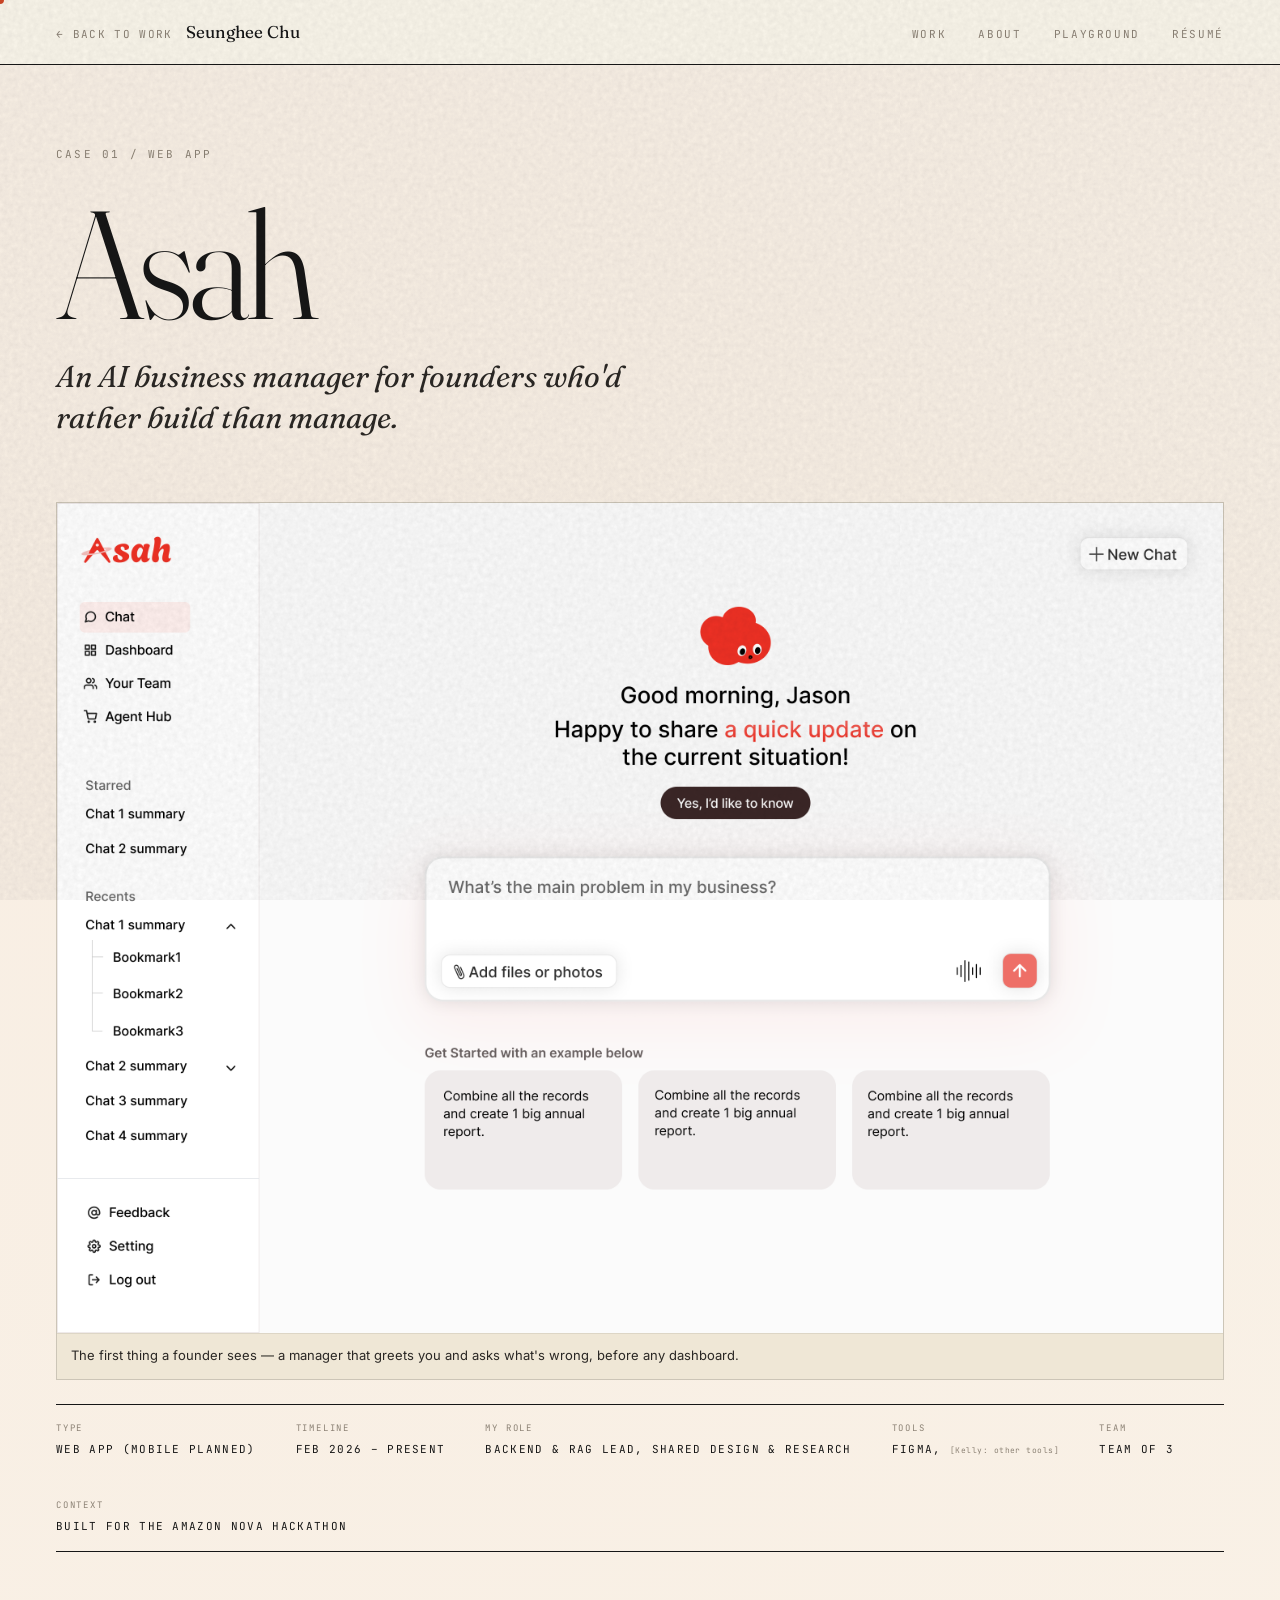
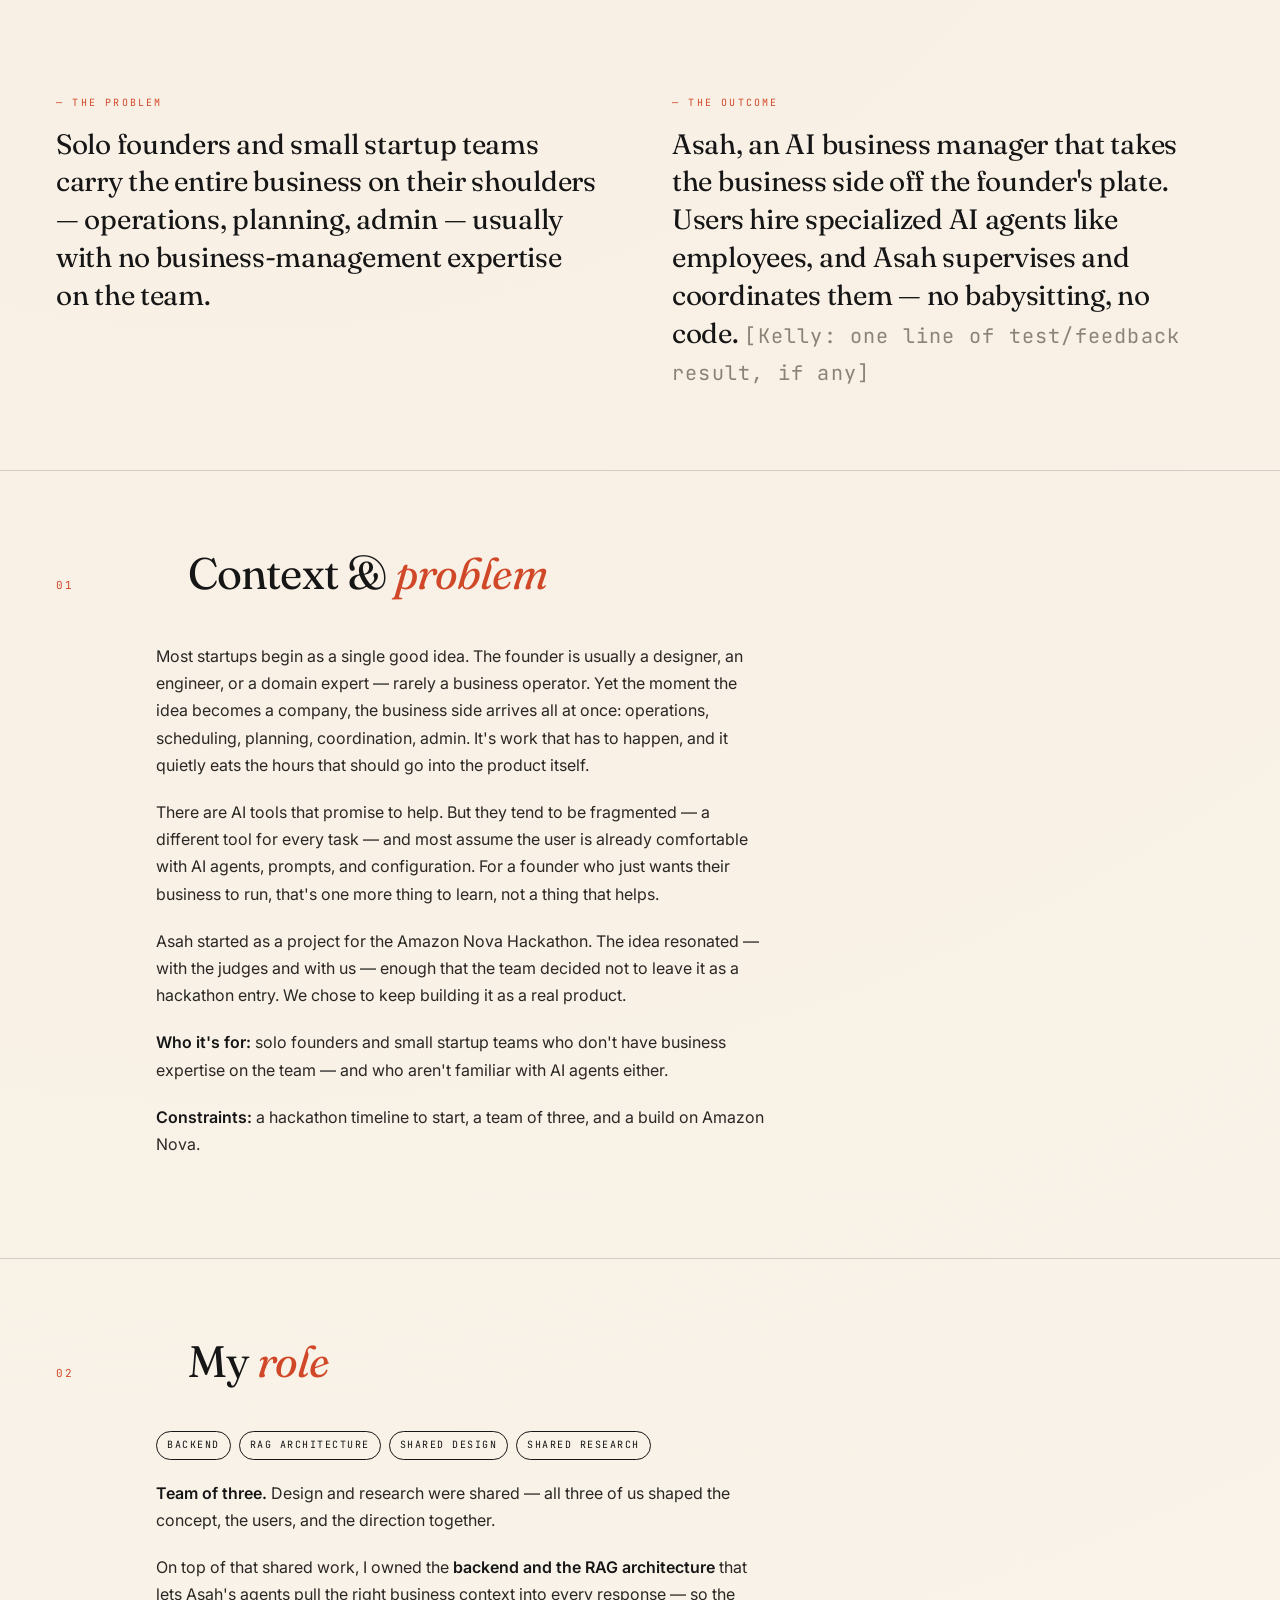
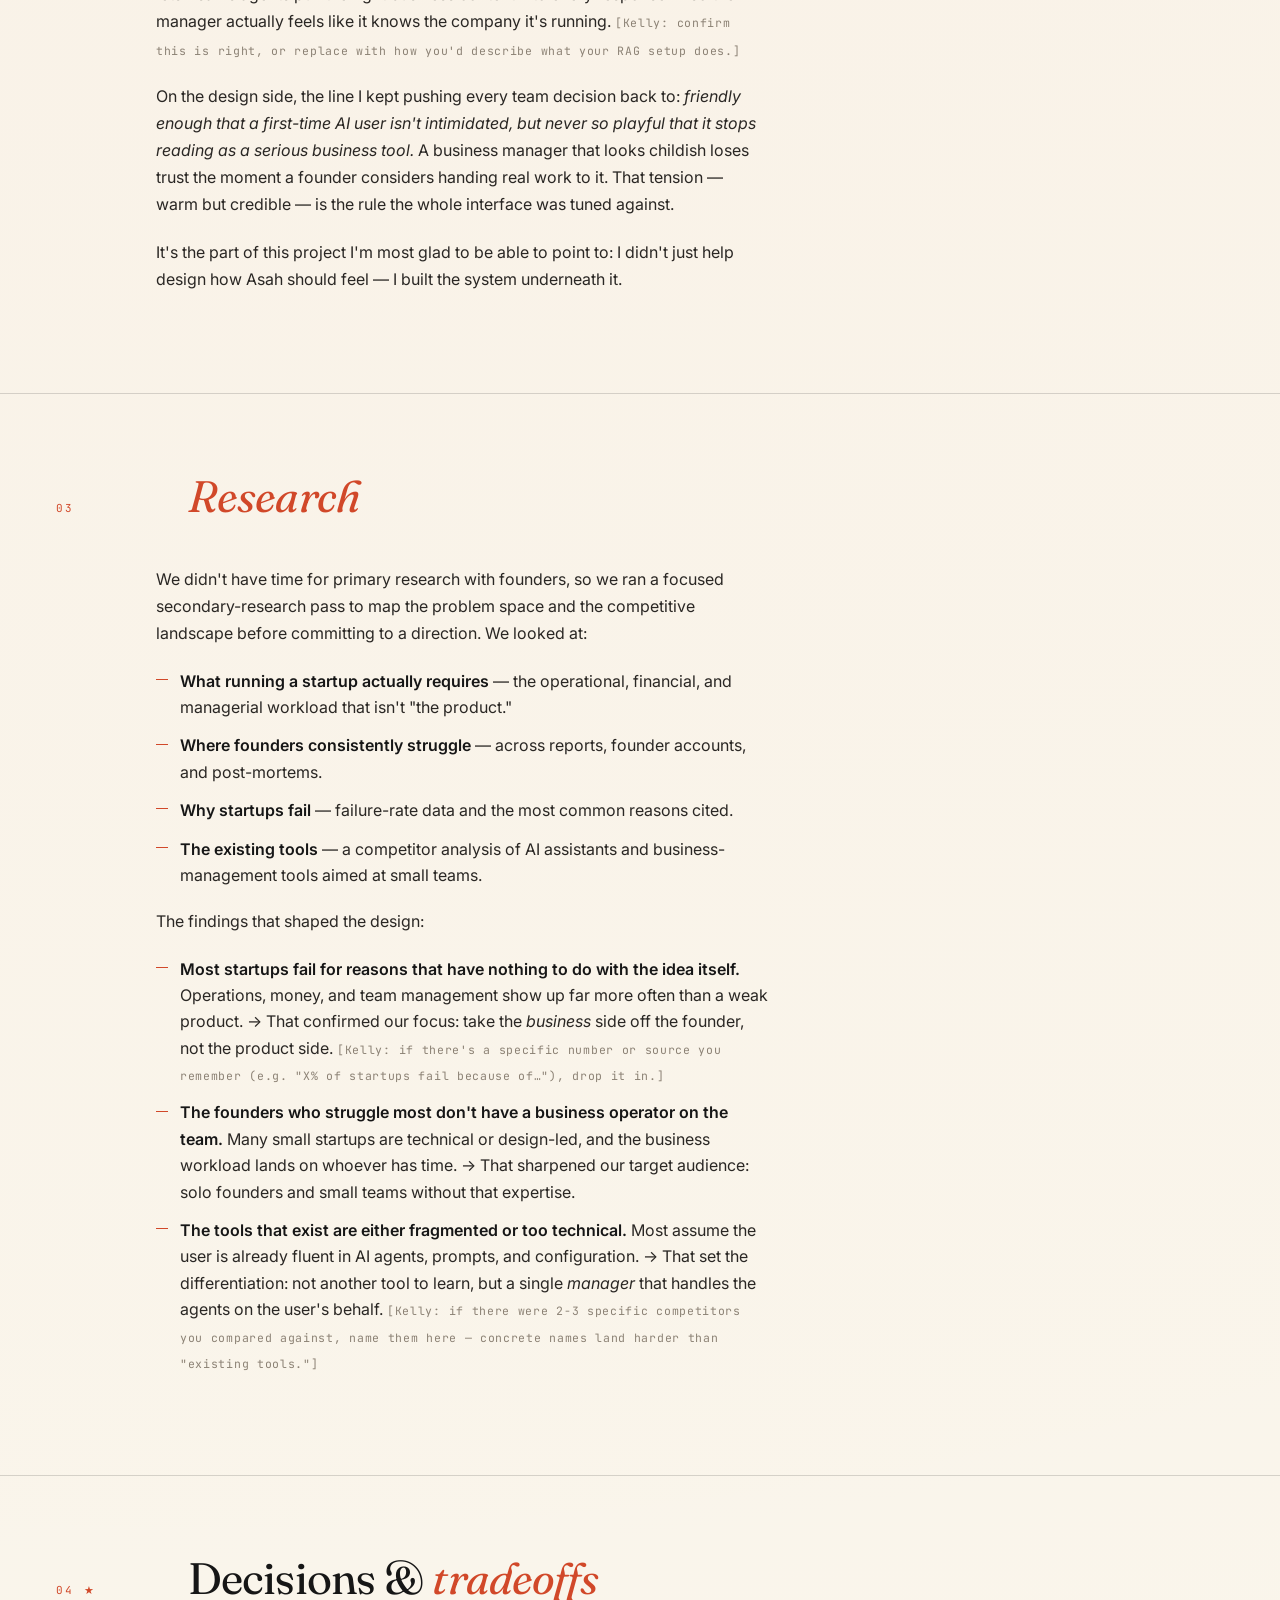
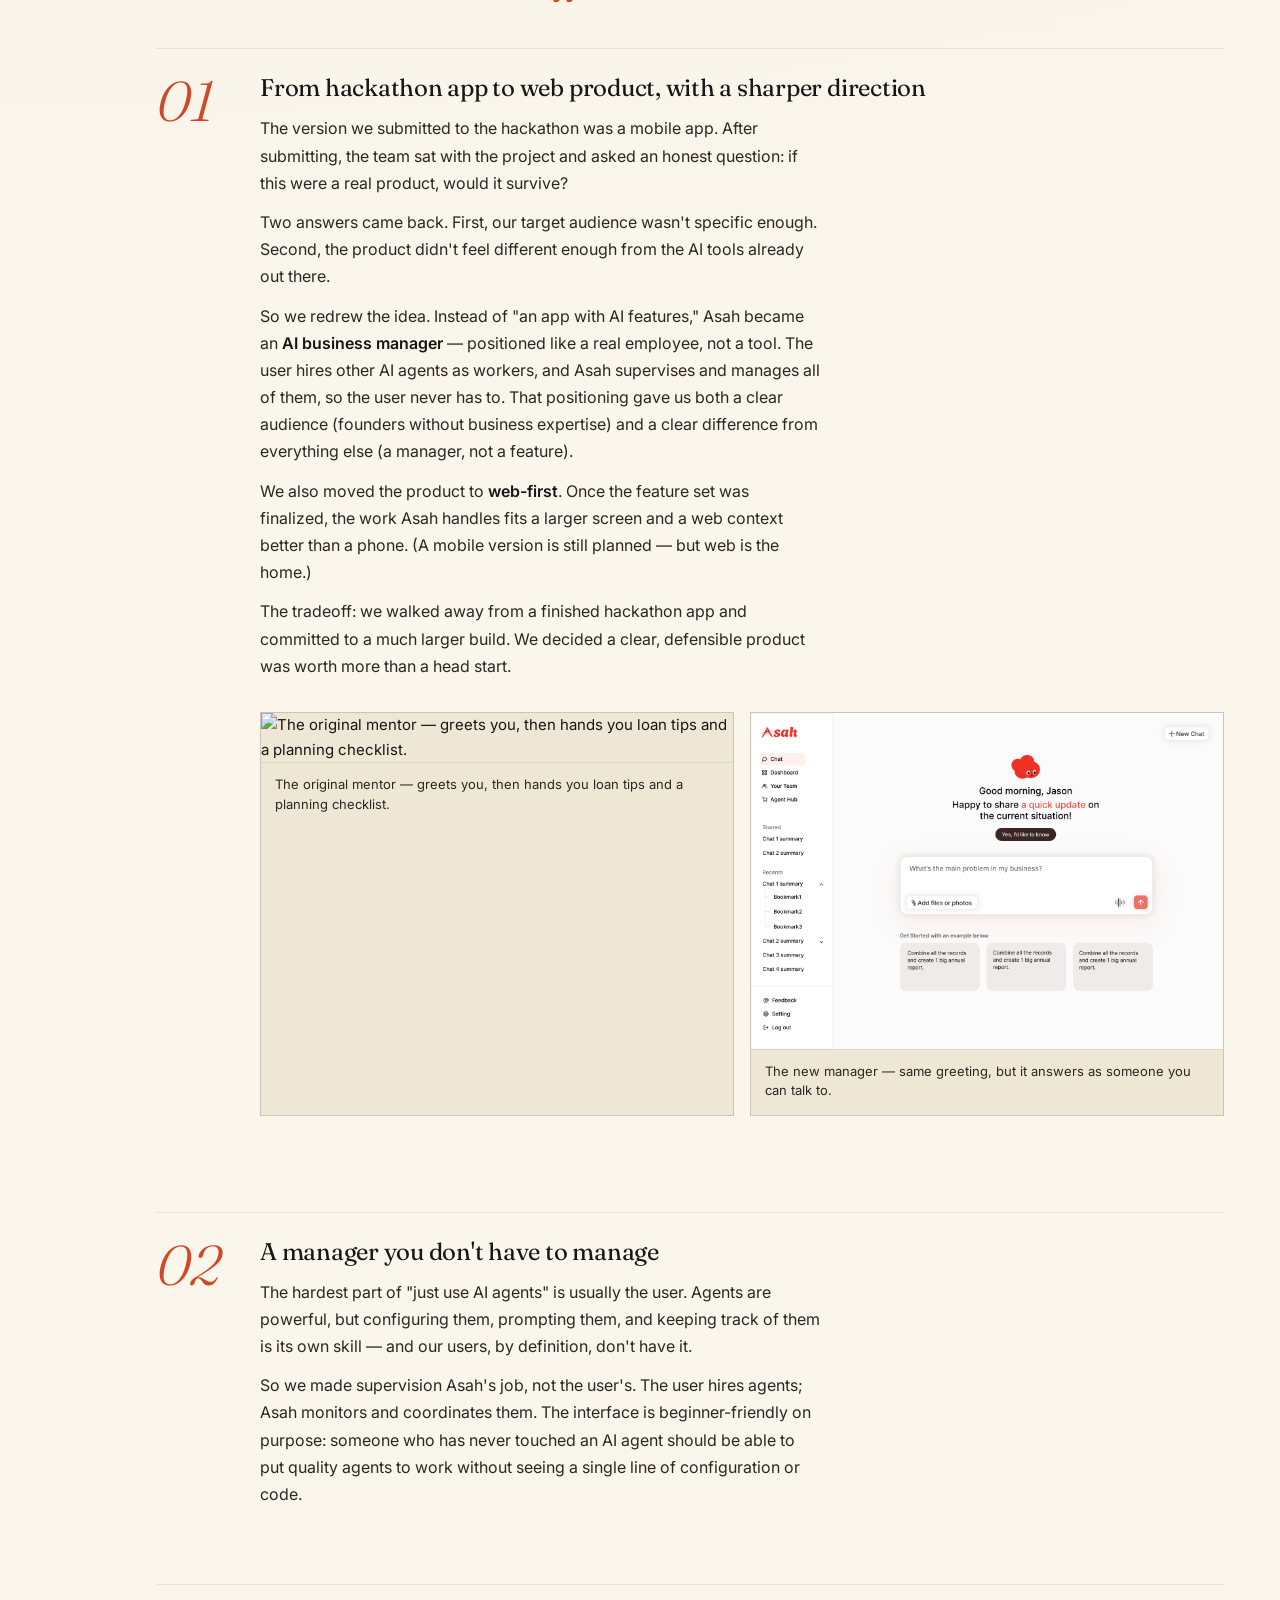
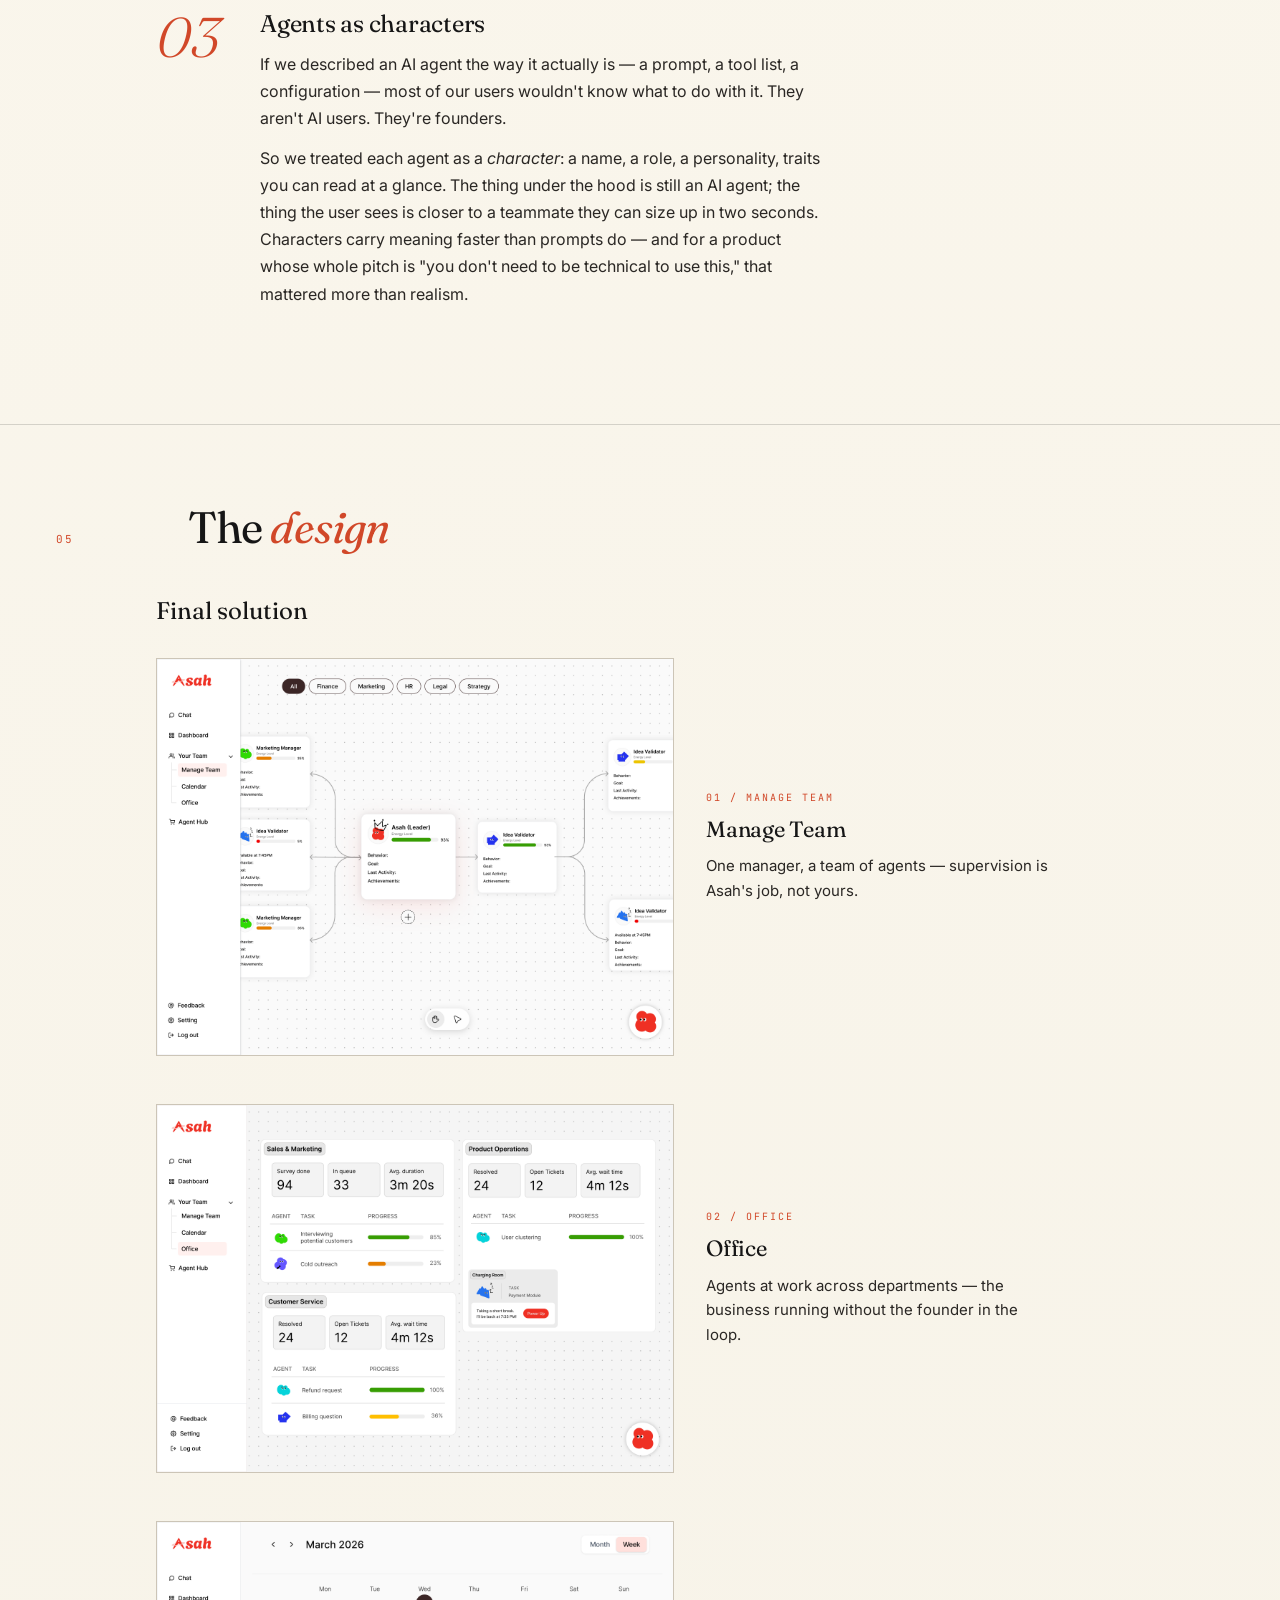
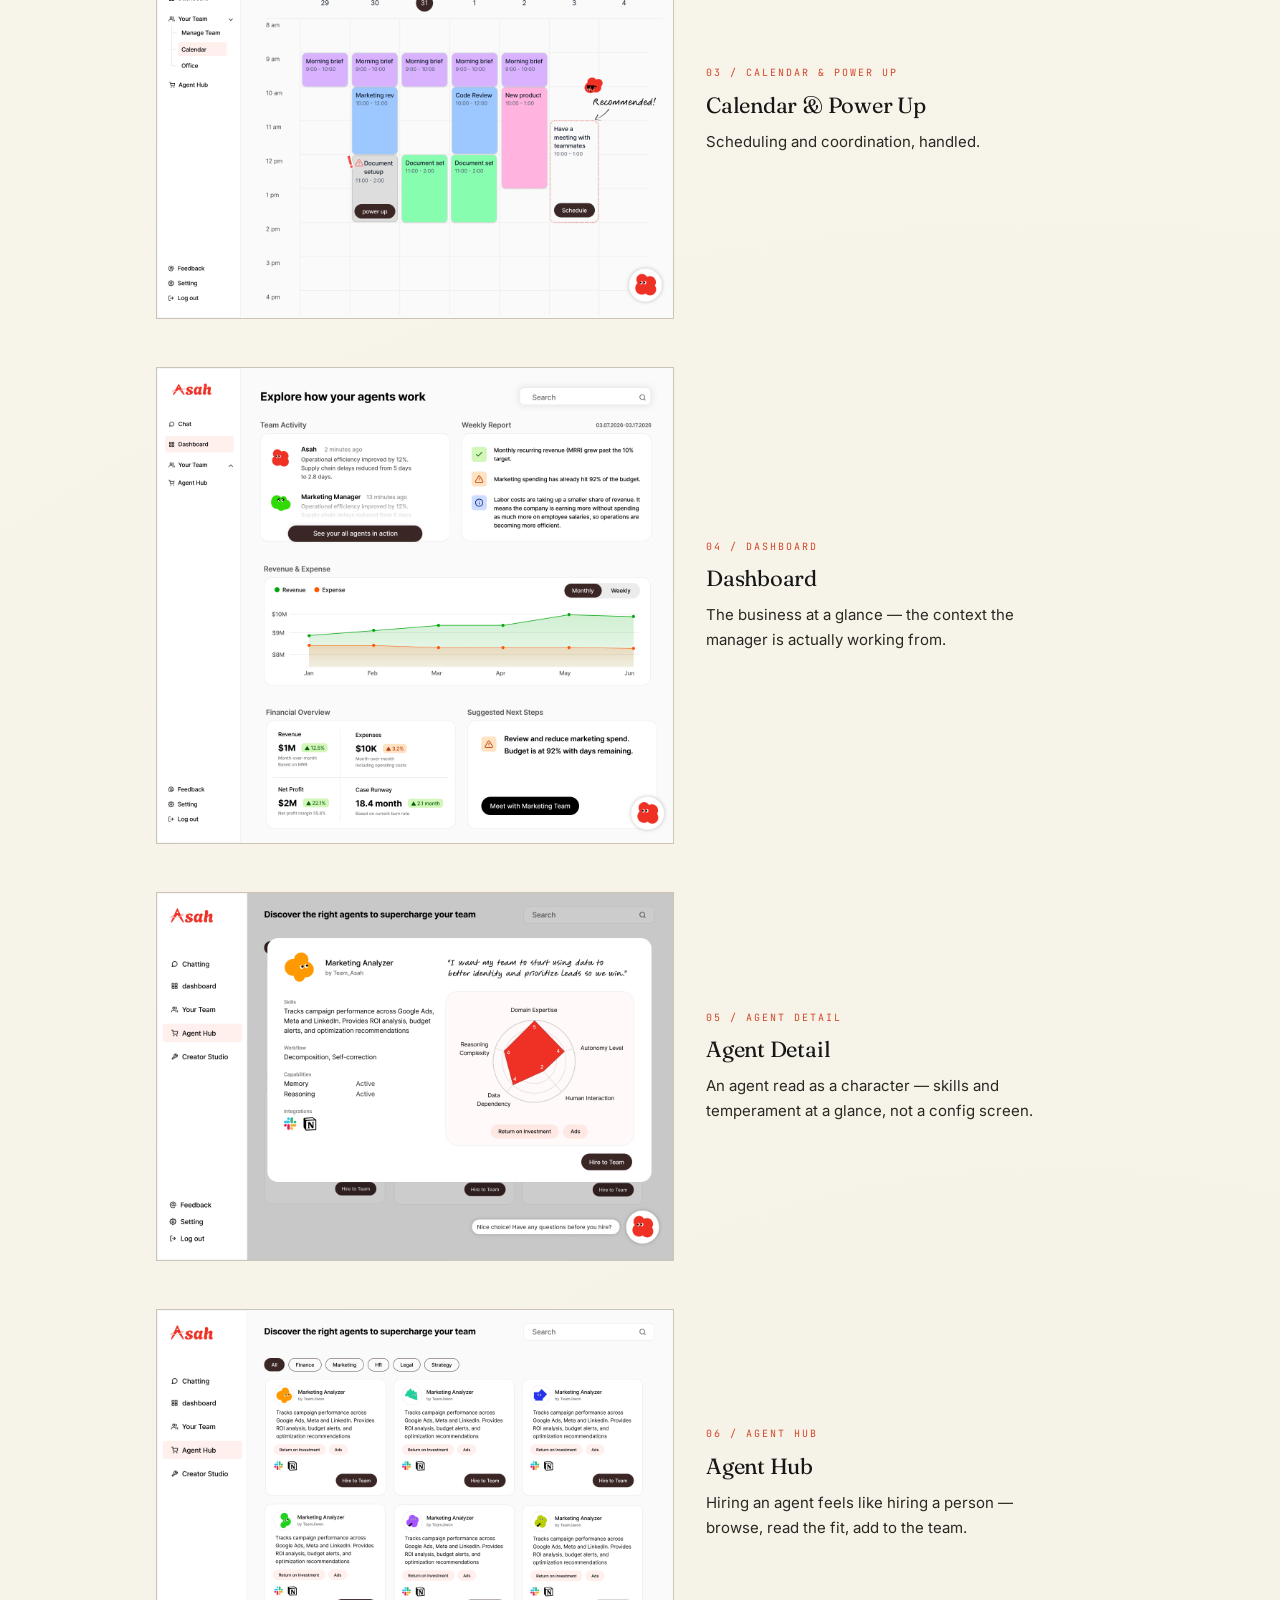
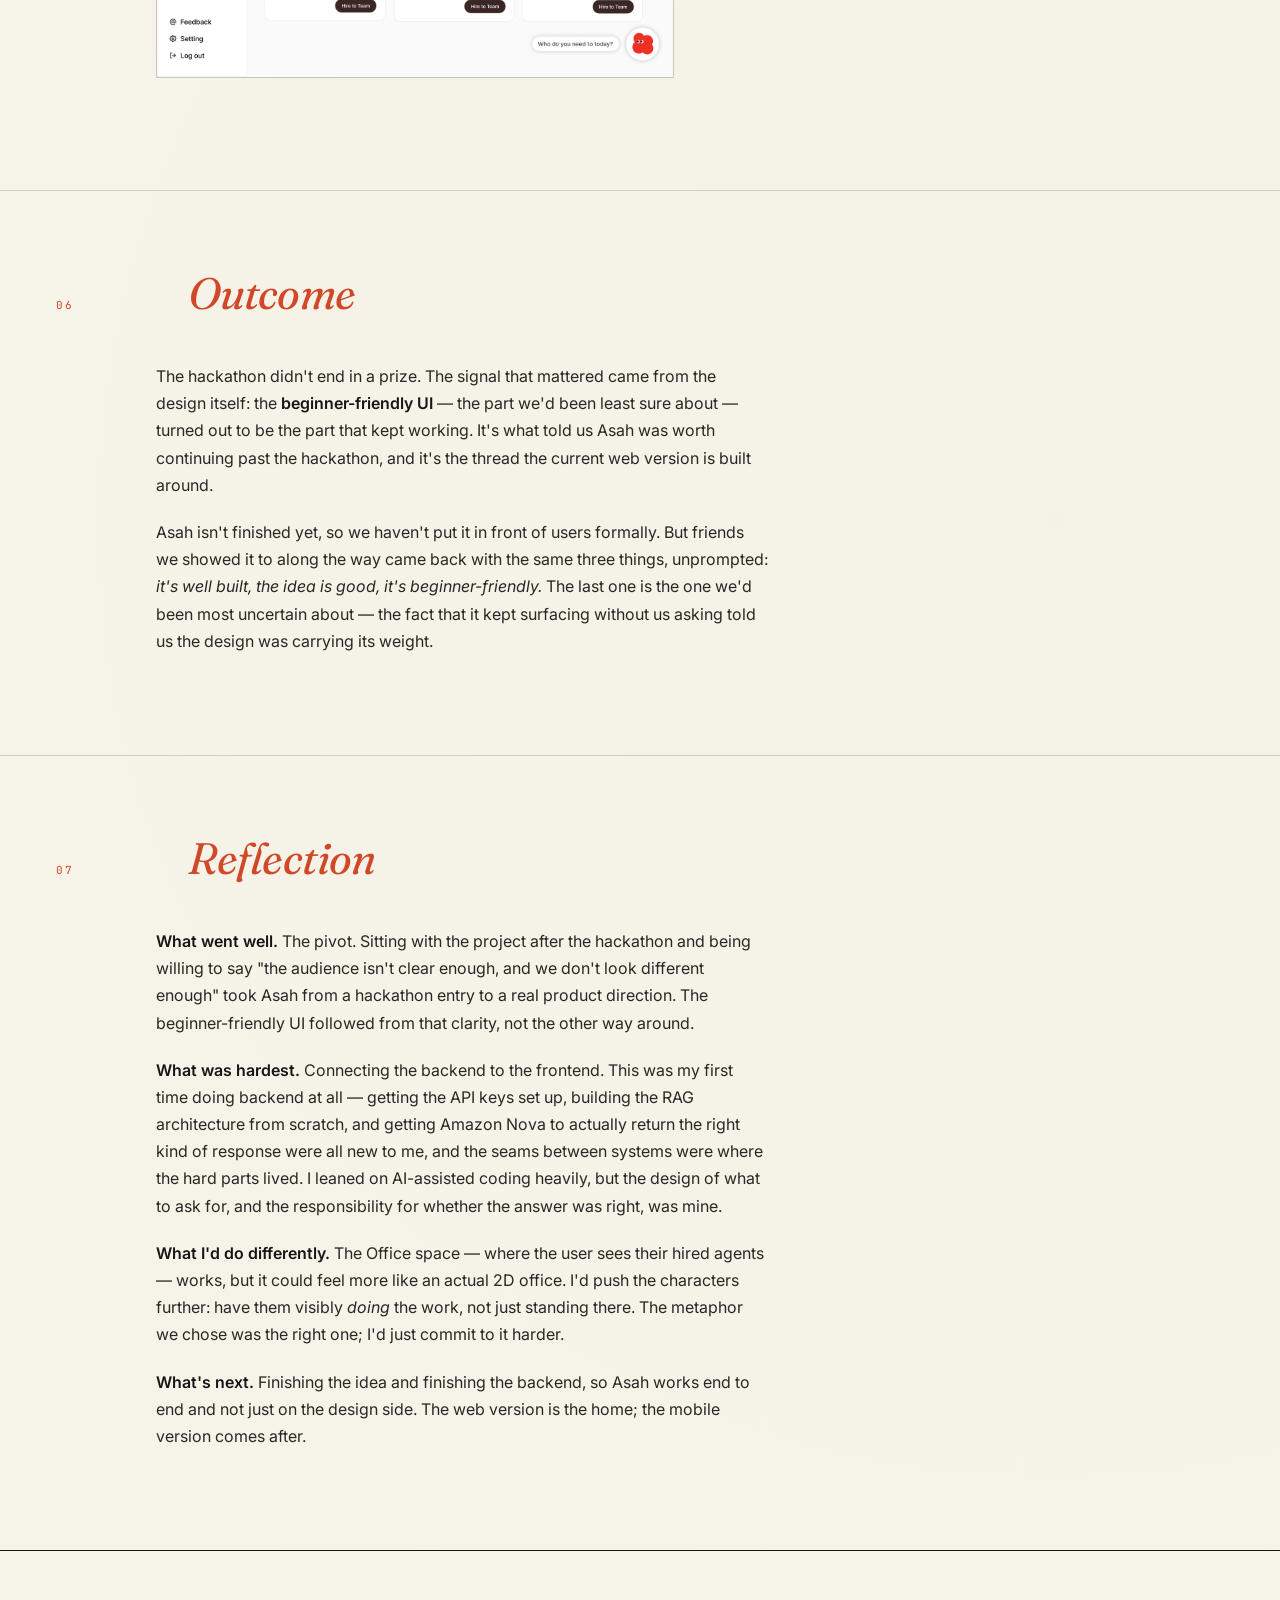
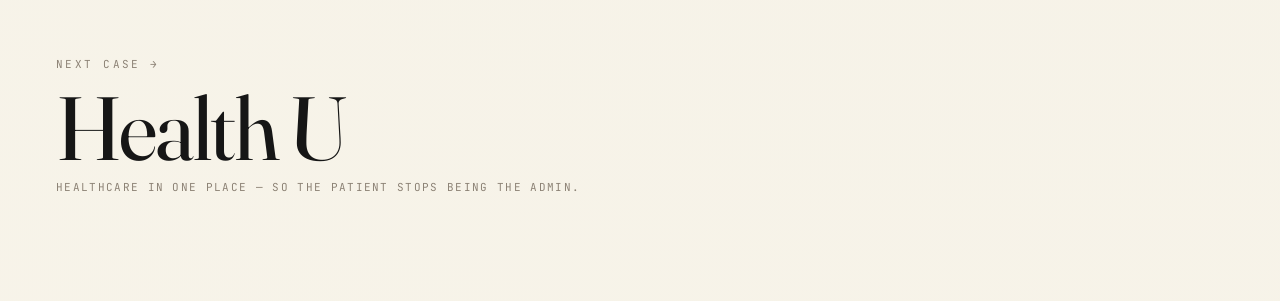
==== asah/index.html @ 1c2e4bc3 "Fix case page work links for file URLs" ====
<!DOCTYPE html>
<html lang="en">
<head>
<meta charset="UTF-8">
<meta name="viewport" content="width=device-width, initial-scale=1.0">
<title>Asah — Seunghee (Kelly) Chu</title>
<meta name="description" content="Asah · AI business manager. A case study by Seunghee (Kelly) Chu.">

<link rel="preconnect" href="https://fonts.googleapis.com">
<link rel="preconnect" href="https://fonts.gstatic.com" crossorigin>
<link href="https://fonts.googleapis.com/css2?family=Fraunces:ital,opsz,wght@0,9..144,300;0,9..144,400;0,9..144,500;1,9..144,400;1,9..144,500&family=Inter:wght@300;400;500;600&family=JetBrains+Mono:wght@400;500&display=swap" rel="stylesheet">

<link rel="stylesheet" href="../assets/css/styles.css">
</head>
<body>

<nav class="nav">
  <div class="nav-inner">
    <a class="nav-mark" href="../index.html#work">
      <span class="back">← Back to work</span>Seunghee Chu
    </a>
    <button class="nav-toggle" aria-label="Toggle navigation" aria-expanded="false">
      <span></span><span></span><span></span>
    </button>
    <div class="nav-links">
      <a href="../index.html#work">Work</a>
      <a href="../index.html#about">About</a>
      <a href="../index.html#playground">Playground</a>
      <a href="../resume.pdf" target="_blank" rel="noopener">Résumé</a>
    </div>
  </div>
</nav>

<main>

  <section class="wrap case-hero">
    <p class="case-eyebrow">Case 01 / Web app</p>
    <h1>Asah</h1>
    <p class="tagline">An AI business manager for founders who'd rather build than manage.</p>

    <figure class="case-hero-visual case-image-figure">
      <img src="../assets/images/asah/asah-hero.png" alt="The first thing a founder sees — a manager that greets you and asks what's wrong, before any dashboard." style="width:100%;height:auto">
      <figcaption class="case-figure-caption">The first thing a founder sees — a manager that greets you and asks what's wrong, before any dashboard.</figcaption>
    </figure>

    <dl class="case-meta-strip">
      <div><dt>Type</dt><dd>Web app (mobile planned)</dd></div>
      <div><dt>Timeline</dt><dd>Feb 2026 – present</dd></div>
      <div><dt>My role</dt><dd>Backend &amp; RAG lead, shared design &amp; research</dd></div>
      <div><dt>Tools</dt><dd>Figma, <span class="inline-note">[Kelly: other tools]</span></dd></div>
      <div><dt>Team</dt><dd>Team of 3</dd></div>
      <div><dt>Context</dt><dd>Built for the Amazon Nova Hackathon</dd></div>
    </dl>
  </section>

  <section class="wrap snapshot">
    <div class="snap-block">
      <p class="snap-label">— The problem</p>
      <p>Solo founders and small startup teams carry the entire business on their shoulders — operations, planning, admin — usually with no business-management expertise on the team.</p>
    </div>
    <div class="snap-block">
      <p class="snap-label">— The outcome</p>
      <p>Asah, an AI business manager that takes the business side off the founder's plate. Users hire specialized AI agents like employees, and Asah supervises and coordinates them — no babysitting, no code. <span class="inline-note">[Kelly: one line of test/feedback result, if any]</span></p>
    </div>
  </section>

  <section class="wrap case-section">
    <div class="case-section-head">
      <span class="num">01</span>
      <h2>Context &amp; <em>problem</em></h2>
    </div>
    <div class="case-body">
      <p>Most startups begin as a single good idea. The founder is usually a designer, an engineer, or a domain expert — rarely a business operator. Yet the moment the idea becomes a company, the business side arrives all at once: operations, scheduling, planning, coordination, admin. It's work that has to happen, and it quietly eats the hours that should go into the product itself.</p>
      <p>There are AI tools that promise to help. But they tend to be fragmented — a different tool for every task — and most assume the user is already comfortable with AI agents, prompts, and configuration. For a founder who just wants their business to run, that's one more thing to learn, not a thing that helps.</p>
      <p>Asah started as a project for the Amazon Nova Hackathon. The idea resonated — with the judges and with us — enough that the team decided not to leave it as a hackathon entry. We chose to keep building it as a real product.</p>
      <p><strong>Who it's for:</strong> solo founders and small startup teams who don't have business expertise on the team — and who aren't familiar with AI agents either.</p>
      <p><strong>Constraints:</strong> a hackathon timeline to start, a team of three, and a build on Amazon Nova.</p>
    </div>
  </section>

  <section class="wrap case-section">
    <div class="case-section-head">
      <span class="num">02</span>
      <h2>My <em>role</em></h2>
    </div>
    <div class="case-body">
      <div class="role-tags">
        <span>Backend</span>
        <span>RAG architecture</span>
        <span>Shared design</span>
        <span>Shared research</span>
      </div>
      <p><strong>Team of three.</strong> Design and research were shared — all three of us shaped the concept, the users, and the direction together.</p>
      <p>On top of that shared work, I owned the <strong>backend and the RAG architecture</strong> that lets Asah's agents pull the right business context into every response — so the manager actually feels like it knows the company it's running. <span class="inline-note">[Kelly: confirm this is right, or replace with how you'd describe what your RAG setup does.]</span></p>
      <p>On the design side, the line I kept pushing every team decision back to: <em>friendly enough that a first-time AI user isn't intimidated, but never so playful that it stops reading as a serious business tool.</em> A business manager that looks childish loses trust the moment a founder considers handing real work to it. That tension — warm but credible — is the rule the whole interface was tuned against.</p>
      <p>It's the part of this project I'm most glad to be able to point to: I didn't just help design how Asah should feel — I built the system underneath it.</p>
    </div>
  </section>

  <section class="wrap case-section">
    <div class="case-section-head">
      <span class="num">03</span>
      <h2><em>Research</em></h2>
    </div>
    <div class="case-body">
      <p>We didn't have time for primary research with founders, so we ran a focused secondary-research pass to map the problem space and the competitive landscape before committing to a direction. We looked at:</p>
      <ul>
        <li><strong>What running a startup actually requires</strong> — the operational, financial, and managerial workload that isn't "the product."</li>
        <li><strong>Where founders consistently struggle</strong> — across reports, founder accounts, and post-mortems.</li>
        <li><strong>Why startups fail</strong> — failure-rate data and the most common reasons cited.</li>
        <li><strong>The existing tools</strong> — a competitor analysis of AI assistants and business-management tools aimed at small teams.</li>
      </ul>
      <p>The findings that shaped the design:</p>
      <ol class="case-ordered">
        <li><strong>Most startups fail for reasons that have nothing to do with the idea itself.</strong> Operations, money, and team management show up far more often than a weak product. → That confirmed our focus: take the <em>business</em> side off the founder, not the product side. <span class="inline-note">[Kelly: if there's a specific number or source you remember (e.g. "X% of startups fail because of…"), drop it in.]</span></li>
        <li><strong>The founders who struggle most don't have a business operator on the team.</strong> Many small startups are technical or design-led, and the business workload lands on whoever has time. → That sharpened our target audience: solo founders and small teams without that expertise.</li>
        <li><strong>The tools that exist are either fragmented or too technical.</strong> Most assume the user is already fluent in AI agents, prompts, and configuration. → That set the differentiation: not another tool to learn, but a single <em>manager</em> that handles the agents on the user's behalf. <span class="inline-note">[Kelly: if there were 2-3 specific competitors you compared against, name them here — concrete names land harder than "existing tools."]</span></li>
      </ol>
    </div>
  </section>

  <section class="wrap case-section">
    <div class="case-section-head">
      <span class="num">04 ★</span>
      <h2>Decisions &amp; <em>tradeoffs</em></h2>
    </div>
    <div class="case-body is-wide">
      <div class="decisions">

        <div class="decision">
          <span class="d-num">01</span>
          <div>
            <h3>From hackathon app to web product, with a sharper direction</h3>
            <p>The version we submitted to the hackathon was a mobile app. After submitting, the team sat with the project and asked an honest question: if this were a real product, would it survive?</p>
            <p>Two answers came back. First, our target audience wasn't specific enough. Second, the product didn't feel different enough from the AI tools already out there.</p>
            <p>So we redrew the idea. Instead of "an app with AI features," Asah became an <strong>AI business manager</strong> — positioned like a real employee, not a tool. The user hires other AI agents as workers, and Asah supervises and manages all of them, so the user never has to. That positioning gave us both a clear audience (founders without business expertise) and a clear difference from everything else (a manager, not a feature).</p>
            <p>We also moved the product to <strong>web-first</strong>. Once the feature set was finalized, the work Asah handles fits a larger screen and a web context better than a phone. (A mobile version is still planned — but web is the home.)</p>
            <p>The tradeoff: we walked away from a finished hackathon app and committed to a much larger build. We decided a clear, defensible product was worth more than a head start.</p>
            <div class="artifact-grid">
              <figure class="artifact">
                <img src="../assets/images/asah/asah-old-home.png" alt="The original mentor — greets you, then hands you loan tips and a planning checklist." style="width:100%;height:auto">
                <figcaption class="case-figure-caption">The original mentor — greets you, then hands you loan tips and a planning checklist.</figcaption>
              </figure>
              <figure class="artifact">
                <img src="../assets/images/asah/asah-hero.png" alt="The new manager — same greeting, but it answers as someone you can talk to." style="width:100%;height:auto">
                <figcaption class="case-figure-caption">The new manager — same greeting, but it answers as someone you can talk to.</figcaption>
              </figure>
            </div>
          </div>
        </div>

        <div class="decision">
          <span class="d-num">02</span>
          <div>
            <h3>A manager you don't have to manage</h3>
            <p>The hardest part of "just use AI agents" is usually the user. Agents are powerful, but configuring them, prompting them, and keeping track of them is its own skill — and our users, by definition, don't have it.</p>
            <p>So we made supervision Asah's job, not the user's. The user hires agents; Asah monitors and coordinates them. The interface is beginner-friendly on purpose: someone who has never touched an AI agent should be able to put quality agents to work without seeing a single line of configuration or code.</p>
          </div>
        </div>

        <div class="decision">
          <span class="d-num">03</span>
          <div>
            <h3>Agents as characters</h3>
            <p>If we described an AI agent the way it actually is — a prompt, a tool list, a configuration — most of our users wouldn't know what to do with it. They aren't AI users. They're founders.</p>
            <p>So we treated each agent as a <em>character</em>: a name, a role, a personality, traits you can read at a glance. The thing under the hood is still an AI agent; the thing the user sees is closer to a teammate they can size up in two seconds. Characters carry meaning faster than prompts do — and for a product whose whole pitch is "you don't need to be technical to use this," that mattered more than realism.</p>
          </div>
        </div>

      </div>
    </div>
  </section>

  <section class="wrap case-section">
    <div class="case-section-head">
      <span class="num">05</span>
      <h2>The <em>design</em></h2>
    </div>
    <div class="case-body is-wide">
      <h3 class="case-subhead">Final solution</h3>
      <div class="screen-walkthrough">
        <div class="screen">
          <figure class="screen-frame case-screen-figure">
            <img src="../assets/images/asah/asah-manage-team.png" alt="One manager, a team of agents — supervision is Asah's job, not yours." style="width:100%;height:auto">
          </figure>
          <div class="screen-caption">
            <p class="num">01 / Manage Team</p>
            <h4>Manage Team</h4>
            <p>One manager, a team of agents — supervision is Asah's job, not yours.</p>
          </div>
        </div>
        <div class="screen">
          <figure class="screen-frame case-screen-figure">
            <img src="../assets/images/asah/asah-office.png" alt="Agents at work across departments — the business running without the founder in the loop." style="width:100%;height:auto">
          </figure>
          <div class="screen-caption">
            <p class="num">02 / Office</p>
            <h4>Office</h4>
            <p>Agents at work across departments — the business running without the founder in the loop.</p>
          </div>
        </div>
        <div class="screen">
          <figure class="screen-frame case-screen-figure">
            <img src="../assets/images/asah/asah-calendar.png" alt="Scheduling and coordination, handled." style="width:100%;height:auto">
          </figure>
          <div class="screen-caption">
            <p class="num">03 / Calendar &amp; Power Up</p>
            <h4>Calendar &amp; Power Up</h4>
            <p>Scheduling and coordination, handled.</p>
          </div>
        </div>
        <div class="screen">
          <figure class="screen-frame case-screen-figure">
            <img src="../assets/images/asah/asah-dashboard.png" alt="The business at a glance — the context the manager is actually working from." style="width:100%;height:auto">
          </figure>
          <div class="screen-caption">
            <p class="num">04 / Dashboard</p>
            <h4>Dashboard</h4>
            <p>The business at a glance — the context the manager is actually working from.</p>
          </div>
        </div>
        <div class="screen">
          <figure class="screen-frame case-screen-figure">
            <img src="../assets/images/asah/asah-agent-detail.png" alt="An agent read as a character — skills and temperament at a glance, not a config screen." style="width:100%;height:auto">
          </figure>
          <div class="screen-caption">
            <p class="num">05 / Agent Detail</p>
            <h4>Agent Detail</h4>
            <p>An agent read as a character — skills and temperament at a glance, not a config screen.</p>
          </div>
        </div>
        <div class="screen">
          <figure class="screen-frame case-screen-figure">
            <img src="../assets/images/asah/asah-agent-hub.png" alt="Hiring an agent feels like hiring a person — browse, read the fit, add to the team." style="width:100%;height:auto">
          </figure>
          <div class="screen-caption">
            <p class="num">06 / Agent Hub</p>
            <h4>Agent Hub</h4>
            <p>Hiring an agent feels like hiring a person — browse, read the fit, add to the team.</p>
          </div>
        </div>
      </div>
    </div>
  </section>

  <section class="wrap case-section">
    <div class="case-section-head">
      <span class="num">06</span>
      <h2><em>Outcome</em></h2>
    </div>
    <div class="case-body">
      <p>The hackathon didn't end in a prize. The signal that mattered came from the design itself: the <strong>beginner-friendly UI</strong> — the part we'd been least sure about — turned out to be the part that kept working. It's what told us Asah was worth continuing past the hackathon, and it's the thread the current web version is built around.</p>
      <p>Asah isn't finished yet, so we haven't put it in front of users formally. But friends we showed it to along the way came back with the same three things, unprompted: <em>it's well built, the idea is good, it's beginner-friendly.</em> The last one is the one we'd been most uncertain about — the fact that it kept surfacing without us asking told us the design was carrying its weight.</p>
    </div>
  </section>

  <section class="wrap case-section">
    <div class="case-section-head">
      <span class="num">07</span>
      <h2><em>Reflection</em></h2>
    </div>
    <div class="case-body">
      <p><strong>What went well.</strong> The pivot. Sitting with the project after the hackathon and being willing to say "the audience isn't clear enough, and we don't look different enough" took Asah from a hackathon entry to a real product direction. The beginner-friendly UI followed from that clarity, not the other way around.</p>
      <p><strong>What was hardest.</strong> Connecting the backend to the frontend. This was my first time doing backend at all — getting the API keys set up, building the RAG architecture from scratch, and getting Amazon Nova to actually return the right kind of response were all new to me, and the seams between systems were where the hard parts lived. I leaned on AI-assisted coding heavily, but the design of what to ask for, and the responsibility for whether the answer was right, was mine.</p>
      <p><strong>What I'd do differently.</strong> The Office space — where the user sees their hired agents — works, but it could feel more like an actual 2D office. I'd push the characters further: have them visibly <em>doing</em> the work, not just standing there. The metaphor we chose was the right one; I'd just commit to it harder.</p>
      <p><strong>What's next.</strong> Finishing the idea and finishing the backend, so Asah works end to end and not just on the design side. The web version is the home; the mobile version comes after.</p>
    </div>
  </section>

  <section class="wrap case-next">
    <a href="../health-u/">
      <div>
        <p class="next-label">Next case →</p>
        <h2>Health U</h2>
        <p class="next-desc">Healthcare in one place — so the patient stops being the admin.</p>
      </div>
    </a>
  </section>

</main>

<script src="../assets/js/main.js"></script>
</body>
</html>
---- assets/css/styles.css ----
/* =========================================================
   Seunghee (Kelly) Chu — Portfolio
   Visual system from moodboard.html (Editorial × Alive)
   ========================================================= */

/* Hide [Kelly: ...] inline-note placeholders in production. They stay in the
   HTML source so they can be found and filled in later via view-source. */
.inline-note { display: none; }

:root {
  /* color */
  --paper:        #FAF6EC;
  --paper-warm:   #EFE7D6;
  --ink:          #161616;
  --ink-soft:     #2A2724;
  --stone:        #8C8275;
  --vermilion:    #D14829;
  --sage:         #6B7656;
  --grid:         rgba(22, 22, 22, .08);
  --grid-strong:  rgba(22, 22, 22, .16);

  /* type */
  --serif:  'Fraunces', 'Times New Roman', serif;
  --sans:   'Inter', system-ui, -apple-system, sans-serif;
  --mono:   'JetBrains Mono', 'SFMono-Regular', Menlo, monospace;

  /* layout */
  --max:    1280px;
  --gutter: 56px;
  --read:   68ch;
}

/* ---------- reset / base ---------- */
* { box-sizing: border-box; margin: 0; padding: 0; }
html, body { background: var(--paper); color: var(--ink); }
html { scroll-behavior: smooth; }
body {
  font-family: var(--sans);
  font-weight: 400;
  font-size: 15px;
  line-height: 1.65;
  -webkit-font-smoothing: antialiased;
  -moz-osx-font-smoothing: grayscale;
  overflow-x: hidden;
  background-image:
    radial-gradient(circle at 18% 8%,  rgba(209, 72, 41, .045), transparent 42%),
    radial-gradient(circle at 82% 88%, rgba(107, 118, 86, .035), transparent 42%);
}
img, svg { display: block; max-width: 100%; }
a { color: inherit; text-decoration: none; }
button { font: inherit; color: inherit; background: none; border: 0; cursor: pointer; }
::selection { background: rgba(209, 72, 41, .22); }
:focus-visible {
  outline: 2px solid var(--vermilion);
  outline-offset: 4px;
}
strong { color: var(--ink); font-weight: 600; }
em { font-style: italic; }
.inline-note {
  display: inline;
  font-family: var(--mono);
  font-size: .72em;
  line-height: 1.4;
  letter-spacing: .06em;
  text-transform: none;
  color: var(--stone);
}

/* ---------- grain overlay (전역) ---------- */
body::before {
  content: "";
  position: fixed; inset: 0;
  background-image: url("data:image/svg+xml,%3Csvg viewBox='0 0 200 200' xmlns='http://www.w3.org/2000/svg'%3E%3Cfilter id='n'%3E%3CfeTurbulence type='fractalNoise' baseFrequency='.9' numOctaves='3'/%3E%3CfeColorMatrix values='0 0 0 0 0 0 0 0 0 0 0 0 0 0 0 0 0 0 .12 0'/%3E%3C/filter%3E%3Crect width='100%25' height='100%25' filter='url(%23n)'/%3E%3C/svg%3E");
  opacity: .55;
  pointer-events: none;
  z-index: 9999;
  mix-blend-mode: multiply;
}

/* ---------- ink cursor (desktop only) ---------- */
@media (hover: hover) and (pointer: fine) {
  body { cursor: none; }
  a, button, .work-row, .card { cursor: none; }
  .cursor {
    position: fixed; top: 0; left: 0;
    width: 8px; height: 8px;
    background: var(--vermilion);
    border-radius: 50%;
    pointer-events: none;
    z-index: 10000;
    transform: translate(-50%, -50%);
    transition: width .2s, height .2s, opacity .2s;
    mix-blend-mode: multiply;
  }
  .cursor-trail {
    position: fixed;
    border-radius: 50%;
    background: var(--vermilion);
    pointer-events: none;
    z-index: 9998;
    opacity: .3;
    mix-blend-mode: multiply;
  }
}
@media not all and (hover: hover) {
  .cursor, .cursor-trail { display: none; }
}

/* ---------- shell ---------- */
.wrap {
  max-width: var(--max);
  margin: 0 auto;
  padding: 0 var(--gutter);
  position: relative;
}

/* ---------- navigation ---------- */
.nav {
  position: sticky;
  top: 0;
  z-index: 100;
  background: rgba(250, 246, 236, .88);
  backdrop-filter: blur(12px);
  border-bottom: 1px solid var(--ink);
}
.nav-inner {
  max-width: var(--max);
  margin: 0 auto;
  padding: 18px var(--gutter);
  display: flex;
  align-items: baseline;
  justify-content: space-between;
}
.nav-mark {
  font-family: var(--serif);
  font-weight: 400;
  font-size: 17px;
  letter-spacing: -.01em;
}
.nav-mark .back {
  font-family: var(--mono);
  font-size: 11px;
  color: var(--stone);
  letter-spacing: .12em;
  text-transform: uppercase;
  margin-right: 14px;
}
.nav-mark .back:hover { color: var(--vermilion); }
.nav-links {
  display: flex;
  gap: 32px;
  font-family: var(--mono);
  font-size: 11px;
  letter-spacing: .15em;
  text-transform: uppercase;
}
.nav-links a { color: var(--stone); transition: color .2s; }
.nav-links a:hover { color: var(--vermilion); }
.nav-toggle { display: none; }
.nav-toggle span {
  display: block;
  width: 22px;
  height: 1px;
  background: var(--ink);
  margin: 5px 0;
  transform-origin: center;
  transition: transform .25s ease, opacity .2s ease;
}
.nav-toggle.is-open span:nth-child(1) { transform: translateY(6px) rotate(45deg); }
.nav-toggle.is-open span:nth-child(2) { opacity: 0; }
.nav-toggle.is-open span:nth-child(3) { transform: translateY(-6px) rotate(-45deg); }

/* ---------- typography utilities ---------- */
.eyebrow {
  font-family: var(--mono);
  font-size: 10px;
  letter-spacing: .22em;
  text-transform: uppercase;
  color: var(--stone);
}
.meta-line {
  font-family: var(--mono);
  font-size: 11px;
  letter-spacing: .12em;
  text-transform: uppercase;
  color: var(--stone);
}

/* ---------- section header ---------- */
.sec { padding: 100px var(--gutter); border-top: 1px solid var(--ink); }
.sec-head {
  display: grid;
  grid-template-columns: 80px 1fr;
  gap: 24px;
  align-items: baseline;
  margin-bottom: 56px;
}
.sec-num {
  font-family: var(--mono);
  font-size: 11px;
  letter-spacing: .15em;
  color: var(--ink);
}
.sec-title {
  font-family: var(--serif);
  font-weight: 400;
  font-size: clamp(34px, 4vw, 48px);
  line-height: 1;
  letter-spacing: -.02em;
}
.sec-title em { color: var(--vermilion); font-style: italic; }

/* =========================================================
   LANDING PAGE
   ========================================================= */

/* ---------- hero ---------- */
.hero {
  min-height: calc(100vh - 60px);
  padding: 80px var(--gutter) 60px;
  display: grid;
  grid-template-columns: 1fr;
  align-content: center;
  gap: 48px;
  position: relative;
}
.hero-mark {
  width: 100%;
  max-width: 520px;
  height: 120px;
  opacity: .9;
}
.hero h1 {
  font-family: var(--serif);
  font-weight: 300;
  font-size: clamp(64px, 11vw, 168px);
  line-height: .88;
  letter-spacing: -.04em;
  max-width: 14ch;
  padding-left: .03em;
}
.hero h1 .feels {
  font-style: italic;
  font-weight: 400;
  color: var(--vermilion);
}
.hero h1 .dot { color: var(--vermilion); }
.hero-note {
  width: min(100%, fit-content);
  max-width: 58ch;
  font-family: var(--mono);
  font-size: 10px;
  line-height: 1.6;
  letter-spacing: .18em;
  text-transform: uppercase;
  color: var(--vermilion);
  border-top: 1px solid var(--vermilion);
  padding-top: 10px;
}
.hero-foot {
  display: flex;
  justify-content: space-between;
  align-items: flex-end;
  flex-wrap: wrap;
  gap: 24px;
  margin-top: 24px;
}
.hero-foot .who p:first-child {
  font-family: var(--serif);
  font-style: italic;
  font-size: 18px;
  color: var(--ink-soft);
  margin-bottom: 6px;
}
.scroll-cue {
  font-family: var(--mono);
  font-size: 10px;
  letter-spacing: .22em;
  text-transform: uppercase;
  color: var(--stone);
  align-self: flex-end;
  animation: hover-cue 2.6s ease-in-out infinite;
}
@keyframes hover-cue {
  0%, 100% { transform: translateY(0); }
  50%      { transform: translateY(6px); }
}

/* ---------- selected work ---------- */
.work-index { display: flex; flex-direction: column; }
.work-row {
  display: grid;
  grid-template-columns: 64px 220px 1fr 32px;
  gap: 32px;
  align-items: center;
  padding: 28px 0;
  border-top: 1px solid var(--grid-strong);
  transition: padding-left .35s cubic-bezier(.2,.8,.2,1), background .25s;
  position: relative;
}
.work-row:last-child { border-bottom: 1px solid var(--grid-strong); }
a.work-row:hover {
  padding-left: 16px;
  background: rgba(209, 72, 41, .03);
}
.work-row.is-soon,
.work-row.is-planned { opacity: .78; }
.work-row.is-soon:hover,
.work-row.is-planned:hover { padding-left: 0; background: none; cursor: default; }
.row-num {
  font-family: var(--mono);
  font-size: 11px;
  letter-spacing: .15em;
  color: var(--stone);
}
.row-thumb {
  aspect-ratio: 4 / 3;
  background: var(--paper-warm);
  border: 1px solid var(--grid-strong);
  position: relative;
  overflow: hidden;
  transition: transform .4s cubic-bezier(.2,.8,.2,1);
}
a.work-row:hover .row-thumb { transform: scale(1.02); }
.row-thumb::after {
  content: attr(data-label);
  position: absolute;
  bottom: 8px; left: 10px;
  font-family: var(--mono);
  font-size: 9px;
  letter-spacing: .15em;
  text-transform: uppercase;
  color: var(--stone);
}
.row-thumb.tone-vermilion { background: linear-gradient(135deg, var(--vermilion), #B33A22); }
.row-thumb.tone-sage      { background: linear-gradient(135deg, var(--sage), #4F5A3F); }
.row-thumb.tone-ink       { background: var(--ink); }
.row-thumb.tone-stone     { background: linear-gradient(135deg, var(--stone), #6E6457); }
.mock-window,
.mock-phone,
.mock-chat,
.mock-orbit,
.mock-pulse,
.mock-court {
  position: absolute;
  display: block;
}
.mock-window {
  inset: 24% 16%;
  border: 1px solid rgba(250, 246, 236, .72);
  background: rgba(250, 246, 236, .14);
}
.mock-window::before {
  content: "";
  position: absolute;
  inset: 12px 12px auto;
  height: 1px;
  background: rgba(250, 246, 236, .65);
  box-shadow: 0 18px rgba(250, 246, 236, .36), 0 36px rgba(250, 246, 236, .2);
}
.mock-orbit {
  width: 76px;
  height: 76px;
  right: 14%;
  top: 20%;
  border: 1px solid rgba(250, 246, 236, .72);
  border-radius: 50%;
}
.mock-orbit::after {
  content: "";
  position: absolute;
  width: 10px;
  height: 10px;
  border-radius: 50%;
  background: var(--paper);
  left: 50%;
  top: 50%;
  transform: translate(-50%, -50%);
}
.mock-phone {
  width: 58px;
  height: 98px;
  left: 24%;
  top: 14%;
  border: 1px solid rgba(250, 246, 236, .72);
  border-radius: 10px;
  background: rgba(250, 246, 236, .1);
}
.mock-phone::before {
  content: "";
  position: absolute;
  left: 12px;
  right: 12px;
  top: 18px;
  height: 1px;
  background: rgba(250, 246, 236, .72);
  box-shadow: 0 18px rgba(250, 246, 236, .46), 0 36px rgba(250, 246, 236, .26);
}
.mock-phone-alt { left: 50%; top: 18%; transform: rotate(6deg); }
.mock-pulse {
  width: 92px;
  height: 46px;
  right: 15%;
  bottom: 24%;
  border-bottom: 1px solid rgba(250, 246, 236, .72);
}
.mock-pulse::before {
  content: "";
  position: absolute;
  inset: 0;
  clip-path: polygon(0 58%, 24% 58%, 34% 26%, 45% 80%, 58% 44%, 72% 58%, 100% 58%, 100% 62%, 72% 62%, 60% 50%, 45% 92%, 33% 38%, 25% 62%, 0 62%);
  background: rgba(250, 246, 236, .78);
}
.mock-court {
  width: 104px;
  height: 62px;
  left: 14%;
  bottom: 18%;
  border: 1px solid rgba(250, 246, 236, .68);
}
.mock-court::before,
.mock-court::after {
  content: "";
  position: absolute;
  background: rgba(250, 246, 236, .58);
}
.mock-court::before { left: 50%; top: 0; bottom: 0; width: 1px; }
.mock-court::after { left: 0; right: 0; top: 50%; height: 1px; }
.mock-chat {
  inset: 26% 18%;
  border: 1px solid rgba(250, 246, 236, .58);
  background:
    linear-gradient(rgba(250, 246, 236, .72), rgba(250, 246, 236, .72)) 18px 20px / 62% 1px no-repeat,
    linear-gradient(rgba(250, 246, 236, .42), rgba(250, 246, 236, .42)) 18px 42px / 42% 1px no-repeat,
    linear-gradient(rgba(209, 72, 41, .78), rgba(209, 72, 41, .78)) 18px 68px / 54% 1px no-repeat;
}
.row-body h3 {
  font-family: var(--serif);
  font-weight: 400;
  font-size: clamp(28px, 3vw, 38px);
  line-height: 1.05;
  letter-spacing: -.015em;
  margin-bottom: 8px;
}
.row-tag {
  font-family: var(--serif);
  font-style: italic;
  font-size: 17px;
  color: var(--ink-soft);
  line-height: 1.4;
  max-width: 36ch;
  margin-bottom: 10px;
}
.row-meta {
  display: flex;
  gap: 14px;
  font-family: var(--mono);
  font-size: 10px;
  letter-spacing: .15em;
  text-transform: uppercase;
  color: var(--stone);
}
.row-meta .pill {
  border: 1px solid var(--grid-strong);
  padding: 3px 8px;
  border-radius: 100px;
}
.row-meta .pill-soon {
  border-color: var(--vermilion);
  color: var(--vermilion);
}
.row-arrow {
  font-family: var(--serif);
  font-size: 22px;
  color: var(--ink);
  transition: transform .3s ease;
}
.work-row:hover .row-arrow { transform: translateX(8px); color: var(--vermilion); }
.work-row.is-soon .row-arrow { display: none; }

/* ---------- about ---------- */
.about-grid {
  display: grid;
  grid-template-columns: 280px 1fr;
  gap: 64px;
  align-items: start;
}
.about-photo {
  aspect-ratio: 4 / 5;
  background: var(--paper-warm);
  border: 1px solid var(--grid-strong);
  position: relative;
}
.about-photo::after {
  content: "[ portrait placeholder ]";
  position: absolute;
  inset: 0;
  display: grid; place-items: center;
  font-family: var(--mono);
  font-size: 10px;
  letter-spacing: .2em;
  color: var(--stone);
}
.about-body p {
  font-family: var(--serif);
  font-style: italic;
  font-size: 22px;
  line-height: 1.45;
  color: var(--ink);
  max-width: 38ch;
  margin-bottom: 24px;
}
.about-body p + p {
  font-family: var(--sans);
  font-style: normal;
  font-size: 15px;
  line-height: 1.65;
  color: var(--ink-soft);
  max-width: var(--read);
}
.about-facts {
  margin-top: 40px;
  display: grid;
  gap: 0;
  max-width: 480px;
}
.about-facts dt, .about-facts dd {
  font-family: var(--mono);
  font-size: 11px;
  letter-spacing: .1em;
  text-transform: uppercase;
}
.about-facts > div {
  display: grid;
  grid-template-columns: 80px 1fr;
  gap: 24px;
  padding: 14px 0;
  border-bottom: 1px solid var(--grid);
}
.about-facts dt { color: var(--stone); }
.about-facts dd { color: var(--ink); }

/* ---------- playground ---------- */
.play-grid {
  display: grid;
  grid-template-columns: repeat(3, 1fr);
  gap: 24px;
}
.section-kicker {
  margin-top: 16px;
  font-family: var(--mono);
  font-size: 11px;
  letter-spacing: .12em;
  text-transform: uppercase;
  color: var(--stone);
}
.play-card {
  border: 1px solid var(--ink);
  padding: 28px;
  min-height: 440px;
  display: flex;
  flex-direction: column;
  justify-content: space-between;
  background: var(--paper-warm);
  transition: transform .4s cubic-bezier(.2,.8,.2,1);
  position: relative;
  overflow: hidden;
}
.play-card:hover { transform: translateY(-6px); }
.play-card .play-tag {
  font-family: var(--mono);
  font-size: 9px;
  letter-spacing: .22em;
  text-transform: uppercase;
  color: var(--vermilion);
}
.play-card h3 {
  font-family: var(--serif);
  font-weight: 400;
  font-size: 24px;
  line-height: 1.15;
  letter-spacing: -.015em;
  margin-top: 8px;
}
.play-card p {
  font-size: 13px;
  color: var(--ink-soft);
  line-height: 1.55;
  margin-top: 12px;
  max-width: 34ch;
}
.play-card .play-link {
  font-family: var(--mono);
  font-size: 11px;
  letter-spacing: .15em;
  text-transform: uppercase;
  color: var(--ink);
  align-self: flex-start;
  border-bottom: 1px solid var(--ink);
  padding-bottom: 2px;
}
.play-card .play-link:hover { color: var(--vermilion); border-color: var(--vermilion); }

/* ---------- contact / footer ---------- */
.contact {
  padding: 140px var(--gutter) 60px;
  border-top: 1px solid var(--ink);
}
.contact h2 {
  font-family: var(--serif);
  font-weight: 300;
  font-size: clamp(56px, 9vw, 132px);
  line-height: .92;
  letter-spacing: -.035em;
  max-width: 14ch;
}
.contact h2 .feels { font-style: italic; color: var(--vermilion); font-weight: 400; }
.contact-links {
  display: flex;
  gap: 32px;
  margin-top: 56px;
  flex-wrap: wrap;
  font-family: var(--mono);
  font-size: 12px;
  letter-spacing: .12em;
  text-transform: uppercase;
}
.contact-links a {
  border-bottom: 1px solid var(--ink);
  padding-bottom: 2px;
  transition: color .2s, border-color .2s;
}
.contact-links a:hover { color: var(--vermilion); border-color: var(--vermilion); }
.footer {
  margin-top: 80px;
  padding-top: 20px;
  border-top: 1px solid var(--grid-strong);
  display: flex;
  justify-content: space-between;
  flex-wrap: wrap;
  gap: 16px;
  font-family: var(--mono);
  font-size: 10px;
  letter-spacing: .15em;
  text-transform: uppercase;
  color: var(--stone);
}

/* =========================================================
   CASE STUDY PAGE
   ========================================================= */

.case-hero {
  padding: 80px var(--gutter) 64px;
}
.case-eyebrow {
  font-family: var(--mono);
  font-size: 11px;
  letter-spacing: .2em;
  text-transform: uppercase;
  color: var(--stone);
  margin-bottom: 32px;
}
.case-hero h1 {
  font-family: var(--serif);
  font-weight: 300;
  font-size: clamp(72px, 12vw, 180px);
  line-height: .9;
  letter-spacing: -.04em;
}
.case-hero .tagline {
  font-family: var(--serif);
  font-style: italic;
  font-weight: 400;
  font-size: clamp(22px, 2.4vw, 30px);
  line-height: 1.35;
  color: var(--ink-soft);
  max-width: 32ch;
  margin-top: 24px;
}
.case-hero-visual {
  margin-top: 64px;
  aspect-ratio: 16 / 9;
  background: var(--paper-warm);
  border: 1px solid var(--grid-strong);
  position: relative;
  overflow: hidden;
  padding: clamp(18px, 4vw, 48px);
}
.placeholder-visual {
  display: grid;
  place-items: center;
  background:
    linear-gradient(var(--grid) 1px, transparent 1px),
    linear-gradient(90deg, var(--grid) 1px, transparent 1px),
    var(--paper-warm);
  background-size: 48px 48px;
}
.placeholder-visual::before {
  content: "";
  width: min(68%, 720px);
  aspect-ratio: 16 / 9;
  border: 1px solid var(--ink);
  background:
    linear-gradient(rgba(22, 22, 22, .14), rgba(22, 22, 22, .14)) 8% 16% / 34% 1px no-repeat,
    linear-gradient(rgba(22, 22, 22, .14), rgba(22, 22, 22, .14)) 8% 28% / 52% 1px no-repeat,
    linear-gradient(rgba(209, 72, 41, .72), rgba(209, 72, 41, .72)) 8% 44% / 22% 1px no-repeat,
    rgba(250, 246, 236, .54);
  box-shadow: 18px 18px 0 rgba(209, 72, 41, .1);
}
.visual-label {
  position: absolute;
  left: 18px;
  bottom: 14px;
  font-family: var(--mono);
  font-size: 10px;
  letter-spacing: .12em;
  text-transform: uppercase;
  color: var(--stone);
}
.asah-shell {
  height: 100%;
  min-height: 300px;
  border: 1px solid var(--ink);
  background: rgba(250, 246, 236, .72);
  display: grid;
  grid-template-columns: 18% 1fr;
  box-shadow: 18px 18px 0 rgba(209, 72, 41, .12);
}
.asah-sidebar {
  border-right: 1px solid var(--grid-strong);
  padding: 24px 18px;
}
.asah-sidebar span {
  display: block;
  height: 1px;
  margin-bottom: 22px;
  background: var(--grid-strong);
}
.asah-sidebar span:first-child {
  width: 32px;
  height: 32px;
  border-radius: 50%;
  background: var(--vermilion);
  opacity: .9;
}
.asah-canvas {
  position: relative;
  min-height: 100%;
  background:
    linear-gradient(var(--grid) 1px, transparent 1px),
    linear-gradient(90deg, var(--grid) 1px, transparent 1px);
  background-size: 48px 48px;
}
.agent-node {
  position: absolute;
  width: clamp(54px, 8vw, 96px);
  aspect-ratio: 1;
  border-radius: 50%;
  border: 1px solid var(--ink);
  background: var(--paper);
}
.agent-node::after {
  content: "";
  position: absolute;
  inset: 34%;
  border-radius: 50%;
  background: var(--vermilion);
}
.node-a { left: 17%; top: 22%; }
.node-b { left: 46%; top: 48%; }
.node-c { right: 13%; top: 18%; }
.agent-line {
  position: absolute;
  height: 1px;
  background: rgba(22, 22, 22, .32);
  transform-origin: left center;
}
.line-a { left: 28%; top: 35%; width: 32%; transform: rotate(24deg); }
.line-b { left: 56%; top: 49%; width: 25%; transform: rotate(-28deg); }
.agent-panel {
  position: absolute;
  left: 8%;
  right: 8%;
  bottom: 8%;
  height: 58px;
  border-top: 1px solid var(--grid-strong);
  display: grid;
  grid-template-columns: repeat(3, 1fr);
  gap: 18px;
  padding-top: 18px;
}
.agent-panel span {
  display: block;
  height: 8px;
  background: rgba(22, 22, 22, .16);
}
.case-meta-strip {
  margin-top: 24px;
  padding: 16px 0;
  border-top: 1px solid var(--ink);
  border-bottom: 1px solid var(--ink);
  display: flex;
  gap: 40px;
  flex-wrap: wrap;
  font-family: var(--mono);
  font-size: 11px;
  letter-spacing: .12em;
  text-transform: uppercase;
}
.case-meta-strip dt {
  color: var(--stone);
  margin-bottom: 4px;
  font-size: 9px;
  letter-spacing: .2em;
}
.case-meta-strip dd { color: var(--ink); }

/* ---------- snapshot (TL;DR) ---------- */
.snapshot {
  padding: 80px var(--gutter);
  display: grid;
  grid-template-columns: 1fr 1fr;
  gap: 64px;
}
.snap-block .snap-label {
  font-family: var(--mono);
  font-size: 10px;
  letter-spacing: .22em;
  text-transform: uppercase;
  color: var(--vermilion);
  margin-bottom: 16px;
}
.snap-block p {
  font-family: var(--serif);
  font-weight: 400;
  font-size: clamp(22px, 2.2vw, 28px);
  line-height: 1.35;
  letter-spacing: -.01em;
  color: var(--ink);
  max-width: 30ch;
}

/* ---------- case sections (01–07) ---------- */
.case-section {
  padding: 80px var(--gutter);
  border-top: 1px solid var(--grid-strong);
}
.case-section-head {
  display: grid;
  grid-template-columns: 100px 1fr;
  gap: 32px;
  align-items: baseline;
  margin-bottom: 48px;
}
.case-section-head .num {
  font-family: var(--mono);
  font-size: 11px;
  letter-spacing: .2em;
  color: var(--vermilion);
}
.case-section-head h2 {
  font-family: var(--serif);
  font-weight: 400;
  font-size: clamp(32px, 3.6vw, 44px);
  line-height: 1;
  letter-spacing: -.02em;
}
.case-section-head h2 em { color: var(--vermilion); font-style: italic; }

.case-body {
  max-width: var(--read);
  margin-left: 100px;
}
.case-body.is-wide {
  max-width: none;
}
.case-body p {
  font-family: var(--sans);
  font-size: 16px;
  line-height: 1.7;
  color: var(--ink-soft);
  margin-bottom: 20px;
}
.case-body p.lede {
  font-family: var(--serif);
  font-style: italic;
  font-size: 22px;
  line-height: 1.45;
  color: var(--ink);
  margin-bottom: 28px;
}
.case-body ul {
  list-style: none;
  margin: 0 0 20px;
  padding: 0;
}
.case-body ul li,
.case-ordered li,
.teaser-copy li {
  position: relative;
  padding-left: 24px;
  margin-bottom: 12px;
  font-size: 16px;
  line-height: 1.65;
  color: var(--ink-soft);
}
.case-body ul li::before,
.case-ordered li::before,
.teaser-copy li::before {
  content: "";
  position: absolute;
  left: 0; top: .7em;
  width: 12px; height: 1px;
  background: var(--vermilion);
}
.case-ordered {
  list-style: none;
  margin: 0 0 20px;
  padding: 0;
  max-width: var(--read);
}
.case-body .placeholder {
  font-family: var(--mono);
  font-size: 13px;
  color: var(--stone);
  background: rgba(140, 130, 117, .08);
  border-left: 2px solid var(--stone);
  padding: 10px 14px;
  margin: 0 0 20px;
  display: block;
}
.case-body blockquote {
  font-family: var(--serif);
  font-style: italic;
  font-weight: 300;
  font-size: 26px;
  line-height: 1.35;
  color: var(--ink);
  border-left: 2px solid var(--vermilion);
  padding-left: 24px;
  margin: 32px 0;
  max-width: 28ch;
}
.case-note {
  max-width: var(--read);
}
.case-subhead {
  font-family: var(--serif);
  font-weight: 400;
  font-size: 24px;
  line-height: 1.2;
  margin-bottom: 20px;
  max-width: var(--read);
}
.case-subhead.is-spaced {
  margin-top: 48px;
}

/* role tags / pills */
.role-tags {
  display: flex;
  gap: 8px;
  flex-wrap: wrap;
  margin-bottom: 20px;
}
.role-tags span {
  font-family: var(--mono);
  font-size: 10px;
  letter-spacing: .15em;
  text-transform: uppercase;
  border: 1px solid var(--ink);
  padding: 5px 10px;
  border-radius: 100px;
}

/* decision blocks (04) */
.decisions { display: grid; gap: 40px; }
.decision {
  display: grid;
  grid-template-columns: 80px 1fr;
  gap: 24px;
  padding: 24px 0;
  border-top: 1px solid var(--grid);
}
.decision .d-num {
  font-family: var(--serif);
  font-style: italic;
  font-size: 56px;
  font-weight: 300;
  line-height: 1;
  color: var(--vermilion);
}
.decision h3 {
  font-family: var(--serif);
  font-weight: 400;
  font-size: 24px;
  line-height: 1.25;
  letter-spacing: -.01em;
  margin-bottom: 12px;
}
.decision .d-vs {
  font-family: var(--mono);
  font-size: 11px;
  letter-spacing: .12em;
  text-transform: uppercase;
  color: var(--stone);
  margin-bottom: 12px;
}
.decision p {
  font-size: 16px;
  line-height: 1.7;
  color: var(--ink-soft);
  max-width: 56ch;
  margin-bottom: 12px;
}

/* image / artifact placeholders */
.artifact-grid {
  margin: 32px 0;
  display: grid;
  gap: 16px;
  grid-template-columns: repeat(2, 1fr);
}
.artifact {
  aspect-ratio: 4 / 3;
  background: var(--paper-warm);
  border: 1px solid var(--grid-strong);
  position: relative;
  display: grid;
  place-items: center;
}
.artifact .caption {
  font-family: var(--mono);
  font-size: 10px;
  letter-spacing: .15em;
  text-transform: uppercase;
  color: var(--stone);
  text-align: center;
  padding: 0 16px;
}
.artifact-wide {
  grid-column: 1 / -1;
  aspect-ratio: 16 / 9;
}
.screen-walkthrough {
  margin: 32px 0;
  display: flex;
  flex-direction: column;
  gap: 48px;
}
.screen {
  display: grid;
  grid-template-columns: 1fr 1fr;
  gap: 32px;
  align-items: center;
}
.screen-frame {
  aspect-ratio: 16 / 10;
  background: var(--paper-warm);
  border: 1px solid var(--grid-strong);
  display: grid;
  place-items: center;
  font-family: var(--mono);
  font-size: 10px;
  letter-spacing: .15em;
  text-transform: uppercase;
  color: var(--stone);
}
.screen-caption h4 {
  font-family: var(--serif);
  font-weight: 400;
  font-size: 22px;
  line-height: 1.2;
  letter-spacing: -.01em;
  margin-bottom: 12px;
}
.screen-caption p {
  font-size: 15px;
  line-height: 1.65;
  color: var(--ink-soft);
  max-width: 38ch;
}
.screen-caption .num {
  font-family: var(--mono);
  font-size: 10px;
  letter-spacing: .2em;
  text-transform: uppercase;
  color: var(--vermilion);
  margin-bottom: 10px;
}
figure.case-hero-visual,
figure.artifact,
.case-screen-figure {
  aspect-ratio: auto;
  display: block;
  padding: 0;
  overflow: hidden;
}
.case-image-figure img,
figure.artifact img,
.case-screen-figure img {
  width: 100%;
  height: auto;
}
.case-figure-caption {
  border-top: 1px solid var(--grid);
  padding: 12px 14px 14px;
  font-family: var(--sans);
  font-size: 13px;
  line-height: 1.5;
  letter-spacing: 0;
  text-transform: none;
  color: var(--ink-soft);
}

/* ---------- next-project nav ---------- */
.case-next {
  padding: 80px var(--gutter);
  border-top: 1px solid var(--ink);
}
.case-next a {
  display: grid;
  grid-template-columns: 1fr 120px;
  gap: 32px;
  align-items: center;
  padding: 24px 0;
  transition: padding-left .35s cubic-bezier(.2,.8,.2,1);
}
.case-next a:hover { padding-left: 16px; }
.case-next .next-label {
  font-family: var(--mono);
  font-size: 11px;
  letter-spacing: .22em;
  text-transform: uppercase;
  color: var(--stone);
  margin-bottom: 12px;
}
.case-next h2 {
  font-family: var(--serif);
  font-weight: 400;
  font-size: clamp(48px, 7vw, 96px);
  line-height: .95;
  letter-spacing: -.03em;
}
.case-next a:hover h2 { color: var(--vermilion); font-style: italic; }
.case-next .next-thumb {
  aspect-ratio: 4 / 3;
  background: linear-gradient(135deg, var(--sage), #4F5A3F);
  border: 1px solid var(--grid-strong);
}
.next-desc {
  margin-top: 8px;
  font-family: var(--mono);
  font-size: 11px;
  letter-spacing: .12em;
  text-transform: uppercase;
  color: var(--stone);
}

/* ---------- parents teaser ---------- */
.teaser-grid {
  display: grid;
  grid-template-columns: minmax(220px, 360px) minmax(0, var(--read));
  gap: 56px;
  align-items: start;
}
.artifact-portrait {
  aspect-ratio: 4 / 5;
}
.teaser-copy p {
  font-family: var(--serif);
  font-style: italic;
  font-size: 24px;
  line-height: 1.45;
  color: var(--ink);
  margin-bottom: 32px;
}
.teaser-copy h3 {
  font-family: var(--mono);
  font-size: 10px;
  letter-spacing: .2em;
  text-transform: uppercase;
  color: var(--vermilion);
  margin-bottom: 16px;
}
.teaser-copy ul {
  list-style: none;
  margin: 0;
  padding: 0;
}

/* =========================================================
   RESPONSIVE
   ========================================================= */
@media (max-width: 960px) {
  :root { --gutter: 32px; }

  /* nav */
  .nav-links {
    position: fixed;
    inset: 60px 0 0 0;
    width: 100vw;
    min-height: calc(100vh - 60px);
    background: var(--paper);
    flex-direction: column;
    align-items: flex-start;
    padding: 32px;
    gap: 24px;
    transform: translateX(100%);
    transition: transform .35s ease;
    z-index: 1000;
    border-top: 1px solid var(--ink);
  }
  .nav-links.is-open { transform: translateX(0); }
  .nav-links a { font-size: 14px; }
  .nav-toggle {
    display: grid;
    width: 40px;
    height: 40px;
    place-content: center;
  }

  /* hero */
  .hero { min-height: auto; padding: 60px var(--gutter) 80px; }
  .hero h1 {
    font-size: clamp(54px, 11.5vw, 96px);
    max-width: 12ch;
  }

  /* selected work */
  .work-row {
    grid-template-columns: 40px 1fr;
    grid-template-areas:
      "num  thumb"
      "body body"
      "arr  arr";
    gap: 16px;
    padding: 24px 0;
  }
  .work-row .row-num   { grid-area: num; }
  .work-row .row-thumb { grid-area: thumb; }
  .work-row .row-body  { grid-area: body; }
  .work-row .row-arrow { grid-area: arr; justify-self: end; }
  .work-row:hover { padding-left: 0; background: none; }
  .row-thumb { max-width: 200px; }

  /* about */
  .about-grid {
    grid-template-columns: 1fr;
    gap: 32px;
  }
  .about-photo { max-width: 240px; }

  /* playground */
  .play-grid { grid-template-columns: 1fr; gap: 16px; }
  .play-card { min-height: 0; padding: 24px; gap: 36px; }

  /* sec-head */
  .sec-head { grid-template-columns: 1fr; gap: 12px; }

  /* case study */
  .case-hero { padding: 48px var(--gutter); }
  .case-section { padding: 56px var(--gutter); }
  .case-section-head { grid-template-columns: 1fr; gap: 12px; margin-bottom: 32px; }
  .case-body { margin-left: 0; }
  .case-body p { font-size: 16px; }
  .snapshot { grid-template-columns: 1fr; gap: 40px; padding: 56px var(--gutter); }
  .case-meta-strip { gap: 24px; font-size: 10px; }
  .asah-shell { min-height: 240px; grid-template-columns: 1fr; }
  .asah-sidebar { display: none; }
  .decision { grid-template-columns: 1fr; gap: 12px; }
  .decision .d-num { font-size: 42px; }
  .artifact-grid { grid-template-columns: 1fr; }
  .screen { grid-template-columns: 1fr; gap: 16px; }
  .case-next a { grid-template-columns: 1fr; }
  .case-next .next-thumb { display: none; }
  .teaser-grid { grid-template-columns: 1fr; gap: 28px; }
  .artifact-portrait { max-width: 320px; }
}

@media (max-width: 480px) {
  :root { --gutter: 20px; }
  .nav-inner { padding: 14px var(--gutter); }
  .nav-mark { font-size: 15px; }
  .nav-mark .back { display: block; margin: 0 0 2px; font-size: 9px; }
  .hero h1 { font-size: clamp(46px, 12vw, 68px); }
  .hero-note { letter-spacing: .12em; }
  .hero-mark { height: 92px; }
  .row-meta { gap: 8px; flex-wrap: wrap; }
  .case-hero-visual { aspect-ratio: 4 / 5; padding: 14px; }
  figure.case-hero-visual { aspect-ratio: auto; padding: 0; }
  .visual-label { left: 14px; right: 14px; }
  .contact h2 { font-size: clamp(40px, 12vw, 64px); }
}

/* respect reduced motion */
@media (prefers-reduced-motion: reduce) {
  *, *::before, *::after {
    animation-duration: .01ms !important;
    transition-duration: .01ms !important;
  }
}
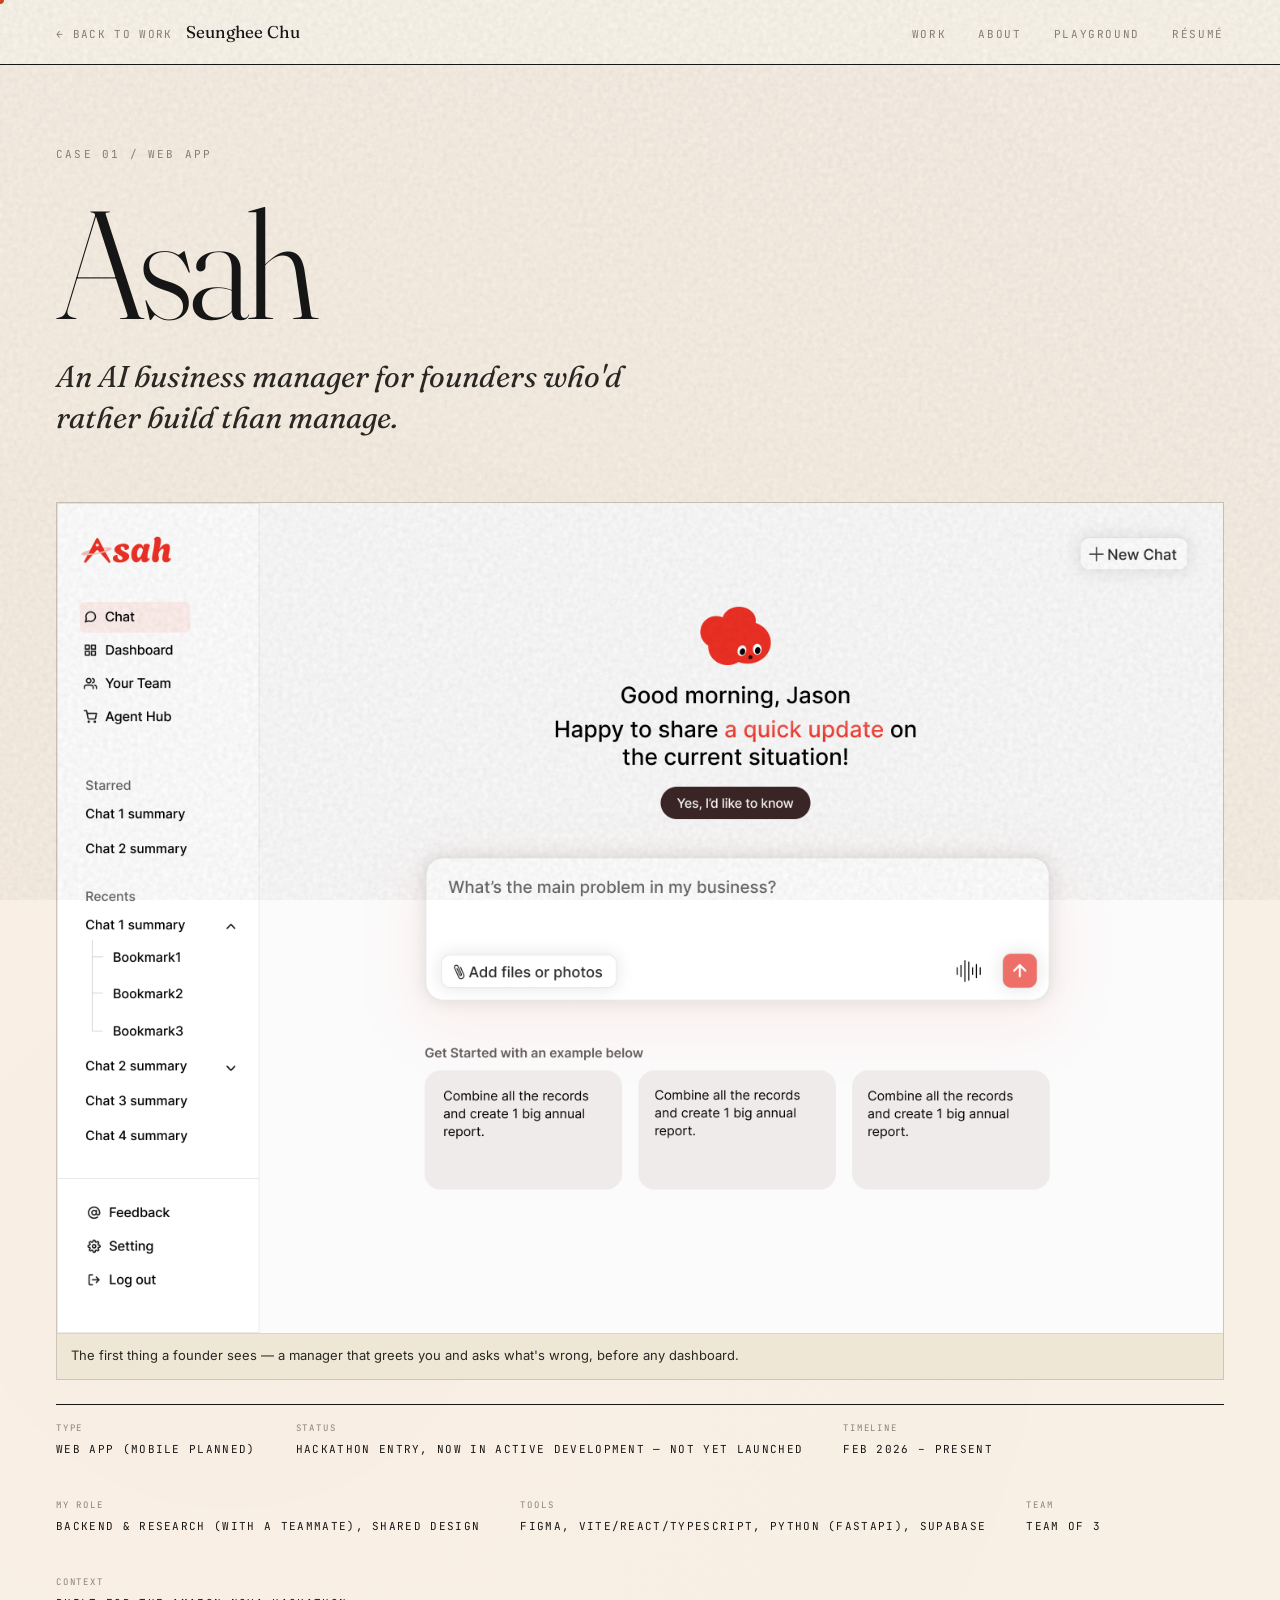
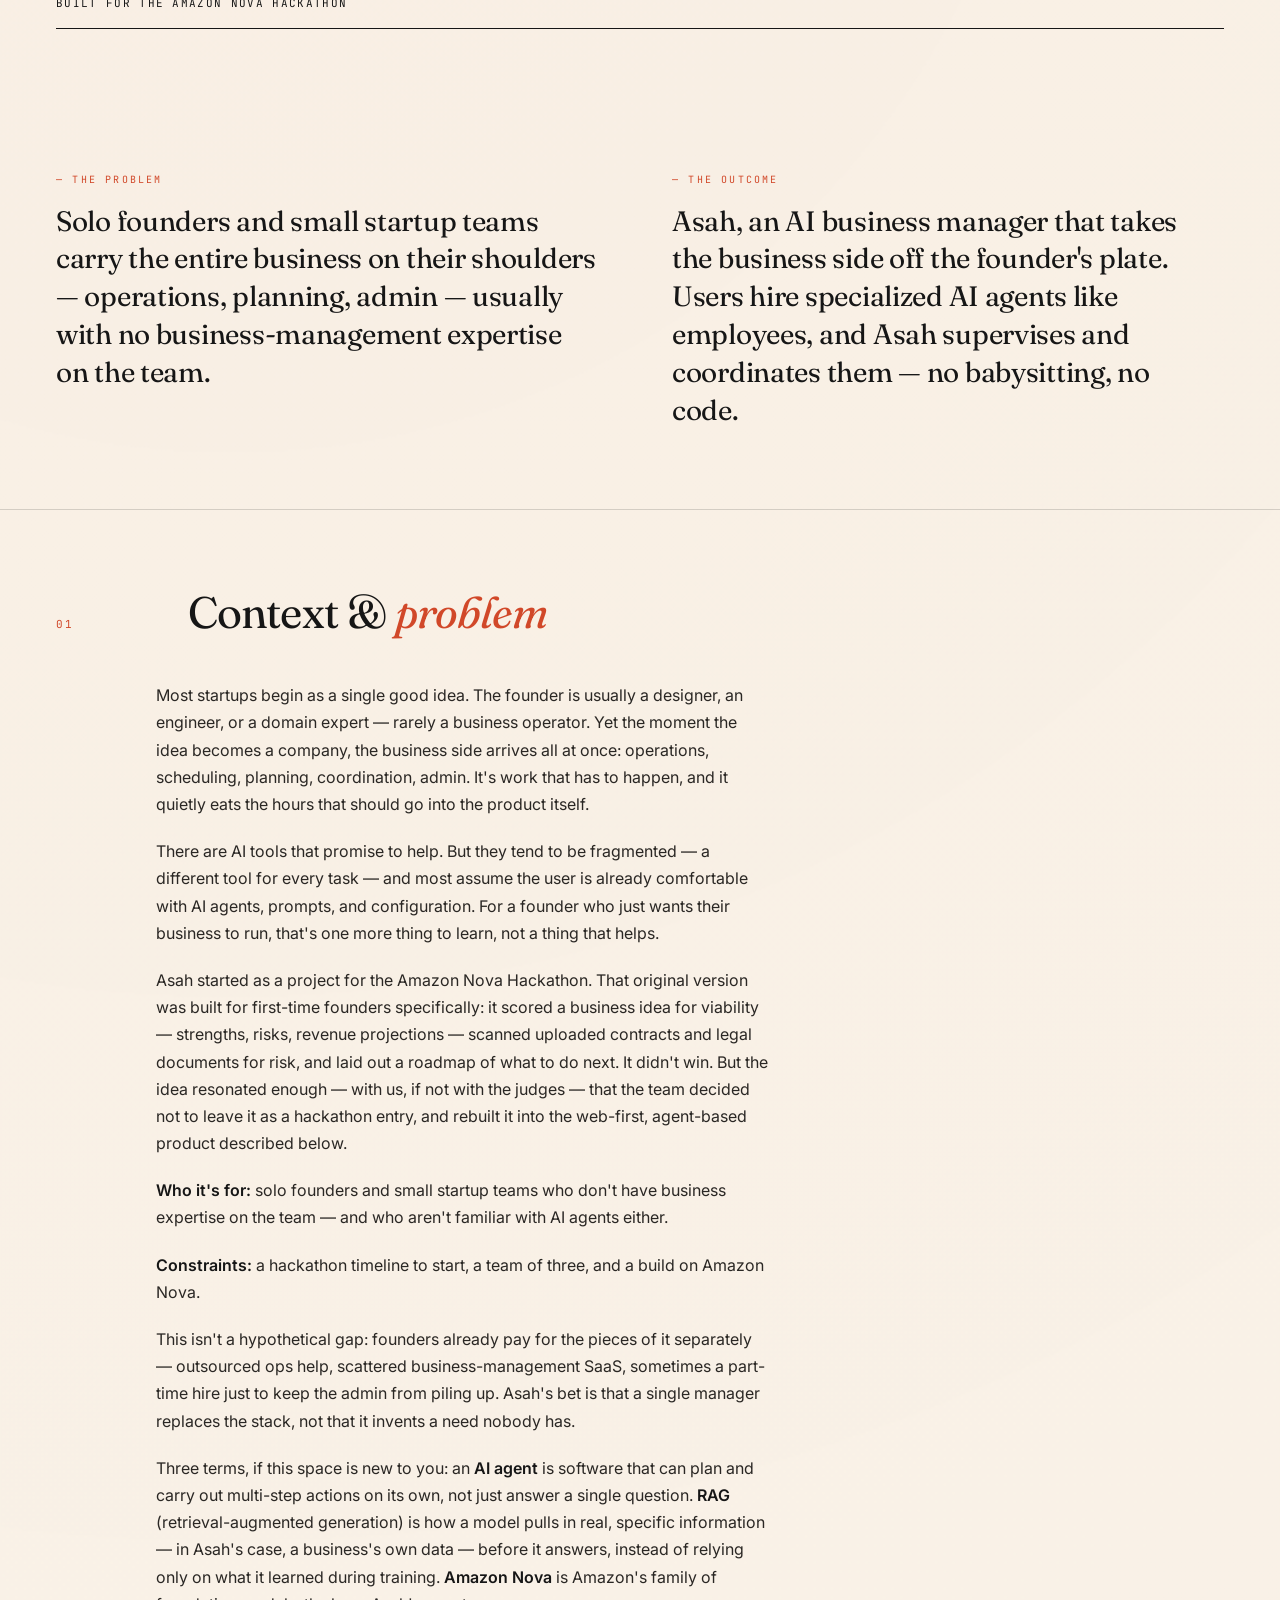
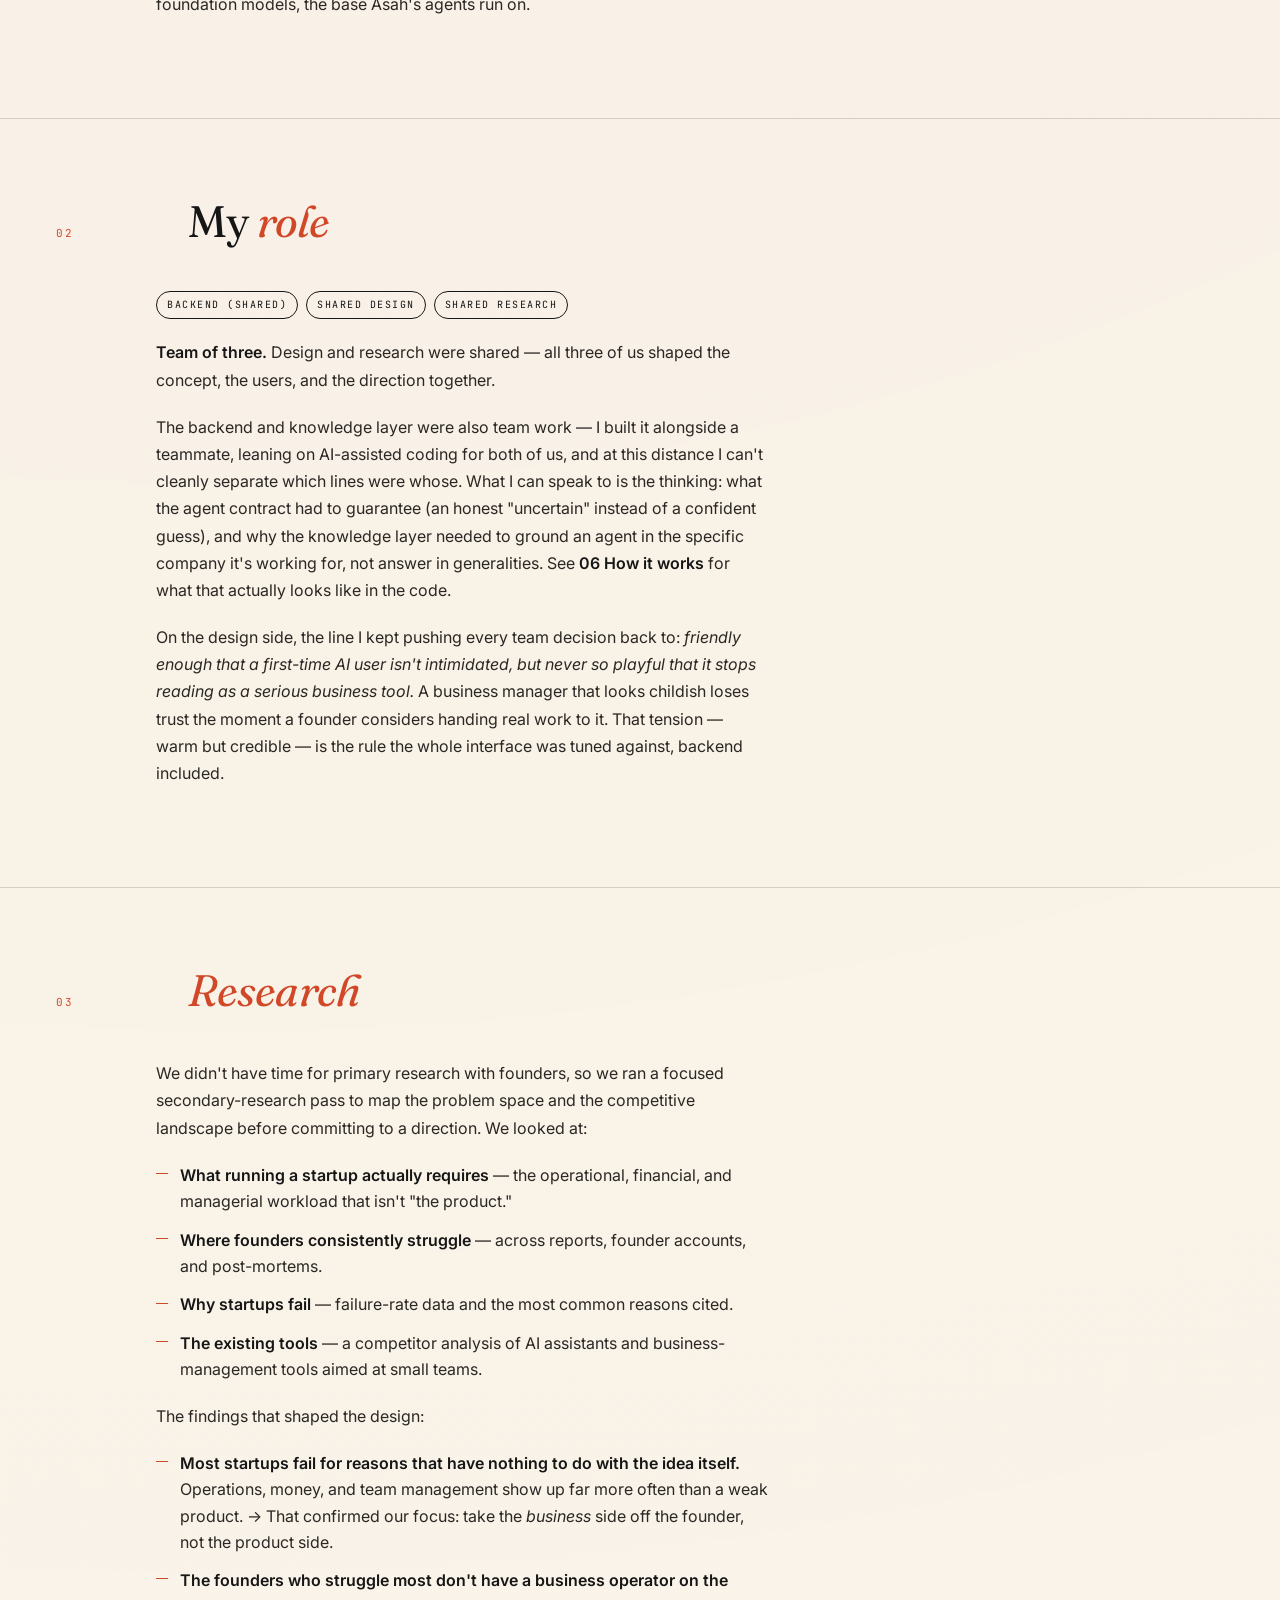
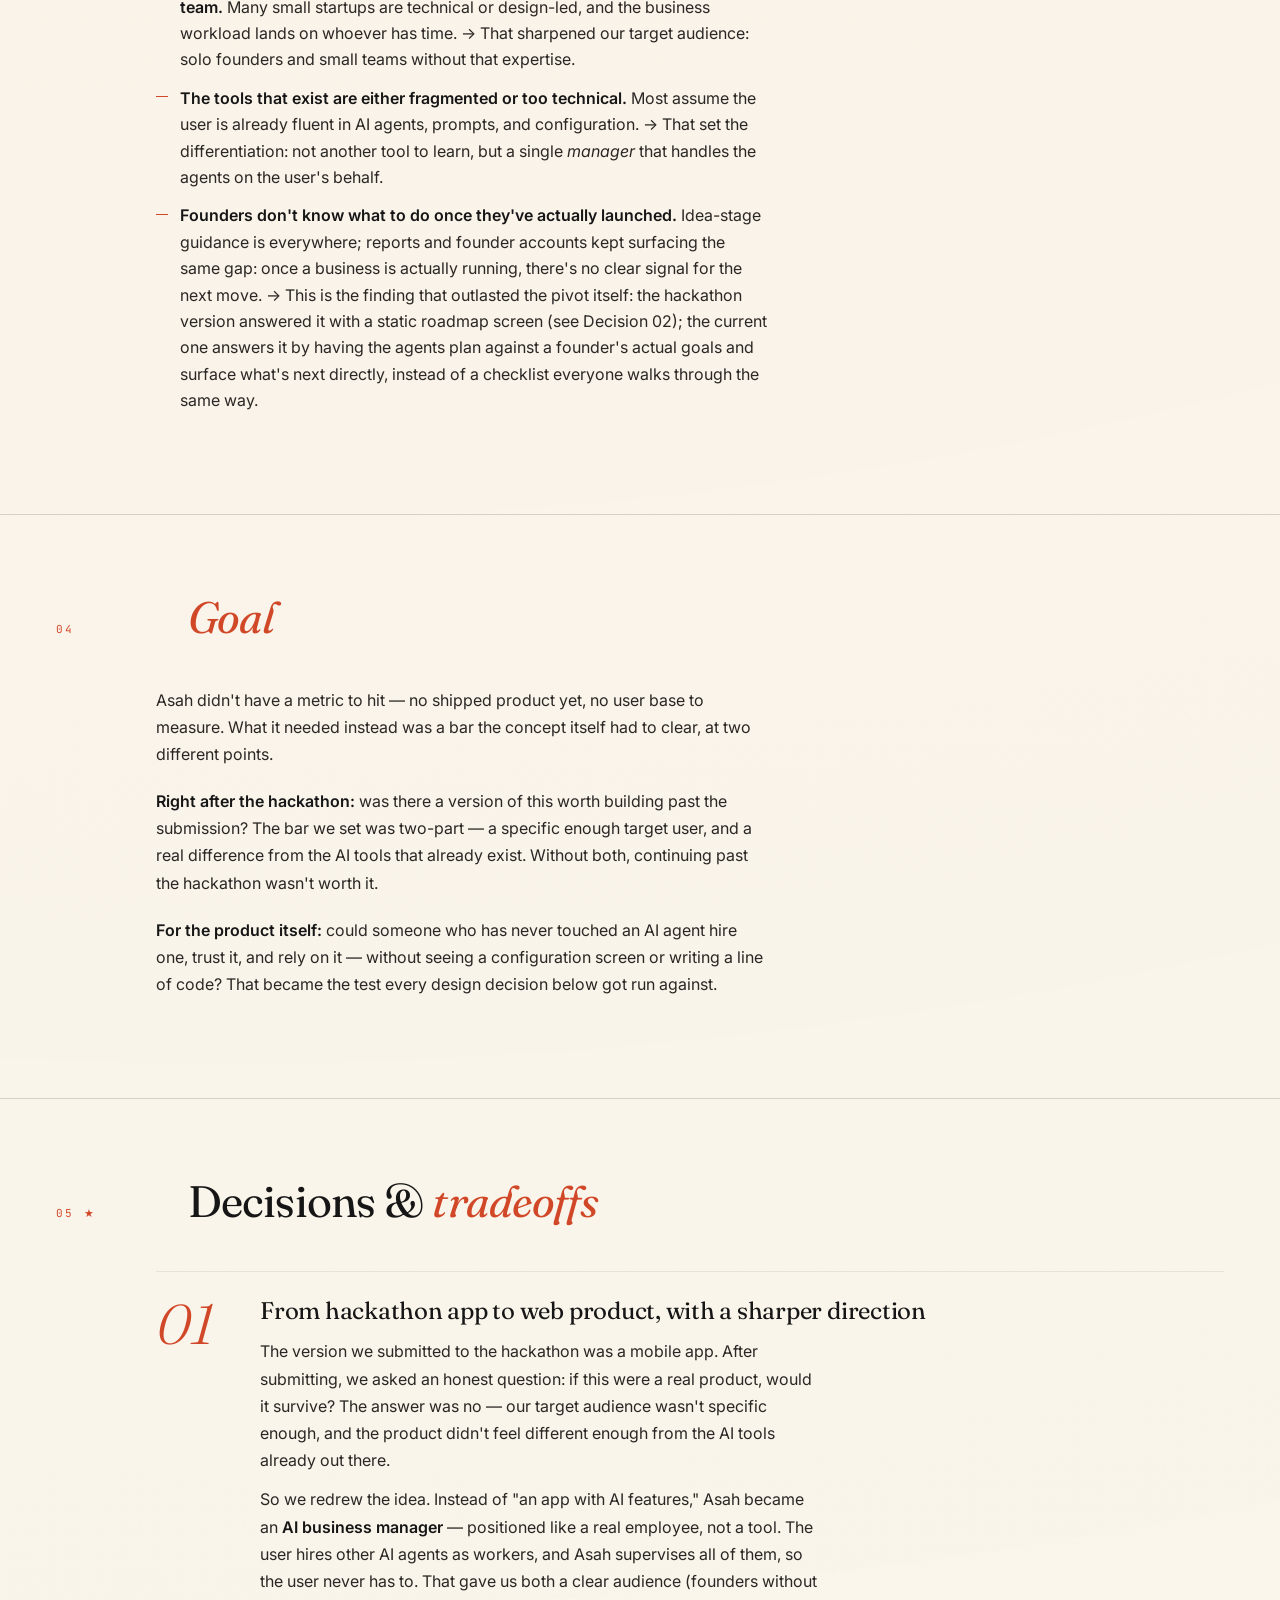
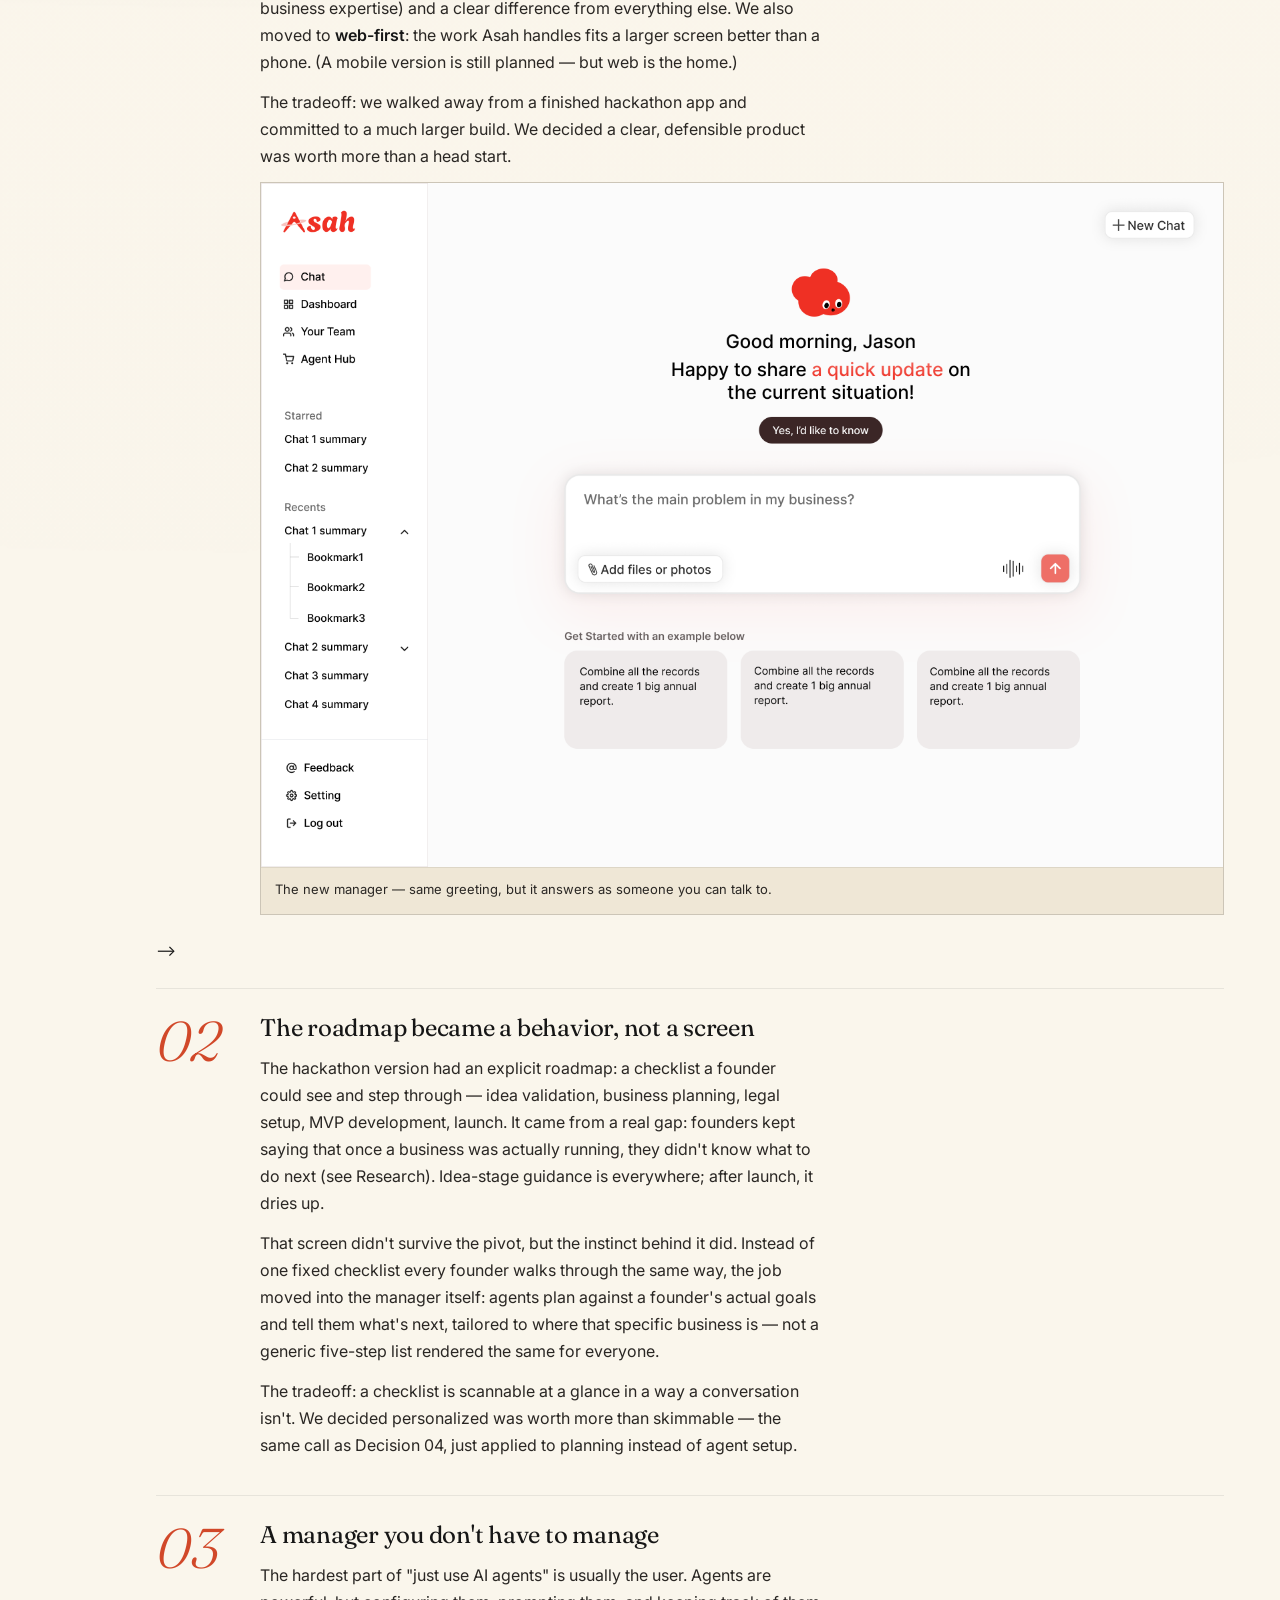
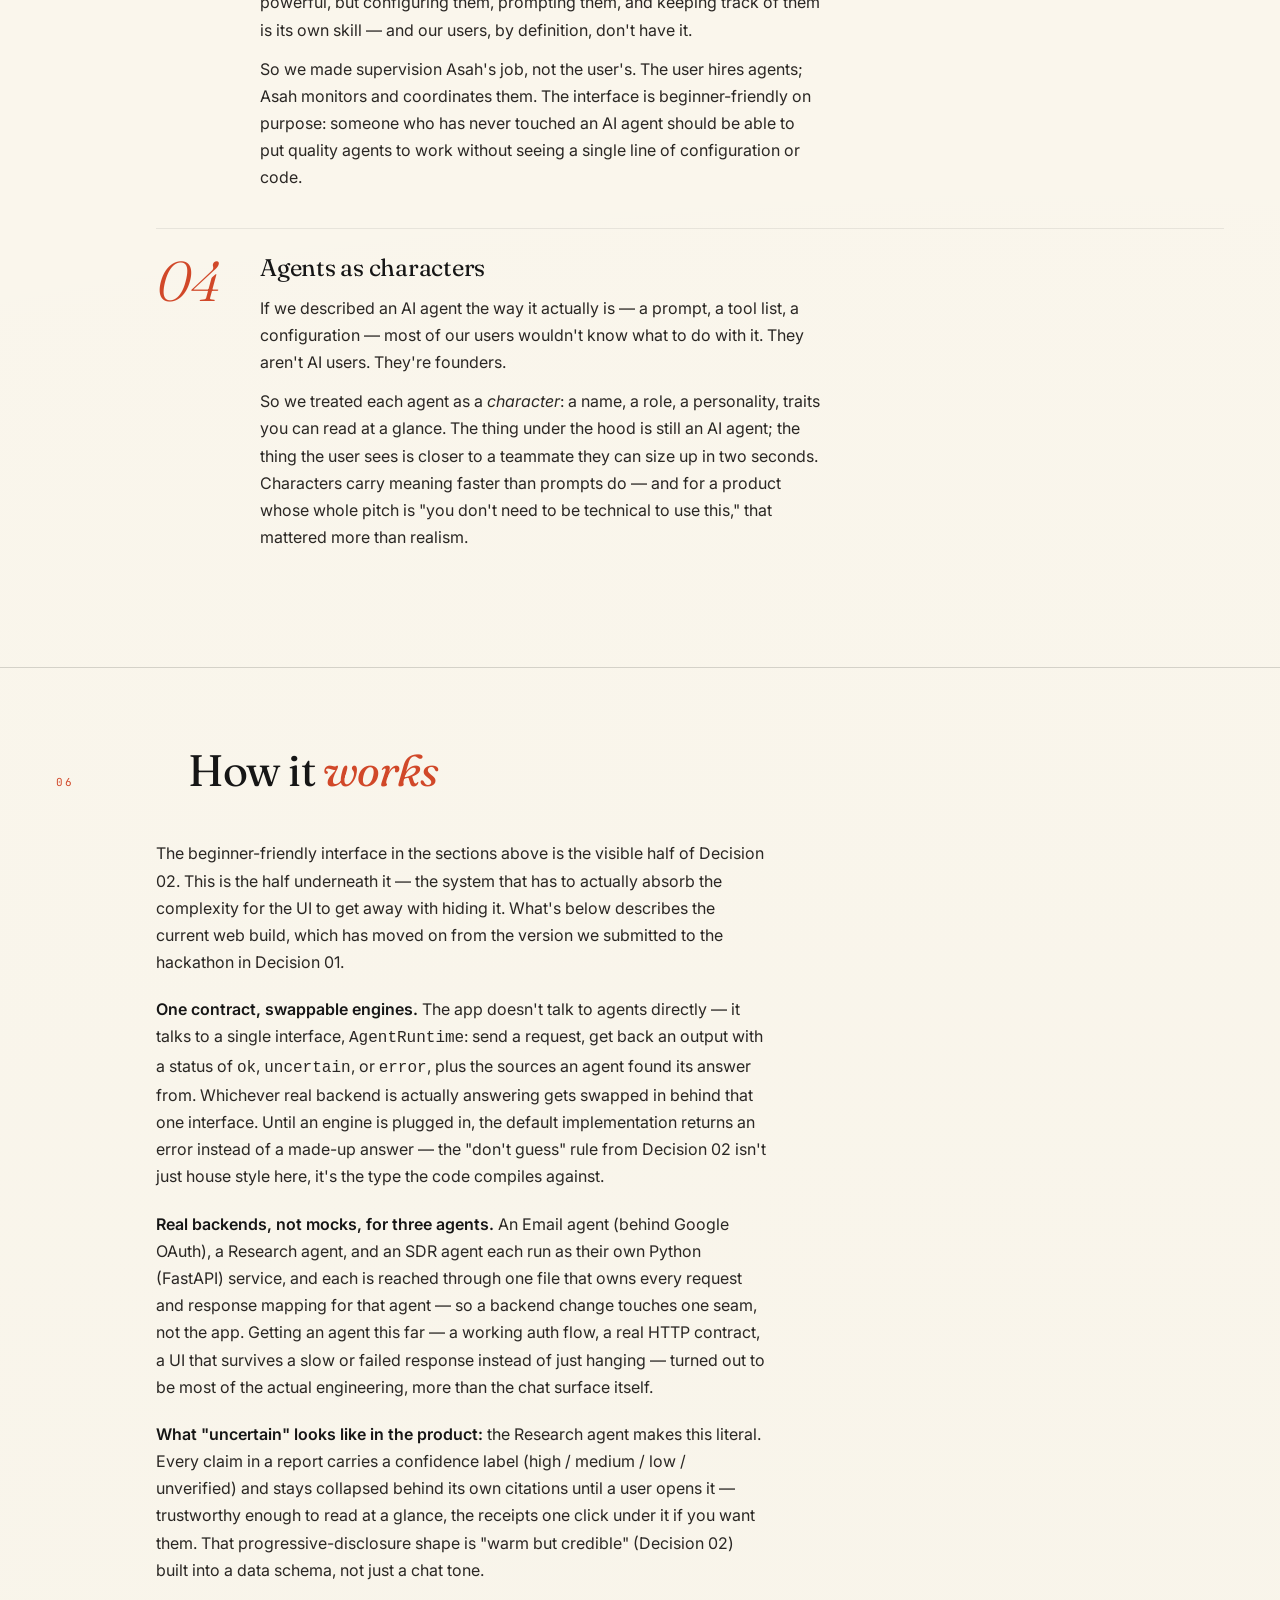
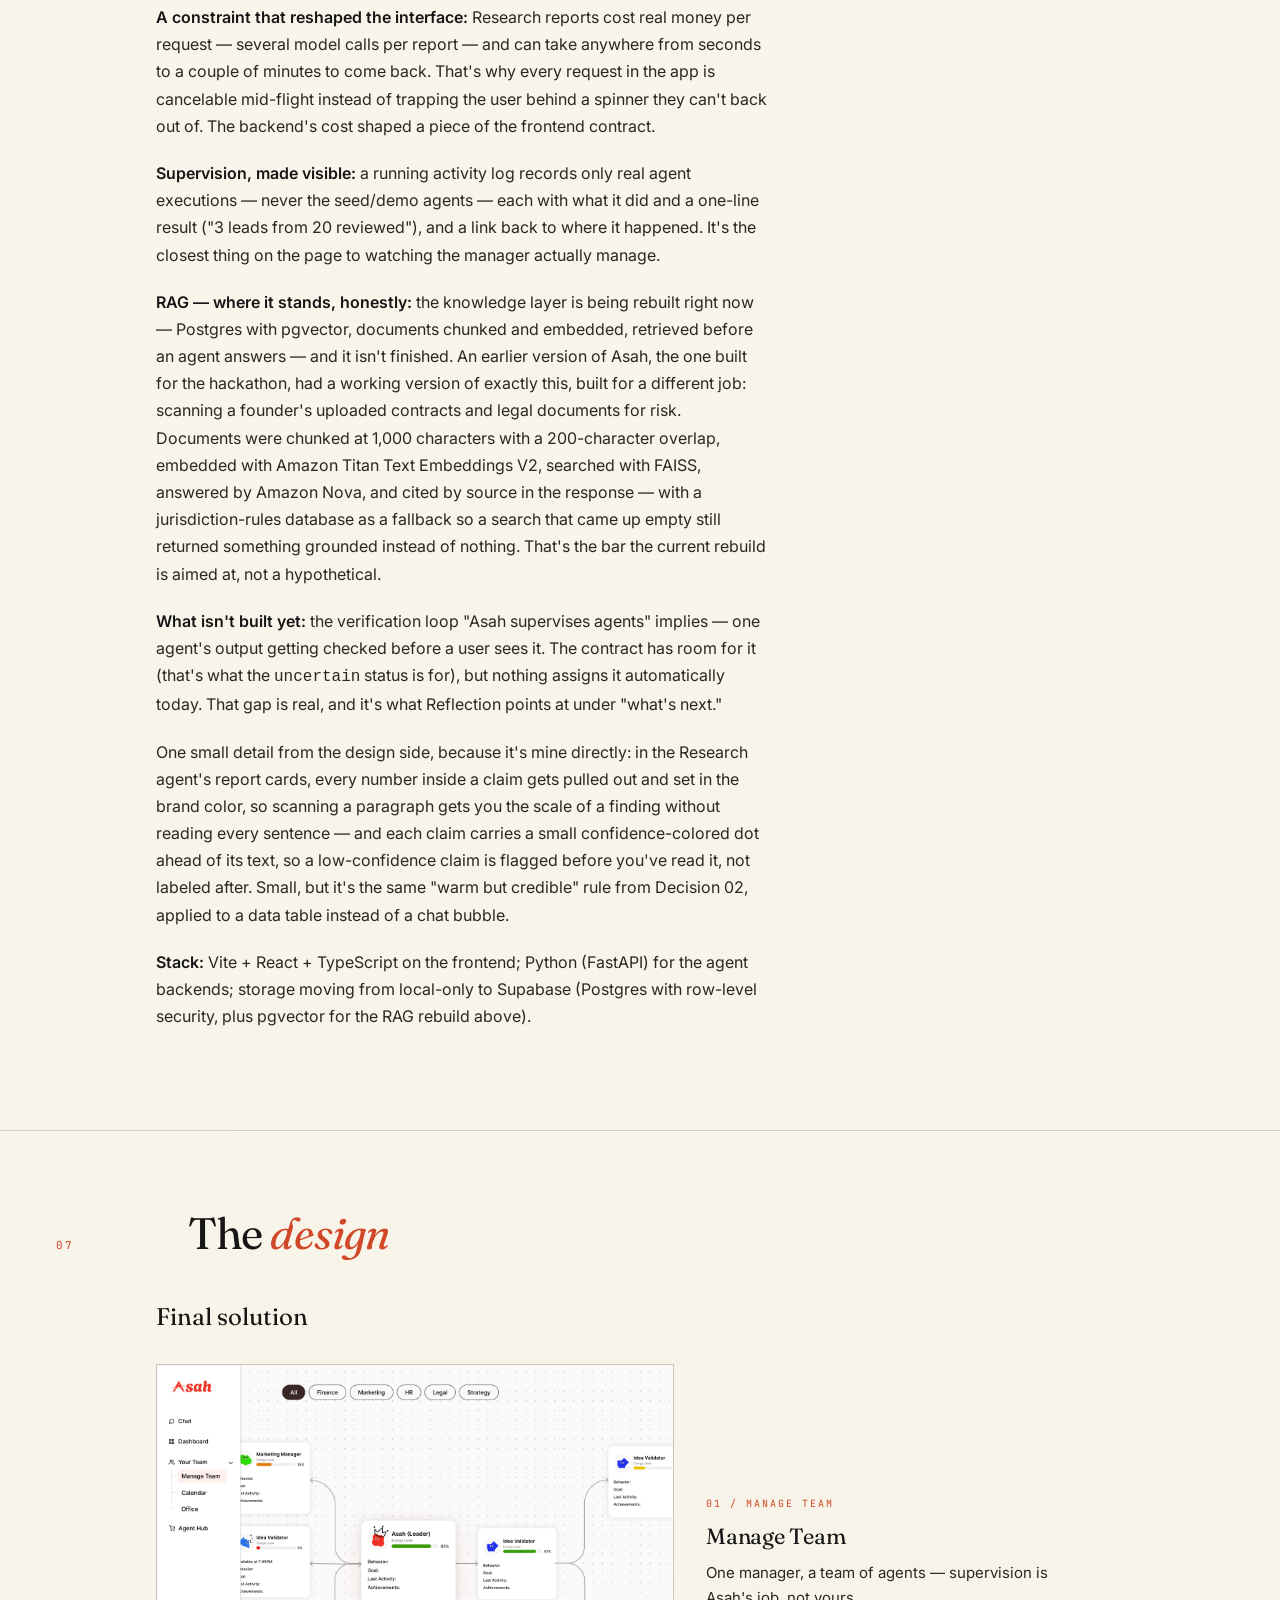
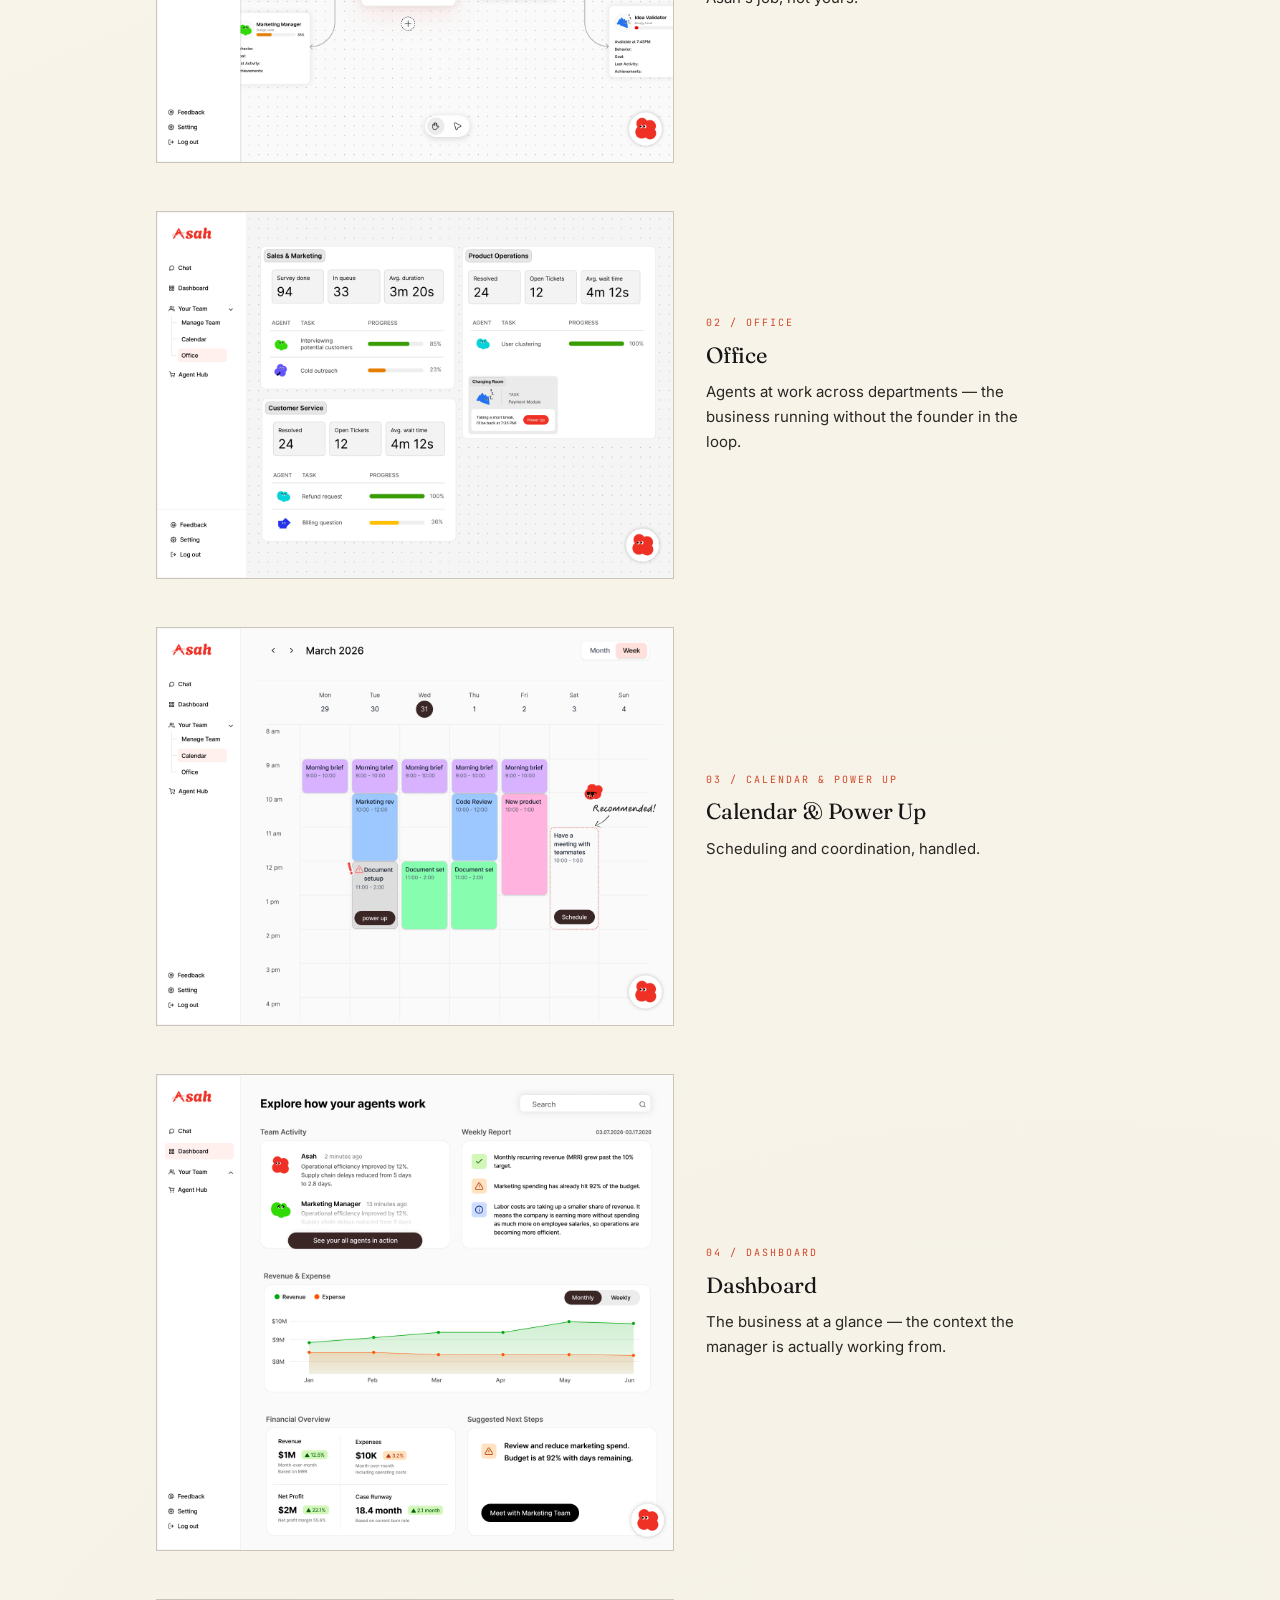
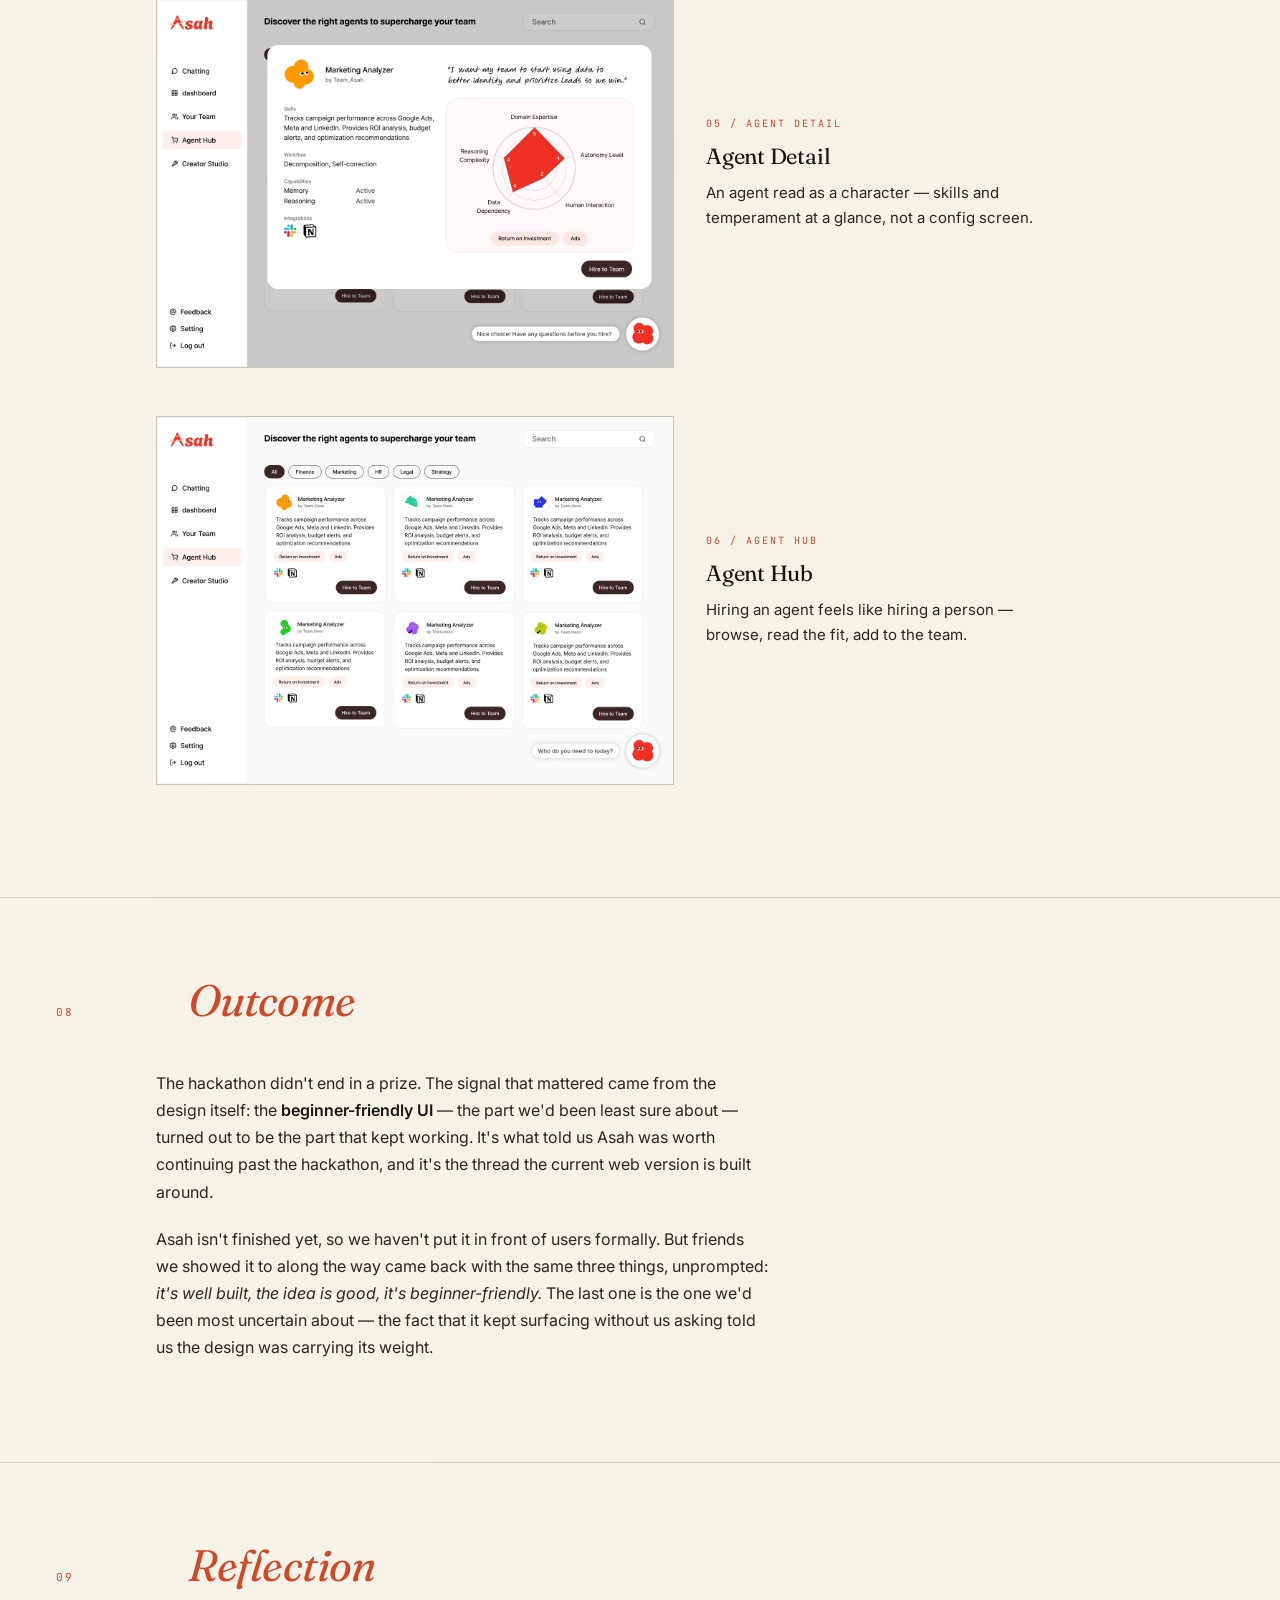
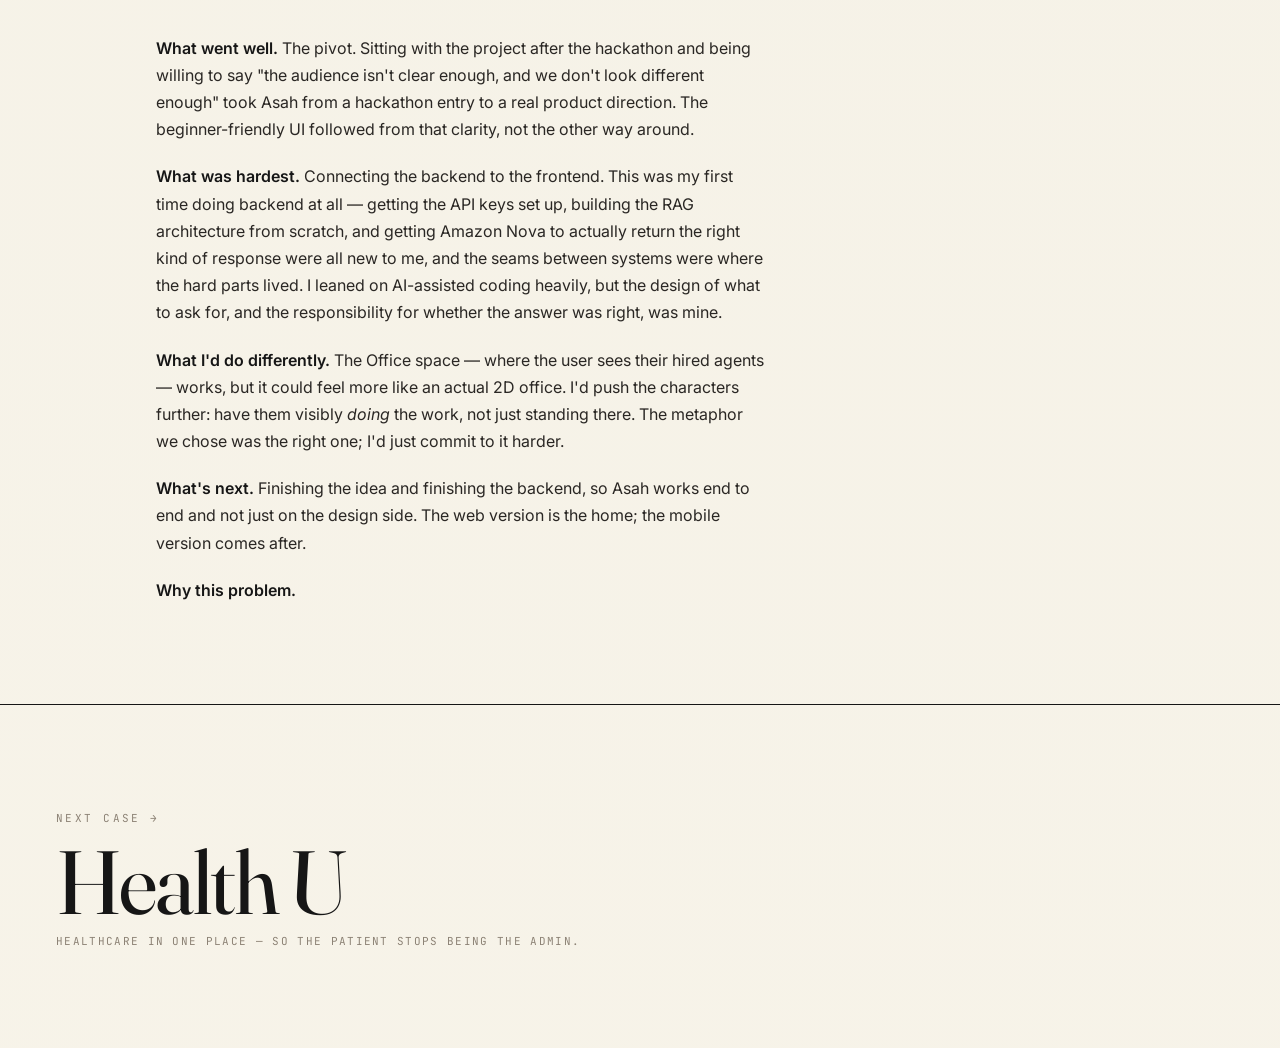
==== commit 0bd4dde4: "Add SEO meta, favicon, sitemap; improve a11y and image loading" ====
--- a/asah/index.html
+++ b/asah/index.html
@@ -5,6 +5,15 @@
 <meta name="viewport" content="width=device-width, initial-scale=1.0">
 <title>Asah — Seunghee (Kelly) Chu</title>
 <meta name="description" content="Asah · AI business manager. A case study by Seunghee (Kelly) Chu.">
+<meta name="theme-color" content="#FAF6EC">
+<link rel="canonical" href="https://chuseungh2.github.io/portfolio/asah/">
+<link rel="icon" type="image/svg+xml" href="../assets/favicon.svg">
+<meta property="og:type" content="article">
+<meta property="og:title" content="Asah — Seunghee (Kelly) Chu">
+<meta property="og:description" content="Asah · AI business manager. A case study by Seunghee (Kelly) Chu.">
+<meta property="og:url" content="https://chuseungh2.github.io/portfolio/asah/">
+<meta property="og:image" content="https://chuseungh2.github.io/portfolio/assets/images/asah/asah-hero.png">
+<meta name="twitter:card" content="summary_large_image">
 
 <link rel="preconnect" href="https://fonts.googleapis.com">
 <link rel="preconnect" href="https://fonts.gstatic.com" crossorigin>
@@ -13,16 +22,18 @@
 <link rel="stylesheet" href="../assets/css/styles.css">
 </head>
 <body>
+
+<a class="skip-link" href="#main">Skip to content</a>
 
 <nav class="nav">
   <div class="nav-inner">
     <a class="nav-mark" href="../index.html#work">
       <span class="back">← Back to work</span>Seunghee Chu
     </a>
-    <button class="nav-toggle" aria-label="Toggle navigation" aria-expanded="false">
+    <button class="nav-toggle" aria-label="Toggle navigation" aria-expanded="false" aria-controls="site-nav-links">
       <span></span><span></span><span></span>
     </button>
-    <div class="nav-links">
+    <div class="nav-links" id="site-nav-links">
       <a href="../index.html#work">Work</a>
       <a href="../index.html#about">About</a>
       <a href="../index.html#playground">Playground</a>
@@ -31,7 +42,7 @@
   </div>
 </nav>
 
-<main>
+<main id="main">
 
   <section class="wrap case-hero">
     <p class="case-eyebrow">Case 01 / Web app</p>
@@ -39,15 +50,16 @@
     <p class="tagline">An AI business manager for founders who'd rather build than manage.</p>
 
     <figure class="case-hero-visual case-image-figure">
-      <img src="../assets/images/asah/asah-hero.png" alt="The first thing a founder sees — a manager that greets you and asks what's wrong, before any dashboard." style="width:100%;height:auto">
+      <img width="2880" height="2048" fetchpriority="high" decoding="async" src="../assets/images/asah/asah-hero.png" alt="The first thing a founder sees — a manager that greets you and asks what's wrong, before any dashboard." style="width:100%;height:auto">
       <figcaption class="case-figure-caption">The first thing a founder sees — a manager that greets you and asks what's wrong, before any dashboard.</figcaption>
     </figure>
 
     <dl class="case-meta-strip">
       <div><dt>Type</dt><dd>Web app (mobile planned)</dd></div>
+      <div><dt>Status</dt><dd>Hackathon entry, now in active development — not yet launched</dd></div>
       <div><dt>Timeline</dt><dd>Feb 2026 – present</dd></div>
-      <div><dt>My role</dt><dd>Backend &amp; RAG lead, shared design &amp; research</dd></div>
-      <div><dt>Tools</dt><dd>Figma, <span class="inline-note">[Kelly: other tools]</span></dd></div>
+      <div><dt>My role</dt><dd>Backend &amp; research (with a teammate), shared design</dd></div>
+      <div><dt>Tools</dt><dd>Figma, Vite/React/TypeScript, Python (FastAPI), Supabase</dd></div>
       <div><dt>Team</dt><dd>Team of 3</dd></div>
       <div><dt>Context</dt><dd>Built for the Amazon Nova Hackathon</dd></div>
     </dl>
@@ -72,9 +84,11 @@
     <div class="case-body">
       <p>Most startups begin as a single good idea. The founder is usually a designer, an engineer, or a domain expert — rarely a business operator. Yet the moment the idea becomes a company, the business side arrives all at once: operations, scheduling, planning, coordination, admin. It's work that has to happen, and it quietly eats the hours that should go into the product itself.</p>
       <p>There are AI tools that promise to help. But they tend to be fragmented — a different tool for every task — and most assume the user is already comfortable with AI agents, prompts, and configuration. For a founder who just wants their business to run, that's one more thing to learn, not a thing that helps.</p>
-      <p>Asah started as a project for the Amazon Nova Hackathon. The idea resonated — with the judges and with us — enough that the team decided not to leave it as a hackathon entry. We chose to keep building it as a real product.</p>
+      <p>Asah started as a project for the Amazon Nova Hackathon. That original version was built for first-time founders specifically: it scored a business idea for viability — strengths, risks, revenue projections — scanned uploaded contracts and legal documents for risk, and laid out a roadmap of what to do next. It didn't win. But the idea resonated enough — with us, if not with the judges — that the team decided not to leave it as a hackathon entry, and rebuilt it into the web-first, agent-based product described below.</p>
       <p><strong>Who it's for:</strong> solo founders and small startup teams who don't have business expertise on the team — and who aren't familiar with AI agents either.</p>
       <p><strong>Constraints:</strong> a hackathon timeline to start, a team of three, and a build on Amazon Nova.</p>
+      <p>This isn't a hypothetical gap: founders already pay for the pieces of it separately — outsourced ops help, scattered business-management SaaS, sometimes a part-time hire just to keep the admin from piling up. Asah's bet is that a single manager replaces the stack, not that it invents a need nobody has. <span class="inline-note">[Kelly: if you have a real number or example from the competitor research in 03 — what founders typically spend on this today, or a specific tool people pay for — it'd land harder here than the general claim above.]</span></p>
+      <p class="case-note">Three terms, if this space is new to you: an <strong>AI agent</strong> is software that can plan and carry out multi-step actions on its own, not just answer a single question. <strong>RAG</strong> (retrieval-augmented generation) is how a model pulls in real, specific information — in Asah's case, a business's own data — before it answers, instead of relying only on what it learned during training. <strong>Amazon Nova</strong> is Amazon's family of foundation models, the base Asah's agents run on.</p>
     </div>
   </section>
 
@@ -85,15 +99,13 @@
     </div>
     <div class="case-body">
       <div class="role-tags">
-        <span>Backend</span>
-        <span>RAG architecture</span>
+        <span>Backend (shared)</span>
         <span>Shared design</span>
         <span>Shared research</span>
       </div>
       <p><strong>Team of three.</strong> Design and research were shared — all three of us shaped the concept, the users, and the direction together.</p>
-      <p>On top of that shared work, I owned the <strong>backend and the RAG architecture</strong> that lets Asah's agents pull the right business context into every response — so the manager actually feels like it knows the company it's running. <span class="inline-note">[Kelly: confirm this is right, or replace with how you'd describe what your RAG setup does.]</span></p>
-      <p>On the design side, the line I kept pushing every team decision back to: <em>friendly enough that a first-time AI user isn't intimidated, but never so playful that it stops reading as a serious business tool.</em> A business manager that looks childish loses trust the moment a founder considers handing real work to it. That tension — warm but credible — is the rule the whole interface was tuned against.</p>
-      <p>It's the part of this project I'm most glad to be able to point to: I didn't just help design how Asah should feel — I built the system underneath it.</p>
+      <p>The backend and knowledge layer were also team work — I built it alongside a teammate, leaning on AI-assisted coding for both of us, and at this distance I can't cleanly separate which lines were whose. What I can speak to is the thinking: what the agent contract had to guarantee (an honest "uncertain" instead of a confident guess), and why the knowledge layer needed to ground an agent in the specific company it's working for, not answer in generalities. See <strong>06 How it works</strong> for what that actually looks like in the code.</p>
+      <p>On the design side, the line I kept pushing every team decision back to: <em>friendly enough that a first-time AI user isn't intimidated, but never so playful that it stops reading as a serious business tool.</em> A business manager that looks childish loses trust the moment a founder considers handing real work to it. That tension — warm but credible — is the rule the whole interface was tuned against, backend included.</p>
     </div>
   </section>
 
@@ -115,13 +127,27 @@
         <li><strong>Most startups fail for reasons that have nothing to do with the idea itself.</strong> Operations, money, and team management show up far more often than a weak product. → That confirmed our focus: take the <em>business</em> side off the founder, not the product side. <span class="inline-note">[Kelly: if there's a specific number or source you remember (e.g. "X% of startups fail because of…"), drop it in.]</span></li>
         <li><strong>The founders who struggle most don't have a business operator on the team.</strong> Many small startups are technical or design-led, and the business workload lands on whoever has time. → That sharpened our target audience: solo founders and small teams without that expertise.</li>
         <li><strong>The tools that exist are either fragmented or too technical.</strong> Most assume the user is already fluent in AI agents, prompts, and configuration. → That set the differentiation: not another tool to learn, but a single <em>manager</em> that handles the agents on the user's behalf. <span class="inline-note">[Kelly: if there were 2-3 specific competitors you compared against, name them here — concrete names land harder than "existing tools."]</span></li>
+        <li><strong>Founders don't know what to do once they've actually launched.</strong> Idea-stage guidance is everywhere; reports and founder accounts kept surfacing the same gap: once a business is actually running, there's no clear signal for the next move. → This is the finding that outlasted the pivot itself: the hackathon version answered it with a static roadmap screen (see Decision 02); the current one answers it by having the agents plan against a founder's actual goals and surface what's next directly, instead of a checklist everyone walks through the same way.</li>
       </ol>
     </div>
   </section>
 
   <section class="wrap case-section">
     <div class="case-section-head">
-      <span class="num">04 ★</span>
+      <span class="num">04</span>
+      <h2><em>Goal</em></h2>
+    </div>
+    <div class="case-body">
+      <p>Asah didn't have a metric to hit — no shipped product yet, no user base to measure. What it needed instead was a bar the concept itself had to clear, at two different points.</p>
+      <p><strong>Right after the hackathon:</strong> was there a version of this worth building past the submission? The bar we set was two-part — a specific enough target user, and a real difference from the AI tools that already exist. Without both, continuing past the hackathon wasn't worth it.</p>
+      <p><strong>For the product itself:</strong> could someone who has never touched an AI agent hire one, trust it, and rely on it — without seeing a configuration screen or writing a line of code? That became the test every design decision below got run against.</p>
+      <p><span class="inline-note">[Kelly: once there's real usage, replace this with an actual measurable bar — activation rate, retention, something a number can hit.]</span></p>
+    </div>
+  </section>
+
+  <section class="wrap case-section">
+    <div class="case-section-head">
+      <span class="num">05 ★</span>
       <h2>Decisions &amp; <em>tradeoffs</em></h2>
     </div>
     <div class="case-body is-wide">
@@ -131,26 +157,45 @@
           <span class="d-num">01</span>
           <div>
             <h3>From hackathon app to web product, with a sharper direction</h3>
-            <p>The version we submitted to the hackathon was a mobile app. After submitting, the team sat with the project and asked an honest question: if this were a real product, would it survive?</p>
-            <p>Two answers came back. First, our target audience wasn't specific enough. Second, the product didn't feel different enough from the AI tools already out there.</p>
-            <p>So we redrew the idea. Instead of "an app with AI features," Asah became an <strong>AI business manager</strong> — positioned like a real employee, not a tool. The user hires other AI agents as workers, and Asah supervises and manages all of them, so the user never has to. That positioning gave us both a clear audience (founders without business expertise) and a clear difference from everything else (a manager, not a feature).</p>
-            <p>We also moved the product to <strong>web-first</strong>. Once the feature set was finalized, the work Asah handles fits a larger screen and a web context better than a phone. (A mobile version is still planned — but web is the home.)</p>
+            <p>The version we submitted to the hackathon was a mobile app. After submitting, we asked an honest question: if this were a real product, would it survive? The answer was no — our target audience wasn't specific enough, and the product didn't feel different enough from the AI tools already out there.</p>
+            <p>So we redrew the idea. Instead of "an app with AI features," Asah became an <strong>AI business manager</strong> — positioned like a real employee, not a tool. The user hires other AI agents as workers, and Asah supervises all of them, so the user never has to. That gave us both a clear audience (founders without business expertise) and a clear difference from everything else. We also moved to <strong>web-first</strong>: the work Asah handles fits a larger screen better than a phone. (A mobile version is still planned — but web is the home.)</p>
             <p>The tradeoff: we walked away from a finished hackathon app and committed to a much larger build. We decided a clear, defensible product was worth more than a head start.</p>
+            <!-- TODO(Kelly): the before/after pair below is commented out because
+                 assets/images/asah/asah-old-home.png has never existed in this repo —
+                 it was rendering as a broken image on the live site. Drop the
+                 hackathon-version home screen in at that exact path, then delete
+                 these two comment lines to bring the comparison back. See
+                 CASE-STUDY-TODO.md.
             <div class="artifact-grid">
+              <!-- [Kelly: asah-old-home.png is not exported yet (Figma 178:576, see codex-image-handoff.md).
+                   Drop the PNG into assets/images/asah/ and restore this figure:
               <figure class="artifact">
-                <img src="../assets/images/asah/asah-old-home.png" alt="The original mentor — greets you, then hands you loan tips and a planning checklist." style="width:100%;height:auto">
-                <figcaption class="case-figure-caption">The original mentor — greets you, then hands you loan tips and a planning checklist.</figcaption>
+                <img src="../assets/images/asah/asah-old-home.png" alt="The original mentor — greets you, then opens into idea validation, contract review, and a roadmap of what's next." style="width:100%;height:auto">
+                <figcaption class="case-figure-caption">The original mentor — greets you, then opens into idea validation, contract review, and a roadmap of what's next.</figcaption>
               </figure>
+              -->
               <figure class="artifact">
-                <img src="../assets/images/asah/asah-hero.png" alt="The new manager — same greeting, but it answers as someone you can talk to." style="width:100%;height:auto">
+                <img width="2880" height="2048" loading="lazy" decoding="async" src="../assets/images/asah/asah-hero.png" alt="The new manager — same greeting, but it answers as someone you can talk to." style="width:100%;height:auto">
                 <figcaption class="case-figure-caption">The new manager — same greeting, but it answers as someone you can talk to.</figcaption>
               </figure>
             </div>
+            -->
+            <p class="inline-note">[Kelly: drop asah-old-home.png into assets/images/asah/ and uncomment the before/after pair just above this line.]</p>
           </div>
         </div>
 
         <div class="decision">
           <span class="d-num">02</span>
+          <div>
+            <h3>The roadmap became a behavior, not a screen</h3>
+            <p>The hackathon version had an explicit roadmap: a checklist a founder could see and step through — idea validation, business planning, legal setup, MVP development, launch. It came from a real gap: founders kept saying that once a business was actually running, they didn't know what to do next (see Research). Idea-stage guidance is everywhere; after launch, it dries up.</p>
+            <p>That screen didn't survive the pivot, but the instinct behind it did. Instead of one fixed checklist every founder walks through the same way, the job moved into the manager itself: agents plan against a founder's actual goals and tell them what's next, tailored to where that specific business is — not a generic five-step list rendered the same for everyone.</p>
+            <p>The tradeoff: a checklist is scannable at a glance in a way a conversation isn't. We decided personalized was worth more than skimmable — the same call as Decision 04, just applied to planning instead of agent setup.</p>
+          </div>
+        </div>
+
+        <div class="decision">
+          <span class="d-num">03</span>
           <div>
             <h3>A manager you don't have to manage</h3>
             <p>The hardest part of "just use AI agents" is usually the user. Agents are powerful, but configuring them, prompting them, and keeping track of them is its own skill — and our users, by definition, don't have it.</p>
@@ -159,7 +204,7 @@
         </div>
 
         <div class="decision">
-          <span class="d-num">03</span>
+          <span class="d-num">04</span>
           <div>
             <h3>Agents as characters</h3>
             <p>If we described an AI agent the way it actually is — a prompt, a tool list, a configuration — most of our users wouldn't know what to do with it. They aren't AI users. They're founders.</p>
@@ -173,7 +218,33 @@
 
   <section class="wrap case-section">
     <div class="case-section-head">
-      <span class="num">05</span>
+      <span class="num">06</span>
+      <h2>How it <em>works</em></h2>
+    </div>
+    <div class="case-body">
+      <p>The beginner-friendly interface in the sections above is the visible half of Decision 02. This is the half underneath it — the system that has to actually absorb the complexity for the UI to get away with hiding it. What's below describes the current web build, which has moved on from the version we submitted to the hackathon in Decision 01.</p>
+      <p><strong>One contract, swappable engines.</strong> The app doesn't talk to agents directly — it talks to a single interface, <code>AgentRuntime</code>: send a request, get back an output with a status of <code>ok</code>, <code>uncertain</code>, or <code>error</code>, plus the sources an agent found its answer from. Whichever real backend is actually answering gets swapped in behind that one interface. Until an engine is plugged in, the default implementation returns an error instead of a made-up answer — the "don't guess" rule from Decision 02 isn't just house style here, it's the type the code compiles against.</p>
+      <p><strong>Real backends, not mocks, for three agents.</strong> An Email agent (behind Google OAuth), a Research agent, and an SDR agent each run as their own Python (FastAPI) service, and each is reached through one file that owns every request and response mapping for that agent — so a backend change touches one seam, not the app. Getting an agent this far — a working auth flow, a real HTTP contract, a UI that survives a slow or failed response instead of just hanging — turned out to be most of the actual engineering, more than the chat surface itself.</p>
+      <p><strong>What "uncertain" looks like in the product:</strong> the Research agent makes this literal. Every claim in a report carries a confidence label (high / medium / low / unverified) and stays collapsed behind its own citations until a user opens it — trustworthy enough to read at a glance, the receipts one click under it if you want them. That progressive-disclosure shape is "warm but credible" (Decision 02) built into a data schema, not just a chat tone.</p>
+      <p><strong>A constraint that reshaped the interface:</strong> Research reports cost real money per request — several model calls per report — and can take anywhere from seconds to a couple of minutes to come back. That's why every request in the app is cancelable mid-flight instead of trapping the user behind a spinner they can't back out of. The backend's cost shaped a piece of the frontend contract.</p>
+      <p><strong>Supervision, made visible:</strong> a running activity log records only real agent executions — never the seed/demo agents — each with what it did and a one-line result ("3 leads from 20 reviewed"), and a link back to where it happened. It's the closest thing on the page to watching the manager actually manage.</p>
+      <p><strong>RAG — where it stands, honestly:</strong> the knowledge layer is being rebuilt right now — Postgres with pgvector, documents chunked and embedded, retrieved before an agent answers — and it isn't finished. An earlier version of Asah, the one built for the hackathon, had a working version of exactly this, built for a different job: scanning a founder's uploaded contracts and legal documents for risk. Documents were chunked at 1,000 characters with a 200-character overlap, embedded with Amazon Titan Text Embeddings V2, searched with FAISS, answered by Amazon Nova, and cited by source in the response — with a jurisdiction-rules database as a fallback so a search that came up empty still returned something grounded instead of nothing. That's the bar the current rebuild is aimed at, not a hypothetical.</p>
+      <p><strong>What isn't built yet:</strong> the verification loop "Asah supervises agents" implies — one agent's output getting checked before a user sees it. The contract has room for it (that's what the <code>uncertain</code> status is for), but nothing assigns it automatically today. That gap is real, and it's what Reflection points at under "what's next."</p>
+      <p>One small detail from the design side, because it's mine directly: in the Research agent's report cards, every number inside a claim gets pulled out and set in the brand color, so scanning a paragraph gets you the scale of a finding without reading every sentence — and each claim carries a small confidence-colored dot ahead of its text, so a low-confidence claim is flagged before you've read it, not labeled after. Small, but it's the same "warm but credible" rule from Decision 02, applied to a data table instead of a chat bubble.</p>
+      <p><strong>Stack:</strong> Vite + React + TypeScript on the frontend; Python (FastAPI) for the agent backends; storage moving from local-only to Supabase (Postgres with row-level security, plus pgvector for the RAG rebuild above).</p>
+      <!-- TODO(Kelly): drop a system diagram at the exact path below, then uncomment
+           this figure to bring it into the page. See CASE-STUDY-TODO.md.
+      <figure class="case-image-figure">
+        <img src="../assets/images/asah/asah-system-diagram.png" alt="How a request moves through Asah: user → manager (AgentRuntime) → agent backend → back through the manager." style="width:100%;height:auto">
+        <figcaption class="case-figure-caption">How a request moves through Asah — the manager stays in the loop on both ends.</figcaption>
+      </figure>
+      -->
+    </div>
+  </section>
+
+  <section class="wrap case-section">
+    <div class="case-section-head">
+      <span class="num">07</span>
       <h2>The <em>design</em></h2>
     </div>
     <div class="case-body is-wide">
@@ -181,7 +252,7 @@
       <div class="screen-walkthrough">
         <div class="screen">
           <figure class="screen-frame case-screen-figure">
-            <img src="../assets/images/asah/asah-manage-team.png" alt="One manager, a team of agents — supervision is Asah's job, not yours." style="width:100%;height:auto">
+            <img width="2880" height="2212" loading="lazy" decoding="async" src="../assets/images/asah/asah-manage-team.png" alt="One manager, a team of agents — supervision is Asah's job, not yours." style="width:100%;height:auto">
           </figure>
           <div class="screen-caption">
             <p class="num">01 / Manage Team</p>
@@ -191,7 +262,7 @@
         </div>
         <div class="screen">
           <figure class="screen-frame case-screen-figure">
-            <img src="../assets/images/asah/asah-office.png" alt="Agents at work across departments — the business running without the founder in the loop." style="width:100%;height:auto">
+            <img width="2880" height="2048" loading="lazy" decoding="async" src="../assets/images/asah/asah-office.png" alt="Agents at work across departments — the business running without the founder in the loop." style="width:100%;height:auto">
           </figure>
           <div class="screen-caption">
             <p class="num">02 / Office</p>
@@ -201,7 +272,7 @@
         </div>
         <div class="screen">
           <figure class="screen-frame case-screen-figure">
-            <img src="../assets/images/asah/asah-calendar.png" alt="Scheduling and coordination, handled." style="width:100%;height:auto">
+            <img width="2880" height="2212" loading="lazy" decoding="async" src="../assets/images/asah/asah-calendar.png" alt="Scheduling and coordination, handled." style="width:100%;height:auto">
           </figure>
           <div class="screen-caption">
             <p class="num">03 / Calendar &amp; Power Up</p>
@@ -211,7 +282,7 @@
         </div>
         <div class="screen">
           <figure class="screen-frame case-screen-figure">
-            <img src="../assets/images/asah/asah-dashboard.png" alt="The business at a glance — the context the manager is actually working from." style="width:100%;height:auto">
+            <img width="2880" height="2652" loading="lazy" decoding="async" src="../assets/images/asah/asah-dashboard.png" alt="The business at a glance — the context the manager is actually working from." style="width:100%;height:auto">
           </figure>
           <div class="screen-caption">
             <p class="num">04 / Dashboard</p>
@@ -221,7 +292,7 @@
         </div>
         <div class="screen">
           <figure class="screen-frame case-screen-figure">
-            <img src="../assets/images/asah/asah-agent-detail.png" alt="An agent read as a character — skills and temperament at a glance, not a config screen." style="width:100%;height:auto">
+            <img width="2880" height="2048" loading="lazy" decoding="async" src="../assets/images/asah/asah-agent-detail.png" alt="An agent read as a character — skills and temperament at a glance, not a config screen." style="width:100%;height:auto">
           </figure>
           <div class="screen-caption">
             <p class="num">05 / Agent Detail</p>
@@ -231,7 +302,7 @@
         </div>
         <div class="screen">
           <figure class="screen-frame case-screen-figure">
-            <img src="../assets/images/asah/asah-agent-hub.png" alt="Hiring an agent feels like hiring a person — browse, read the fit, add to the team." style="width:100%;height:auto">
+            <img width="2880" height="2048" loading="lazy" decoding="async" src="../assets/images/asah/asah-agent-hub.png" alt="Hiring an agent feels like hiring a person — browse, read the fit, add to the team." style="width:100%;height:auto">
           </figure>
           <div class="screen-caption">
             <p class="num">06 / Agent Hub</p>
@@ -245,7 +316,7 @@
 
   <section class="wrap case-section">
     <div class="case-section-head">
-      <span class="num">06</span>
+      <span class="num">08</span>
       <h2><em>Outcome</em></h2>
     </div>
     <div class="case-body">
@@ -256,7 +327,7 @@
 
   <section class="wrap case-section">
     <div class="case-section-head">
-      <span class="num">07</span>
+      <span class="num">09</span>
       <h2><em>Reflection</em></h2>
     </div>
     <div class="case-body">
@@ -264,6 +335,7 @@
       <p><strong>What was hardest.</strong> Connecting the backend to the frontend. This was my first time doing backend at all — getting the API keys set up, building the RAG architecture from scratch, and getting Amazon Nova to actually return the right kind of response were all new to me, and the seams between systems were where the hard parts lived. I leaned on AI-assisted coding heavily, but the design of what to ask for, and the responsibility for whether the answer was right, was mine.</p>
       <p><strong>What I'd do differently.</strong> The Office space — where the user sees their hired agents — works, but it could feel more like an actual 2D office. I'd push the characters further: have them visibly <em>doing</em> the work, not just standing there. The metaphor we chose was the right one; I'd just commit to it harder.</p>
       <p><strong>What's next.</strong> Finishing the idea and finishing the backend, so Asah works end to end and not just on the design side. The web version is the home; the mobile version comes after.</p>
+      <p><strong>Why this problem.</strong> <span class="inline-note">[Kelly: beyond starting at the hackathon — is there a personal reason this problem stuck? Watched a founder you know drown in ops, tried to run something yourself, anything. This is the one thing missing that turns "we built an AI tool" into a story an interviewer remembers — even a sentence is enough.]</span></p>
     </div>
   </section>
 
--- a/assets/css/styles.css
+++ b/assets/css/styles.css
@@ -2,10 +2,6 @@
    Seunghee (Kelly) Chu — Portfolio
    Visual system from moodboard.html (Editorial × Alive)
    ========================================================= */
-
-/* Hide [Kelly: ...] inline-note placeholders in production. They stay in the
-   HTML source so they can be found and filled in later via view-source. */
-.inline-note { display: none; }
 
 :root {
   /* color */
@@ -56,8 +52,13 @@
 }
 strong { color: var(--ink); font-weight: 600; }
 em { font-style: italic; }
+/* [Kelly: ...] placeholders. Hidden in production but kept in the HTML source,
+   so they can be found via view-source (and listed in CASE-STUDY-TODO.md).
+   There must be only ONE .inline-note rule: a second one further down the file
+   previously re-set display:inline at equal specificity and won, which is why
+   these notes were visible on the live site. Flip to `inline` to draft. */
 .inline-note {
-  display: inline;
+  display: none;
   font-family: var(--mono);
   font-size: .72em;
   line-height: 1.4;
@@ -65,6 +66,22 @@
   text-transform: none;
   color: var(--stone);
 }
+
+/* skip link — visually hidden until keyboard focus */
+.skip-link {
+  position: absolute;
+  left: -9999px;
+  top: 0;
+  z-index: 10001;
+  background: var(--ink);
+  color: var(--paper);
+  font-family: var(--mono);
+  font-size: 11px;
+  letter-spacing: .12em;
+  text-transform: uppercase;
+  padding: 10px 16px;
+}
+.skip-link:focus { left: 0; }
 
 /* ---------- grain overlay (전역) ---------- */
 body::before {
@@ -336,12 +353,14 @@
 .row-thumb.tone-sage      { background: linear-gradient(135deg, var(--sage), #4F5A3F); }
 .row-thumb.tone-ink       { background: var(--ink); }
 .row-thumb.tone-stone     { background: linear-gradient(135deg, var(--stone), #6E6457); }
+.row-thumb.tone-moss      { background: linear-gradient(135deg, #3E4A33, #232A1D); }
 .mock-window,
 .mock-phone,
 .mock-chat,
 .mock-orbit,
 .mock-pulse,
-.mock-court {
+.mock-court,
+.mock-spread {
   position: absolute;
   display: block;
 }
@@ -433,6 +452,40 @@
     linear-gradient(rgba(250, 246, 236, .72), rgba(250, 246, 236, .72)) 18px 20px / 62% 1px no-repeat,
     linear-gradient(rgba(250, 246, 236, .42), rgba(250, 246, 236, .42)) 18px 42px / 42% 1px no-repeat,
     linear-gradient(rgba(209, 72, 41, .78), rgba(209, 72, 41, .78)) 18px 68px / 54% 1px no-repeat;
+}
+.mock-spread {
+  inset: 22% 15%;
+  border: 1px solid rgba(250, 246, 236, .68);
+  background:
+    /* left page: a title rule + body lines */
+    linear-gradient(rgba(250, 246, 236, .82), rgba(250, 246, 236, .82)) 12px 14px / 30% 1px no-repeat,
+    linear-gradient(rgba(250, 246, 236, .38), rgba(250, 246, 236, .38)) 12px 30px / 34% 1px no-repeat,
+    linear-gradient(rgba(250, 246, 236, .38), rgba(250, 246, 236, .38)) 12px 40px / 34% 1px no-repeat,
+    linear-gradient(rgba(250, 246, 236, .38), rgba(250, 246, 236, .38)) 12px 50px / 26% 1px no-repeat,
+    /* right page */
+    linear-gradient(rgba(250, 246, 236, .82), rgba(250, 246, 236, .82)) 56% 14px / 30% 1px no-repeat,
+    linear-gradient(rgba(250, 246, 236, .38), rgba(250, 246, 236, .38)) 56% 30px / 34% 1px no-repeat,
+    linear-gradient(rgba(250, 246, 236, .38), rgba(250, 246, 236, .38)) 56% 40px / 30% 1px no-repeat;
+}
+/* the gutter, and a sticky note pinned to the spread */
+.mock-spread::before {
+  content: "";
+  position: absolute;
+  left: 50%;
+  top: 0;
+  bottom: 0;
+  width: 1px;
+  background: rgba(250, 246, 236, .5);
+}
+.mock-spread::after {
+  content: "";
+  position: absolute;
+  right: -13px;
+  bottom: -13px;
+  width: 30px;
+  height: 30px;
+  background: rgba(250, 246, 236, .9);
+  transform: rotate(-7deg);
 }
 .row-body h3 {
   font-family: var(--serif);
@@ -1296,6 +1349,7 @@
 
 /* respect reduced motion */
 @media (prefers-reduced-motion: reduce) {
+  html { scroll-behavior: auto; }
   *, *::before, *::after {
     animation-duration: .01ms !important;
     transition-duration: .01ms !important;
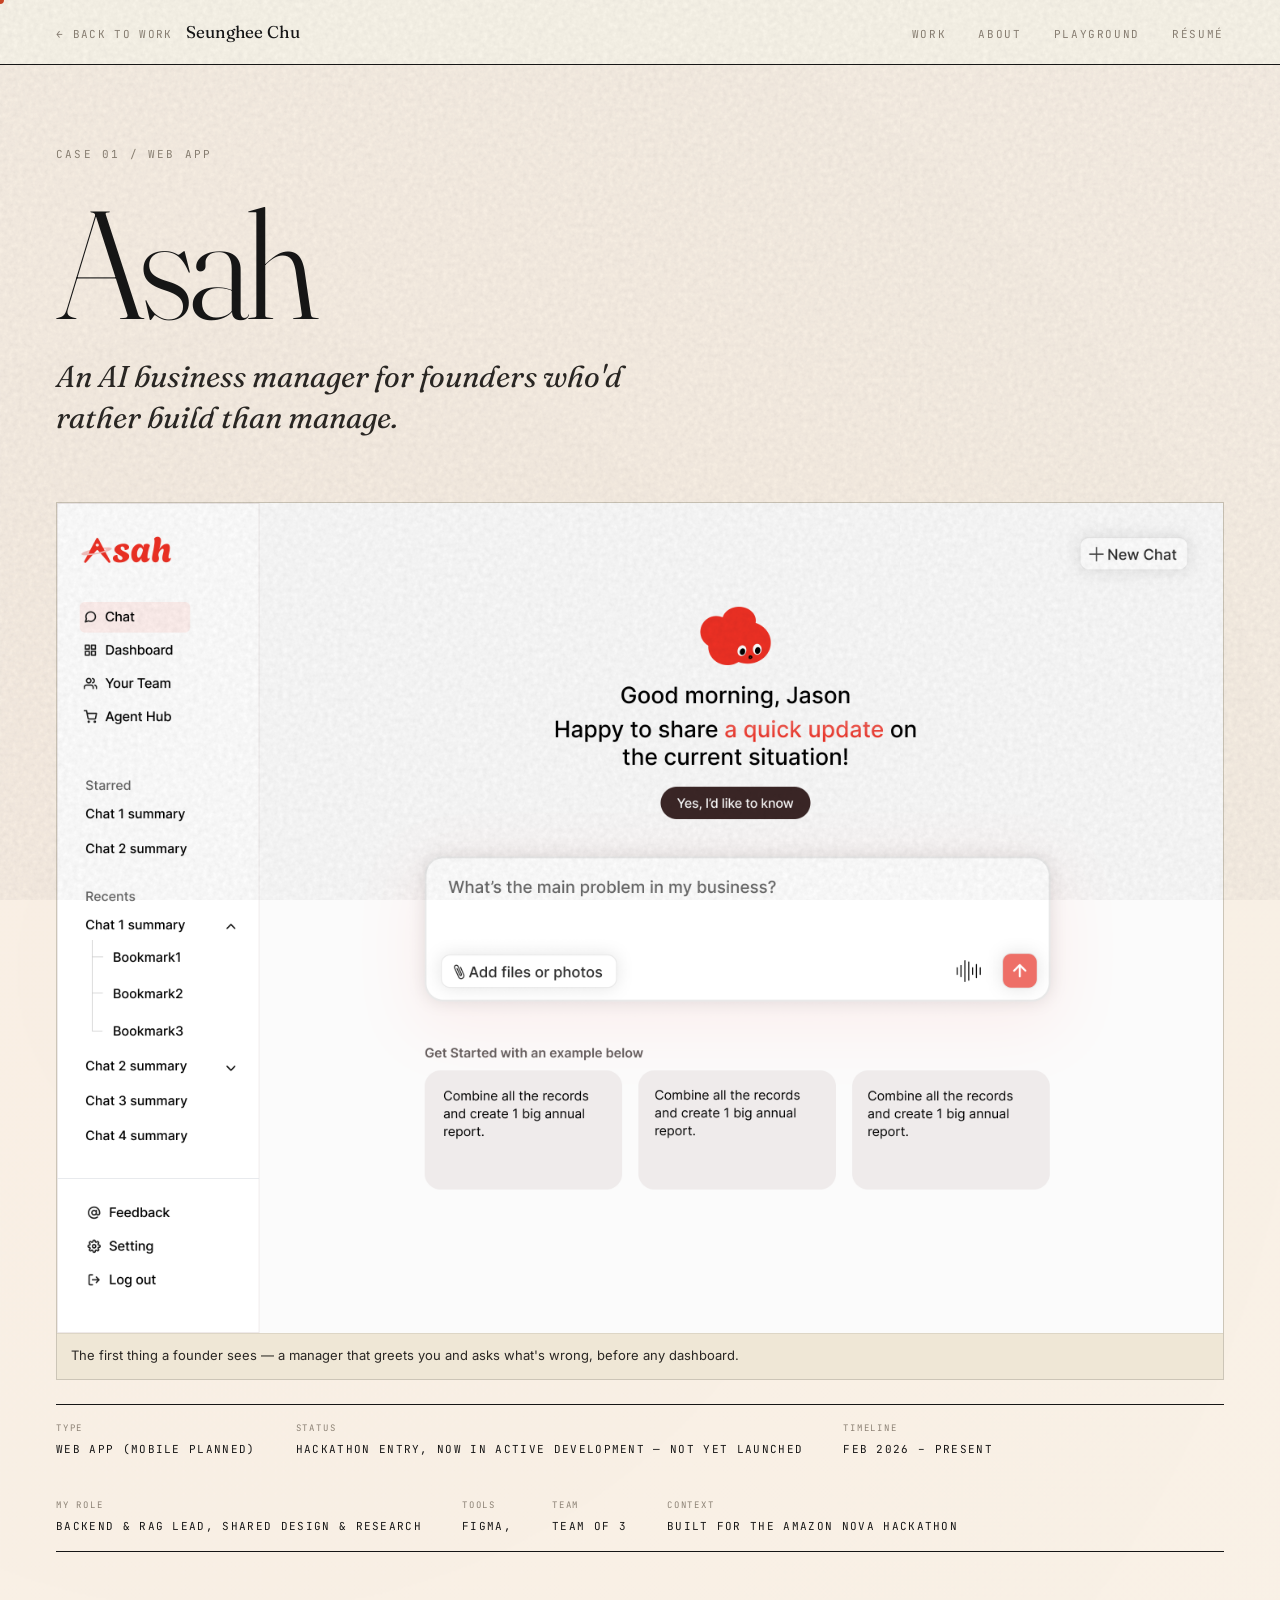
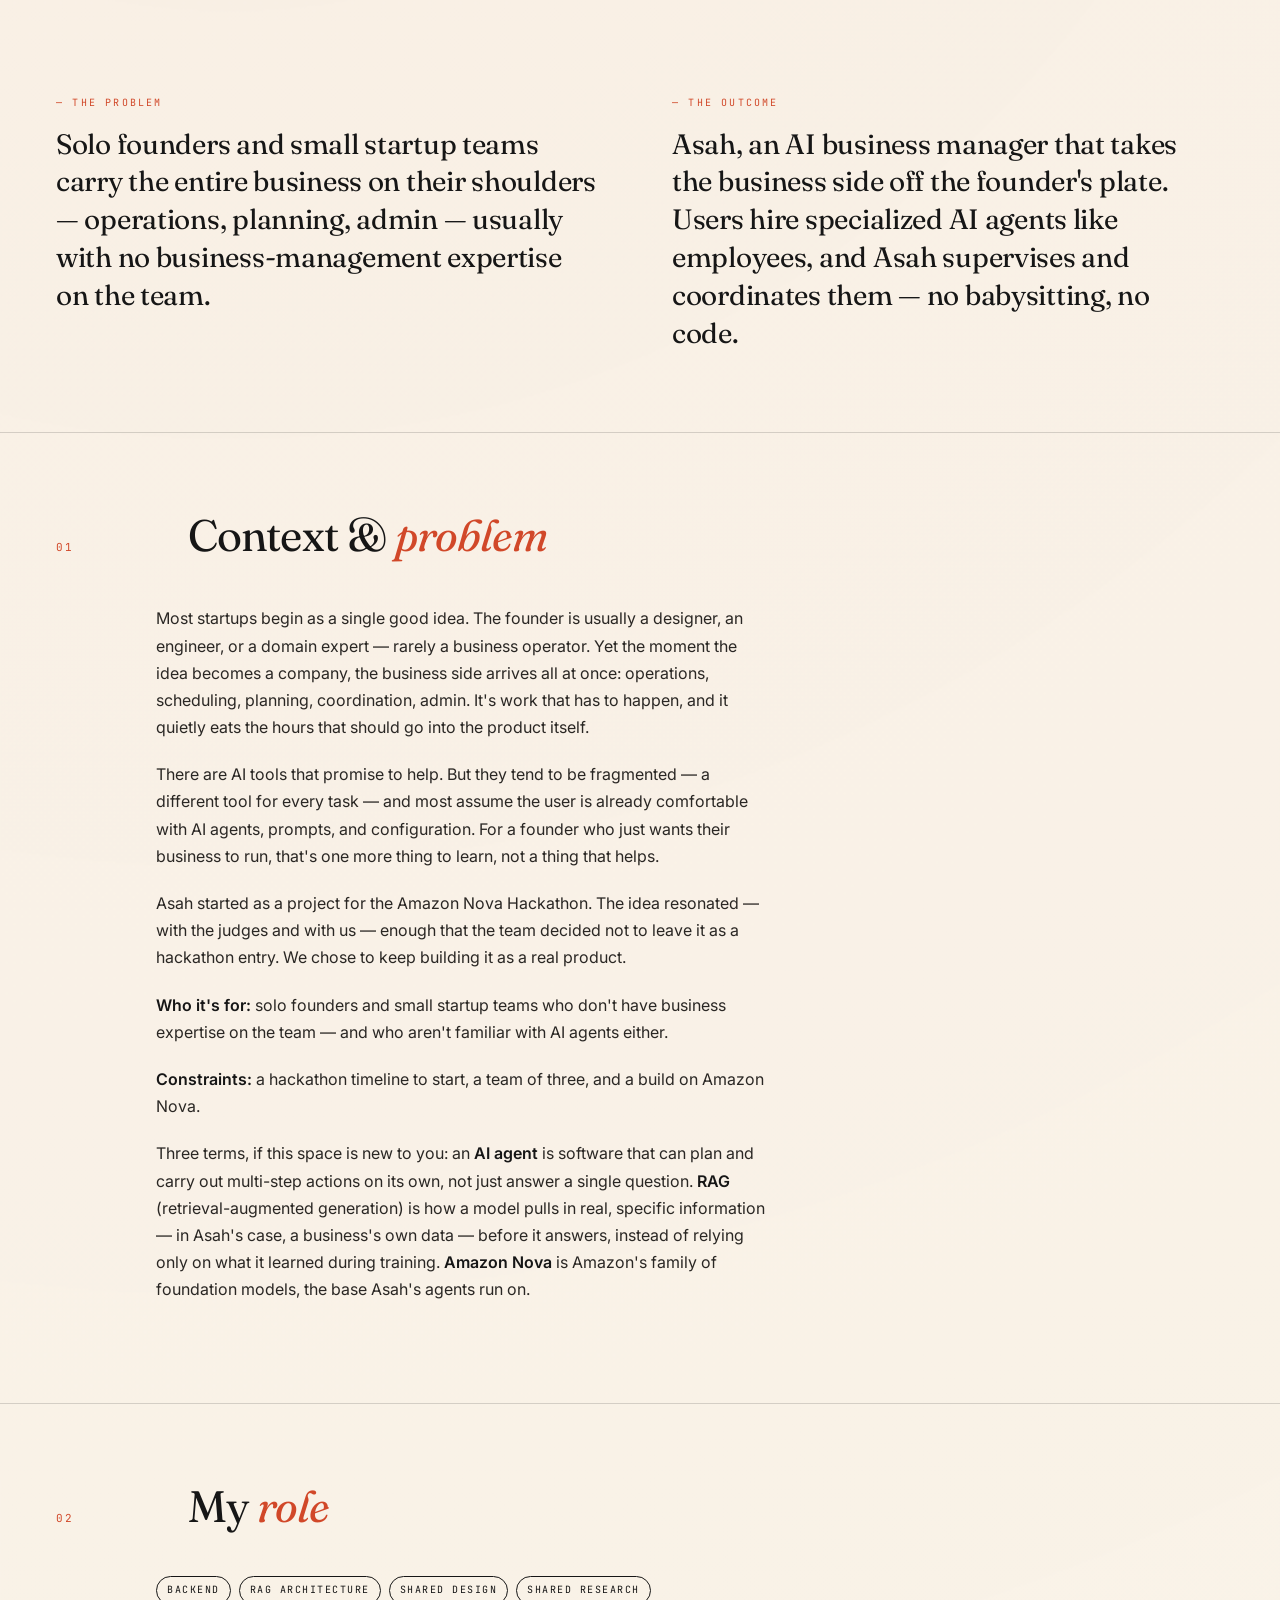
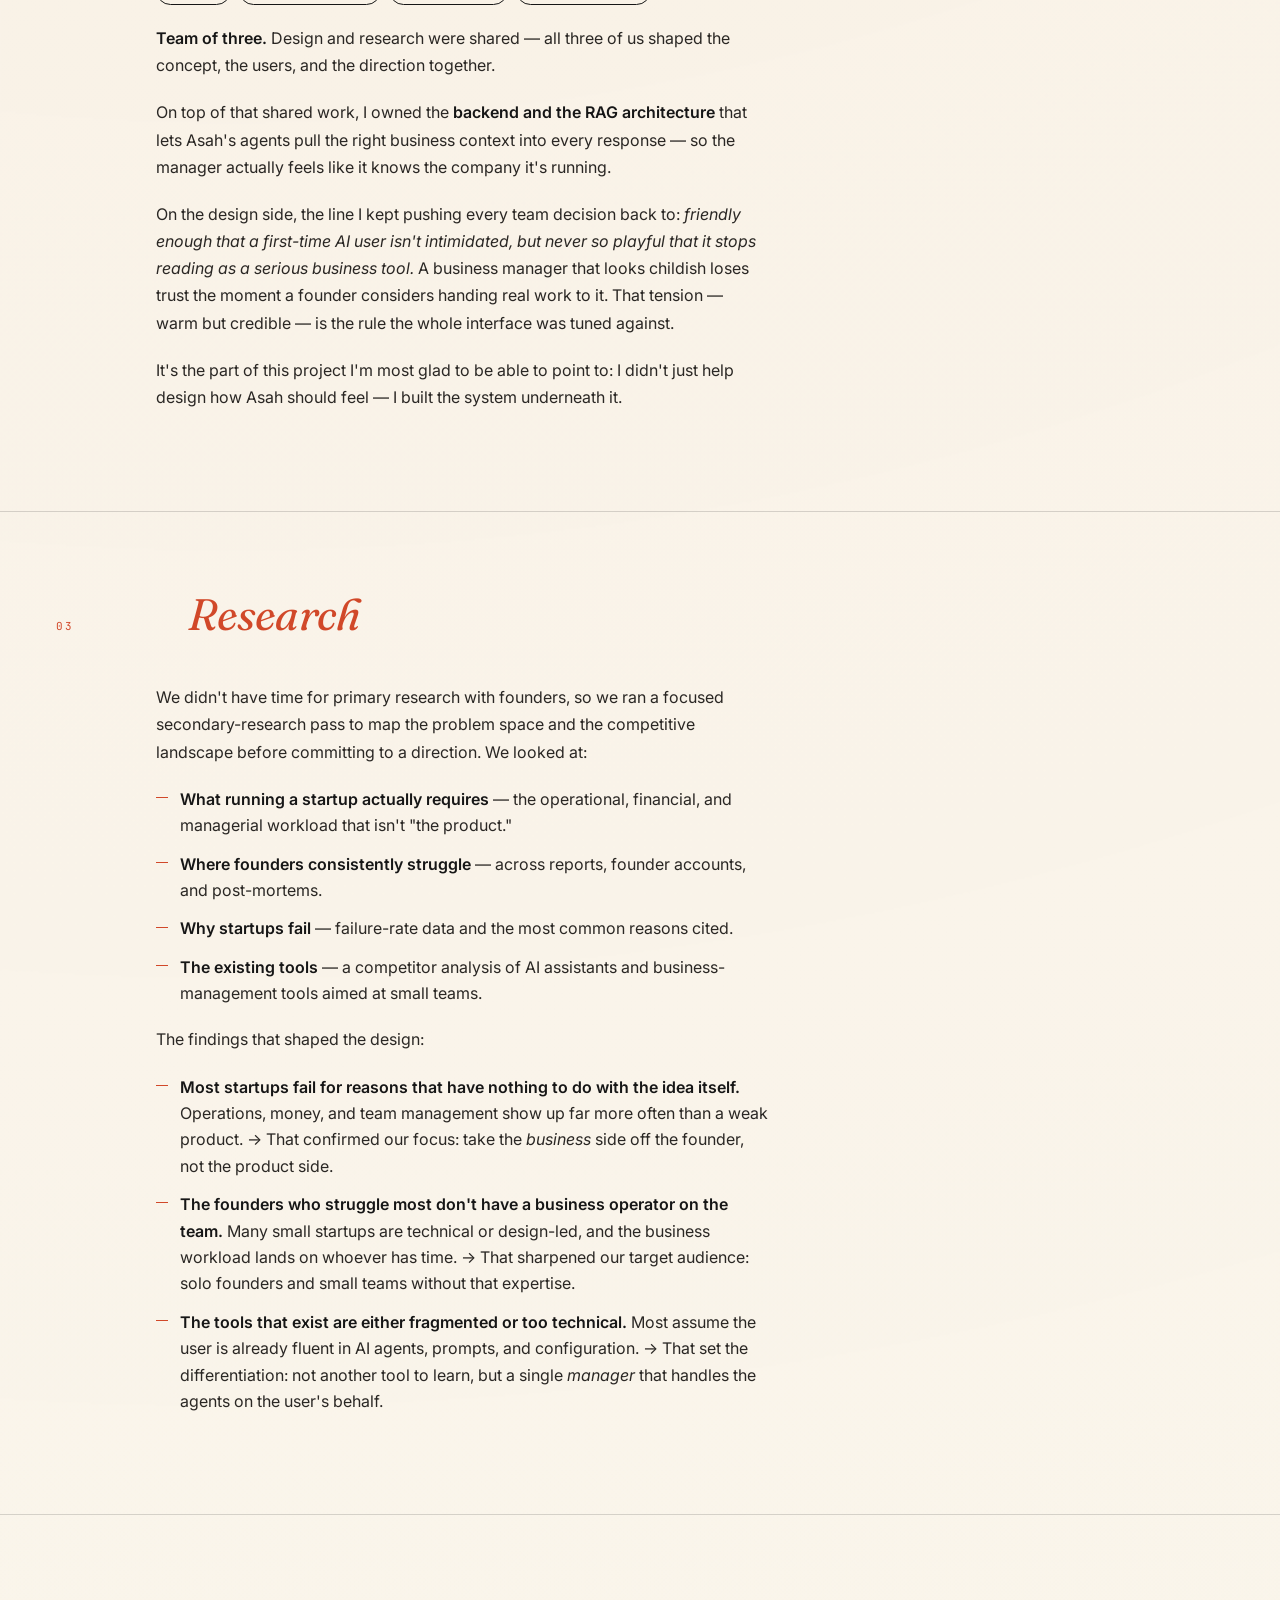
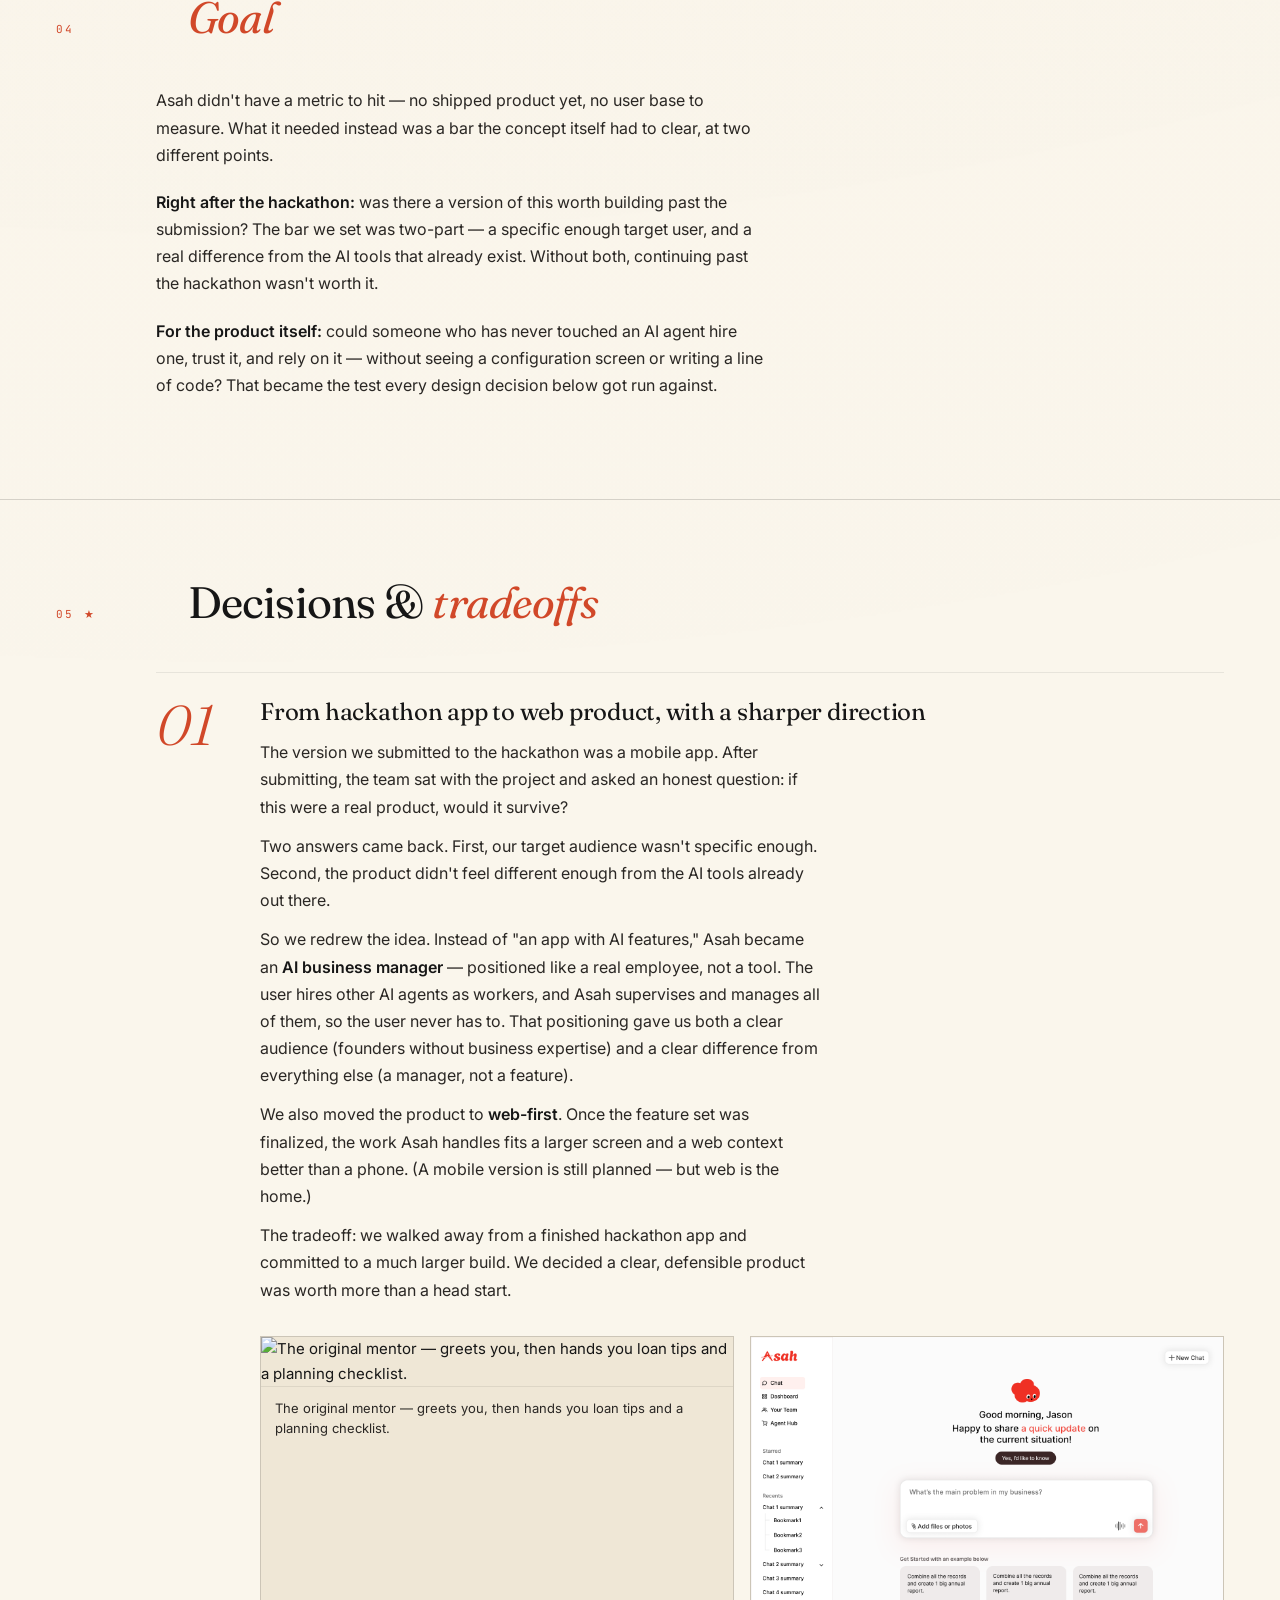
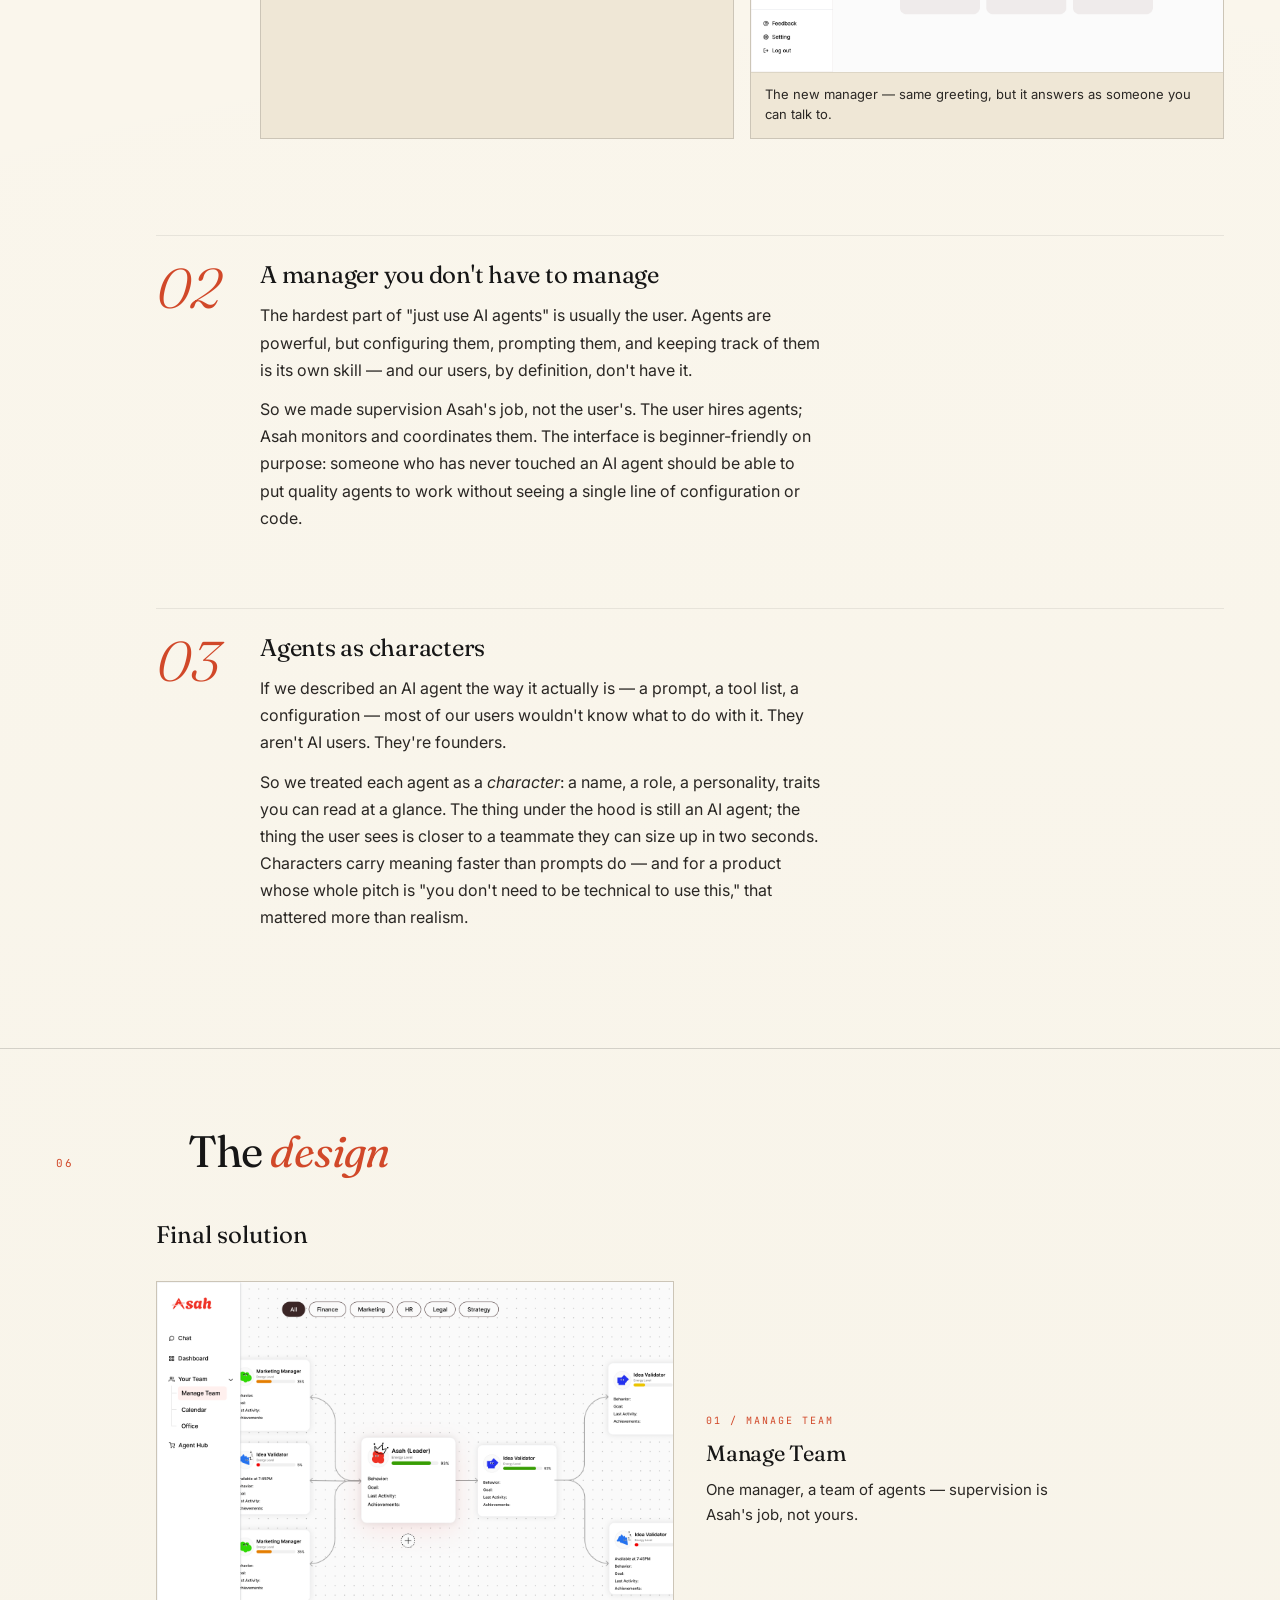
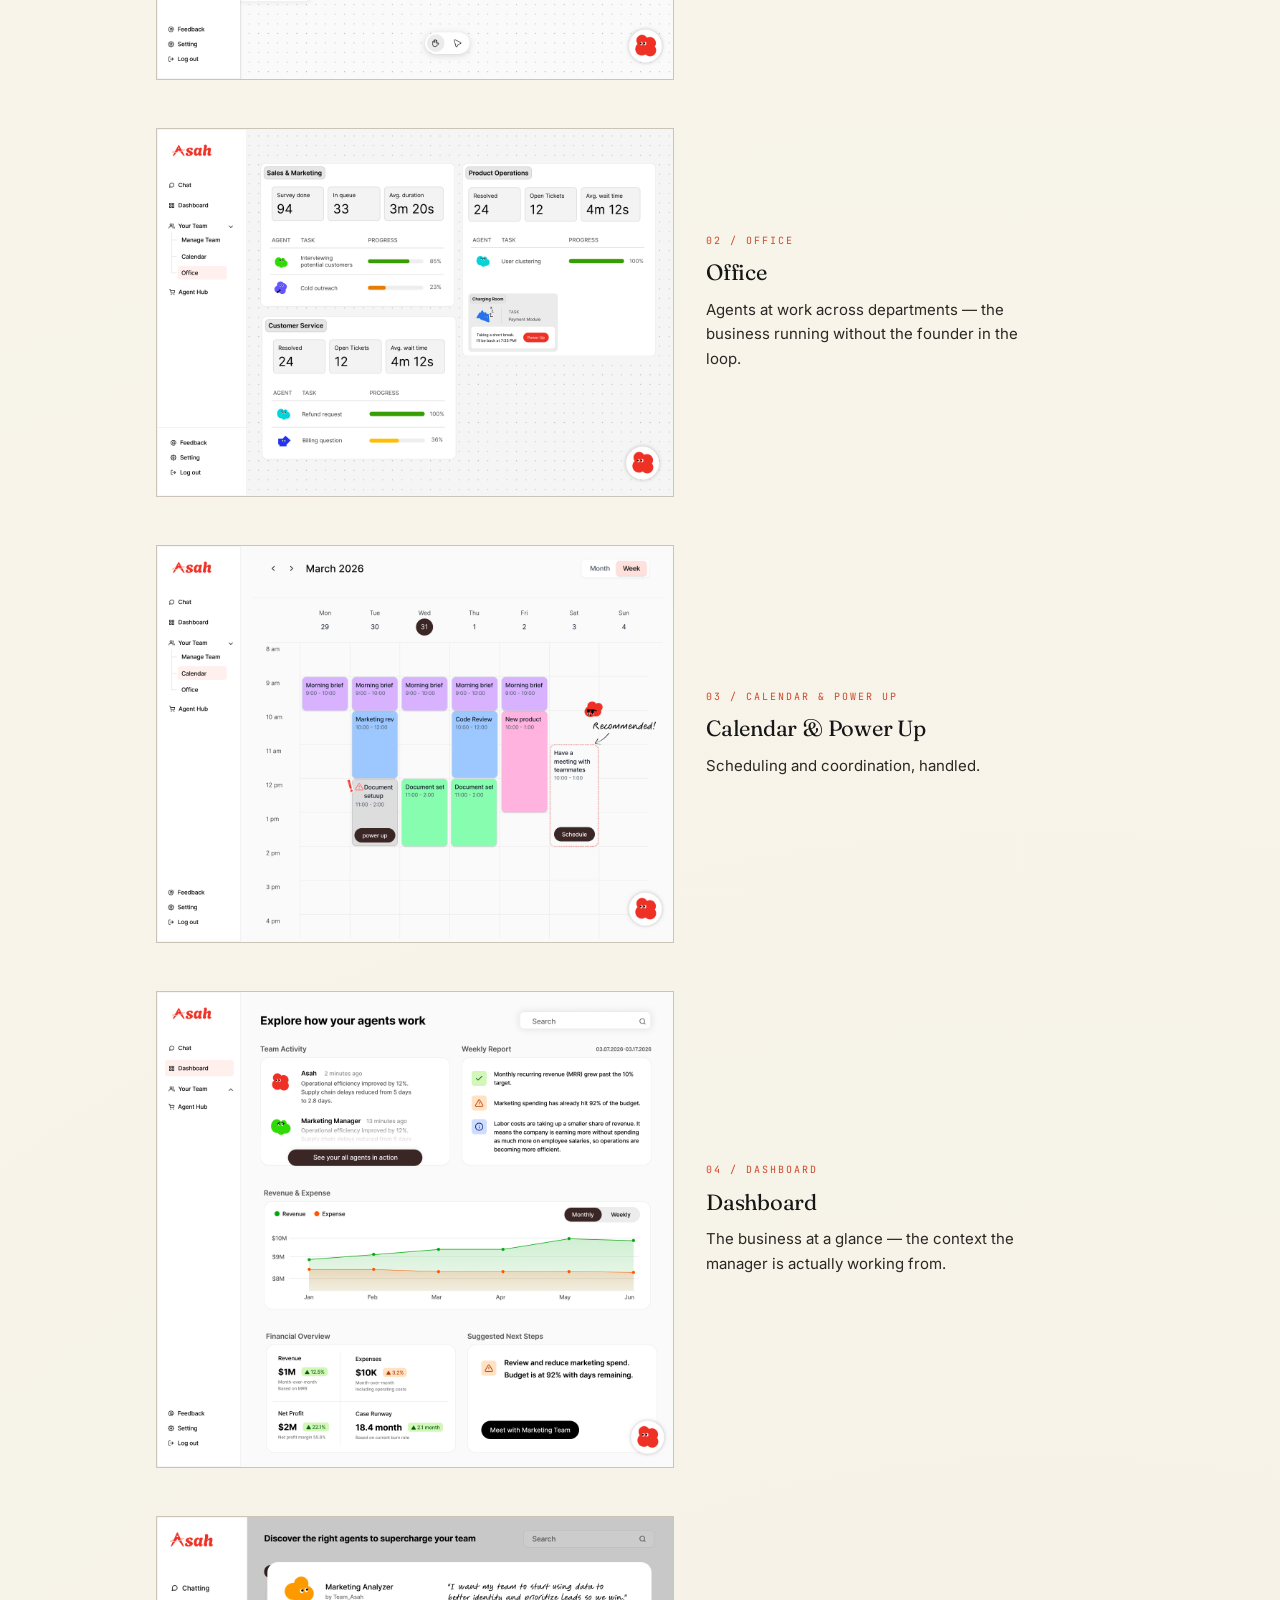
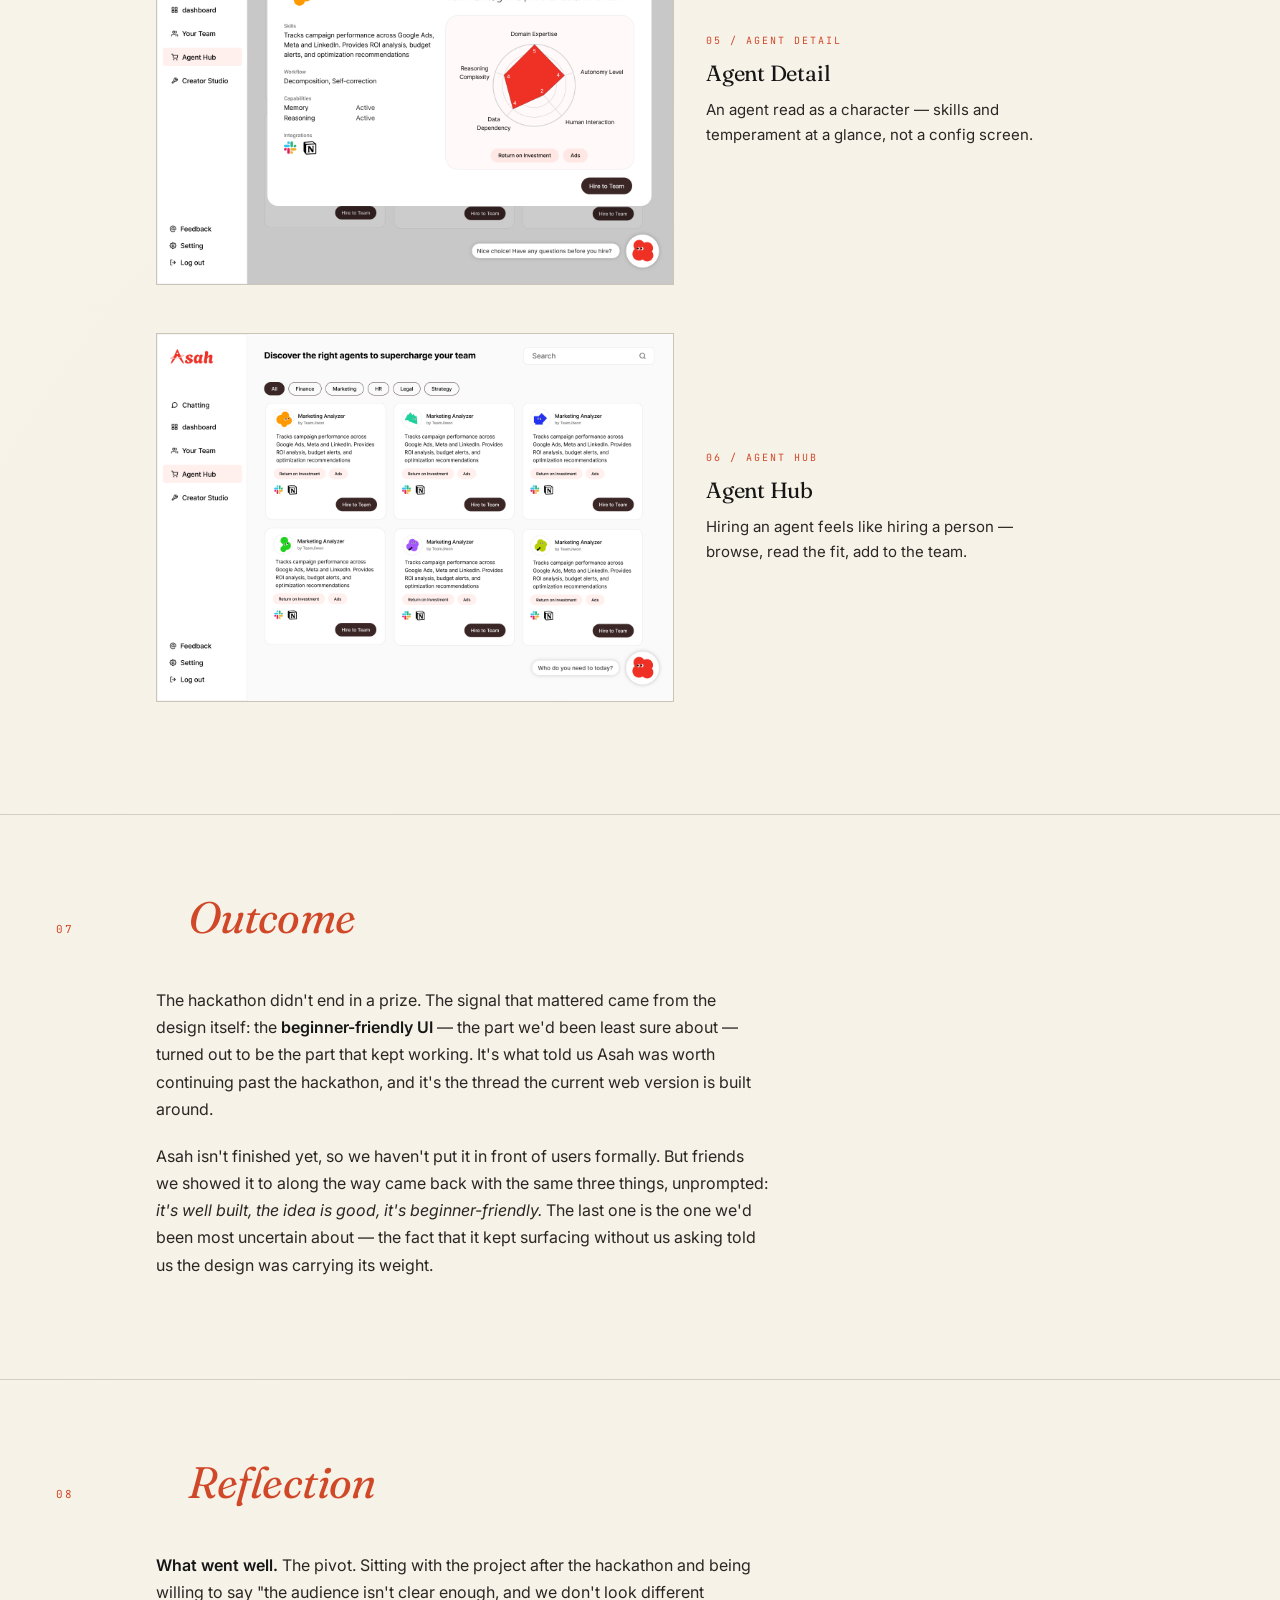
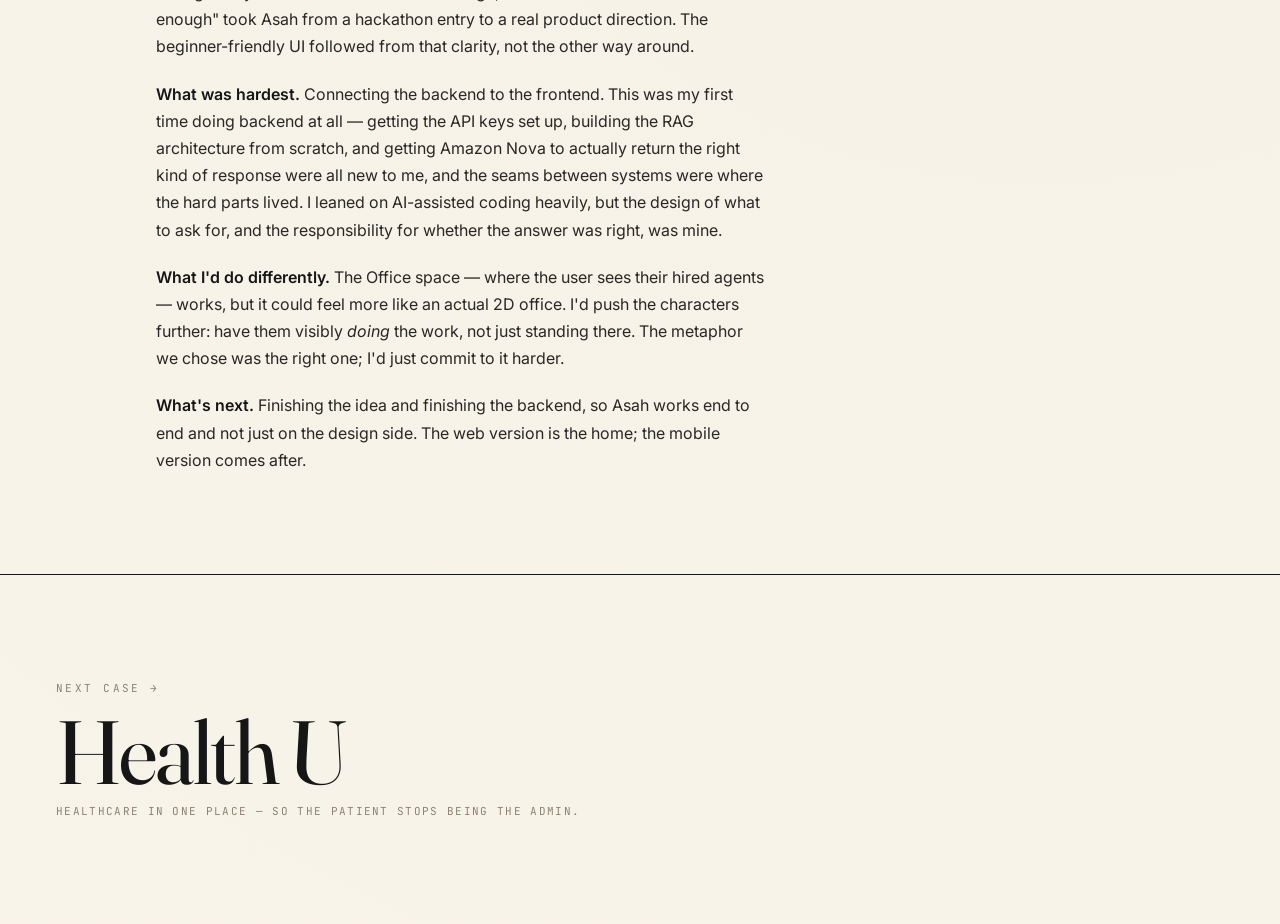
==== commit 04ff9ab9: "Add a Goal section to the Asah case study, cherry-picked from Nika's template Kelly asked me to read" ====
--- a/asah/index.html
+++ b/asah/index.html
@@ -5,15 +5,6 @@
 <meta name="viewport" content="width=device-width, initial-scale=1.0">
 <title>Asah — Seunghee (Kelly) Chu</title>
 <meta name="description" content="Asah · AI business manager. A case study by Seunghee (Kelly) Chu.">
-<meta name="theme-color" content="#FAF6EC">
-<link rel="canonical" href="https://chuseungh2.github.io/portfolio/asah/">
-<link rel="icon" type="image/svg+xml" href="../assets/favicon.svg">
-<meta property="og:type" content="article">
-<meta property="og:title" content="Asah — Seunghee (Kelly) Chu">
-<meta property="og:description" content="Asah · AI business manager. A case study by Seunghee (Kelly) Chu.">
-<meta property="og:url" content="https://chuseungh2.github.io/portfolio/asah/">
-<meta property="og:image" content="https://chuseungh2.github.io/portfolio/assets/images/asah/asah-hero.png">
-<meta name="twitter:card" content="summary_large_image">
 
 <link rel="preconnect" href="https://fonts.googleapis.com">
 <link rel="preconnect" href="https://fonts.gstatic.com" crossorigin>
@@ -22,18 +13,16 @@
 <link rel="stylesheet" href="../assets/css/styles.css">
 </head>
 <body>
-
-<a class="skip-link" href="#main">Skip to content</a>
 
 <nav class="nav">
   <div class="nav-inner">
     <a class="nav-mark" href="../index.html#work">
       <span class="back">← Back to work</span>Seunghee Chu
     </a>
-    <button class="nav-toggle" aria-label="Toggle navigation" aria-expanded="false" aria-controls="site-nav-links">
+    <button class="nav-toggle" aria-label="Toggle navigation" aria-expanded="false">
       <span></span><span></span><span></span>
     </button>
-    <div class="nav-links" id="site-nav-links">
+    <div class="nav-links">
       <a href="../index.html#work">Work</a>
       <a href="../index.html#about">About</a>
       <a href="../index.html#playground">Playground</a>
@@ -42,7 +31,7 @@
   </div>
 </nav>
 
-<main id="main">
+<main>
 
   <section class="wrap case-hero">
     <p class="case-eyebrow">Case 01 / Web app</p>
@@ -50,7 +39,7 @@
     <p class="tagline">An AI business manager for founders who'd rather build than manage.</p>
 
     <figure class="case-hero-visual case-image-figure">
-      <img width="2880" height="2048" fetchpriority="high" decoding="async" src="../assets/images/asah/asah-hero.png" alt="The first thing a founder sees — a manager that greets you and asks what's wrong, before any dashboard." style="width:100%;height:auto">
+      <img src="../assets/images/asah/asah-hero.png" alt="The first thing a founder sees — a manager that greets you and asks what's wrong, before any dashboard." style="width:100%;height:auto">
       <figcaption class="case-figure-caption">The first thing a founder sees — a manager that greets you and asks what's wrong, before any dashboard.</figcaption>
     </figure>
 
@@ -58,8 +47,8 @@
       <div><dt>Type</dt><dd>Web app (mobile planned)</dd></div>
       <div><dt>Status</dt><dd>Hackathon entry, now in active development — not yet launched</dd></div>
       <div><dt>Timeline</dt><dd>Feb 2026 – present</dd></div>
-      <div><dt>My role</dt><dd>Backend &amp; research (with a teammate), shared design</dd></div>
-      <div><dt>Tools</dt><dd>Figma, Vite/React/TypeScript, Python (FastAPI), Supabase</dd></div>
+      <div><dt>My role</dt><dd>Backend &amp; RAG lead, shared design &amp; research</dd></div>
+      <div><dt>Tools</dt><dd>Figma, <span class="inline-note">[Kelly: other tools]</span></dd></div>
       <div><dt>Team</dt><dd>Team of 3</dd></div>
       <div><dt>Context</dt><dd>Built for the Amazon Nova Hackathon</dd></div>
     </dl>
@@ -84,10 +73,9 @@
     <div class="case-body">
       <p>Most startups begin as a single good idea. The founder is usually a designer, an engineer, or a domain expert — rarely a business operator. Yet the moment the idea becomes a company, the business side arrives all at once: operations, scheduling, planning, coordination, admin. It's work that has to happen, and it quietly eats the hours that should go into the product itself.</p>
       <p>There are AI tools that promise to help. But they tend to be fragmented — a different tool for every task — and most assume the user is already comfortable with AI agents, prompts, and configuration. For a founder who just wants their business to run, that's one more thing to learn, not a thing that helps.</p>
-      <p>Asah started as a project for the Amazon Nova Hackathon. That original version was built for first-time founders specifically: it scored a business idea for viability — strengths, risks, revenue projections — scanned uploaded contracts and legal documents for risk, and laid out a roadmap of what to do next. It didn't win. But the idea resonated enough — with us, if not with the judges — that the team decided not to leave it as a hackathon entry, and rebuilt it into the web-first, agent-based product described below.</p>
+      <p>Asah started as a project for the Amazon Nova Hackathon. The idea resonated — with the judges and with us — enough that the team decided not to leave it as a hackathon entry. We chose to keep building it as a real product.</p>
       <p><strong>Who it's for:</strong> solo founders and small startup teams who don't have business expertise on the team — and who aren't familiar with AI agents either.</p>
       <p><strong>Constraints:</strong> a hackathon timeline to start, a team of three, and a build on Amazon Nova.</p>
-      <p>This isn't a hypothetical gap: founders already pay for the pieces of it separately — outsourced ops help, scattered business-management SaaS, sometimes a part-time hire just to keep the admin from piling up. Asah's bet is that a single manager replaces the stack, not that it invents a need nobody has. <span class="inline-note">[Kelly: if you have a real number or example from the competitor research in 03 — what founders typically spend on this today, or a specific tool people pay for — it'd land harder here than the general claim above.]</span></p>
       <p class="case-note">Three terms, if this space is new to you: an <strong>AI agent</strong> is software that can plan and carry out multi-step actions on its own, not just answer a single question. <strong>RAG</strong> (retrieval-augmented generation) is how a model pulls in real, specific information — in Asah's case, a business's own data — before it answers, instead of relying only on what it learned during training. <strong>Amazon Nova</strong> is Amazon's family of foundation models, the base Asah's agents run on.</p>
     </div>
   </section>
@@ -99,13 +87,15 @@
     </div>
     <div class="case-body">
       <div class="role-tags">
-        <span>Backend (shared)</span>
+        <span>Backend</span>
+        <span>RAG architecture</span>
         <span>Shared design</span>
         <span>Shared research</span>
       </div>
       <p><strong>Team of three.</strong> Design and research were shared — all three of us shaped the concept, the users, and the direction together.</p>
-      <p>The backend and knowledge layer were also team work — I built it alongside a teammate, leaning on AI-assisted coding for both of us, and at this distance I can't cleanly separate which lines were whose. What I can speak to is the thinking: what the agent contract had to guarantee (an honest "uncertain" instead of a confident guess), and why the knowledge layer needed to ground an agent in the specific company it's working for, not answer in generalities. See <strong>06 How it works</strong> for what that actually looks like in the code.</p>
-      <p>On the design side, the line I kept pushing every team decision back to: <em>friendly enough that a first-time AI user isn't intimidated, but never so playful that it stops reading as a serious business tool.</em> A business manager that looks childish loses trust the moment a founder considers handing real work to it. That tension — warm but credible — is the rule the whole interface was tuned against, backend included.</p>
+      <p>On top of that shared work, I owned the <strong>backend and the RAG architecture</strong> that lets Asah's agents pull the right business context into every response — so the manager actually feels like it knows the company it's running. <span class="inline-note">[Kelly: confirm this is right, or replace with how you'd describe what your RAG setup does.]</span></p>
+      <p>On the design side, the line I kept pushing every team decision back to: <em>friendly enough that a first-time AI user isn't intimidated, but never so playful that it stops reading as a serious business tool.</em> A business manager that looks childish loses trust the moment a founder considers handing real work to it. That tension — warm but credible — is the rule the whole interface was tuned against.</p>
+      <p>It's the part of this project I'm most glad to be able to point to: I didn't just help design how Asah should feel — I built the system underneath it.</p>
     </div>
   </section>
 
@@ -127,7 +117,6 @@
         <li><strong>Most startups fail for reasons that have nothing to do with the idea itself.</strong> Operations, money, and team management show up far more often than a weak product. → That confirmed our focus: take the <em>business</em> side off the founder, not the product side. <span class="inline-note">[Kelly: if there's a specific number or source you remember (e.g. "X% of startups fail because of…"), drop it in.]</span></li>
         <li><strong>The founders who struggle most don't have a business operator on the team.</strong> Many small startups are technical or design-led, and the business workload lands on whoever has time. → That sharpened our target audience: solo founders and small teams without that expertise.</li>
         <li><strong>The tools that exist are either fragmented or too technical.</strong> Most assume the user is already fluent in AI agents, prompts, and configuration. → That set the differentiation: not another tool to learn, but a single <em>manager</em> that handles the agents on the user's behalf. <span class="inline-note">[Kelly: if there were 2-3 specific competitors you compared against, name them here — concrete names land harder than "existing tools."]</span></li>
-        <li><strong>Founders don't know what to do once they've actually launched.</strong> Idea-stage guidance is everywhere; reports and founder accounts kept surfacing the same gap: once a business is actually running, there's no clear signal for the next move. → This is the finding that outlasted the pivot itself: the hackathon version answered it with a static roadmap screen (see Decision 02); the current one answers it by having the agents plan against a founder's actual goals and surface what's next directly, instead of a checklist everyone walks through the same way.</li>
       </ol>
     </div>
   </section>
@@ -157,45 +146,26 @@
           <span class="d-num">01</span>
           <div>
             <h3>From hackathon app to web product, with a sharper direction</h3>
-            <p>The version we submitted to the hackathon was a mobile app. After submitting, we asked an honest question: if this were a real product, would it survive? The answer was no — our target audience wasn't specific enough, and the product didn't feel different enough from the AI tools already out there.</p>
-            <p>So we redrew the idea. Instead of "an app with AI features," Asah became an <strong>AI business manager</strong> — positioned like a real employee, not a tool. The user hires other AI agents as workers, and Asah supervises all of them, so the user never has to. That gave us both a clear audience (founders without business expertise) and a clear difference from everything else. We also moved to <strong>web-first</strong>: the work Asah handles fits a larger screen better than a phone. (A mobile version is still planned — but web is the home.)</p>
+            <p>The version we submitted to the hackathon was a mobile app. After submitting, the team sat with the project and asked an honest question: if this were a real product, would it survive?</p>
+            <p>Two answers came back. First, our target audience wasn't specific enough. Second, the product didn't feel different enough from the AI tools already out there.</p>
+            <p>So we redrew the idea. Instead of "an app with AI features," Asah became an <strong>AI business manager</strong> — positioned like a real employee, not a tool. The user hires other AI agents as workers, and Asah supervises and manages all of them, so the user never has to. That positioning gave us both a clear audience (founders without business expertise) and a clear difference from everything else (a manager, not a feature).</p>
+            <p>We also moved the product to <strong>web-first</strong>. Once the feature set was finalized, the work Asah handles fits a larger screen and a web context better than a phone. (A mobile version is still planned — but web is the home.)</p>
             <p>The tradeoff: we walked away from a finished hackathon app and committed to a much larger build. We decided a clear, defensible product was worth more than a head start.</p>
-            <!-- TODO(Kelly): the before/after pair below is commented out because
-                 assets/images/asah/asah-old-home.png has never existed in this repo —
-                 it was rendering as a broken image on the live site. Drop the
-                 hackathon-version home screen in at that exact path, then delete
-                 these two comment lines to bring the comparison back. See
-                 CASE-STUDY-TODO.md.
             <div class="artifact-grid">
-              <!-- [Kelly: asah-old-home.png is not exported yet (Figma 178:576, see codex-image-handoff.md).
-                   Drop the PNG into assets/images/asah/ and restore this figure:
               <figure class="artifact">
-                <img src="../assets/images/asah/asah-old-home.png" alt="The original mentor — greets you, then opens into idea validation, contract review, and a roadmap of what's next." style="width:100%;height:auto">
-                <figcaption class="case-figure-caption">The original mentor — greets you, then opens into idea validation, contract review, and a roadmap of what's next.</figcaption>
+                <img src="../assets/images/asah/asah-old-home.png" alt="The original mentor — greets you, then hands you loan tips and a planning checklist." style="width:100%;height:auto">
+                <figcaption class="case-figure-caption">The original mentor — greets you, then hands you loan tips and a planning checklist.</figcaption>
               </figure>
-              -->
               <figure class="artifact">
-                <img width="2880" height="2048" loading="lazy" decoding="async" src="../assets/images/asah/asah-hero.png" alt="The new manager — same greeting, but it answers as someone you can talk to." style="width:100%;height:auto">
+                <img src="../assets/images/asah/asah-hero.png" alt="The new manager — same greeting, but it answers as someone you can talk to." style="width:100%;height:auto">
                 <figcaption class="case-figure-caption">The new manager — same greeting, but it answers as someone you can talk to.</figcaption>
               </figure>
             </div>
-            -->
-            <p class="inline-note">[Kelly: drop asah-old-home.png into assets/images/asah/ and uncomment the before/after pair just above this line.]</p>
           </div>
         </div>
 
         <div class="decision">
           <span class="d-num">02</span>
-          <div>
-            <h3>The roadmap became a behavior, not a screen</h3>
-            <p>The hackathon version had an explicit roadmap: a checklist a founder could see and step through — idea validation, business planning, legal setup, MVP development, launch. It came from a real gap: founders kept saying that once a business was actually running, they didn't know what to do next (see Research). Idea-stage guidance is everywhere; after launch, it dries up.</p>
-            <p>That screen didn't survive the pivot, but the instinct behind it did. Instead of one fixed checklist every founder walks through the same way, the job moved into the manager itself: agents plan against a founder's actual goals and tell them what's next, tailored to where that specific business is — not a generic five-step list rendered the same for everyone.</p>
-            <p>The tradeoff: a checklist is scannable at a glance in a way a conversation isn't. We decided personalized was worth more than skimmable — the same call as Decision 04, just applied to planning instead of agent setup.</p>
-          </div>
-        </div>
-
-        <div class="decision">
-          <span class="d-num">03</span>
           <div>
             <h3>A manager you don't have to manage</h3>
             <p>The hardest part of "just use AI agents" is usually the user. Agents are powerful, but configuring them, prompting them, and keeping track of them is its own skill — and our users, by definition, don't have it.</p>
@@ -204,7 +174,7 @@
         </div>
 
         <div class="decision">
-          <span class="d-num">04</span>
+          <span class="d-num">03</span>
           <div>
             <h3>Agents as characters</h3>
             <p>If we described an AI agent the way it actually is — a prompt, a tool list, a configuration — most of our users wouldn't know what to do with it. They aren't AI users. They're founders.</p>
@@ -219,32 +189,6 @@
   <section class="wrap case-section">
     <div class="case-section-head">
       <span class="num">06</span>
-      <h2>How it <em>works</em></h2>
-    </div>
-    <div class="case-body">
-      <p>The beginner-friendly interface in the sections above is the visible half of Decision 02. This is the half underneath it — the system that has to actually absorb the complexity for the UI to get away with hiding it. What's below describes the current web build, which has moved on from the version we submitted to the hackathon in Decision 01.</p>
-      <p><strong>One contract, swappable engines.</strong> The app doesn't talk to agents directly — it talks to a single interface, <code>AgentRuntime</code>: send a request, get back an output with a status of <code>ok</code>, <code>uncertain</code>, or <code>error</code>, plus the sources an agent found its answer from. Whichever real backend is actually answering gets swapped in behind that one interface. Until an engine is plugged in, the default implementation returns an error instead of a made-up answer — the "don't guess" rule from Decision 02 isn't just house style here, it's the type the code compiles against.</p>
-      <p><strong>Real backends, not mocks, for three agents.</strong> An Email agent (behind Google OAuth), a Research agent, and an SDR agent each run as their own Python (FastAPI) service, and each is reached through one file that owns every request and response mapping for that agent — so a backend change touches one seam, not the app. Getting an agent this far — a working auth flow, a real HTTP contract, a UI that survives a slow or failed response instead of just hanging — turned out to be most of the actual engineering, more than the chat surface itself.</p>
-      <p><strong>What "uncertain" looks like in the product:</strong> the Research agent makes this literal. Every claim in a report carries a confidence label (high / medium / low / unverified) and stays collapsed behind its own citations until a user opens it — trustworthy enough to read at a glance, the receipts one click under it if you want them. That progressive-disclosure shape is "warm but credible" (Decision 02) built into a data schema, not just a chat tone.</p>
-      <p><strong>A constraint that reshaped the interface:</strong> Research reports cost real money per request — several model calls per report — and can take anywhere from seconds to a couple of minutes to come back. That's why every request in the app is cancelable mid-flight instead of trapping the user behind a spinner they can't back out of. The backend's cost shaped a piece of the frontend contract.</p>
-      <p><strong>Supervision, made visible:</strong> a running activity log records only real agent executions — never the seed/demo agents — each with what it did and a one-line result ("3 leads from 20 reviewed"), and a link back to where it happened. It's the closest thing on the page to watching the manager actually manage.</p>
-      <p><strong>RAG — where it stands, honestly:</strong> the knowledge layer is being rebuilt right now — Postgres with pgvector, documents chunked and embedded, retrieved before an agent answers — and it isn't finished. An earlier version of Asah, the one built for the hackathon, had a working version of exactly this, built for a different job: scanning a founder's uploaded contracts and legal documents for risk. Documents were chunked at 1,000 characters with a 200-character overlap, embedded with Amazon Titan Text Embeddings V2, searched with FAISS, answered by Amazon Nova, and cited by source in the response — with a jurisdiction-rules database as a fallback so a search that came up empty still returned something grounded instead of nothing. That's the bar the current rebuild is aimed at, not a hypothetical.</p>
-      <p><strong>What isn't built yet:</strong> the verification loop "Asah supervises agents" implies — one agent's output getting checked before a user sees it. The contract has room for it (that's what the <code>uncertain</code> status is for), but nothing assigns it automatically today. That gap is real, and it's what Reflection points at under "what's next."</p>
-      <p>One small detail from the design side, because it's mine directly: in the Research agent's report cards, every number inside a claim gets pulled out and set in the brand color, so scanning a paragraph gets you the scale of a finding without reading every sentence — and each claim carries a small confidence-colored dot ahead of its text, so a low-confidence claim is flagged before you've read it, not labeled after. Small, but it's the same "warm but credible" rule from Decision 02, applied to a data table instead of a chat bubble.</p>
-      <p><strong>Stack:</strong> Vite + React + TypeScript on the frontend; Python (FastAPI) for the agent backends; storage moving from local-only to Supabase (Postgres with row-level security, plus pgvector for the RAG rebuild above).</p>
-      <!-- TODO(Kelly): drop a system diagram at the exact path below, then uncomment
-           this figure to bring it into the page. See CASE-STUDY-TODO.md.
-      <figure class="case-image-figure">
-        <img src="../assets/images/asah/asah-system-diagram.png" alt="How a request moves through Asah: user → manager (AgentRuntime) → agent backend → back through the manager." style="width:100%;height:auto">
-        <figcaption class="case-figure-caption">How a request moves through Asah — the manager stays in the loop on both ends.</figcaption>
-      </figure>
-      -->
-    </div>
-  </section>
-
-  <section class="wrap case-section">
-    <div class="case-section-head">
-      <span class="num">07</span>
       <h2>The <em>design</em></h2>
     </div>
     <div class="case-body is-wide">
@@ -252,7 +196,7 @@
       <div class="screen-walkthrough">
         <div class="screen">
           <figure class="screen-frame case-screen-figure">
-            <img width="2880" height="2212" loading="lazy" decoding="async" src="../assets/images/asah/asah-manage-team.png" alt="One manager, a team of agents — supervision is Asah's job, not yours." style="width:100%;height:auto">
+            <img src="../assets/images/asah/asah-manage-team.png" alt="One manager, a team of agents — supervision is Asah's job, not yours." style="width:100%;height:auto">
           </figure>
           <div class="screen-caption">
             <p class="num">01 / Manage Team</p>
@@ -262,7 +206,7 @@
         </div>
         <div class="screen">
           <figure class="screen-frame case-screen-figure">
-            <img width="2880" height="2048" loading="lazy" decoding="async" src="../assets/images/asah/asah-office.png" alt="Agents at work across departments — the business running without the founder in the loop." style="width:100%;height:auto">
+            <img src="../assets/images/asah/asah-office.png" alt="Agents at work across departments — the business running without the founder in the loop." style="width:100%;height:auto">
           </figure>
           <div class="screen-caption">
             <p class="num">02 / Office</p>
@@ -272,7 +216,7 @@
         </div>
         <div class="screen">
           <figure class="screen-frame case-screen-figure">
-            <img width="2880" height="2212" loading="lazy" decoding="async" src="../assets/images/asah/asah-calendar.png" alt="Scheduling and coordination, handled." style="width:100%;height:auto">
+            <img src="../assets/images/asah/asah-calendar.png" alt="Scheduling and coordination, handled." style="width:100%;height:auto">
           </figure>
           <div class="screen-caption">
             <p class="num">03 / Calendar &amp; Power Up</p>
@@ -282,7 +226,7 @@
         </div>
         <div class="screen">
           <figure class="screen-frame case-screen-figure">
-            <img width="2880" height="2652" loading="lazy" decoding="async" src="../assets/images/asah/asah-dashboard.png" alt="The business at a glance — the context the manager is actually working from." style="width:100%;height:auto">
+            <img src="../assets/images/asah/asah-dashboard.png" alt="The business at a glance — the context the manager is actually working from." style="width:100%;height:auto">
           </figure>
           <div class="screen-caption">
             <p class="num">04 / Dashboard</p>
@@ -292,7 +236,7 @@
         </div>
         <div class="screen">
           <figure class="screen-frame case-screen-figure">
-            <img width="2880" height="2048" loading="lazy" decoding="async" src="../assets/images/asah/asah-agent-detail.png" alt="An agent read as a character — skills and temperament at a glance, not a config screen." style="width:100%;height:auto">
+            <img src="../assets/images/asah/asah-agent-detail.png" alt="An agent read as a character — skills and temperament at a glance, not a config screen." style="width:100%;height:auto">
           </figure>
           <div class="screen-caption">
             <p class="num">05 / Agent Detail</p>
@@ -302,7 +246,7 @@
         </div>
         <div class="screen">
           <figure class="screen-frame case-screen-figure">
-            <img width="2880" height="2048" loading="lazy" decoding="async" src="../assets/images/asah/asah-agent-hub.png" alt="Hiring an agent feels like hiring a person — browse, read the fit, add to the team." style="width:100%;height:auto">
+            <img src="../assets/images/asah/asah-agent-hub.png" alt="Hiring an agent feels like hiring a person — browse, read the fit, add to the team." style="width:100%;height:auto">
           </figure>
           <div class="screen-caption">
             <p class="num">06 / Agent Hub</p>
@@ -316,7 +260,7 @@
 
   <section class="wrap case-section">
     <div class="case-section-head">
-      <span class="num">08</span>
+      <span class="num">07</span>
       <h2><em>Outcome</em></h2>
     </div>
     <div class="case-body">
@@ -327,7 +271,7 @@
 
   <section class="wrap case-section">
     <div class="case-section-head">
-      <span class="num">09</span>
+      <span class="num">08</span>
       <h2><em>Reflection</em></h2>
     </div>
     <div class="case-body">
@@ -335,7 +279,6 @@
       <p><strong>What was hardest.</strong> Connecting the backend to the frontend. This was my first time doing backend at all — getting the API keys set up, building the RAG architecture from scratch, and getting Amazon Nova to actually return the right kind of response were all new to me, and the seams between systems were where the hard parts lived. I leaned on AI-assisted coding heavily, but the design of what to ask for, and the responsibility for whether the answer was right, was mine.</p>
       <p><strong>What I'd do differently.</strong> The Office space — where the user sees their hired agents — works, but it could feel more like an actual 2D office. I'd push the characters further: have them visibly <em>doing</em> the work, not just standing there. The metaphor we chose was the right one; I'd just commit to it harder.</p>
       <p><strong>What's next.</strong> Finishing the idea and finishing the backend, so Asah works end to end and not just on the design side. The web version is the home; the mobile version comes after.</p>
-      <p><strong>Why this problem.</strong> <span class="inline-note">[Kelly: beyond starting at the hackathon — is there a personal reason this problem stuck? Watched a founder you know drown in ops, tried to run something yourself, anything. This is the one thing missing that turns "we built an AI tool" into a story an interviewer remembers — even a sentence is enough.]</span></p>
     </div>
   </section>
 
--- a/assets/css/styles.css
+++ b/assets/css/styles.css
@@ -1,1357 +1,8 @@
-/* =========================================================
-   Seunghee (Kelly) Chu — Portfolio
-   Visual system from moodboard.html (Editorial × Alive)
-   ========================================================= */
-
-:root {
-  /* color */
-  --paper:        #FAF6EC;
-  --paper-warm:   #EFE7D6;
-  --ink:          #161616;
-  --ink-soft:     #2A2724;
-  --stone:        #8C8275;
-  --vermilion:    #D14829;
-  --sage:         #6B7656;
-  --grid:         rgba(22, 22, 22, .08);
-  --grid-strong:  rgba(22, 22, 22, .16);
-
-  /* type */
-  --serif:  'Fraunces', 'Times New Roman', serif;
-  --sans:   'Inter', system-ui, -apple-system, sans-serif;
-  --mono:   'JetBrains Mono', 'SFMono-Regular', Menlo, monospace;
-
-  /* layout */
-  --max:    1280px;
-  --gutter: 56px;
-  --read:   68ch;
-}
-
-/* ---------- reset / base ---------- */
-* { box-sizing: border-box; margin: 0; padding: 0; }
-html, body { background: var(--paper); color: var(--ink); }
-html { scroll-behavior: smooth; }
-body {
-  font-family: var(--sans);
-  font-weight: 400;
-  font-size: 15px;
-  line-height: 1.65;
-  -webkit-font-smoothing: antialiased;
-  -moz-osx-font-smoothing: grayscale;
-  overflow-x: hidden;
-  background-image:
-    radial-gradient(circle at 18% 8%,  rgba(209, 72, 41, .045), transparent 42%),
-    radial-gradient(circle at 82% 88%, rgba(107, 118, 86, .035), transparent 42%);
-}
-img, svg { display: block; max-width: 100%; }
-a { color: inherit; text-decoration: none; }
-button { font: inherit; color: inherit; background: none; border: 0; cursor: pointer; }
-::selection { background: rgba(209, 72, 41, .22); }
-:focus-visible {
-  outline: 2px solid var(--vermilion);
-  outline-offset: 4px;
-}
-strong { color: var(--ink); font-weight: 600; }
-em { font-style: italic; }
-/* [Kelly: ...] placeholders. Hidden in production but kept in the HTML source,
-   so they can be found via view-source (and listed in CASE-STUDY-TODO.md).
-   There must be only ONE .inline-note rule: a second one further down the file
-   previously re-set display:inline at equal specificity and won, which is why
-   these notes were visible on the live site. Flip to `inline` to draft. */
-.inline-note {
-  display: none;
-  font-family: var(--mono);
-  font-size: .72em;
-  line-height: 1.4;
-  letter-spacing: .06em;
-  text-transform: none;
-  color: var(--stone);
-}
-
-/* skip link — visually hidden until keyboard focus */
-.skip-link {
-  position: absolute;
-  left: -9999px;
-  top: 0;
-  z-index: 10001;
-  background: var(--ink);
-  color: var(--paper);
-  font-family: var(--mono);
-  font-size: 11px;
-  letter-spacing: .12em;
-  text-transform: uppercase;
-  padding: 10px 16px;
-}
-.skip-link:focus { left: 0; }
-
-/* ---------- grain overlay (전역) ---------- */
-body::before {
-  content: "";
-  position: fixed; inset: 0;
-  background-image: url("data:image/svg+xml,%3Csvg viewBox='0 0 200 200' xmlns='http://www.w3.org/2000/svg'%3E%3Cfilter id='n'%3E%3CfeTurbulence type='fractalNoise' baseFrequency='.9' numOctaves='3'/%3E%3CfeColorMatrix values='0 0 0 0 0 0 0 0 0 0 0 0 0 0 0 0 0 0 .12 0'/%3E%3C/filter%3E%3Crect width='100%25' height='100%25' filter='url(%23n)'/%3E%3C/svg%3E");
-  opacity: .55;
-  pointer-events: none;
-  z-index: 9999;
-  mix-blend-mode: multiply;
-}
-
-/* ---------- ink cursor (desktop only) ---------- */
-@media (hover: hover) and (pointer: fine) {
-  body { cursor: none; }
-  a, button, .work-row, .card { cursor: none; }
-  .cursor {
-    position: fixed; top: 0; left: 0;
-    width: 8px; height: 8px;
-    background: var(--vermilion);
-    border-radius: 50%;
-    pointer-events: none;
-    z-index: 10000;
-    transform: translate(-50%, -50%);
-    transition: width .2s, height .2s, opacity .2s;
-    mix-blend-mode: multiply;
-  }
-  .cursor-trail {
-    position: fixed;
-    border-radius: 50%;
-    background: var(--vermilion);
-    pointer-events: none;
-    z-index: 9998;
-    opacity: .3;
-    mix-blend-mode: multiply;
-  }
-}
-@media not all and (hover: hover) {
-  .cursor, .cursor-trail { display: none; }
-}
-
-/* ---------- shell ---------- */
-.wrap {
-  max-width: var(--max);
-  margin: 0 auto;
-  padding: 0 var(--gutter);
-  position: relative;
-}
-
-/* ---------- navigation ---------- */
-.nav {
-  position: sticky;
-  top: 0;
-  z-index: 100;
-  background: rgba(250, 246, 236, .88);
-  backdrop-filter: blur(12px);
-  border-bottom: 1px solid var(--ink);
-}
-.nav-inner {
-  max-width: var(--max);
-  margin: 0 auto;
-  padding: 18px var(--gutter);
-  display: flex;
-  align-items: baseline;
-  justify-content: space-between;
-}
-.nav-mark {
-  font-family: var(--serif);
-  font-weight: 400;
-  font-size: 17px;
-  letter-spacing: -.01em;
-}
-.nav-mark .back {
-  font-family: var(--mono);
-  font-size: 11px;
-  color: var(--stone);
-  letter-spacing: .12em;
-  text-transform: uppercase;
-  margin-right: 14px;
-}
-.nav-mark .back:hover { color: var(--vermilion); }
-.nav-links {
-  display: flex;
-  gap: 32px;
-  font-family: var(--mono);
-  font-size: 11px;
-  letter-spacing: .15em;
-  text-transform: uppercase;
-}
-.nav-links a { color: var(--stone); transition: color .2s; }
-.nav-links a:hover { color: var(--vermilion); }
-.nav-toggle { display: none; }
-.nav-toggle span {
-  display: block;
-  width: 22px;
-  height: 1px;
-  background: var(--ink);
-  margin: 5px 0;
-  transform-origin: center;
-  transition: transform .25s ease, opacity .2s ease;
-}
-.nav-toggle.is-open span:nth-child(1) { transform: translateY(6px) rotate(45deg); }
-.nav-toggle.is-open span:nth-child(2) { opacity: 0; }
-.nav-toggle.is-open span:nth-child(3) { transform: translateY(-6px) rotate(-45deg); }
-
-/* ---------- typography utilities ---------- */
-.eyebrow {
-  font-family: var(--mono);
-  font-size: 10px;
-  letter-spacing: .22em;
-  text-transform: uppercase;
-  color: var(--stone);
-}
-.meta-line {
-  font-family: var(--mono);
-  font-size: 11px;
-  letter-spacing: .12em;
-  text-transform: uppercase;
-  color: var(--stone);
-}
-
-/* ---------- section header ---------- */
-.sec { padding: 100px var(--gutter); border-top: 1px solid var(--ink); }
-.sec-head {
-  display: grid;
-  grid-template-columns: 80px 1fr;
-  gap: 24px;
-  align-items: baseline;
-  margin-bottom: 56px;
-}
-.sec-num {
-  font-family: var(--mono);
-  font-size: 11px;
-  letter-spacing: .15em;
-  color: var(--ink);
-}
-.sec-title {
-  font-family: var(--serif);
-  font-weight: 400;
-  font-size: clamp(34px, 4vw, 48px);
-  line-height: 1;
-  letter-spacing: -.02em;
-}
-.sec-title em { color: var(--vermilion); font-style: italic; }
-
-/* =========================================================
-   LANDING PAGE
-   ========================================================= */
-
-/* ---------- hero ---------- */
-.hero {
-  min-height: calc(100vh - 60px);
-  padding: 80px var(--gutter) 60px;
-  display: grid;
-  grid-template-columns: 1fr;
-  align-content: center;
-  gap: 48px;
-  position: relative;
-}
-.hero-mark {
-  width: 100%;
-  max-width: 520px;
-  height: 120px;
-  opacity: .9;
-}
-.hero h1 {
-  font-family: var(--serif);
-  font-weight: 300;
-  font-size: clamp(64px, 11vw, 168px);
-  line-height: .88;
-  letter-spacing: -.04em;
-  max-width: 14ch;
-  padding-left: .03em;
-}
-.hero h1 .feels {
-  font-style: italic;
-  font-weight: 400;
-  color: var(--vermilion);
-}
-.hero h1 .dot { color: var(--vermilion); }
-.hero-note {
-  width: min(100%, fit-content);
-  max-width: 58ch;
-  font-family: var(--mono);
-  font-size: 10px;
-  line-height: 1.6;
-  letter-spacing: .18em;
-  text-transform: uppercase;
-  color: var(--vermilion);
-  border-top: 1px solid var(--vermilion);
-  padding-top: 10px;
-}
-.hero-foot {
-  display: flex;
-  justify-content: space-between;
-  align-items: flex-end;
-  flex-wrap: wrap;
-  gap: 24px;
-  margin-top: 24px;
-}
-.hero-foot .who p:first-child {
-  font-family: var(--serif);
-  font-style: italic;
-  font-size: 18px;
-  color: var(--ink-soft);
-  margin-bottom: 6px;
-}
-.scroll-cue {
-  font-family: var(--mono);
-  font-size: 10px;
-  letter-spacing: .22em;
-  text-transform: uppercase;
-  color: var(--stone);
-  align-self: flex-end;
-  animation: hover-cue 2.6s ease-in-out infinite;
-}
-@keyframes hover-cue {
-  0%, 100% { transform: translateY(0); }
-  50%      { transform: translateY(6px); }
-}
-
-/* ---------- selected work ---------- */
-.work-index { display: flex; flex-direction: column; }
-.work-row {
-  display: grid;
-  grid-template-columns: 64px 220px 1fr 32px;
-  gap: 32px;
-  align-items: center;
-  padding: 28px 0;
-  border-top: 1px solid var(--grid-strong);
-  transition: padding-left .35s cubic-bezier(.2,.8,.2,1), background .25s;
-  position: relative;
-}
-.work-row:last-child { border-bottom: 1px solid var(--grid-strong); }
-a.work-row:hover {
-  padding-left: 16px;
-  background: rgba(209, 72, 41, .03);
-}
-.work-row.is-soon,
-.work-row.is-planned { opacity: .78; }
-.work-row.is-soon:hover,
-.work-row.is-planned:hover { padding-left: 0; background: none; cursor: default; }
-.row-num {
-  font-family: var(--mono);
-  font-size: 11px;
-  letter-spacing: .15em;
-  color: var(--stone);
-}
-.row-thumb {
-  aspect-ratio: 4 / 3;
-  background: var(--paper-warm);
-  border: 1px solid var(--grid-strong);
-  position: relative;
-  overflow: hidden;
-  transition: transform .4s cubic-bezier(.2,.8,.2,1);
-}
-a.work-row:hover .row-thumb { transform: scale(1.02); }
-.row-thumb::after {
-  content: attr(data-label);
-  position: absolute;
-  bottom: 8px; left: 10px;
-  font-family: var(--mono);
-  font-size: 9px;
-  letter-spacing: .15em;
-  text-transform: uppercase;
-  color: var(--stone);
-}
-.row-thumb.tone-vermilion { background: linear-gradient(135deg, var(--vermilion), #B33A22); }
-.row-thumb.tone-sage      { background: linear-gradient(135deg, var(--sage), #4F5A3F); }
-.row-thumb.tone-ink       { background: var(--ink); }
-.row-thumb.tone-stone     { background: linear-gradient(135deg, var(--stone), #6E6457); }
-.row-thumb.tone-moss      { background: linear-gradient(135deg, #3E4A33, #232A1D); }
-.mock-window,
-.mock-phone,
-.mock-chat,
-.mock-orbit,
-.mock-pulse,
-.mock-court,
-.mock-spread {
-  position: absolute;
-  display: block;
-}
-.mock-window {
-  inset: 24% 16%;
-  border: 1px solid rgba(250, 246, 236, .72);
-  background: rgba(250, 246, 236, .14);
-}
-.mock-window::before {
-  content: "";
-  position: absolute;
-  inset: 12px 12px auto;
-  height: 1px;
-  background: rgba(250, 246, 236, .65);
-  box-shadow: 0 18px rgba(250, 246, 236, .36), 0 36px rgba(250, 246, 236, .2);
-}
-.mock-orbit {
-  width: 76px;
-  height: 76px;
-  right: 14%;
-  top: 20%;
-  border: 1px solid rgba(250, 246, 236, .72);
-  border-radius: 50%;
-}
-.mock-orbit::after {
-  content: "";
-  position: absolute;
-  width: 10px;
-  height: 10px;
-  border-radius: 50%;
-  background: var(--paper);
-  left: 50%;
-  top: 50%;
-  transform: translate(-50%, -50%);
-}
-.mock-phone {
-  width: 58px;
-  height: 98px;
-  left: 24%;
-  top: 14%;
-  border: 1px solid rgba(250, 246, 236, .72);
-  border-radius: 10px;
-  background: rgba(250, 246, 236, .1);
-}
-.mock-phone::before {
-  content: "";
-  position: absolute;
-  left: 12px;
-  right: 12px;
-  top: 18px;
-  height: 1px;
-  background: rgba(250, 246, 236, .72);
-  box-shadow: 0 18px rgba(250, 246, 236, .46), 0 36px rgba(250, 246, 236, .26);
-}
-.mock-phone-alt { left: 50%; top: 18%; transform: rotate(6deg); }
-.mock-pulse {
-  width: 92px;
-  height: 46px;
-  right: 15%;
-  bottom: 24%;
-  border-bottom: 1px solid rgba(250, 246, 236, .72);
-}
-.mock-pulse::before {
-  content: "";
-  position: absolute;
-  inset: 0;
-  clip-path: polygon(0 58%, 24% 58%, 34% 26%, 45% 80%, 58% 44%, 72% 58%, 100% 58%, 100% 62%, 72% 62%, 60% 50%, 45% 92%, 33% 38%, 25% 62%, 0 62%);
-  background: rgba(250, 246, 236, .78);
-}
-.mock-court {
-  width: 104px;
-  height: 62px;
-  left: 14%;
-  bottom: 18%;
-  border: 1px solid rgba(250, 246, 236, .68);
-}
-.mock-court::before,
-.mock-court::after {
-  content: "";
-  position: absolute;
-  background: rgba(250, 246, 236, .58);
-}
-.mock-court::before { left: 50%; top: 0; bottom: 0; width: 1px; }
-.mock-court::after { left: 0; right: 0; top: 50%; height: 1px; }
-.mock-chat {
-  inset: 26% 18%;
-  border: 1px solid rgba(250, 246, 236, .58);
-  background:
-    linear-gradient(rgba(250, 246, 236, .72), rgba(250, 246, 236, .72)) 18px 20px / 62% 1px no-repeat,
-    linear-gradient(rgba(250, 246, 236, .42), rgba(250, 246, 236, .42)) 18px 42px / 42% 1px no-repeat,
-    linear-gradient(rgba(209, 72, 41, .78), rgba(209, 72, 41, .78)) 18px 68px / 54% 1px no-repeat;
-}
-.mock-spread {
-  inset: 22% 15%;
-  border: 1px solid rgba(250, 246, 236, .68);
-  background:
-    /* left page: a title rule + body lines */
-    linear-gradient(rgba(250, 246, 236, .82), rgba(250, 246, 236, .82)) 12px 14px / 30% 1px no-repeat,
-    linear-gradient(rgba(250, 246, 236, .38), rgba(250, 246, 236, .38)) 12px 30px / 34% 1px no-repeat,
-    linear-gradient(rgba(250, 246, 236, .38), rgba(250, 246, 236, .38)) 12px 40px / 34% 1px no-repeat,
-    linear-gradient(rgba(250, 246, 236, .38), rgba(250, 246, 236, .38)) 12px 50px / 26% 1px no-repeat,
-    /* right page */
-    linear-gradient(rgba(250, 246, 236, .82), rgba(250, 246, 236, .82)) 56% 14px / 30% 1px no-repeat,
-    linear-gradient(rgba(250, 246, 236, .38), rgba(250, 246, 236, .38)) 56% 30px / 34% 1px no-repeat,
-    linear-gradient(rgba(250, 246, 236, .38), rgba(250, 246, 236, .38)) 56% 40px / 30% 1px no-repeat;
-}
-/* the gutter, and a sticky note pinned to the spread */
-.mock-spread::before {
-  content: "";
-  position: absolute;
-  left: 50%;
-  top: 0;
-  bottom: 0;
-  width: 1px;
-  background: rgba(250, 246, 236, .5);
-}
-.mock-spread::after {
-  content: "";
-  position: absolute;
-  right: -13px;
-  bottom: -13px;
-  width: 30px;
-  height: 30px;
-  background: rgba(250, 246, 236, .9);
-  transform: rotate(-7deg);
-}
-.row-body h3 {
-  font-family: var(--serif);
-  font-weight: 400;
-  font-size: clamp(28px, 3vw, 38px);
-  line-height: 1.05;
-  letter-spacing: -.015em;
-  margin-bottom: 8px;
-}
-.row-tag {
-  font-family: var(--serif);
-  font-style: italic;
-  font-size: 17px;
-  color: var(--ink-soft);
-  line-height: 1.4;
-  max-width: 36ch;
-  margin-bottom: 10px;
-}
-.row-meta {
-  display: flex;
-  gap: 14px;
-  font-family: var(--mono);
-  font-size: 10px;
-  letter-spacing: .15em;
-  text-transform: uppercase;
-  color: var(--stone);
-}
-.row-meta .pill {
-  border: 1px solid var(--grid-strong);
-  padding: 3px 8px;
-  border-radius: 100px;
-}
-.row-meta .pill-soon {
-  border-color: var(--vermilion);
-  color: var(--vermilion);
-}
-.row-arrow {
-  font-family: var(--serif);
-  font-size: 22px;
-  color: var(--ink);
-  transition: transform .3s ease;
-}
-.work-row:hover .row-arrow { transform: translateX(8px); color: var(--vermilion); }
-.work-row.is-soon .row-arrow { display: none; }
-
-/* ---------- about ---------- */
-.about-grid {
-  display: grid;
-  grid-template-columns: 280px 1fr;
-  gap: 64px;
-  align-items: start;
-}
-.about-photo {
-  aspect-ratio: 4 / 5;
-  background: var(--paper-warm);
-  border: 1px solid var(--grid-strong);
-  position: relative;
-}
-.about-photo::after {
-  content: "[ portrait placeholder ]";
-  position: absolute;
-  inset: 0;
-  display: grid; place-items: center;
-  font-family: var(--mono);
-  font-size: 10px;
-  letter-spacing: .2em;
-  color: var(--stone);
-}
-.about-body p {
-  font-family: var(--serif);
-  font-style: italic;
-  font-size: 22px;
-  line-height: 1.45;
-  color: var(--ink);
-  max-width: 38ch;
-  margin-bottom: 24px;
-}
-.about-body p + p {
-  font-family: var(--sans);
-  font-style: normal;
-  font-size: 15px;
-  line-height: 1.65;
-  color: var(--ink-soft);
-  max-width: var(--read);
-}
-.about-facts {
-  margin-top: 40px;
-  display: grid;
-  gap: 0;
-  max-width: 480px;
-}
-.about-facts dt, .about-facts dd {
-  font-family: var(--mono);
-  font-size: 11px;
-  letter-spacing: .1em;
-  text-transform: uppercase;
-}
-.about-facts > div {
-  display: grid;
-  grid-template-columns: 80px 1fr;
-  gap: 24px;
-  padding: 14px 0;
-  border-bottom: 1px solid var(--grid);
-}
-.about-facts dt { color: var(--stone); }
-.about-facts dd { color: var(--ink); }
-
-/* ---------- playground ---------- */
-.play-grid {
-  display: grid;
-  grid-template-columns: repeat(3, 1fr);
-  gap: 24px;
-}
-.section-kicker {
-  margin-top: 16px;
-  font-family: var(--mono);
-  font-size: 11px;
-  letter-spacing: .12em;
-  text-transform: uppercase;
-  color: var(--stone);
-}
-.play-card {
-  border: 1px solid var(--ink);
-  padding: 28px;
-  min-height: 440px;
-  display: flex;
-  flex-direction: column;
-  justify-content: space-between;
-  background: var(--paper-warm);
-  transition: transform .4s cubic-bezier(.2,.8,.2,1);
-  position: relative;
-  overflow: hidden;
-}
-.play-card:hover { transform: translateY(-6px); }
-.play-card .play-tag {
-  font-family: var(--mono);
-  font-size: 9px;
-  letter-spacing: .22em;
-  text-transform: uppercase;
-  color: var(--vermilion);
-}
-.play-card h3 {
-  font-family: var(--serif);
-  font-weight: 400;
-  font-size: 24px;
-  line-height: 1.15;
-  letter-spacing: -.015em;
-  margin-top: 8px;
-}
-.play-card p {
-  font-size: 13px;
-  color: var(--ink-soft);
-  line-height: 1.55;
-  margin-top: 12px;
-  max-width: 34ch;
-}
-.play-card .play-link {
-  font-family: var(--mono);
-  font-size: 11px;
-  letter-spacing: .15em;
-  text-transform: uppercase;
-  color: var(--ink);
-  align-self: flex-start;
-  border-bottom: 1px solid var(--ink);
-  padding-bottom: 2px;
-}
-.play-card .play-link:hover { color: var(--vermilion); border-color: var(--vermilion); }
-
-/* ---------- contact / footer ---------- */
-.contact {
-  padding: 140px var(--gutter) 60px;
-  border-top: 1px solid var(--ink);
-}
-.contact h2 {
-  font-family: var(--serif);
-  font-weight: 300;
-  font-size: clamp(56px, 9vw, 132px);
-  line-height: .92;
-  letter-spacing: -.035em;
-  max-width: 14ch;
-}
-.contact h2 .feels { font-style: italic; color: var(--vermilion); font-weight: 400; }
-.contact-links {
-  display: flex;
-  gap: 32px;
-  margin-top: 56px;
-  flex-wrap: wrap;
-  font-family: var(--mono);
-  font-size: 12px;
-  letter-spacing: .12em;
-  text-transform: uppercase;
-}
-.contact-links a {
-  border-bottom: 1px solid var(--ink);
-  padding-bottom: 2px;
-  transition: color .2s, border-color .2s;
-}
-.contact-links a:hover { color: var(--vermilion); border-color: var(--vermilion); }
-.footer {
-  margin-top: 80px;
-  padding-top: 20px;
-  border-top: 1px solid var(--grid-strong);
-  display: flex;
-  justify-content: space-between;
-  flex-wrap: wrap;
-  gap: 16px;
-  font-family: var(--mono);
-  font-size: 10px;
-  letter-spacing: .15em;
-  text-transform: uppercase;
-  color: var(--stone);
-}
-
-/* =========================================================
-   CASE STUDY PAGE
-   ========================================================= */
-
-.case-hero {
-  padding: 80px var(--gutter) 64px;
-}
-.case-eyebrow {
-  font-family: var(--mono);
-  font-size: 11px;
-  letter-spacing: .2em;
-  text-transform: uppercase;
-  color: var(--stone);
-  margin-bottom: 32px;
-}
-.case-hero h1 {
-  font-family: var(--serif);
-  font-weight: 300;
-  font-size: clamp(72px, 12vw, 180px);
-  line-height: .9;
-  letter-spacing: -.04em;
-}
-.case-hero .tagline {
-  font-family: var(--serif);
-  font-style: italic;
-  font-weight: 400;
-  font-size: clamp(22px, 2.4vw, 30px);
-  line-height: 1.35;
-  color: var(--ink-soft);
-  max-width: 32ch;
-  margin-top: 24px;
-}
-.case-hero-visual {
-  margin-top: 64px;
-  aspect-ratio: 16 / 9;
-  background: var(--paper-warm);
-  border: 1px solid var(--grid-strong);
-  position: relative;
-  overflow: hidden;
-  padding: clamp(18px, 4vw, 48px);
-}
-.placeholder-visual {
-  display: grid;
-  place-items: center;
-  background:
-    linear-gradient(var(--grid) 1px, transparent 1px),
-    linear-gradient(90deg, var(--grid) 1px, transparent 1px),
-    var(--paper-warm);
-  background-size: 48px 48px;
-}
-.placeholder-visual::before {
-  content: "";
-  width: min(68%, 720px);
-  aspect-ratio: 16 / 9;
-  border: 1px solid var(--ink);
-  background:
-    linear-gradient(rgba(22, 22, 22, .14), rgba(22, 22, 22, .14)) 8% 16% / 34% 1px no-repeat,
-    linear-gradient(rgba(22, 22, 22, .14), rgba(22, 22, 22, .14)) 8% 28% / 52% 1px no-repeat,
-    linear-gradient(rgba(209, 72, 41, .72), rgba(209, 72, 41, .72)) 8% 44% / 22% 1px no-repeat,
-    rgba(250, 246, 236, .54);
-  box-shadow: 18px 18px 0 rgba(209, 72, 41, .1);
-}
-.visual-label {
-  position: absolute;
-  left: 18px;
-  bottom: 14px;
-  font-family: var(--mono);
-  font-size: 10px;
-  letter-spacing: .12em;
-  text-transform: uppercase;
-  color: var(--stone);
-}
-.asah-shell {
-  height: 100%;
-  min-height: 300px;
-  border: 1px solid var(--ink);
-  background: rgba(250, 246, 236, .72);
-  display: grid;
-  grid-template-columns: 18% 1fr;
-  box-shadow: 18px 18px 0 rgba(209, 72, 41, .12);
-}
-.asah-sidebar {
-  border-right: 1px solid var(--grid-strong);
-  padding: 24px 18px;
-}
-.asah-sidebar span {
-  display: block;
-  height: 1px;
-  margin-bottom: 22px;
-  background: var(--grid-strong);
-}
-.asah-sidebar span:first-child {
-  width: 32px;
-  height: 32px;
-  border-radius: 50%;
-  background: var(--vermilion);
-  opacity: .9;
-}
-.asah-canvas {
-  position: relative;
-  min-height: 100%;
-  background:
-    linear-gradient(var(--grid) 1px, transparent 1px),
-    linear-gradient(90deg, var(--grid) 1px, transparent 1px);
-  background-size: 48px 48px;
-}
-.agent-node {
-  position: absolute;
-  width: clamp(54px, 8vw, 96px);
-  aspect-ratio: 1;
-  border-radius: 50%;
-  border: 1px solid var(--ink);
-  background: var(--paper);
-}
-.agent-node::after {
-  content: "";
-  position: absolute;
-  inset: 34%;
-  border-radius: 50%;
-  background: var(--vermilion);
-}
-.node-a { left: 17%; top: 22%; }
-.node-b { left: 46%; top: 48%; }
-.node-c { right: 13%; top: 18%; }
-.agent-line {
-  position: absolute;
-  height: 1px;
-  background: rgba(22, 22, 22, .32);
-  transform-origin: left center;
-}
-.line-a { left: 28%; top: 35%; width: 32%; transform: rotate(24deg); }
-.line-b { left: 56%; top: 49%; width: 25%; transform: rotate(-28deg); }
-.agent-panel {
-  position: absolute;
-  left: 8%;
-  right: 8%;
-  bottom: 8%;
-  height: 58px;
-  border-top: 1px solid var(--grid-strong);
-  display: grid;
-  grid-template-columns: repeat(3, 1fr);
-  gap: 18px;
-  padding-top: 18px;
-}
-.agent-panel span {
-  display: block;
-  height: 8px;
-  background: rgba(22, 22, 22, .16);
-}
-.case-meta-strip {
-  margin-top: 24px;
-  padding: 16px 0;
-  border-top: 1px solid var(--ink);
-  border-bottom: 1px solid var(--ink);
-  display: flex;
-  gap: 40px;
-  flex-wrap: wrap;
-  font-family: var(--mono);
-  font-size: 11px;
-  letter-spacing: .12em;
-  text-transform: uppercase;
-}
-.case-meta-strip dt {
-  color: var(--stone);
-  margin-bottom: 4px;
-  font-size: 9px;
-  letter-spacing: .2em;
-}
-.case-meta-strip dd { color: var(--ink); }
-
-/* ---------- snapshot (TL;DR) ---------- */
-.snapshot {
-  padding: 80px var(--gutter);
-  display: grid;
-  grid-template-columns: 1fr 1fr;
-  gap: 64px;
-}
-.snap-block .snap-label {
-  font-family: var(--mono);
-  font-size: 10px;
-  letter-spacing: .22em;
-  text-transform: uppercase;
-  color: var(--vermilion);
-  margin-bottom: 16px;
-}
-.snap-block p {
-  font-family: var(--serif);
-  font-weight: 400;
-  font-size: clamp(22px, 2.2vw, 28px);
-  line-height: 1.35;
-  letter-spacing: -.01em;
-  color: var(--ink);
-  max-width: 30ch;
-}
-
-/* ---------- case sections (01–07) ---------- */
-.case-section {
-  padding: 80px var(--gutter);
-  border-top: 1px solid var(--grid-strong);
-}
-.case-section-head {
-  display: grid;
-  grid-template-columns: 100px 1fr;
-  gap: 32px;
-  align-items: baseline;
-  margin-bottom: 48px;
-}
-.case-section-head .num {
-  font-family: var(--mono);
-  font-size: 11px;
-  letter-spacing: .2em;
-  color: var(--vermilion);
-}
-.case-section-head h2 {
-  font-family: var(--serif);
-  font-weight: 400;
-  font-size: clamp(32px, 3.6vw, 44px);
-  line-height: 1;
-  letter-spacing: -.02em;
-}
-.case-section-head h2 em { color: var(--vermilion); font-style: italic; }
-
-.case-body {
-  max-width: var(--read);
-  margin-left: 100px;
-}
-.case-body.is-wide {
-  max-width: none;
-}
-.case-body p {
-  font-family: var(--sans);
-  font-size: 16px;
-  line-height: 1.7;
-  color: var(--ink-soft);
-  margin-bottom: 20px;
-}
-.case-body p.lede {
-  font-family: var(--serif);
-  font-style: italic;
-  font-size: 22px;
-  line-height: 1.45;
-  color: var(--ink);
-  margin-bottom: 28px;
-}
-.case-body ul {
-  list-style: none;
-  margin: 0 0 20px;
-  padding: 0;
-}
-.case-body ul li,
-.case-ordered li,
-.teaser-copy li {
-  position: relative;
-  padding-left: 24px;
-  margin-bottom: 12px;
-  font-size: 16px;
-  line-height: 1.65;
-  color: var(--ink-soft);
-}
-.case-body ul li::before,
-.case-ordered li::before,
-.teaser-copy li::before {
-  content: "";
-  position: absolute;
-  left: 0; top: .7em;
-  width: 12px; height: 1px;
-  background: var(--vermilion);
-}
-.case-ordered {
-  list-style: none;
-  margin: 0 0 20px;
-  padding: 0;
-  max-width: var(--read);
-}
-.case-body .placeholder {
-  font-family: var(--mono);
-  font-size: 13px;
-  color: var(--stone);
-  background: rgba(140, 130, 117, .08);
-  border-left: 2px solid var(--stone);
-  padding: 10px 14px;
-  margin: 0 0 20px;
-  display: block;
-}
-.case-body blockquote {
-  font-family: var(--serif);
-  font-style: italic;
-  font-weight: 300;
-  font-size: 26px;
-  line-height: 1.35;
-  color: var(--ink);
-  border-left: 2px solid var(--vermilion);
-  padding-left: 24px;
-  margin: 32px 0;
-  max-width: 28ch;
-}
-.case-note {
-  max-width: var(--read);
-}
-.case-subhead {
-  font-family: var(--serif);
-  font-weight: 400;
-  font-size: 24px;
-  line-height: 1.2;
-  margin-bottom: 20px;
-  max-width: var(--read);
-}
-.case-subhead.is-spaced {
-  margin-top: 48px;
-}
-
-/* role tags / pills */
-.role-tags {
-  display: flex;
-  gap: 8px;
-  flex-wrap: wrap;
-  margin-bottom: 20px;
-}
-.role-tags span {
-  font-family: var(--mono);
-  font-size: 10px;
-  letter-spacing: .15em;
-  text-transform: uppercase;
-  border: 1px solid var(--ink);
-  padding: 5px 10px;
-  border-radius: 100px;
-}
-
-/* decision blocks (04) */
-.decisions { display: grid; gap: 40px; }
-.decision {
-  display: grid;
-  grid-template-columns: 80px 1fr;
-  gap: 24px;
-  padding: 24px 0;
-  border-top: 1px solid var(--grid);
-}
-.decision .d-num {
-  font-family: var(--serif);
-  font-style: italic;
-  font-size: 56px;
-  font-weight: 300;
-  line-height: 1;
-  color: var(--vermilion);
-}
-.decision h3 {
-  font-family: var(--serif);
-  font-weight: 400;
-  font-size: 24px;
-  line-height: 1.25;
-  letter-spacing: -.01em;
-  margin-bottom: 12px;
-}
-.decision .d-vs {
-  font-family: var(--mono);
-  font-size: 11px;
-  letter-spacing: .12em;
-  text-transform: uppercase;
-  color: var(--stone);
-  margin-bottom: 12px;
-}
-.decision p {
-  font-size: 16px;
-  line-height: 1.7;
-  color: var(--ink-soft);
-  max-width: 56ch;
-  margin-bottom: 12px;
-}
-
-/* image / artifact placeholders */
-.artifact-grid {
-  margin: 32px 0;
-  display: grid;
-  gap: 16px;
-  grid-template-columns: repeat(2, 1fr);
-}
-.artifact {
-  aspect-ratio: 4 / 3;
-  background: var(--paper-warm);
-  border: 1px solid var(--grid-strong);
-  position: relative;
-  display: grid;
-  place-items: center;
-}
-.artifact .caption {
-  font-family: var(--mono);
-  font-size: 10px;
-  letter-spacing: .15em;
-  text-transform: uppercase;
-  color: var(--stone);
-  text-align: center;
-  padding: 0 16px;
-}
-.artifact-wide {
-  grid-column: 1 / -1;
-  aspect-ratio: 16 / 9;
-}
-.screen-walkthrough {
-  margin: 32px 0;
-  display: flex;
-  flex-direction: column;
-  gap: 48px;
-}
-.screen {
-  display: grid;
-  grid-template-columns: 1fr 1fr;
-  gap: 32px;
-  align-items: center;
-}
-.screen-frame {
-  aspect-ratio: 16 / 10;
-  background: var(--paper-warm);
-  border: 1px solid var(--grid-strong);
-  display: grid;
-  place-items: center;
-  font-family: var(--mono);
-  font-size: 10px;
-  letter-spacing: .15em;
-  text-transform: uppercase;
-  color: var(--stone);
-}
-.screen-caption h4 {
-  font-family: var(--serif);
-  font-weight: 400;
-  font-size: 22px;
-  line-height: 1.2;
-  letter-spacing: -.01em;
-  margin-bottom: 12px;
-}
-.screen-caption p {
-  font-size: 15px;
-  line-height: 1.65;
-  color: var(--ink-soft);
-  max-width: 38ch;
-}
-.screen-caption .num {
-  font-family: var(--mono);
-  font-size: 10px;
-  letter-spacing: .2em;
-  text-transform: uppercase;
-  color: var(--vermilion);
-  margin-bottom: 10px;
-}
-figure.case-hero-visual,
-figure.artifact,
-.case-screen-figure {
-  aspect-ratio: auto;
-  display: block;
-  padding: 0;
-  overflow: hidden;
-}
-.case-image-figure img,
-figure.artifact img,
-.case-screen-figure img {
-  width: 100%;
-  height: auto;
-}
-.case-figure-caption {
-  border-top: 1px solid var(--grid);
-  padding: 12px 14px 14px;
-  font-family: var(--sans);
-  font-size: 13px;
-  line-height: 1.5;
-  letter-spacing: 0;
-  text-transform: none;
-  color: var(--ink-soft);
-}
-
-/* ---------- next-project nav ---------- */
-.case-next {
-  padding: 80px var(--gutter);
-  border-top: 1px solid var(--ink);
-}
-.case-next a {
-  display: grid;
-  grid-template-columns: 1fr 120px;
-  gap: 32px;
-  align-items: center;
-  padding: 24px 0;
-  transition: padding-left .35s cubic-bezier(.2,.8,.2,1);
-}
-.case-next a:hover { padding-left: 16px; }
-.case-next .next-label {
-  font-family: var(--mono);
-  font-size: 11px;
-  letter-spacing: .22em;
-  text-transform: uppercase;
-  color: var(--stone);
-  margin-bottom: 12px;
-}
-.case-next h2 {
-  font-family: var(--serif);
-  font-weight: 400;
-  font-size: clamp(48px, 7vw, 96px);
-  line-height: .95;
-  letter-spacing: -.03em;
-}
-.case-next a:hover h2 { color: var(--vermilion); font-style: italic; }
-.case-next .next-thumb {
-  aspect-ratio: 4 / 3;
-  background: linear-gradient(135deg, var(--sage), #4F5A3F);
-  border: 1px solid var(--grid-strong);
-}
-.next-desc {
-  margin-top: 8px;
-  font-family: var(--mono);
-  font-size: 11px;
-  letter-spacing: .12em;
-  text-transform: uppercase;
-  color: var(--stone);
-}
-
-/* ---------- parents teaser ---------- */
-.teaser-grid {
-  display: grid;
-  grid-template-columns: minmax(220px, 360px) minmax(0, var(--read));
-  gap: 56px;
-  align-items: start;
-}
-.artifact-portrait {
-  aspect-ratio: 4 / 5;
-}
-.teaser-copy p {
-  font-family: var(--serif);
-  font-style: italic;
-  font-size: 24px;
-  line-height: 1.45;
-  color: var(--ink);
-  margin-bottom: 32px;
-}
-.teaser-copy h3 {
-  font-family: var(--mono);
-  font-size: 10px;
-  letter-spacing: .2em;
-  text-transform: uppercase;
-  color: var(--vermilion);
-  margin-bottom: 16px;
-}
-.teaser-copy ul {
-  list-style: none;
-  margin: 0;
-  padding: 0;
-}
-
-/* =========================================================
-   RESPONSIVE
-   ========================================================= */
-@media (max-width: 960px) {
-  :root { --gutter: 32px; }
-
-  /* nav */
-  .nav-links {
-    position: fixed;
-    inset: 60px 0 0 0;
-    width: 100vw;
-    min-height: calc(100vh - 60px);
-    background: var(--paper);
-    flex-direction: column;
-    align-items: flex-start;
-    padding: 32px;
-    gap: 24px;
-    transform: translateX(100%);
-    transition: transform .35s ease;
-    z-index: 1000;
-    border-top: 1px solid var(--ink);
-  }
-  .nav-links.is-open { transform: translateX(0); }
-  .nav-links a { font-size: 14px; }
-  .nav-toggle {
-    display: grid;
-    width: 40px;
-    height: 40px;
-    place-content: center;
-  }
-
-  /* hero */
-  .hero { min-height: auto; padding: 60px var(--gutter) 80px; }
-  .hero h1 {
-    font-size: clamp(54px, 11.5vw, 96px);
-    max-width: 12ch;
-  }
-
-  /* selected work */
-  .work-row {
-    grid-template-columns: 40px 1fr;
-    grid-template-areas:
-      "num  thumb"
-      "body body"
-      "arr  arr";
-    gap: 16px;
-    padding: 24px 0;
-  }
-  .work-row .row-num   { grid-area: num; }
-  .work-row .row-thumb { grid-area: thumb; }
-  .work-row .row-body  { grid-area: body; }
-  .work-row .row-arrow { grid-area: arr; justify-self: end; }
-  .work-row:hover { padding-left: 0; background: none; }
-  .row-thumb { max-width: 200px; }
-
-  /* about */
-  .about-grid {
-    grid-template-columns: 1fr;
-    gap: 32px;
-  }
-  .about-photo { max-width: 240px; }
-
-  /* playground */
-  .play-grid { grid-template-columns: 1fr; gap: 16px; }
-  .play-card { min-height: 0; padding: 24px; gap: 36px; }
-
-  /* sec-head */
-  .sec-head { grid-template-columns: 1fr; gap: 12px; }
-
-  /* case study */
-  .case-hero { padding: 48px var(--gutter); }
-  .case-section { padding: 56px var(--gutter); }
-  .case-section-head { grid-template-columns: 1fr; gap: 12px; margin-bottom: 32px; }
-  .case-body { margin-left: 0; }
-  .case-body p { font-size: 16px; }
-  .snapshot { grid-template-columns: 1fr; gap: 40px; padding: 56px var(--gutter); }
-  .case-meta-strip { gap: 24px; font-size: 10px; }
-  .asah-shell { min-height: 240px; grid-template-columns: 1fr; }
-  .asah-sidebar { display: none; }
-  .decision { grid-template-columns: 1fr; gap: 12px; }
-  .decision .d-num { font-size: 42px; }
-  .artifact-grid { grid-template-columns: 1fr; }
-  .screen { grid-template-columns: 1fr; gap: 16px; }
-  .case-next a { grid-template-columns: 1fr; }
-  .case-next .next-thumb { display: none; }
-  .teaser-grid { grid-template-columns: 1fr; gap: 28px; }
-  .artifact-portrait { max-width: 320px; }
-}
-
-@media (max-width: 480px) {
-  :root { --gutter: 20px; }
-  .nav-inner { padding: 14px var(--gutter); }
-  .nav-mark { font-size: 15px; }
-  .nav-mark .back { display: block; margin: 0 0 2px; font-size: 9px; }
-  .hero h1 { font-size: clamp(46px, 12vw, 68px); }
-  .hero-note { letter-spacing: .12em; }
-  .hero-mark { height: 92px; }
-  .row-meta { gap: 8px; flex-wrap: wrap; }
-  .case-hero-visual { aspect-ratio: 4 / 5; padding: 14px; }
-  figure.case-hero-visual { aspect-ratio: auto; padding: 0; }
-  .visual-label { left: 14px; right: 14px; }
-  .contact h2 { font-size: clamp(40px, 12vw, 64px); }
-}
-
-/* respect reduced motion */
-@media (prefers-reduced-motion: reduce) {
-  html { scroll-behavior: auto; }
-  *, *::before, *::after {
-    animation-duration: .01ms !important;
-    transition-duration: .01ms !important;
-  }
-}
+/* Compatibility shim — kept so case-study pages need no edits during
+   the home-page redesign. index.html links tokens/base/home directly
+   to avoid the @import round-trip; this file is for the case pages
+   until they migrate to explicit <link>s (see redesign plan, Phase 6). */
+@import url("tokens.css");
+@import url("base.css");
+@import url("home.css");
+@import url("case.css");
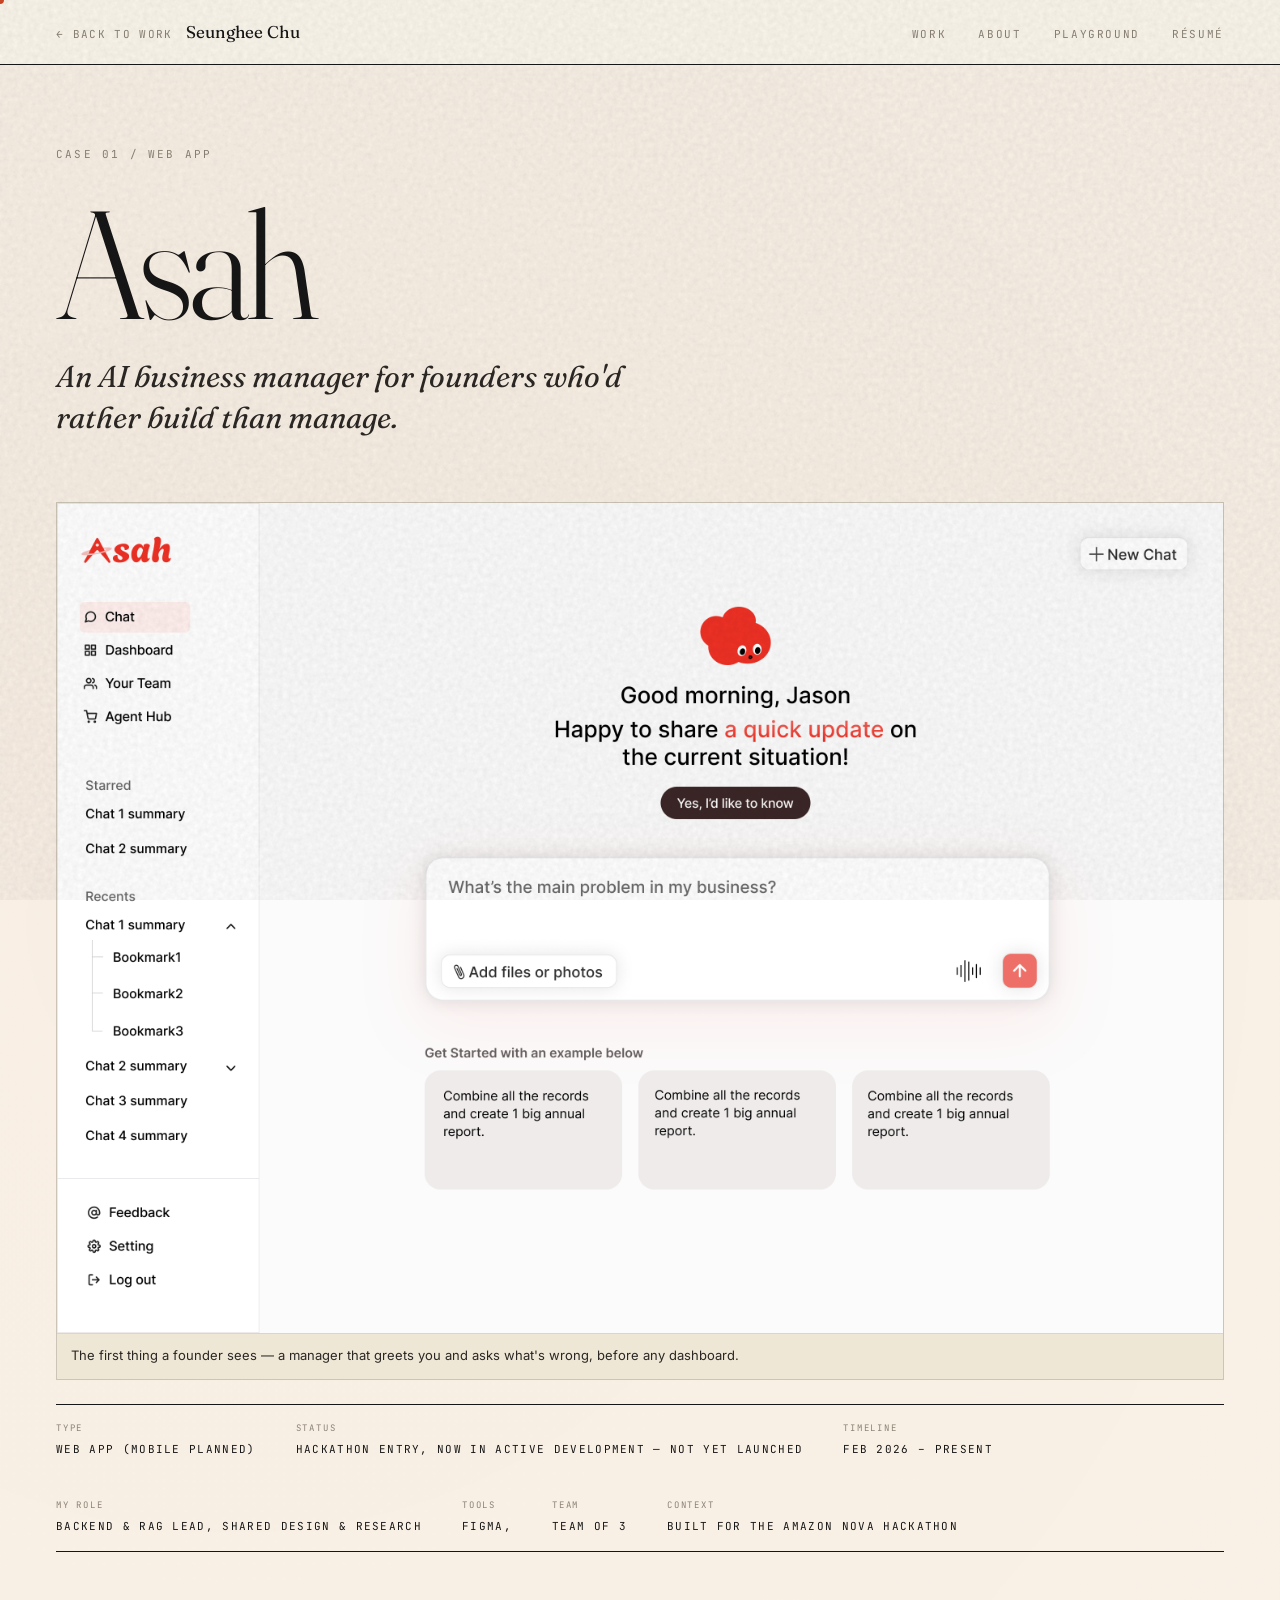
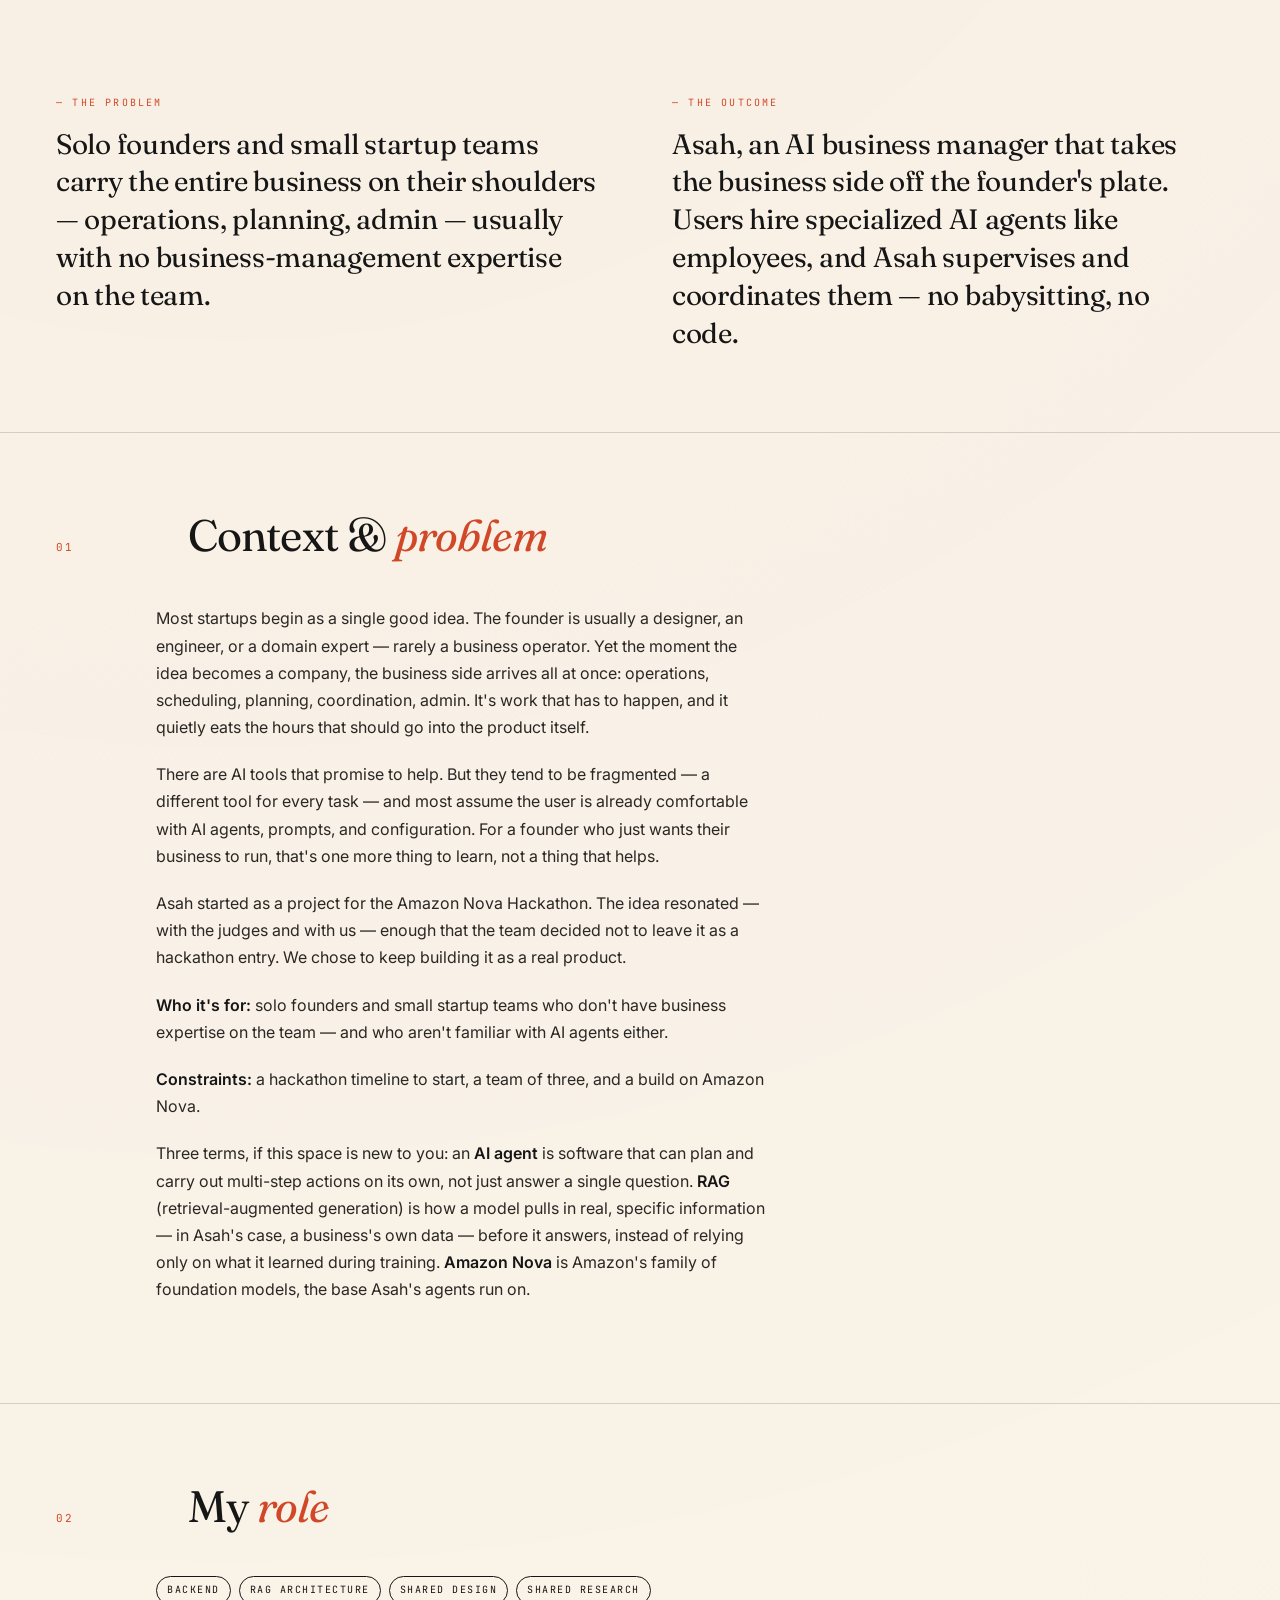
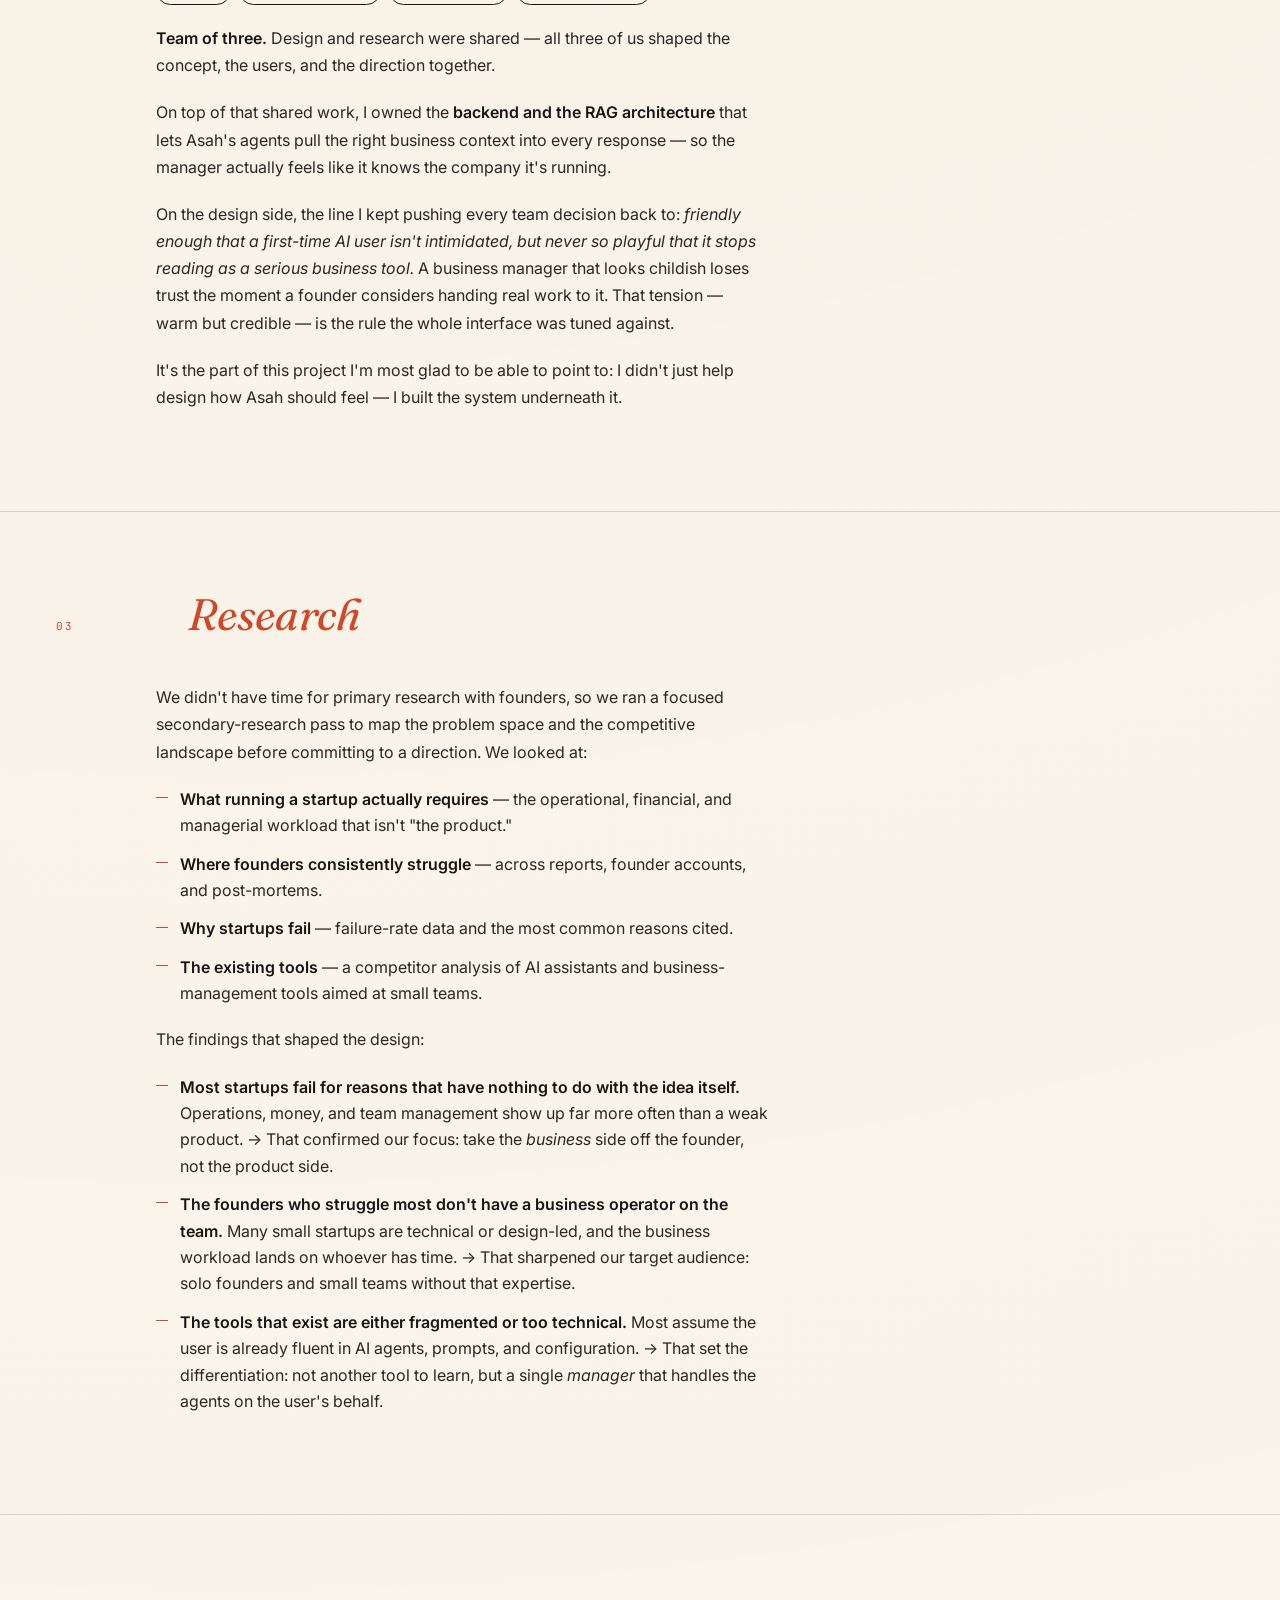
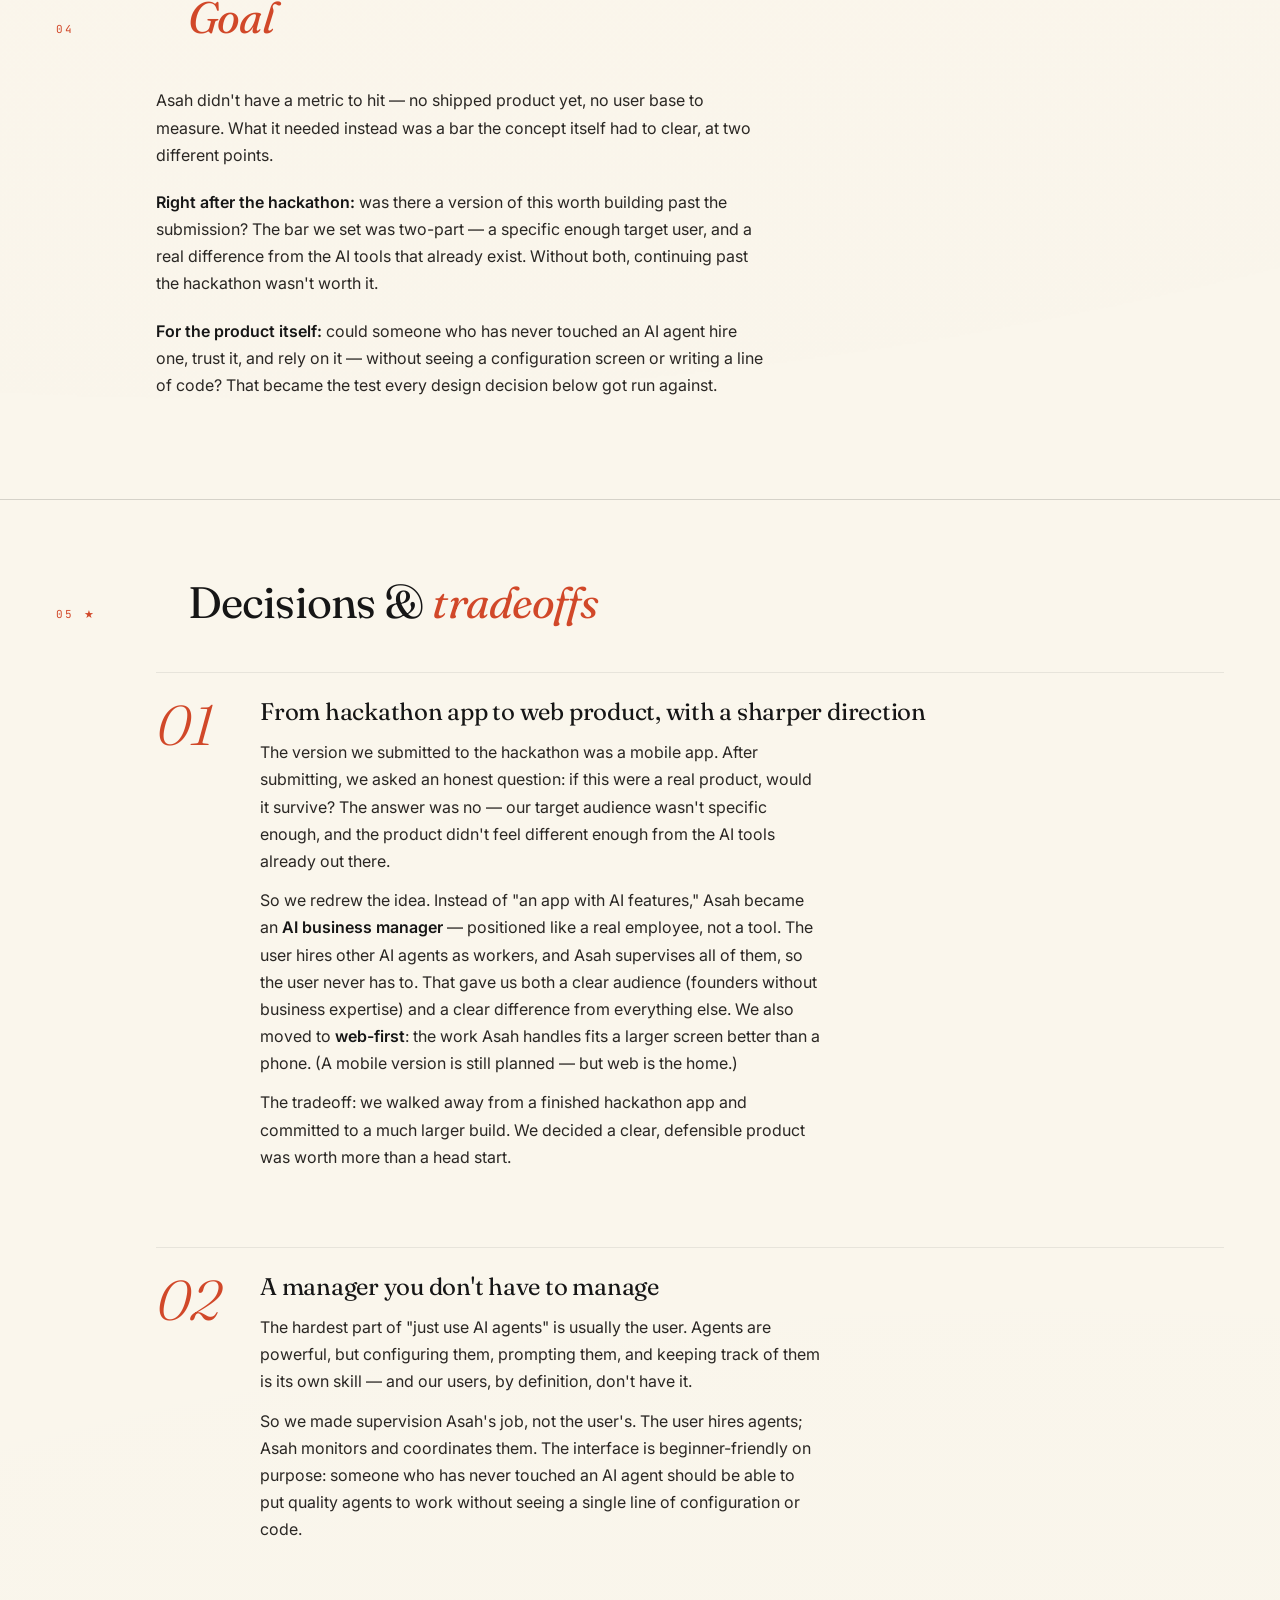
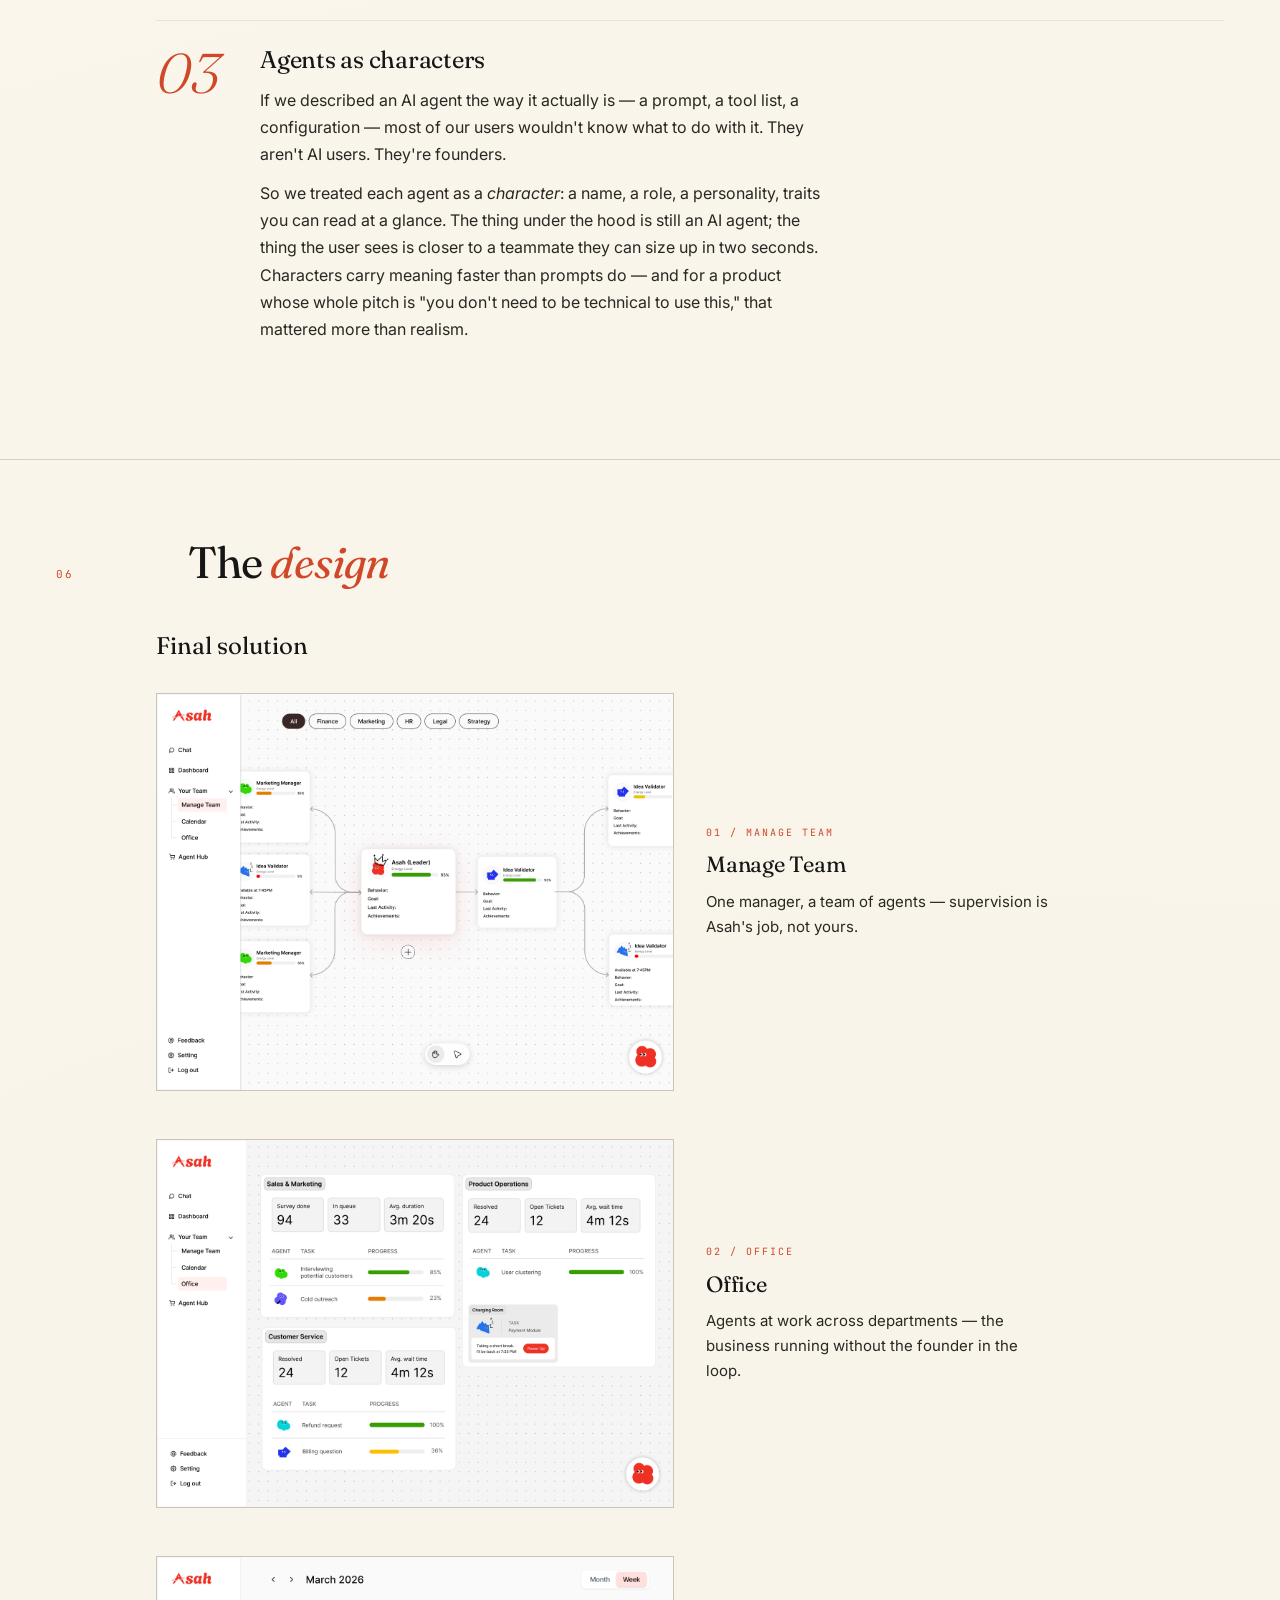
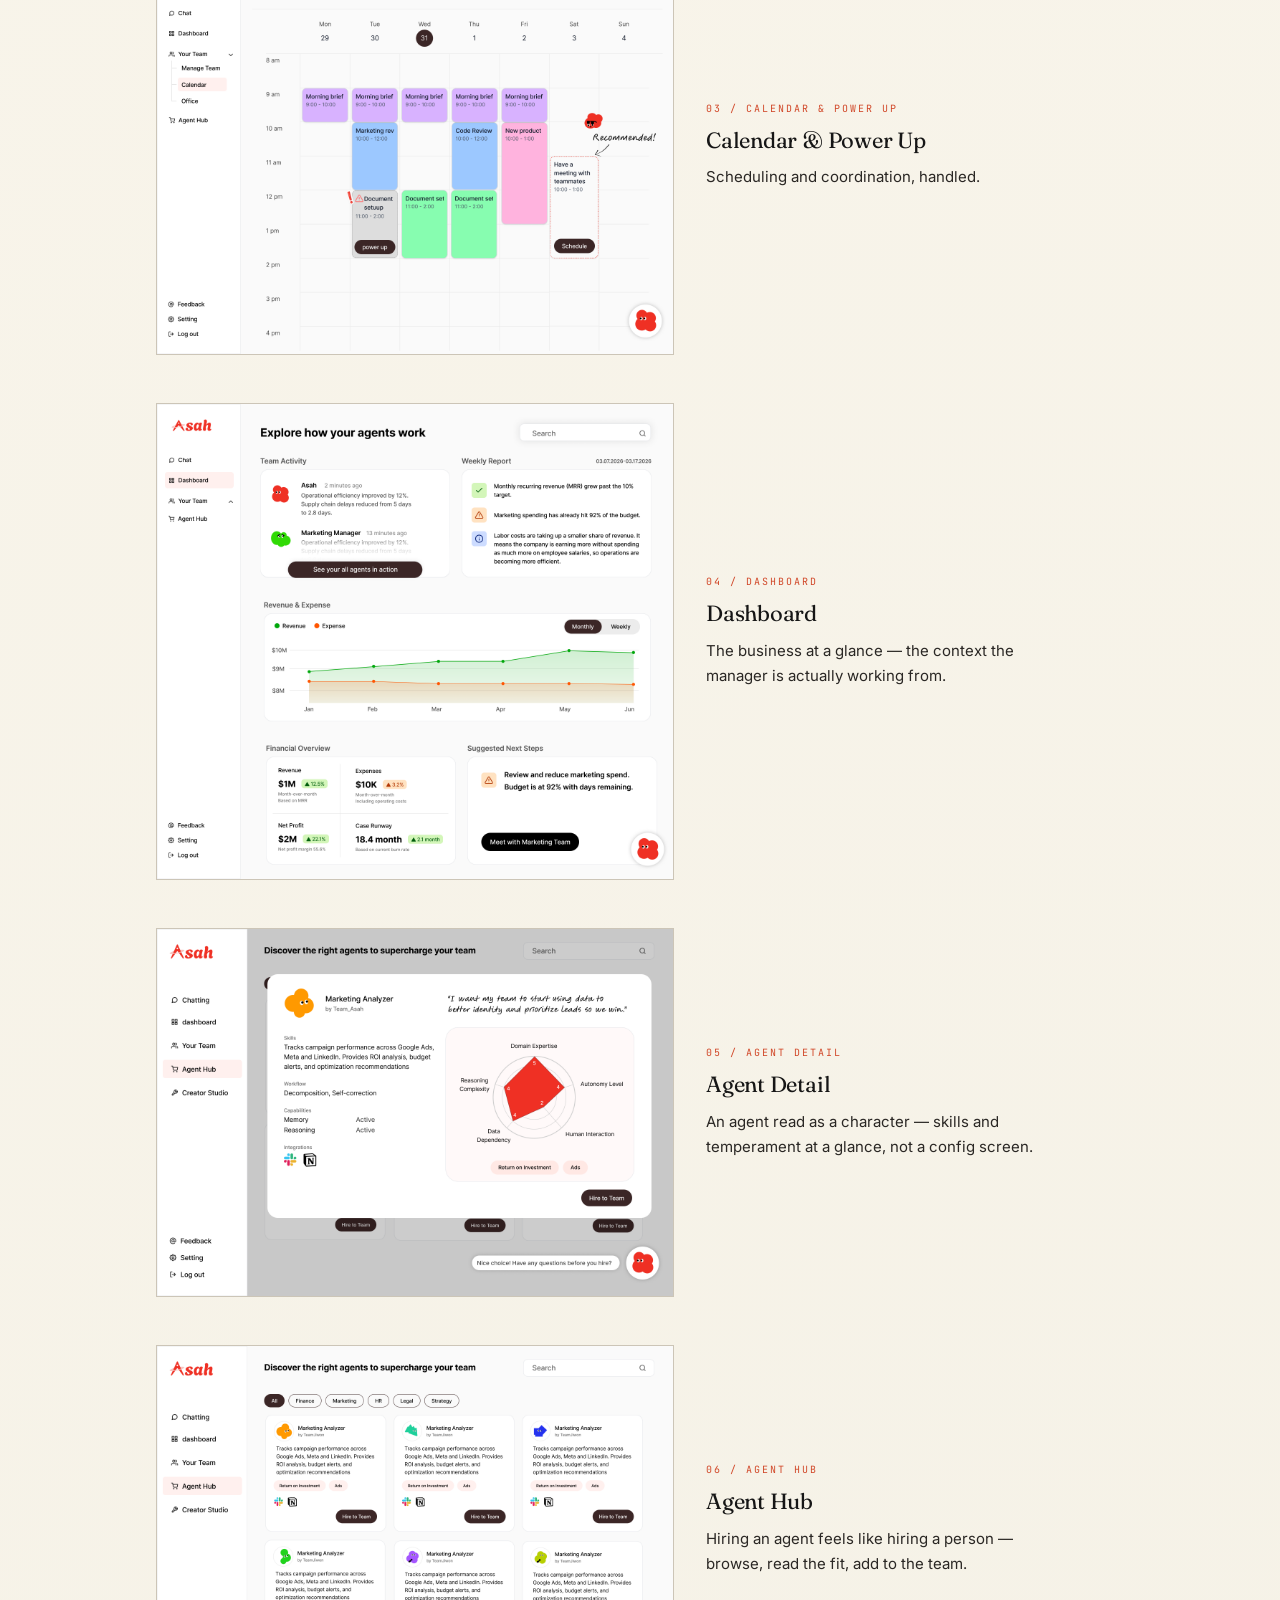
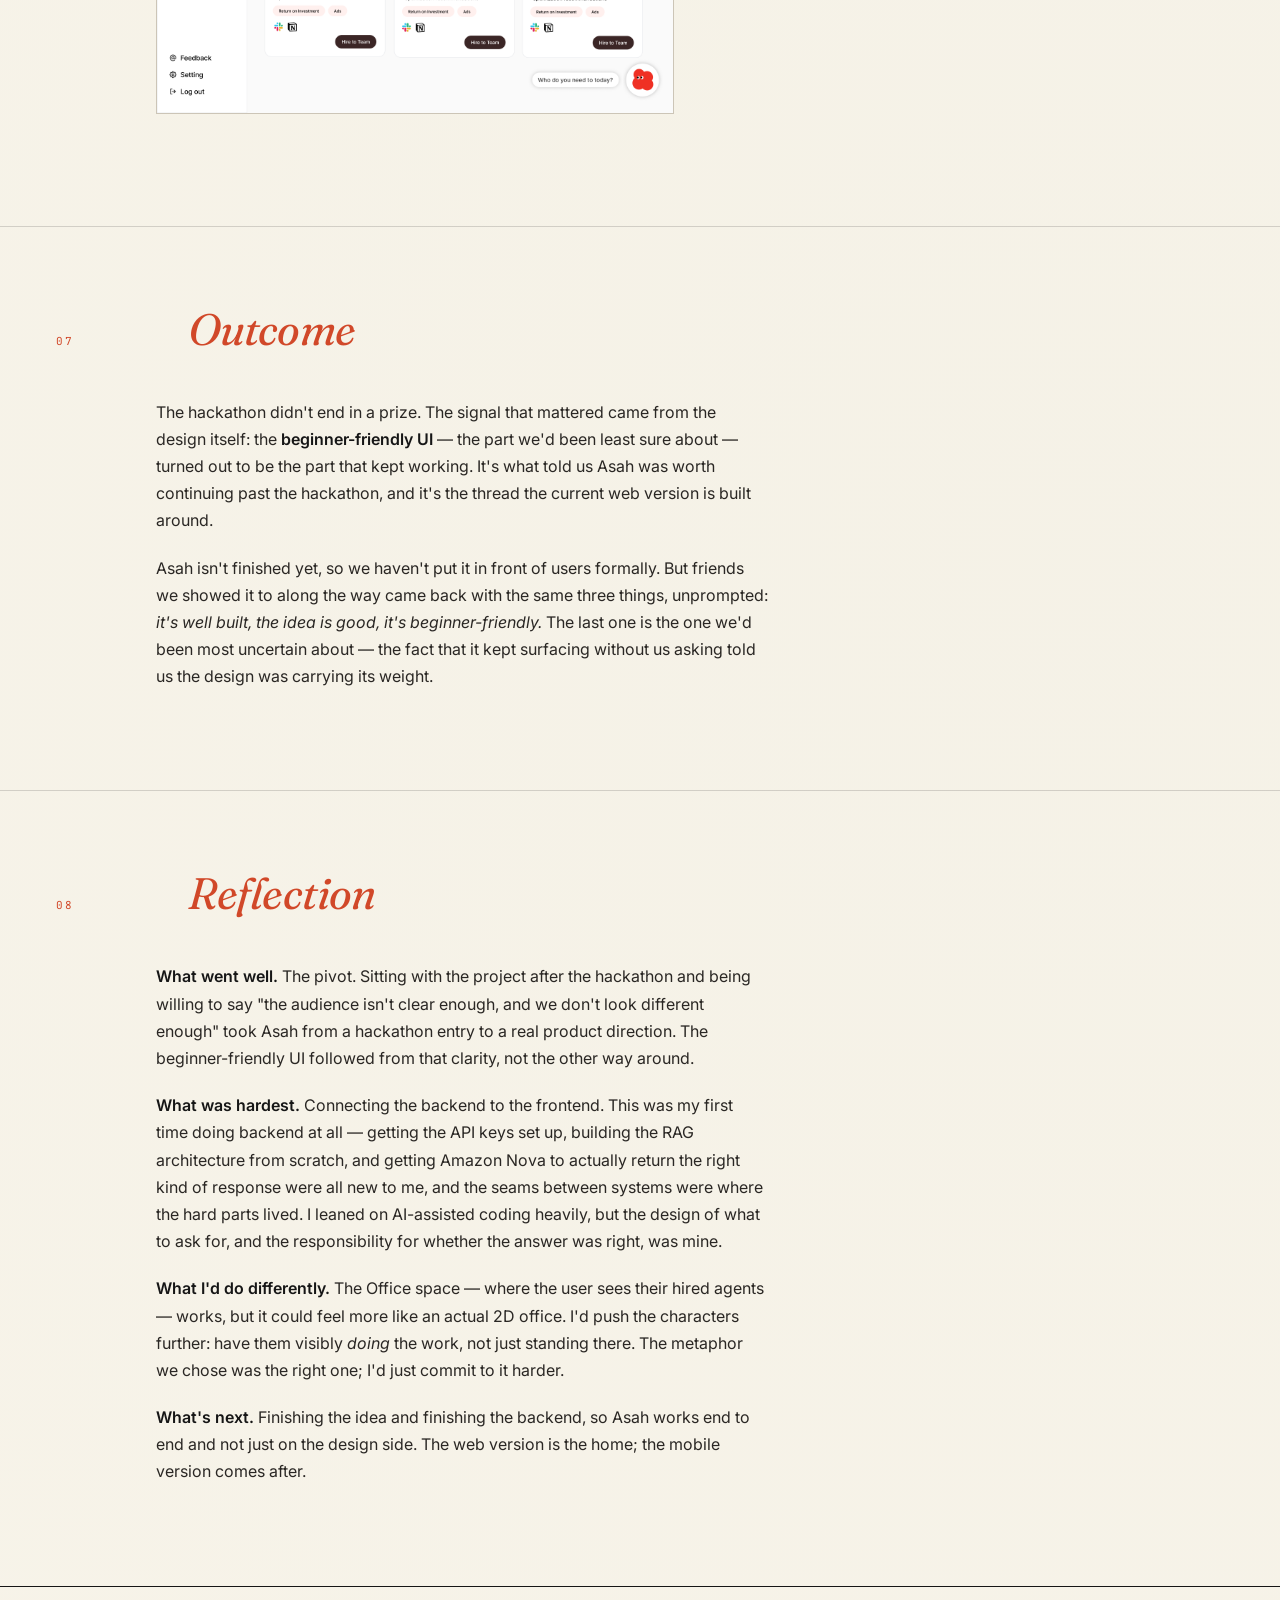
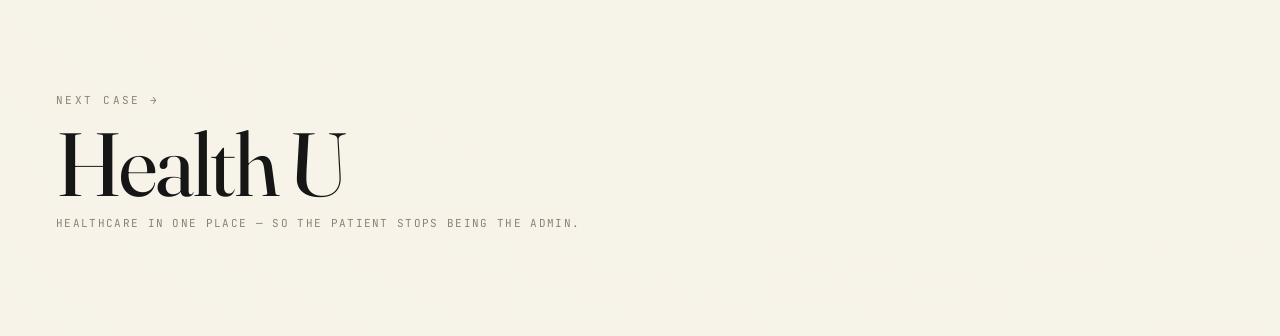
==== commit c84558cb: "Fix inline-note leak, tighten Asah Decision 01, park the broken before/after Three related fixes to " ====
--- a/asah/index.html
+++ b/asah/index.html
@@ -146,11 +146,15 @@
           <span class="d-num">01</span>
           <div>
             <h3>From hackathon app to web product, with a sharper direction</h3>
-            <p>The version we submitted to the hackathon was a mobile app. After submitting, the team sat with the project and asked an honest question: if this were a real product, would it survive?</p>
-            <p>Two answers came back. First, our target audience wasn't specific enough. Second, the product didn't feel different enough from the AI tools already out there.</p>
-            <p>So we redrew the idea. Instead of "an app with AI features," Asah became an <strong>AI business manager</strong> — positioned like a real employee, not a tool. The user hires other AI agents as workers, and Asah supervises and manages all of them, so the user never has to. That positioning gave us both a clear audience (founders without business expertise) and a clear difference from everything else (a manager, not a feature).</p>
-            <p>We also moved the product to <strong>web-first</strong>. Once the feature set was finalized, the work Asah handles fits a larger screen and a web context better than a phone. (A mobile version is still planned — but web is the home.)</p>
+            <p>The version we submitted to the hackathon was a mobile app. After submitting, we asked an honest question: if this were a real product, would it survive? The answer was no — our target audience wasn't specific enough, and the product didn't feel different enough from the AI tools already out there.</p>
+            <p>So we redrew the idea. Instead of "an app with AI features," Asah became an <strong>AI business manager</strong> — positioned like a real employee, not a tool. The user hires other AI agents as workers, and Asah supervises all of them, so the user never has to. That gave us both a clear audience (founders without business expertise) and a clear difference from everything else. We also moved to <strong>web-first</strong>: the work Asah handles fits a larger screen better than a phone. (A mobile version is still planned — but web is the home.)</p>
             <p>The tradeoff: we walked away from a finished hackathon app and committed to a much larger build. We decided a clear, defensible product was worth more than a head start.</p>
+            <!-- TODO(Kelly): the before/after pair below is commented out because
+                 assets/images/asah/asah-old-home.png has never existed in this repo —
+                 it was rendering as a broken image on the live site. Drop the
+                 hackathon-version home screen in at that exact path, then delete
+                 these two comment lines to bring the comparison back. See
+                 CASE-STUDY-TODO.md.
             <div class="artifact-grid">
               <figure class="artifact">
                 <img src="../assets/images/asah/asah-old-home.png" alt="The original mentor — greets you, then hands you loan tips and a planning checklist." style="width:100%;height:auto">
@@ -161,6 +165,8 @@
                 <figcaption class="case-figure-caption">The new manager — same greeting, but it answers as someone you can talk to.</figcaption>
               </figure>
             </div>
+            -->
+            <p class="inline-note">[Kelly: drop asah-old-home.png into assets/images/asah/ and uncomment the before/after pair just above this line.]</p>
           </div>
         </div>
 
--- a/assets/css/styles.css
+++ b/assets/css/styles.css
@@ -1,8 +1,1304 @@
-/* Compatibility shim — kept so case-study pages need no edits during
-   the home-page redesign. index.html links tokens/base/home directly
-   to avoid the @import round-trip; this file is for the case pages
-   until they migrate to explicit <link>s (see redesign plan, Phase 6). */
-@import url("tokens.css");
-@import url("base.css");
-@import url("home.css");
-@import url("case.css");
+/* =========================================================
+   Seunghee (Kelly) Chu — Portfolio
+   Visual system from moodboard.html (Editorial × Alive)
+   ========================================================= */
+
+:root {
+  /* color */
+  --paper:        #FAF6EC;
+  --paper-warm:   #EFE7D6;
+  --ink:          #161616;
+  --ink-soft:     #2A2724;
+  --stone:        #8C8275;
+  --vermilion:    #D14829;
+  --sage:         #6B7656;
+  --grid:         rgba(22, 22, 22, .08);
+  --grid-strong:  rgba(22, 22, 22, .16);
+
+  /* type */
+  --serif:  'Fraunces', 'Times New Roman', serif;
+  --sans:   'Inter', system-ui, -apple-system, sans-serif;
+  --mono:   'JetBrains Mono', 'SFMono-Regular', Menlo, monospace;
+
+  /* layout */
+  --max:    1280px;
+  --gutter: 56px;
+  --read:   68ch;
+}
+
+/* ---------- reset / base ---------- */
+* { box-sizing: border-box; margin: 0; padding: 0; }
+html, body { background: var(--paper); color: var(--ink); }
+html { scroll-behavior: smooth; }
+body {
+  font-family: var(--sans);
+  font-weight: 400;
+  font-size: 15px;
+  line-height: 1.65;
+  -webkit-font-smoothing: antialiased;
+  -moz-osx-font-smoothing: grayscale;
+  overflow-x: hidden;
+  background-image:
+    radial-gradient(circle at 18% 8%,  rgba(209, 72, 41, .045), transparent 42%),
+    radial-gradient(circle at 82% 88%, rgba(107, 118, 86, .035), transparent 42%);
+}
+img, svg { display: block; max-width: 100%; }
+a { color: inherit; text-decoration: none; }
+button { font: inherit; color: inherit; background: none; border: 0; cursor: pointer; }
+::selection { background: rgba(209, 72, 41, .22); }
+:focus-visible {
+  outline: 2px solid var(--vermilion);
+  outline-offset: 4px;
+}
+strong { color: var(--ink); font-weight: 600; }
+em { font-style: italic; }
+/* [Kelly: ...] placeholders. Hidden in production but kept in the HTML source,
+   so they can be found via view-source (and listed in CASE-STUDY-TODO.md).
+   There must be only ONE .inline-note rule: a second one further down the file
+   previously re-set display:inline at equal specificity and won, which is why
+   these notes were visible on the live site. Flip to `inline` to draft. */
+.inline-note {
+  display: none;
+  font-family: var(--mono);
+  font-size: .72em;
+  line-height: 1.4;
+  letter-spacing: .06em;
+  text-transform: none;
+  color: var(--stone);
+}
+
+/* ---------- grain overlay (전역) ---------- */
+body::before {
+  content: "";
+  position: fixed; inset: 0;
+  background-image: url("data:image/svg+xml,%3Csvg viewBox='0 0 200 200' xmlns='http://www.w3.org/2000/svg'%3E%3Cfilter id='n'%3E%3CfeTurbulence type='fractalNoise' baseFrequency='.9' numOctaves='3'/%3E%3CfeColorMatrix values='0 0 0 0 0 0 0 0 0 0 0 0 0 0 0 0 0 0 .12 0'/%3E%3C/filter%3E%3Crect width='100%25' height='100%25' filter='url(%23n)'/%3E%3C/svg%3E");
+  opacity: .55;
+  pointer-events: none;
+  z-index: 9999;
+  mix-blend-mode: multiply;
+}
+
+/* ---------- ink cursor (desktop only) ---------- */
+@media (hover: hover) and (pointer: fine) {
+  body { cursor: none; }
+  a, button, .work-row, .card { cursor: none; }
+  .cursor {
+    position: fixed; top: 0; left: 0;
+    width: 8px; height: 8px;
+    background: var(--vermilion);
+    border-radius: 50%;
+    pointer-events: none;
+    z-index: 10000;
+    transform: translate(-50%, -50%);
+    transition: width .2s, height .2s, opacity .2s;
+    mix-blend-mode: multiply;
+  }
+  .cursor-trail {
+    position: fixed;
+    border-radius: 50%;
+    background: var(--vermilion);
+    pointer-events: none;
+    z-index: 9998;
+    opacity: .3;
+    mix-blend-mode: multiply;
+  }
+}
+@media not all and (hover: hover) {
+  .cursor, .cursor-trail { display: none; }
+}
+
+/* ---------- shell ---------- */
+.wrap {
+  max-width: var(--max);
+  margin: 0 auto;
+  padding: 0 var(--gutter);
+  position: relative;
+}
+
+/* ---------- navigation ---------- */
+.nav {
+  position: sticky;
+  top: 0;
+  z-index: 100;
+  background: rgba(250, 246, 236, .88);
+  backdrop-filter: blur(12px);
+  border-bottom: 1px solid var(--ink);
+}
+.nav-inner {
+  max-width: var(--max);
+  margin: 0 auto;
+  padding: 18px var(--gutter);
+  display: flex;
+  align-items: baseline;
+  justify-content: space-between;
+}
+.nav-mark {
+  font-family: var(--serif);
+  font-weight: 400;
+  font-size: 17px;
+  letter-spacing: -.01em;
+}
+.nav-mark .back {
+  font-family: var(--mono);
+  font-size: 11px;
+  color: var(--stone);
+  letter-spacing: .12em;
+  text-transform: uppercase;
+  margin-right: 14px;
+}
+.nav-mark .back:hover { color: var(--vermilion); }
+.nav-links {
+  display: flex;
+  gap: 32px;
+  font-family: var(--mono);
+  font-size: 11px;
+  letter-spacing: .15em;
+  text-transform: uppercase;
+}
+.nav-links a { color: var(--stone); transition: color .2s; }
+.nav-links a:hover { color: var(--vermilion); }
+.nav-toggle { display: none; }
+.nav-toggle span {
+  display: block;
+  width: 22px;
+  height: 1px;
+  background: var(--ink);
+  margin: 5px 0;
+  transform-origin: center;
+  transition: transform .25s ease, opacity .2s ease;
+}
+.nav-toggle.is-open span:nth-child(1) { transform: translateY(6px) rotate(45deg); }
+.nav-toggle.is-open span:nth-child(2) { opacity: 0; }
+.nav-toggle.is-open span:nth-child(3) { transform: translateY(-6px) rotate(-45deg); }
+
+/* ---------- typography utilities ---------- */
+.eyebrow {
+  font-family: var(--mono);
+  font-size: 10px;
+  letter-spacing: .22em;
+  text-transform: uppercase;
+  color: var(--stone);
+}
+.meta-line {
+  font-family: var(--mono);
+  font-size: 11px;
+  letter-spacing: .12em;
+  text-transform: uppercase;
+  color: var(--stone);
+}
+
+/* ---------- section header ---------- */
+.sec { padding: 100px var(--gutter); border-top: 1px solid var(--ink); }
+.sec-head {
+  display: grid;
+  grid-template-columns: 80px 1fr;
+  gap: 24px;
+  align-items: baseline;
+  margin-bottom: 56px;
+}
+.sec-num {
+  font-family: var(--mono);
+  font-size: 11px;
+  letter-spacing: .15em;
+  color: var(--ink);
+}
+.sec-title {
+  font-family: var(--serif);
+  font-weight: 400;
+  font-size: clamp(34px, 4vw, 48px);
+  line-height: 1;
+  letter-spacing: -.02em;
+}
+.sec-title em { color: var(--vermilion); font-style: italic; }
+
+/* =========================================================
+   LANDING PAGE
+   ========================================================= */
+
+/* ---------- hero ---------- */
+.hero {
+  min-height: calc(100vh - 60px);
+  padding: 80px var(--gutter) 60px;
+  display: grid;
+  grid-template-columns: 1fr;
+  align-content: center;
+  gap: 48px;
+  position: relative;
+}
+.hero-mark {
+  width: 100%;
+  max-width: 520px;
+  height: 120px;
+  opacity: .9;
+}
+.hero h1 {
+  font-family: var(--serif);
+  font-weight: 300;
+  font-size: clamp(64px, 11vw, 168px);
+  line-height: .88;
+  letter-spacing: -.04em;
+  max-width: 14ch;
+  padding-left: .03em;
+}
+.hero h1 .feels {
+  font-style: italic;
+  font-weight: 400;
+  color: var(--vermilion);
+}
+.hero h1 .dot { color: var(--vermilion); }
+.hero-note {
+  width: min(100%, fit-content);
+  max-width: 58ch;
+  font-family: var(--mono);
+  font-size: 10px;
+  line-height: 1.6;
+  letter-spacing: .18em;
+  text-transform: uppercase;
+  color: var(--vermilion);
+  border-top: 1px solid var(--vermilion);
+  padding-top: 10px;
+}
+.hero-foot {
+  display: flex;
+  justify-content: space-between;
+  align-items: flex-end;
+  flex-wrap: wrap;
+  gap: 24px;
+  margin-top: 24px;
+}
+.hero-foot .who p:first-child {
+  font-family: var(--serif);
+  font-style: italic;
+  font-size: 18px;
+  color: var(--ink-soft);
+  margin-bottom: 6px;
+}
+.scroll-cue {
+  font-family: var(--mono);
+  font-size: 10px;
+  letter-spacing: .22em;
+  text-transform: uppercase;
+  color: var(--stone);
+  align-self: flex-end;
+  animation: hover-cue 2.6s ease-in-out infinite;
+}
+@keyframes hover-cue {
+  0%, 100% { transform: translateY(0); }
+  50%      { transform: translateY(6px); }
+}
+
+/* ---------- selected work ---------- */
+.work-index { display: flex; flex-direction: column; }
+.work-row {
+  display: grid;
+  grid-template-columns: 64px 220px 1fr 32px;
+  gap: 32px;
+  align-items: center;
+  padding: 28px 0;
+  border-top: 1px solid var(--grid-strong);
+  transition: padding-left .35s cubic-bezier(.2,.8,.2,1), background .25s;
+  position: relative;
+}
+.work-row:last-child { border-bottom: 1px solid var(--grid-strong); }
+a.work-row:hover {
+  padding-left: 16px;
+  background: rgba(209, 72, 41, .03);
+}
+.work-row.is-soon,
+.work-row.is-planned { opacity: .78; }
+.work-row.is-soon:hover,
+.work-row.is-planned:hover { padding-left: 0; background: none; cursor: default; }
+.row-num {
+  font-family: var(--mono);
+  font-size: 11px;
+  letter-spacing: .15em;
+  color: var(--stone);
+}
+.row-thumb {
+  aspect-ratio: 4 / 3;
+  background: var(--paper-warm);
+  border: 1px solid var(--grid-strong);
+  position: relative;
+  overflow: hidden;
+  transition: transform .4s cubic-bezier(.2,.8,.2,1);
+}
+a.work-row:hover .row-thumb { transform: scale(1.02); }
+.row-thumb::after {
+  content: attr(data-label);
+  position: absolute;
+  bottom: 8px; left: 10px;
+  font-family: var(--mono);
+  font-size: 9px;
+  letter-spacing: .15em;
+  text-transform: uppercase;
+  color: var(--stone);
+}
+.row-thumb.tone-vermilion { background: linear-gradient(135deg, var(--vermilion), #B33A22); }
+.row-thumb.tone-sage      { background: linear-gradient(135deg, var(--sage), #4F5A3F); }
+.row-thumb.tone-ink       { background: var(--ink); }
+.row-thumb.tone-stone     { background: linear-gradient(135deg, var(--stone), #6E6457); }
+.mock-window,
+.mock-phone,
+.mock-chat,
+.mock-orbit,
+.mock-pulse,
+.mock-court {
+  position: absolute;
+  display: block;
+}
+.mock-window {
+  inset: 24% 16%;
+  border: 1px solid rgba(250, 246, 236, .72);
+  background: rgba(250, 246, 236, .14);
+}
+.mock-window::before {
+  content: "";
+  position: absolute;
+  inset: 12px 12px auto;
+  height: 1px;
+  background: rgba(250, 246, 236, .65);
+  box-shadow: 0 18px rgba(250, 246, 236, .36), 0 36px rgba(250, 246, 236, .2);
+}
+.mock-orbit {
+  width: 76px;
+  height: 76px;
+  right: 14%;
+  top: 20%;
+  border: 1px solid rgba(250, 246, 236, .72);
+  border-radius: 50%;
+}
+.mock-orbit::after {
+  content: "";
+  position: absolute;
+  width: 10px;
+  height: 10px;
+  border-radius: 50%;
+  background: var(--paper);
+  left: 50%;
+  top: 50%;
+  transform: translate(-50%, -50%);
+}
+.mock-phone {
+  width: 58px;
+  height: 98px;
+  left: 24%;
+  top: 14%;
+  border: 1px solid rgba(250, 246, 236, .72);
+  border-radius: 10px;
+  background: rgba(250, 246, 236, .1);
+}
+.mock-phone::before {
+  content: "";
+  position: absolute;
+  left: 12px;
+  right: 12px;
+  top: 18px;
+  height: 1px;
+  background: rgba(250, 246, 236, .72);
+  box-shadow: 0 18px rgba(250, 246, 236, .46), 0 36px rgba(250, 246, 236, .26);
+}
+.mock-phone-alt { left: 50%; top: 18%; transform: rotate(6deg); }
+.mock-pulse {
+  width: 92px;
+  height: 46px;
+  right: 15%;
+  bottom: 24%;
+  border-bottom: 1px solid rgba(250, 246, 236, .72);
+}
+.mock-pulse::before {
+  content: "";
+  position: absolute;
+  inset: 0;
+  clip-path: polygon(0 58%, 24% 58%, 34% 26%, 45% 80%, 58% 44%, 72% 58%, 100% 58%, 100% 62%, 72% 62%, 60% 50%, 45% 92%, 33% 38%, 25% 62%, 0 62%);
+  background: rgba(250, 246, 236, .78);
+}
+.mock-court {
+  width: 104px;
+  height: 62px;
+  left: 14%;
+  bottom: 18%;
+  border: 1px solid rgba(250, 246, 236, .68);
+}
+.mock-court::before,
+.mock-court::after {
+  content: "";
+  position: absolute;
+  background: rgba(250, 246, 236, .58);
+}
+.mock-court::before { left: 50%; top: 0; bottom: 0; width: 1px; }
+.mock-court::after { left: 0; right: 0; top: 50%; height: 1px; }
+.mock-chat {
+  inset: 26% 18%;
+  border: 1px solid rgba(250, 246, 236, .58);
+  background:
+    linear-gradient(rgba(250, 246, 236, .72), rgba(250, 246, 236, .72)) 18px 20px / 62% 1px no-repeat,
+    linear-gradient(rgba(250, 246, 236, .42), rgba(250, 246, 236, .42)) 18px 42px / 42% 1px no-repeat,
+    linear-gradient(rgba(209, 72, 41, .78), rgba(209, 72, 41, .78)) 18px 68px / 54% 1px no-repeat;
+}
+.row-body h3 {
+  font-family: var(--serif);
+  font-weight: 400;
+  font-size: clamp(28px, 3vw, 38px);
+  line-height: 1.05;
+  letter-spacing: -.015em;
+  margin-bottom: 8px;
+}
+.row-tag {
+  font-family: var(--serif);
+  font-style: italic;
+  font-size: 17px;
+  color: var(--ink-soft);
+  line-height: 1.4;
+  max-width: 36ch;
+  margin-bottom: 10px;
+}
+.row-meta {
+  display: flex;
+  gap: 14px;
+  font-family: var(--mono);
+  font-size: 10px;
+  letter-spacing: .15em;
+  text-transform: uppercase;
+  color: var(--stone);
+}
+.row-meta .pill {
+  border: 1px solid var(--grid-strong);
+  padding: 3px 8px;
+  border-radius: 100px;
+}
+.row-meta .pill-soon {
+  border-color: var(--vermilion);
+  color: var(--vermilion);
+}
+.row-arrow {
+  font-family: var(--serif);
+  font-size: 22px;
+  color: var(--ink);
+  transition: transform .3s ease;
+}
+.work-row:hover .row-arrow { transform: translateX(8px); color: var(--vermilion); }
+.work-row.is-soon .row-arrow { display: none; }
+
+/* ---------- about ---------- */
+.about-grid {
+  display: grid;
+  grid-template-columns: 280px 1fr;
+  gap: 64px;
+  align-items: start;
+}
+.about-photo {
+  aspect-ratio: 4 / 5;
+  background: var(--paper-warm);
+  border: 1px solid var(--grid-strong);
+  position: relative;
+}
+.about-photo::after {
+  content: "[ portrait placeholder ]";
+  position: absolute;
+  inset: 0;
+  display: grid; place-items: center;
+  font-family: var(--mono);
+  font-size: 10px;
+  letter-spacing: .2em;
+  color: var(--stone);
+}
+.about-body p {
+  font-family: var(--serif);
+  font-style: italic;
+  font-size: 22px;
+  line-height: 1.45;
+  color: var(--ink);
+  max-width: 38ch;
+  margin-bottom: 24px;
+}
+.about-body p + p {
+  font-family: var(--sans);
+  font-style: normal;
+  font-size: 15px;
+  line-height: 1.65;
+  color: var(--ink-soft);
+  max-width: var(--read);
+}
+.about-facts {
+  margin-top: 40px;
+  display: grid;
+  gap: 0;
+  max-width: 480px;
+}
+.about-facts dt, .about-facts dd {
+  font-family: var(--mono);
+  font-size: 11px;
+  letter-spacing: .1em;
+  text-transform: uppercase;
+}
+.about-facts > div {
+  display: grid;
+  grid-template-columns: 80px 1fr;
+  gap: 24px;
+  padding: 14px 0;
+  border-bottom: 1px solid var(--grid);
+}
+.about-facts dt { color: var(--stone); }
+.about-facts dd { color: var(--ink); }
+
+/* ---------- playground ---------- */
+.play-grid {
+  display: grid;
+  grid-template-columns: repeat(3, 1fr);
+  gap: 24px;
+}
+.section-kicker {
+  margin-top: 16px;
+  font-family: var(--mono);
+  font-size: 11px;
+  letter-spacing: .12em;
+  text-transform: uppercase;
+  color: var(--stone);
+}
+.play-card {
+  border: 1px solid var(--ink);
+  padding: 28px;
+  min-height: 440px;
+  display: flex;
+  flex-direction: column;
+  justify-content: space-between;
+  background: var(--paper-warm);
+  transition: transform .4s cubic-bezier(.2,.8,.2,1);
+  position: relative;
+  overflow: hidden;
+}
+.play-card:hover { transform: translateY(-6px); }
+.play-card .play-tag {
+  font-family: var(--mono);
+  font-size: 9px;
+  letter-spacing: .22em;
+  text-transform: uppercase;
+  color: var(--vermilion);
+}
+.play-card h3 {
+  font-family: var(--serif);
+  font-weight: 400;
+  font-size: 24px;
+  line-height: 1.15;
+  letter-spacing: -.015em;
+  margin-top: 8px;
+}
+.play-card p {
+  font-size: 13px;
+  color: var(--ink-soft);
+  line-height: 1.55;
+  margin-top: 12px;
+  max-width: 34ch;
+}
+.play-card .play-link {
+  font-family: var(--mono);
+  font-size: 11px;
+  letter-spacing: .15em;
+  text-transform: uppercase;
+  color: var(--ink);
+  align-self: flex-start;
+  border-bottom: 1px solid var(--ink);
+  padding-bottom: 2px;
+}
+.play-card .play-link:hover { color: var(--vermilion); border-color: var(--vermilion); }
+
+/* ---------- contact / footer ---------- */
+.contact {
+  padding: 140px var(--gutter) 60px;
+  border-top: 1px solid var(--ink);
+}
+.contact h2 {
+  font-family: var(--serif);
+  font-weight: 300;
+  font-size: clamp(56px, 9vw, 132px);
+  line-height: .92;
+  letter-spacing: -.035em;
+  max-width: 14ch;
+}
+.contact h2 .feels { font-style: italic; color: var(--vermilion); font-weight: 400; }
+.contact-links {
+  display: flex;
+  gap: 32px;
+  margin-top: 56px;
+  flex-wrap: wrap;
+  font-family: var(--mono);
+  font-size: 12px;
+  letter-spacing: .12em;
+  text-transform: uppercase;
+}
+.contact-links a {
+  border-bottom: 1px solid var(--ink);
+  padding-bottom: 2px;
+  transition: color .2s, border-color .2s;
+}
+.contact-links a:hover { color: var(--vermilion); border-color: var(--vermilion); }
+.footer {
+  margin-top: 80px;
+  padding-top: 20px;
+  border-top: 1px solid var(--grid-strong);
+  display: flex;
+  justify-content: space-between;
+  flex-wrap: wrap;
+  gap: 16px;
+  font-family: var(--mono);
+  font-size: 10px;
+  letter-spacing: .15em;
+  text-transform: uppercase;
+  color: var(--stone);
+}
+
+/* =========================================================
+   CASE STUDY PAGE
+   ========================================================= */
+
+.case-hero {
+  padding: 80px var(--gutter) 64px;
+}
+.case-eyebrow {
+  font-family: var(--mono);
+  font-size: 11px;
+  letter-spacing: .2em;
+  text-transform: uppercase;
+  color: var(--stone);
+  margin-bottom: 32px;
+}
+.case-hero h1 {
+  font-family: var(--serif);
+  font-weight: 300;
+  font-size: clamp(72px, 12vw, 180px);
+  line-height: .9;
+  letter-spacing: -.04em;
+}
+.case-hero .tagline {
+  font-family: var(--serif);
+  font-style: italic;
+  font-weight: 400;
+  font-size: clamp(22px, 2.4vw, 30px);
+  line-height: 1.35;
+  color: var(--ink-soft);
+  max-width: 32ch;
+  margin-top: 24px;
+}
+.case-hero-visual {
+  margin-top: 64px;
+  aspect-ratio: 16 / 9;
+  background: var(--paper-warm);
+  border: 1px solid var(--grid-strong);
+  position: relative;
+  overflow: hidden;
+  padding: clamp(18px, 4vw, 48px);
+}
+.placeholder-visual {
+  display: grid;
+  place-items: center;
+  background:
+    linear-gradient(var(--grid) 1px, transparent 1px),
+    linear-gradient(90deg, var(--grid) 1px, transparent 1px),
+    var(--paper-warm);
+  background-size: 48px 48px;
+}
+.placeholder-visual::before {
+  content: "";
+  width: min(68%, 720px);
+  aspect-ratio: 16 / 9;
+  border: 1px solid var(--ink);
+  background:
+    linear-gradient(rgba(22, 22, 22, .14), rgba(22, 22, 22, .14)) 8% 16% / 34% 1px no-repeat,
+    linear-gradient(rgba(22, 22, 22, .14), rgba(22, 22, 22, .14)) 8% 28% / 52% 1px no-repeat,
+    linear-gradient(rgba(209, 72, 41, .72), rgba(209, 72, 41, .72)) 8% 44% / 22% 1px no-repeat,
+    rgba(250, 246, 236, .54);
+  box-shadow: 18px 18px 0 rgba(209, 72, 41, .1);
+}
+.visual-label {
+  position: absolute;
+  left: 18px;
+  bottom: 14px;
+  font-family: var(--mono);
+  font-size: 10px;
+  letter-spacing: .12em;
+  text-transform: uppercase;
+  color: var(--stone);
+}
+.asah-shell {
+  height: 100%;
+  min-height: 300px;
+  border: 1px solid var(--ink);
+  background: rgba(250, 246, 236, .72);
+  display: grid;
+  grid-template-columns: 18% 1fr;
+  box-shadow: 18px 18px 0 rgba(209, 72, 41, .12);
+}
+.asah-sidebar {
+  border-right: 1px solid var(--grid-strong);
+  padding: 24px 18px;
+}
+.asah-sidebar span {
+  display: block;
+  height: 1px;
+  margin-bottom: 22px;
+  background: var(--grid-strong);
+}
+.asah-sidebar span:first-child {
+  width: 32px;
+  height: 32px;
+  border-radius: 50%;
+  background: var(--vermilion);
+  opacity: .9;
+}
+.asah-canvas {
+  position: relative;
+  min-height: 100%;
+  background:
+    linear-gradient(var(--grid) 1px, transparent 1px),
+    linear-gradient(90deg, var(--grid) 1px, transparent 1px);
+  background-size: 48px 48px;
+}
+.agent-node {
+  position: absolute;
+  width: clamp(54px, 8vw, 96px);
+  aspect-ratio: 1;
+  border-radius: 50%;
+  border: 1px solid var(--ink);
+  background: var(--paper);
+}
+.agent-node::after {
+  content: "";
+  position: absolute;
+  inset: 34%;
+  border-radius: 50%;
+  background: var(--vermilion);
+}
+.node-a { left: 17%; top: 22%; }
+.node-b { left: 46%; top: 48%; }
+.node-c { right: 13%; top: 18%; }
+.agent-line {
+  position: absolute;
+  height: 1px;
+  background: rgba(22, 22, 22, .32);
+  transform-origin: left center;
+}
+.line-a { left: 28%; top: 35%; width: 32%; transform: rotate(24deg); }
+.line-b { left: 56%; top: 49%; width: 25%; transform: rotate(-28deg); }
+.agent-panel {
+  position: absolute;
+  left: 8%;
+  right: 8%;
+  bottom: 8%;
+  height: 58px;
+  border-top: 1px solid var(--grid-strong);
+  display: grid;
+  grid-template-columns: repeat(3, 1fr);
+  gap: 18px;
+  padding-top: 18px;
+}
+.agent-panel span {
+  display: block;
+  height: 8px;
+  background: rgba(22, 22, 22, .16);
+}
+.case-meta-strip {
+  margin-top: 24px;
+  padding: 16px 0;
+  border-top: 1px solid var(--ink);
+  border-bottom: 1px solid var(--ink);
+  display: flex;
+  gap: 40px;
+  flex-wrap: wrap;
+  font-family: var(--mono);
+  font-size: 11px;
+  letter-spacing: .12em;
+  text-transform: uppercase;
+}
+.case-meta-strip dt {
+  color: var(--stone);
+  margin-bottom: 4px;
+  font-size: 9px;
+  letter-spacing: .2em;
+}
+.case-meta-strip dd { color: var(--ink); }
+
+/* ---------- snapshot (TL;DR) ---------- */
+.snapshot {
+  padding: 80px var(--gutter);
+  display: grid;
+  grid-template-columns: 1fr 1fr;
+  gap: 64px;
+}
+.snap-block .snap-label {
+  font-family: var(--mono);
+  font-size: 10px;
+  letter-spacing: .22em;
+  text-transform: uppercase;
+  color: var(--vermilion);
+  margin-bottom: 16px;
+}
+.snap-block p {
+  font-family: var(--serif);
+  font-weight: 400;
+  font-size: clamp(22px, 2.2vw, 28px);
+  line-height: 1.35;
+  letter-spacing: -.01em;
+  color: var(--ink);
+  max-width: 30ch;
+}
+
+/* ---------- case sections (01–07) ---------- */
+.case-section {
+  padding: 80px var(--gutter);
+  border-top: 1px solid var(--grid-strong);
+}
+.case-section-head {
+  display: grid;
+  grid-template-columns: 100px 1fr;
+  gap: 32px;
+  align-items: baseline;
+  margin-bottom: 48px;
+}
+.case-section-head .num {
+  font-family: var(--mono);
+  font-size: 11px;
+  letter-spacing: .2em;
+  color: var(--vermilion);
+}
+.case-section-head h2 {
+  font-family: var(--serif);
+  font-weight: 400;
+  font-size: clamp(32px, 3.6vw, 44px);
+  line-height: 1;
+  letter-spacing: -.02em;
+}
+.case-section-head h2 em { color: var(--vermilion); font-style: italic; }
+
+.case-body {
+  max-width: var(--read);
+  margin-left: 100px;
+}
+.case-body.is-wide {
+  max-width: none;
+}
+.case-body p {
+  font-family: var(--sans);
+  font-size: 16px;
+  line-height: 1.7;
+  color: var(--ink-soft);
+  margin-bottom: 20px;
+}
+.case-body p.lede {
+  font-family: var(--serif);
+  font-style: italic;
+  font-size: 22px;
+  line-height: 1.45;
+  color: var(--ink);
+  margin-bottom: 28px;
+}
+.case-body ul {
+  list-style: none;
+  margin: 0 0 20px;
+  padding: 0;
+}
+.case-body ul li,
+.case-ordered li,
+.teaser-copy li {
+  position: relative;
+  padding-left: 24px;
+  margin-bottom: 12px;
+  font-size: 16px;
+  line-height: 1.65;
+  color: var(--ink-soft);
+}
+.case-body ul li::before,
+.case-ordered li::before,
+.teaser-copy li::before {
+  content: "";
+  position: absolute;
+  left: 0; top: .7em;
+  width: 12px; height: 1px;
+  background: var(--vermilion);
+}
+.case-ordered {
+  list-style: none;
+  margin: 0 0 20px;
+  padding: 0;
+  max-width: var(--read);
+}
+.case-body .placeholder {
+  font-family: var(--mono);
+  font-size: 13px;
+  color: var(--stone);
+  background: rgba(140, 130, 117, .08);
+  border-left: 2px solid var(--stone);
+  padding: 10px 14px;
+  margin: 0 0 20px;
+  display: block;
+}
+.case-body blockquote {
+  font-family: var(--serif);
+  font-style: italic;
+  font-weight: 300;
+  font-size: 26px;
+  line-height: 1.35;
+  color: var(--ink);
+  border-left: 2px solid var(--vermilion);
+  padding-left: 24px;
+  margin: 32px 0;
+  max-width: 28ch;
+}
+.case-note {
+  max-width: var(--read);
+}
+.case-subhead {
+  font-family: var(--serif);
+  font-weight: 400;
+  font-size: 24px;
+  line-height: 1.2;
+  margin-bottom: 20px;
+  max-width: var(--read);
+}
+.case-subhead.is-spaced {
+  margin-top: 48px;
+}
+
+/* role tags / pills */
+.role-tags {
+  display: flex;
+  gap: 8px;
+  flex-wrap: wrap;
+  margin-bottom: 20px;
+}
+.role-tags span {
+  font-family: var(--mono);
+  font-size: 10px;
+  letter-spacing: .15em;
+  text-transform: uppercase;
+  border: 1px solid var(--ink);
+  padding: 5px 10px;
+  border-radius: 100px;
+}
+
+/* decision blocks (04) */
+.decisions { display: grid; gap: 40px; }
+.decision {
+  display: grid;
+  grid-template-columns: 80px 1fr;
+  gap: 24px;
+  padding: 24px 0;
+  border-top: 1px solid var(--grid);
+}
+.decision .d-num {
+  font-family: var(--serif);
+  font-style: italic;
+  font-size: 56px;
+  font-weight: 300;
+  line-height: 1;
+  color: var(--vermilion);
+}
+.decision h3 {
+  font-family: var(--serif);
+  font-weight: 400;
+  font-size: 24px;
+  line-height: 1.25;
+  letter-spacing: -.01em;
+  margin-bottom: 12px;
+}
+.decision .d-vs {
+  font-family: var(--mono);
+  font-size: 11px;
+  letter-spacing: .12em;
+  text-transform: uppercase;
+  color: var(--stone);
+  margin-bottom: 12px;
+}
+.decision p {
+  font-size: 16px;
+  line-height: 1.7;
+  color: var(--ink-soft);
+  max-width: 56ch;
+  margin-bottom: 12px;
+}
+
+/* image / artifact placeholders */
+.artifact-grid {
+  margin: 32px 0;
+  display: grid;
+  gap: 16px;
+  grid-template-columns: repeat(2, 1fr);
+}
+.artifact {
+  aspect-ratio: 4 / 3;
+  background: var(--paper-warm);
+  border: 1px solid var(--grid-strong);
+  position: relative;
+  display: grid;
+  place-items: center;
+}
+.artifact .caption {
+  font-family: var(--mono);
+  font-size: 10px;
+  letter-spacing: .15em;
+  text-transform: uppercase;
+  color: var(--stone);
+  text-align: center;
+  padding: 0 16px;
+}
+.artifact-wide {
+  grid-column: 1 / -1;
+  aspect-ratio: 16 / 9;
+}
+.screen-walkthrough {
+  margin: 32px 0;
+  display: flex;
+  flex-direction: column;
+  gap: 48px;
+}
+.screen {
+  display: grid;
+  grid-template-columns: 1fr 1fr;
+  gap: 32px;
+  align-items: center;
+}
+.screen-frame {
+  aspect-ratio: 16 / 10;
+  background: var(--paper-warm);
+  border: 1px solid var(--grid-strong);
+  display: grid;
+  place-items: center;
+  font-family: var(--mono);
+  font-size: 10px;
+  letter-spacing: .15em;
+  text-transform: uppercase;
+  color: var(--stone);
+}
+.screen-caption h4 {
+  font-family: var(--serif);
+  font-weight: 400;
+  font-size: 22px;
+  line-height: 1.2;
+  letter-spacing: -.01em;
+  margin-bottom: 12px;
+}
+.screen-caption p {
+  font-size: 15px;
+  line-height: 1.65;
+  color: var(--ink-soft);
+  max-width: 38ch;
+}
+.screen-caption .num {
+  font-family: var(--mono);
+  font-size: 10px;
+  letter-spacing: .2em;
+  text-transform: uppercase;
+  color: var(--vermilion);
+  margin-bottom: 10px;
+}
+figure.case-hero-visual,
+figure.artifact,
+.case-screen-figure {
+  aspect-ratio: auto;
+  display: block;
+  padding: 0;
+  overflow: hidden;
+}
+.case-image-figure img,
+figure.artifact img,
+.case-screen-figure img {
+  width: 100%;
+  height: auto;
+}
+.case-figure-caption {
+  border-top: 1px solid var(--grid);
+  padding: 12px 14px 14px;
+  font-family: var(--sans);
+  font-size: 13px;
+  line-height: 1.5;
+  letter-spacing: 0;
+  text-transform: none;
+  color: var(--ink-soft);
+}
+
+/* ---------- next-project nav ---------- */
+.case-next {
+  padding: 80px var(--gutter);
+  border-top: 1px solid var(--ink);
+}
+.case-next a {
+  display: grid;
+  grid-template-columns: 1fr 120px;
+  gap: 32px;
+  align-items: center;
+  padding: 24px 0;
+  transition: padding-left .35s cubic-bezier(.2,.8,.2,1);
+}
+.case-next a:hover { padding-left: 16px; }
+.case-next .next-label {
+  font-family: var(--mono);
+  font-size: 11px;
+  letter-spacing: .22em;
+  text-transform: uppercase;
+  color: var(--stone);
+  margin-bottom: 12px;
+}
+.case-next h2 {
+  font-family: var(--serif);
+  font-weight: 400;
+  font-size: clamp(48px, 7vw, 96px);
+  line-height: .95;
+  letter-spacing: -.03em;
+}
+.case-next a:hover h2 { color: var(--vermilion); font-style: italic; }
+.case-next .next-thumb {
+  aspect-ratio: 4 / 3;
+  background: linear-gradient(135deg, var(--sage), #4F5A3F);
+  border: 1px solid var(--grid-strong);
+}
+.next-desc {
+  margin-top: 8px;
+  font-family: var(--mono);
+  font-size: 11px;
+  letter-spacing: .12em;
+  text-transform: uppercase;
+  color: var(--stone);
+}
+
+/* ---------- parents teaser ---------- */
+.teaser-grid {
+  display: grid;
+  grid-template-columns: minmax(220px, 360px) minmax(0, var(--read));
+  gap: 56px;
+  align-items: start;
+}
+.artifact-portrait {
+  aspect-ratio: 4 / 5;
+}
+.teaser-copy p {
+  font-family: var(--serif);
+  font-style: italic;
+  font-size: 24px;
+  line-height: 1.45;
+  color: var(--ink);
+  margin-bottom: 32px;
+}
+.teaser-copy h3 {
+  font-family: var(--mono);
+  font-size: 10px;
+  letter-spacing: .2em;
+  text-transform: uppercase;
+  color: var(--vermilion);
+  margin-bottom: 16px;
+}
+.teaser-copy ul {
+  list-style: none;
+  margin: 0;
+  padding: 0;
+}
+
+/* =========================================================
+   RESPONSIVE
+   ========================================================= */
+@media (max-width: 960px) {
+  :root { --gutter: 32px; }
+
+  /* nav */
+  .nav-links {
+    position: fixed;
+    inset: 60px 0 0 0;
+    width: 100vw;
+    min-height: calc(100vh - 60px);
+    background: var(--paper);
+    flex-direction: column;
+    align-items: flex-start;
+    padding: 32px;
+    gap: 24px;
+    transform: translateX(100%);
+    transition: transform .35s ease;
+    z-index: 1000;
+    border-top: 1px solid var(--ink);
+  }
+  .nav-links.is-open { transform: translateX(0); }
+  .nav-links a { font-size: 14px; }
+  .nav-toggle {
+    display: grid;
+    width: 40px;
+    height: 40px;
+    place-content: center;
+  }
+
+  /* hero */
+  .hero { min-height: auto; padding: 60px var(--gutter) 80px; }
+  .hero h1 {
+    font-size: clamp(54px, 11.5vw, 96px);
+    max-width: 12ch;
+  }
+
+  /* selected work */
+  .work-row {
+    grid-template-columns: 40px 1fr;
+    grid-template-areas:
+      "num  thumb"
+      "body body"
+      "arr  arr";
+    gap: 16px;
+    padding: 24px 0;
+  }
+  .work-row .row-num   { grid-area: num; }
+  .work-row .row-thumb { grid-area: thumb; }
+  .work-row .row-body  { grid-area: body; }
+  .work-row .row-arrow { grid-area: arr; justify-self: end; }
+  .work-row:hover { padding-left: 0; background: none; }
+  .row-thumb { max-width: 200px; }
+
+  /* about */
+  .about-grid {
+    grid-template-columns: 1fr;
+    gap: 32px;
+  }
+  .about-photo { max-width: 240px; }
+
+  /* playground */
+  .play-grid { grid-template-columns: 1fr; gap: 16px; }
+  .play-card { min-height: 0; padding: 24px; gap: 36px; }
+
+  /* sec-head */
+  .sec-head { grid-template-columns: 1fr; gap: 12px; }
+
+  /* case study */
+  .case-hero { padding: 48px var(--gutter); }
+  .case-section { padding: 56px var(--gutter); }
+  .case-section-head { grid-template-columns: 1fr; gap: 12px; margin-bottom: 32px; }
+  .case-body { margin-left: 0; }
+  .case-body p { font-size: 16px; }
+  .snapshot { grid-template-columns: 1fr; gap: 40px; padding: 56px var(--gutter); }
+  .case-meta-strip { gap: 24px; font-size: 10px; }
+  .asah-shell { min-height: 240px; grid-template-columns: 1fr; }
+  .asah-sidebar { display: none; }
+  .decision { grid-template-columns: 1fr; gap: 12px; }
+  .decision .d-num { font-size: 42px; }
+  .artifact-grid { grid-template-columns: 1fr; }
+  .screen { grid-template-columns: 1fr; gap: 16px; }
+  .case-next a { grid-template-columns: 1fr; }
+  .case-next .next-thumb { display: none; }
+  .teaser-grid { grid-template-columns: 1fr; gap: 28px; }
+  .artifact-portrait { max-width: 320px; }
+}
+
+@media (max-width: 480px) {
+  :root { --gutter: 20px; }
+  .nav-inner { padding: 14px var(--gutter); }
+  .nav-mark { font-size: 15px; }
+  .nav-mark .back { display: block; margin: 0 0 2px; font-size: 9px; }
+  .hero h1 { font-size: clamp(46px, 12vw, 68px); }
+  .hero-note { letter-spacing: .12em; }
+  .hero-mark { height: 92px; }
+  .row-meta { gap: 8px; flex-wrap: wrap; }
+  .case-hero-visual { aspect-ratio: 4 / 5; padding: 14px; }
+  figure.case-hero-visual { aspect-ratio: auto; padding: 0; }
+  .visual-label { left: 14px; right: 14px; }
+  .contact h2 { font-size: clamp(40px, 12vw, 64px); }
+}
+
+/* respect reduced motion */
+@media (prefers-reduced-motion: reduce) {
+  *, *::before, *::after {
+    animation-duration: .01ms !important;
+    transition-duration: .01ms !important;
+  }
+}
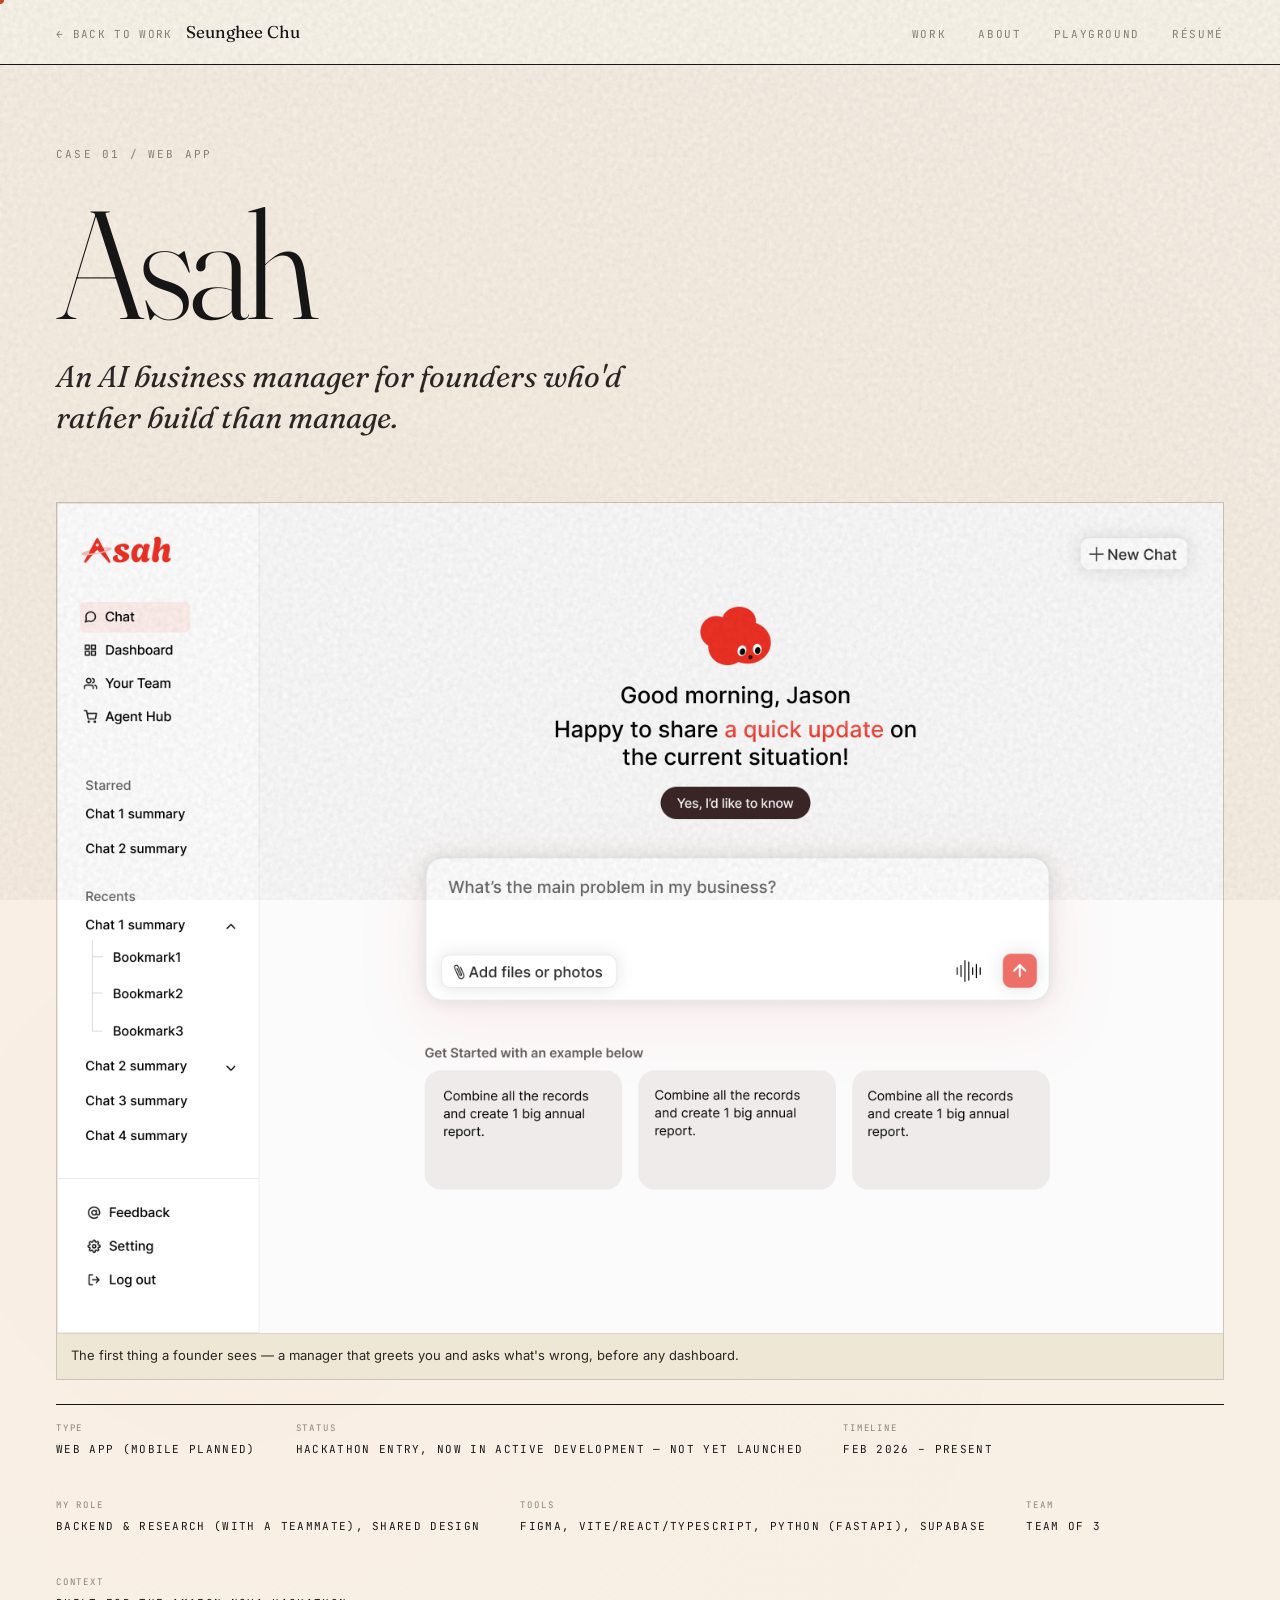
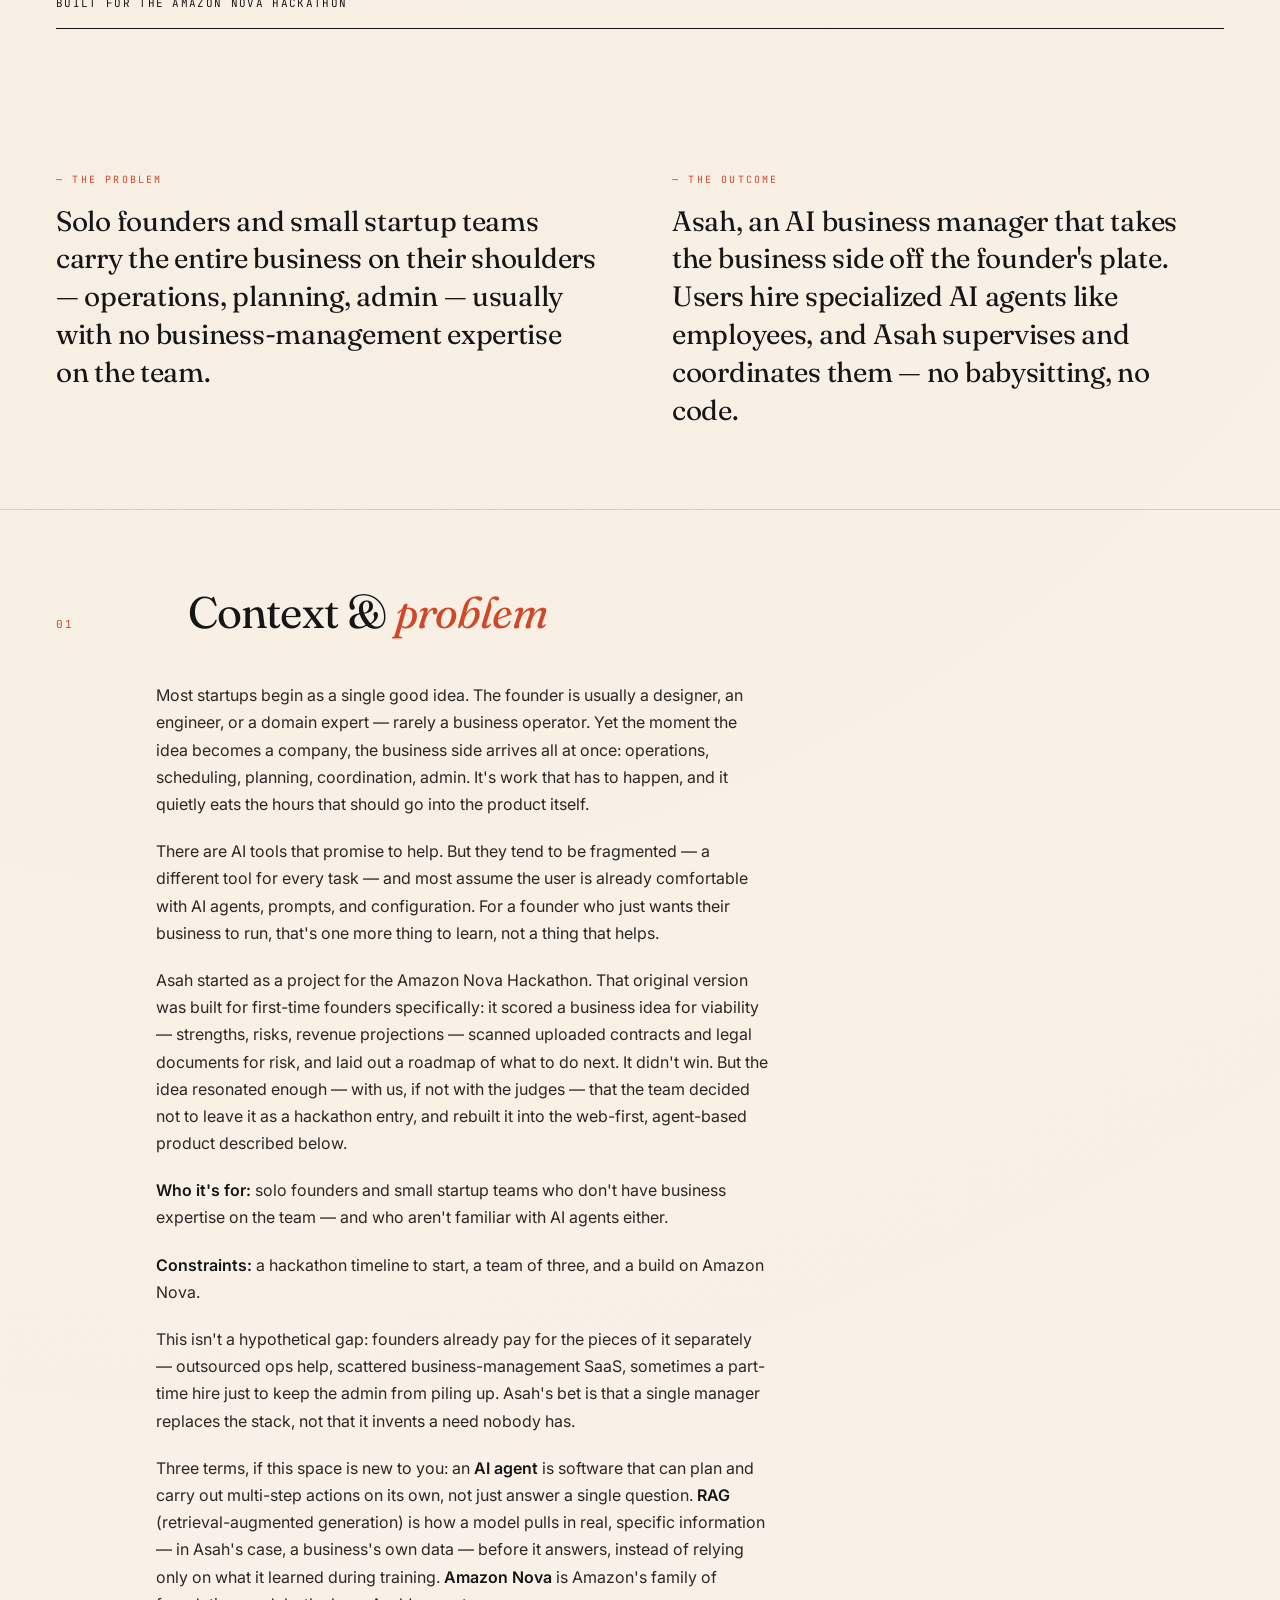
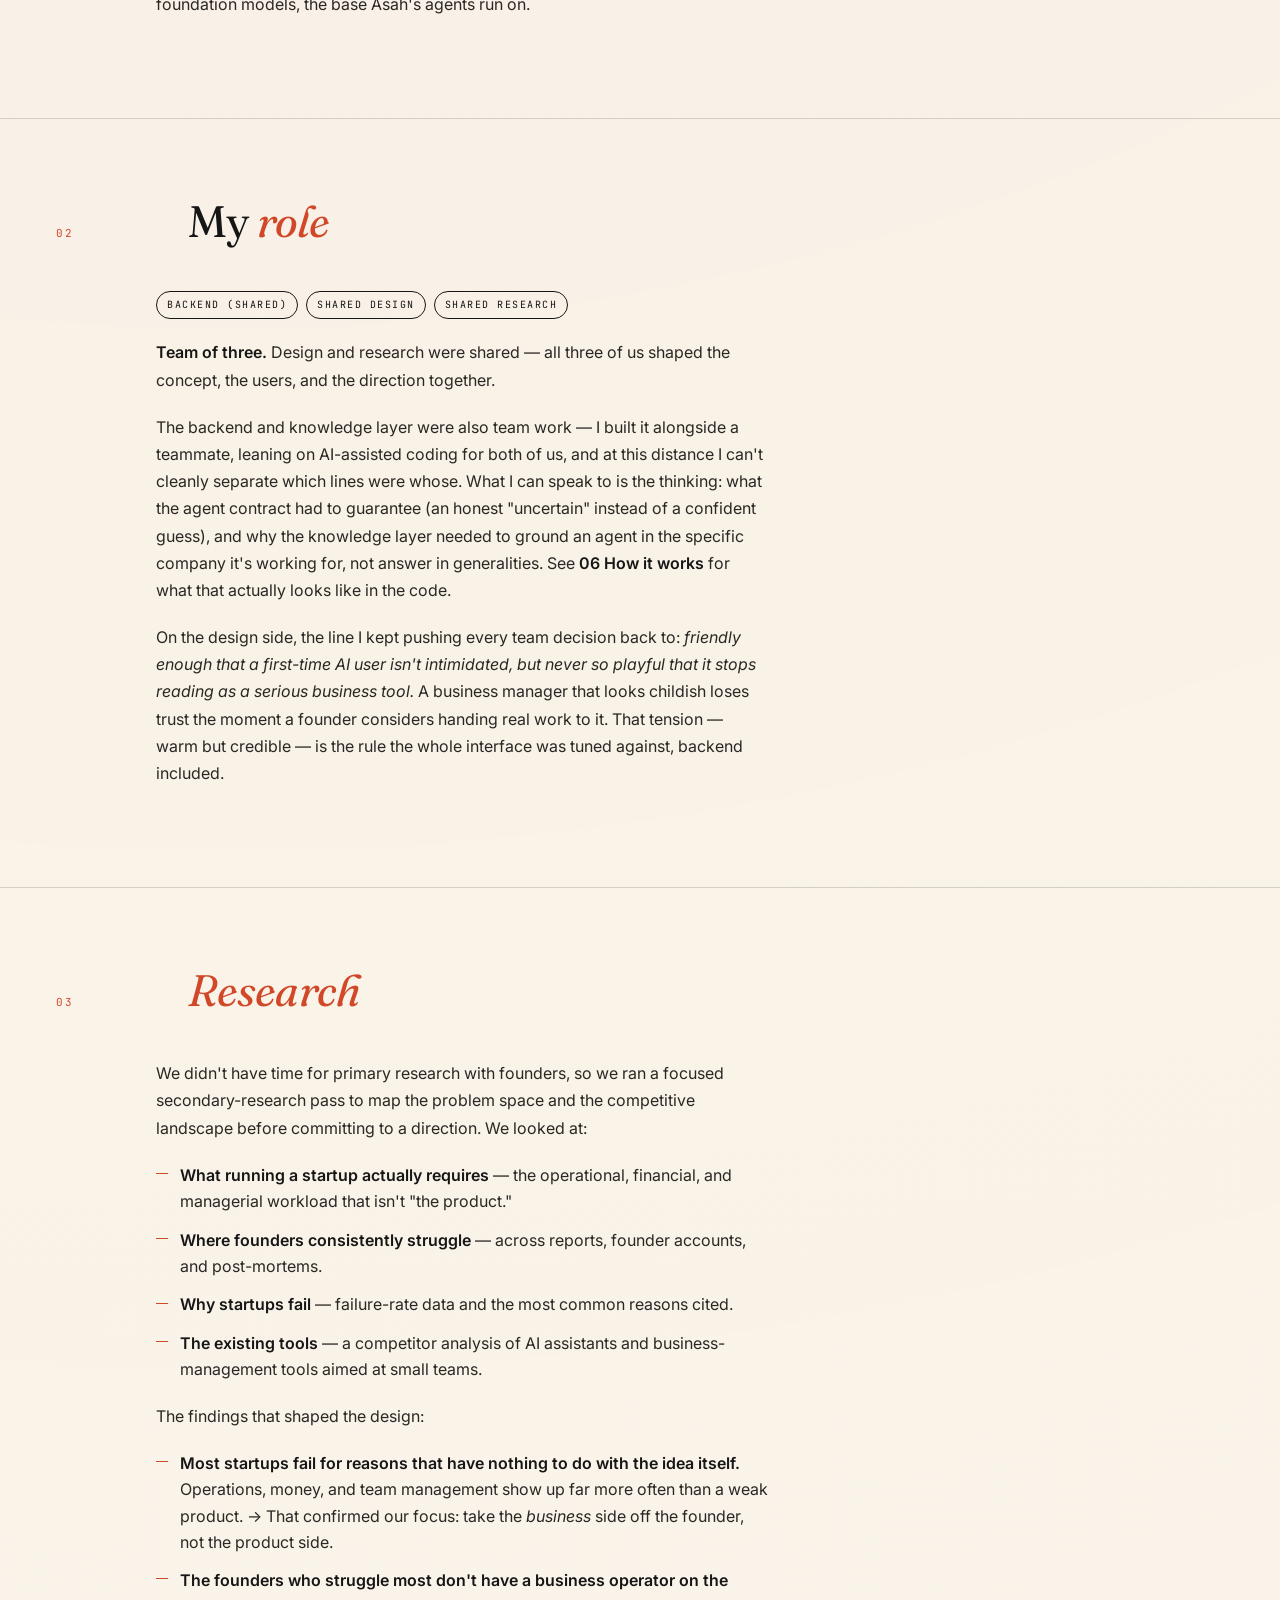
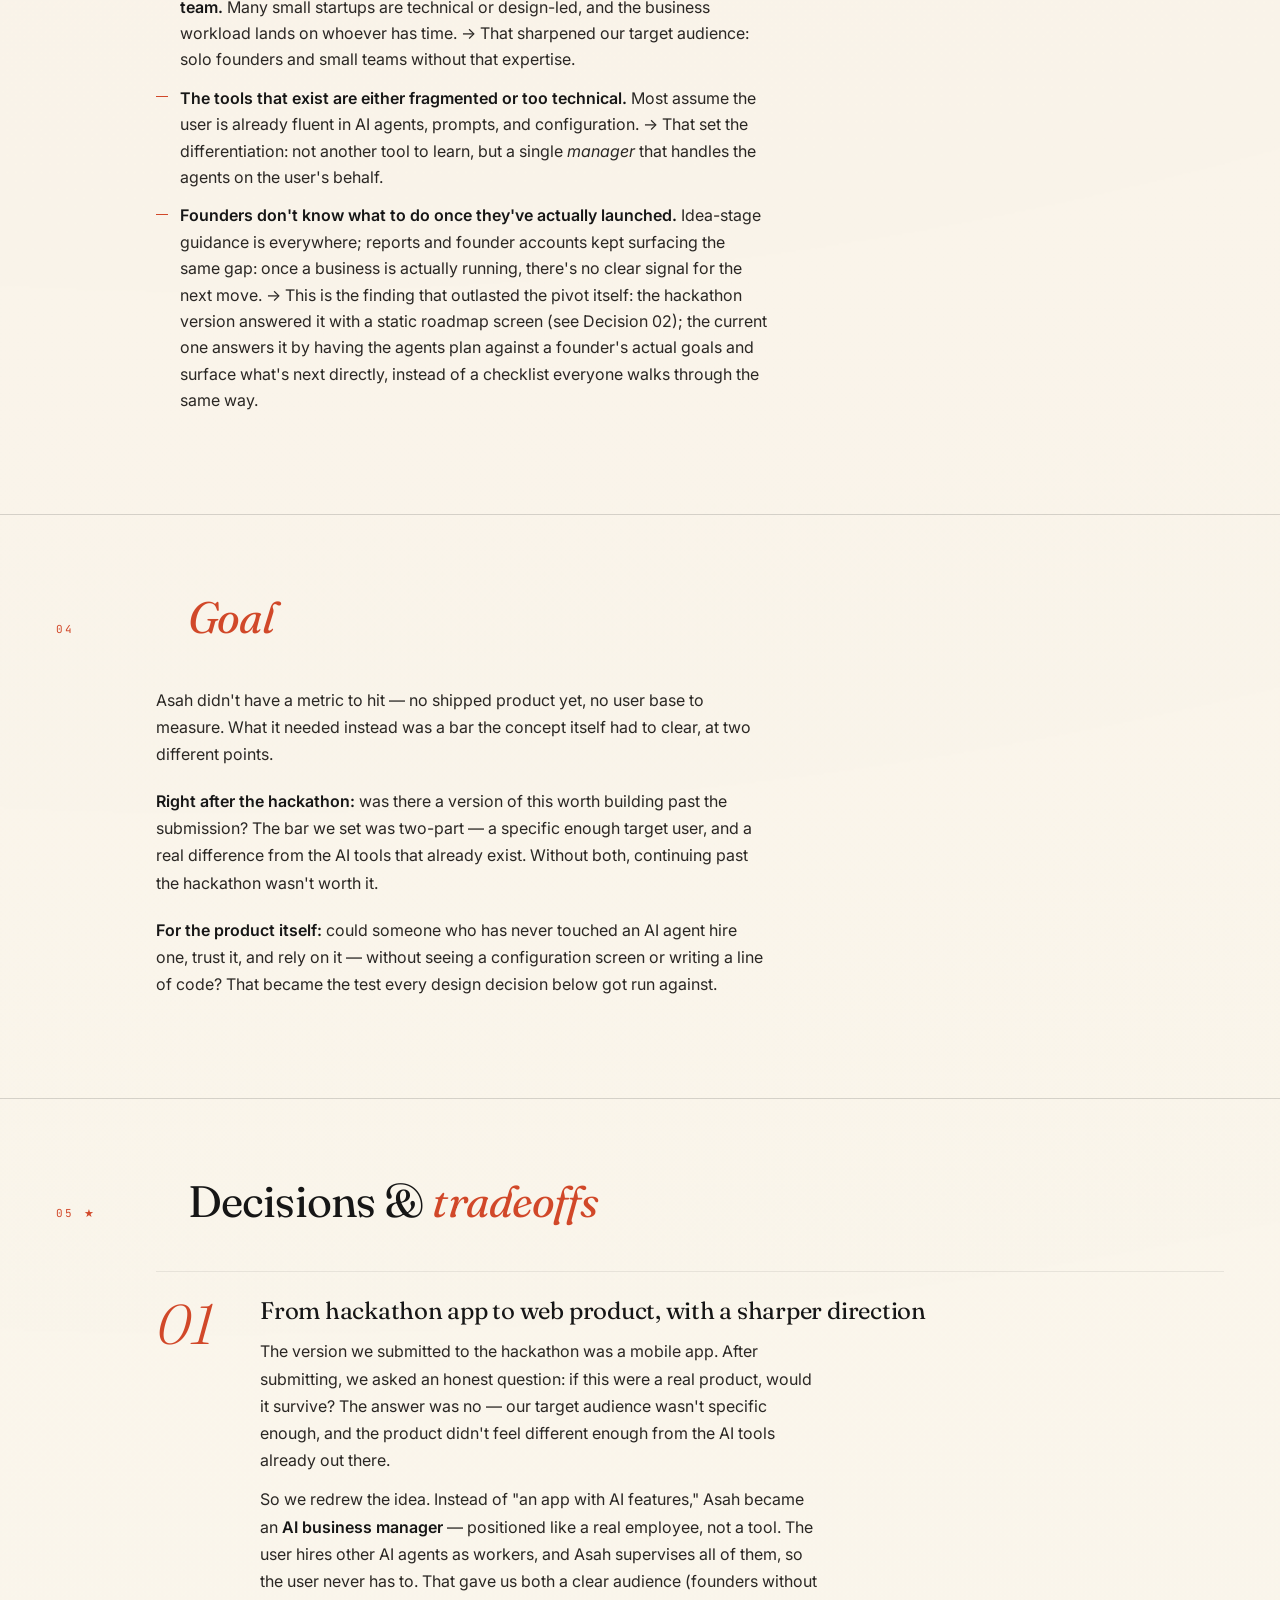
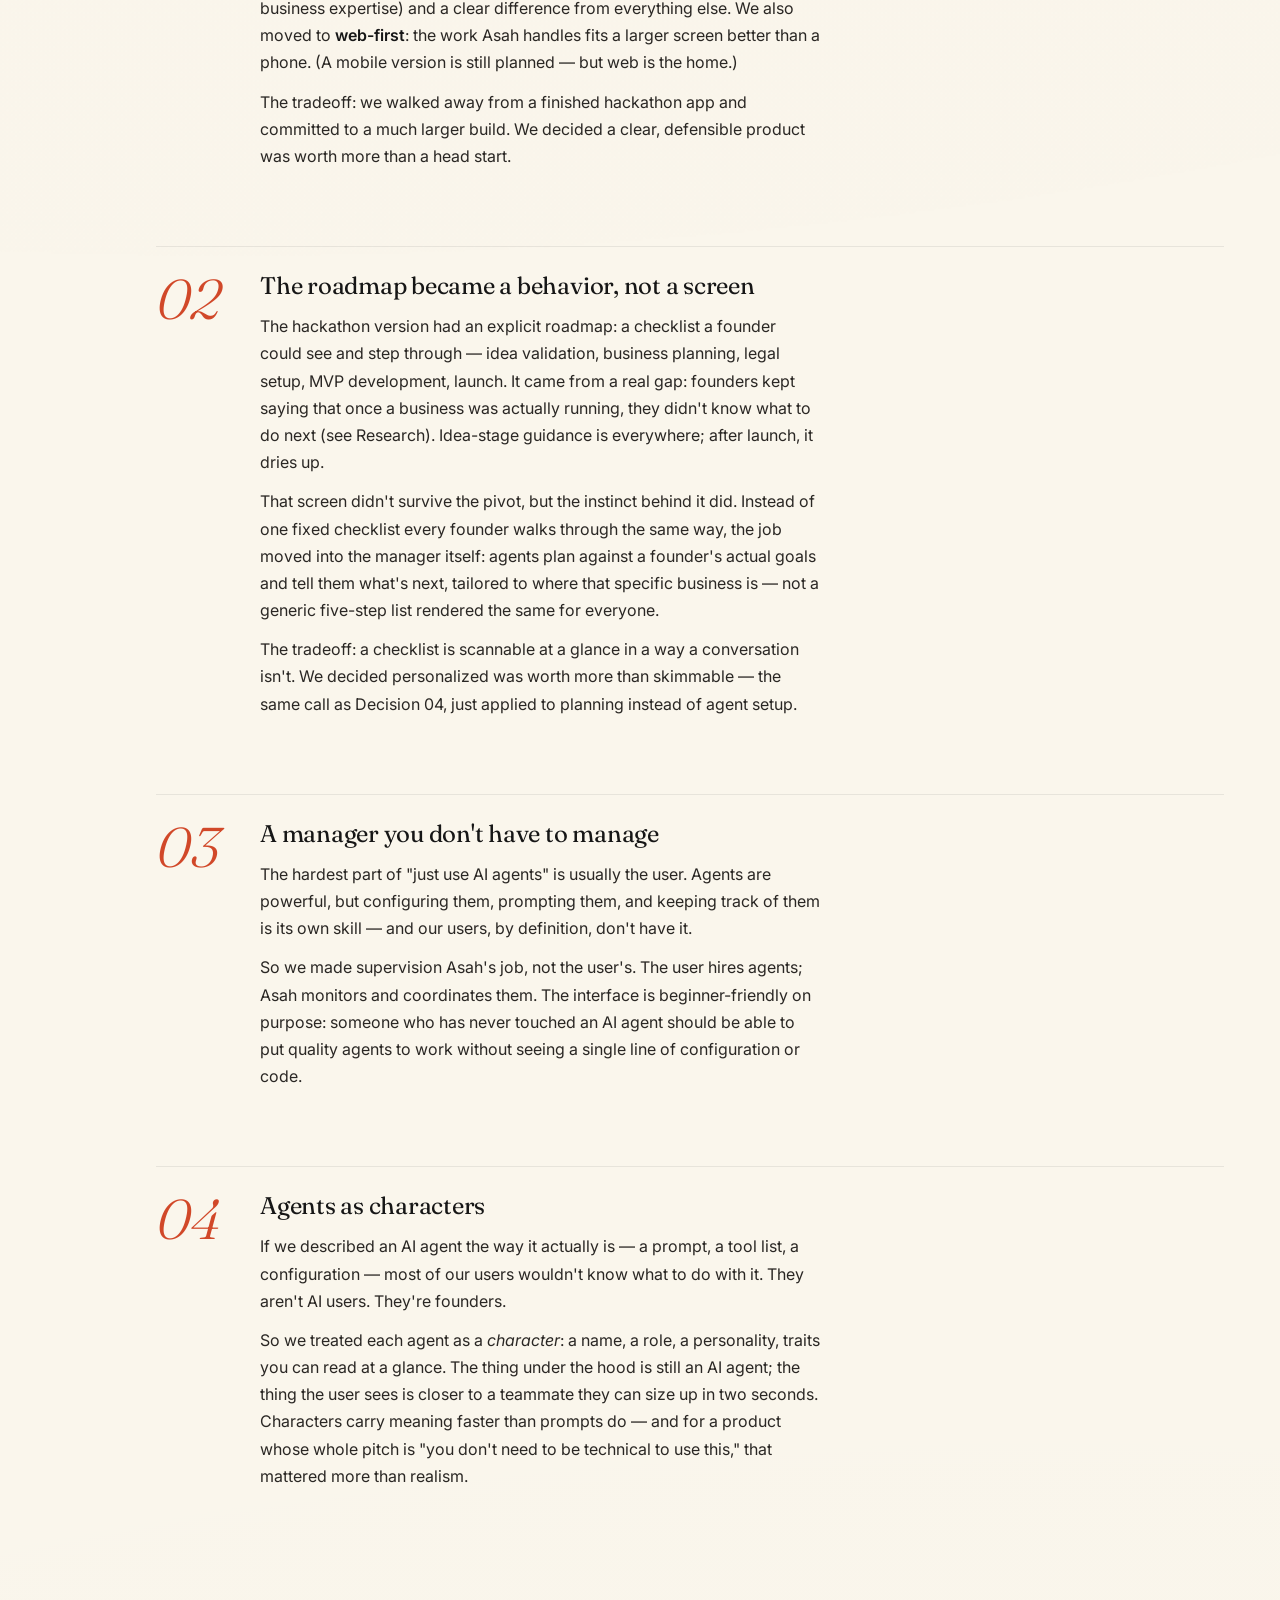
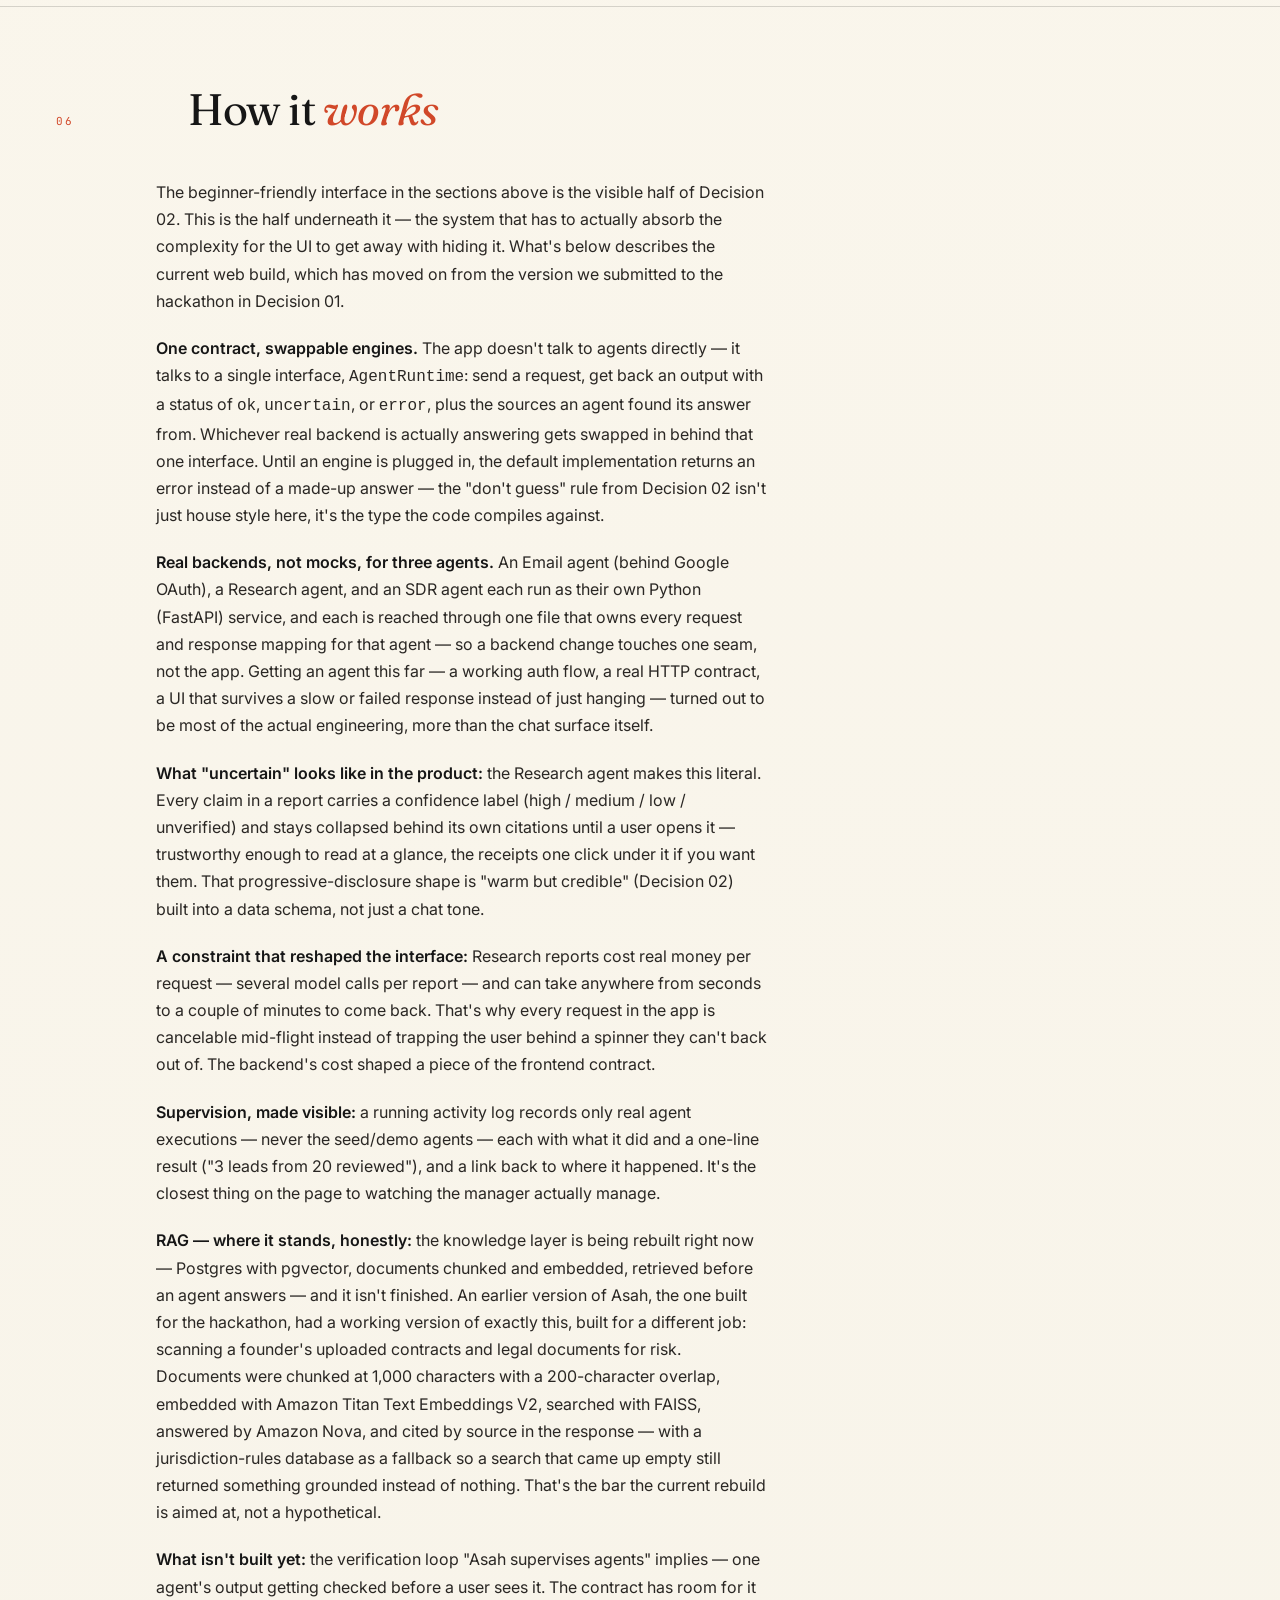
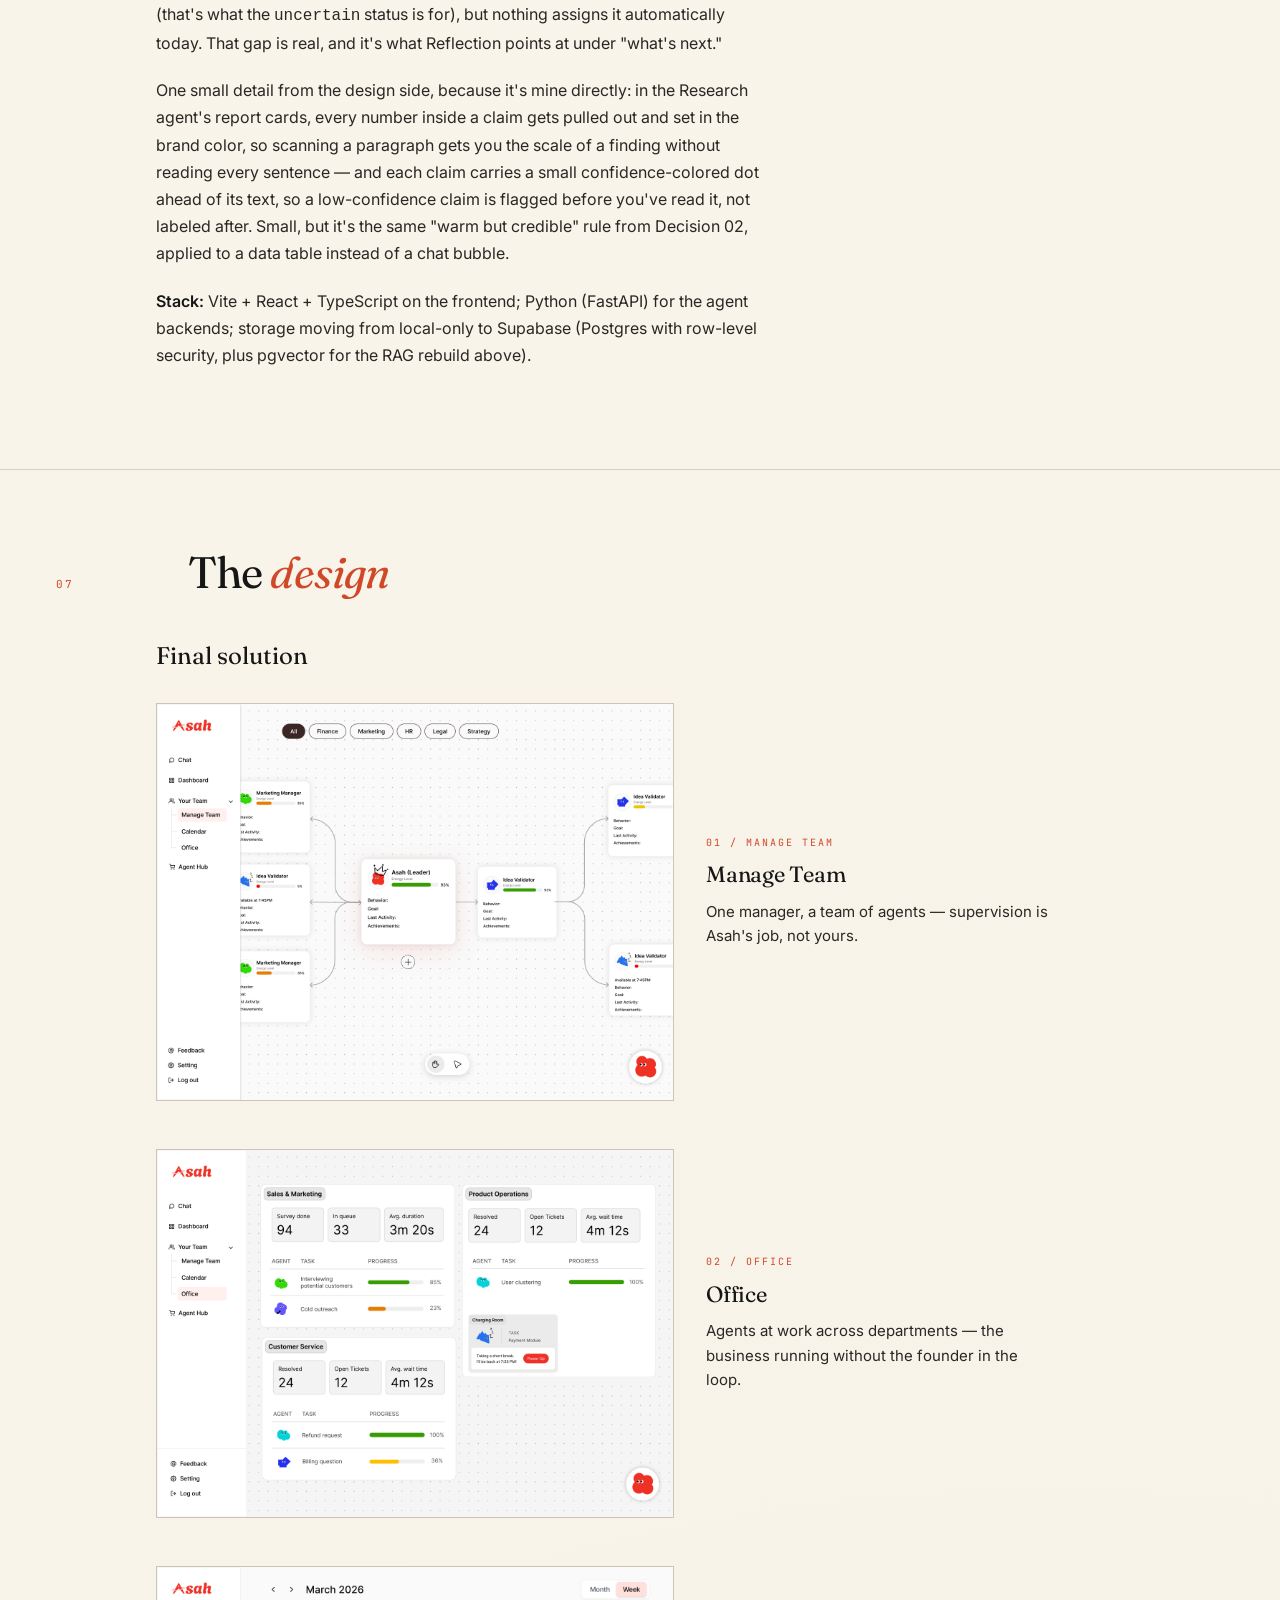
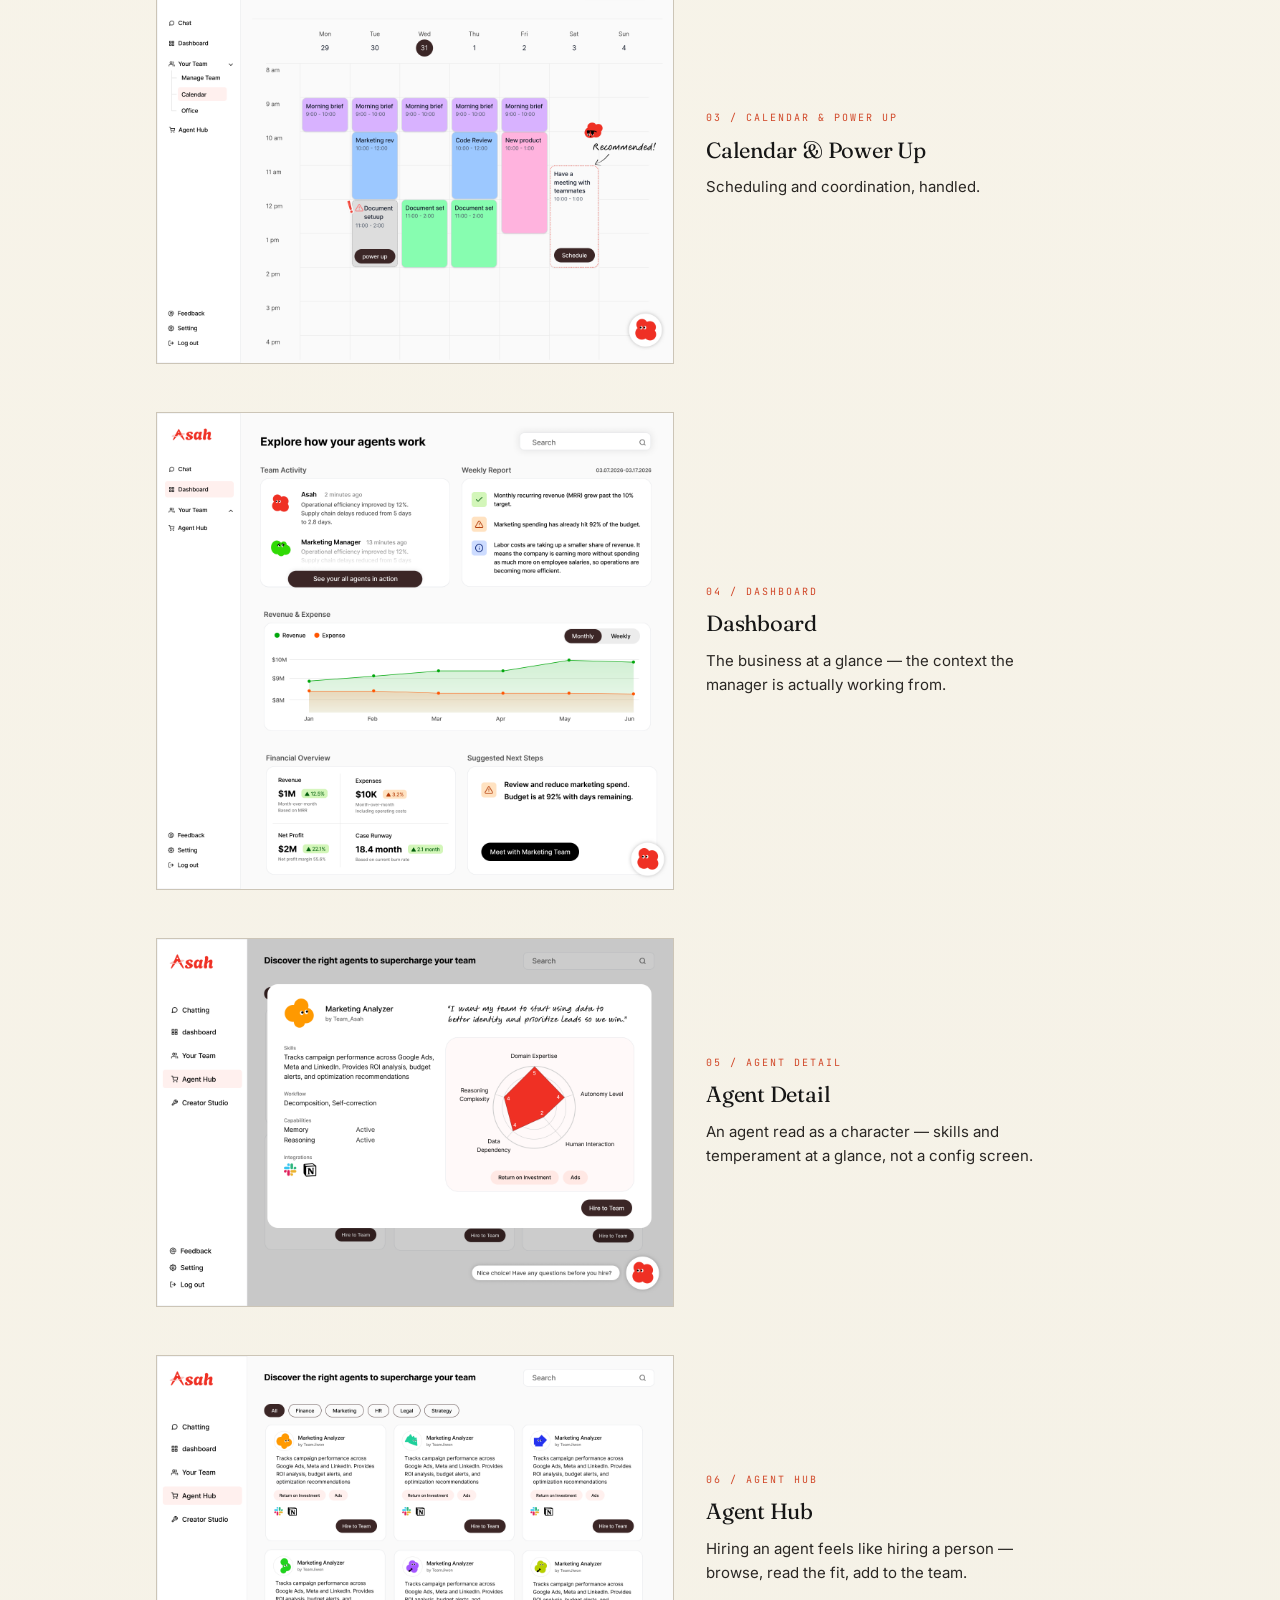
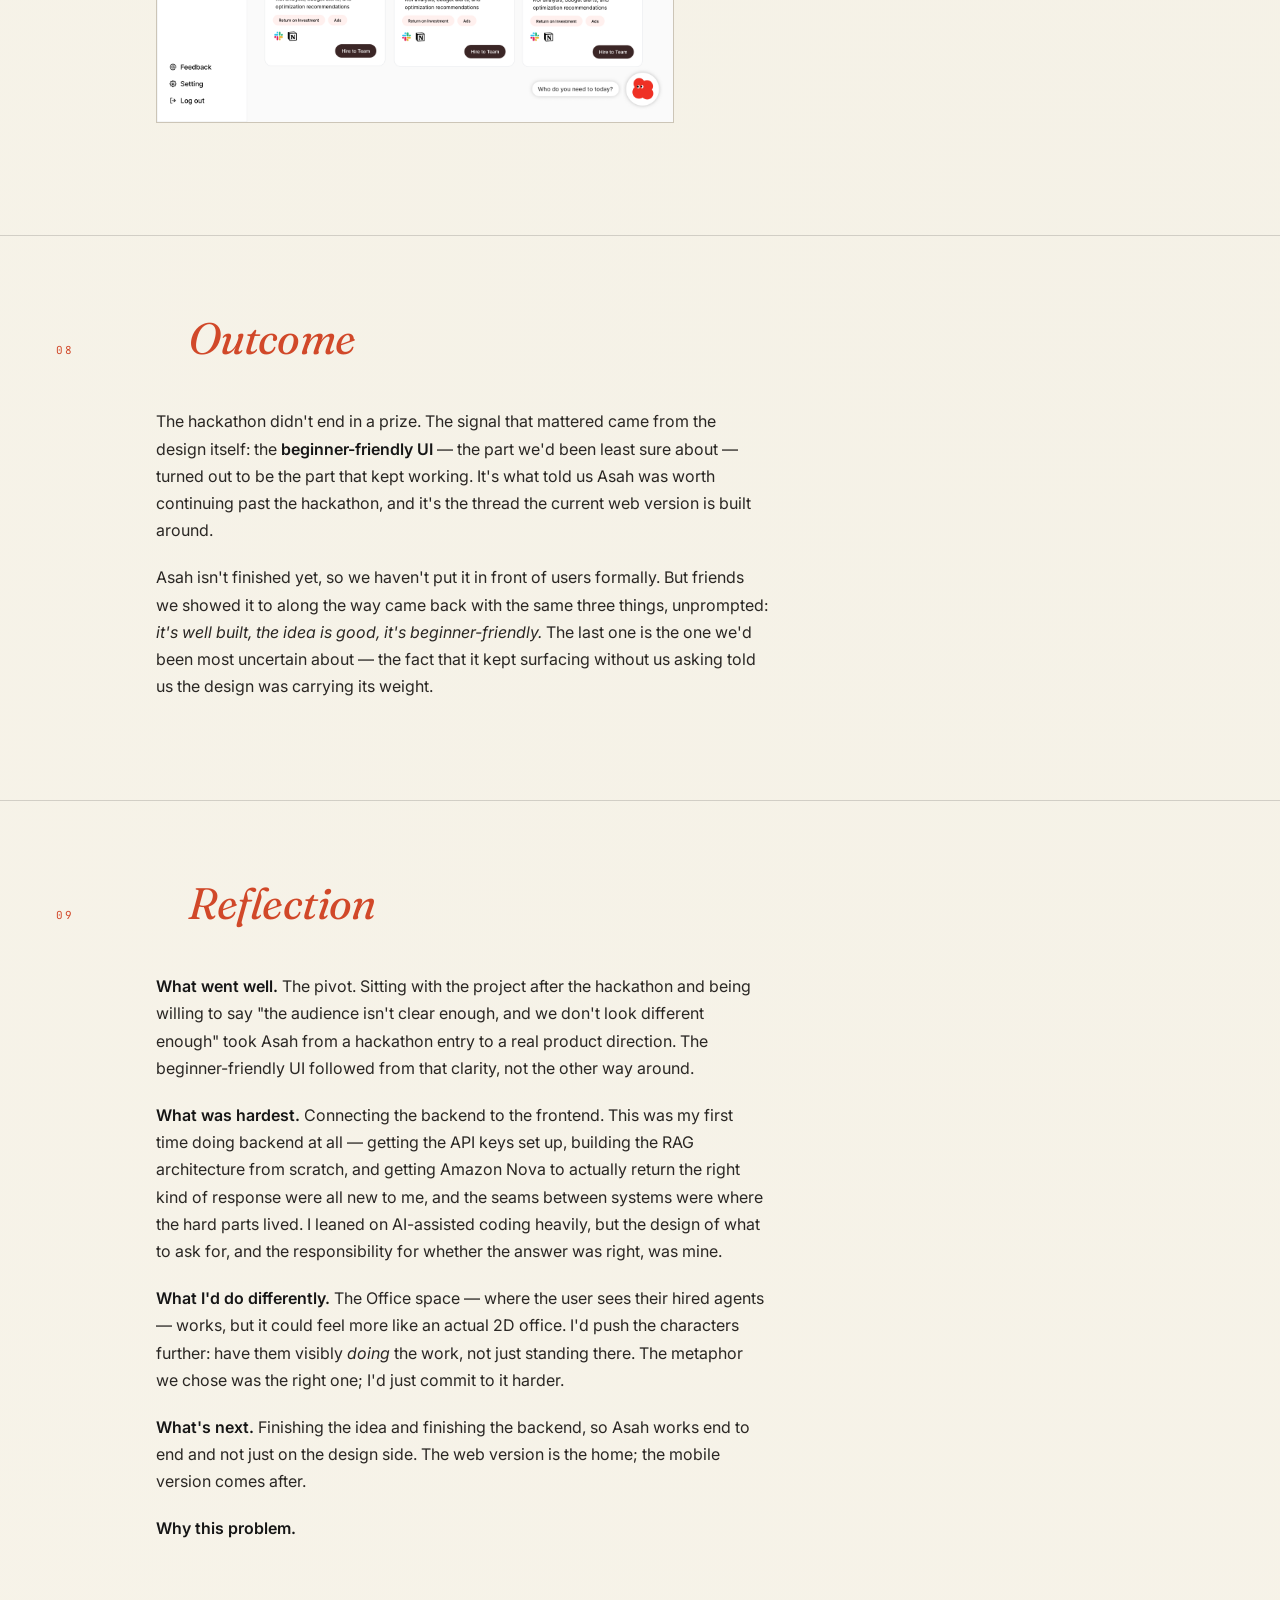
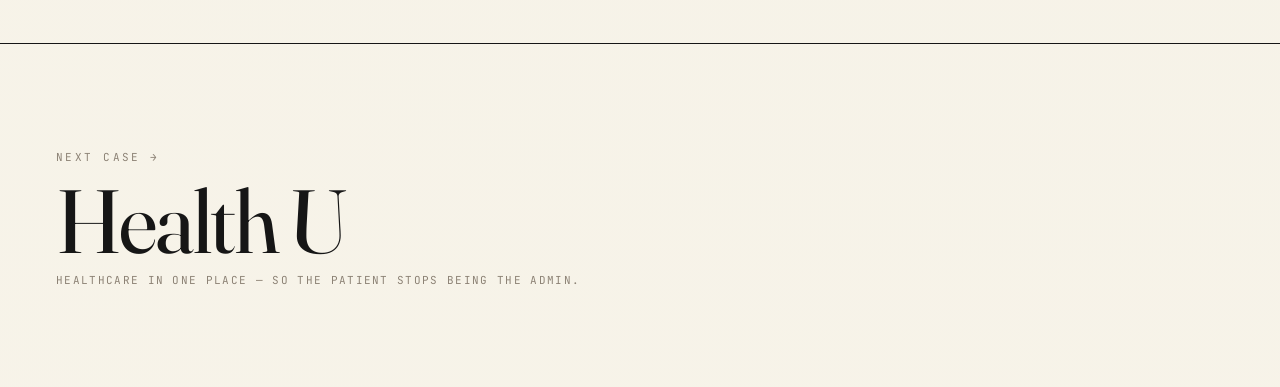
==== commit 856e6977: "Fill in Asah, Scrim, and Health U from Kelly's answers Replaces resolved inline-note placeholders wi" ====
--- a/asah/index.html
+++ b/asah/index.html
@@ -47,8 +47,8 @@
       <div><dt>Type</dt><dd>Web app (mobile planned)</dd></div>
       <div><dt>Status</dt><dd>Hackathon entry, now in active development — not yet launched</dd></div>
       <div><dt>Timeline</dt><dd>Feb 2026 – present</dd></div>
-      <div><dt>My role</dt><dd>Backend &amp; RAG lead, shared design &amp; research</dd></div>
-      <div><dt>Tools</dt><dd>Figma, <span class="inline-note">[Kelly: other tools]</span></dd></div>
+      <div><dt>My role</dt><dd>Backend &amp; research (with a teammate), shared design</dd></div>
+      <div><dt>Tools</dt><dd>Figma, Vite/React/TypeScript, Python (FastAPI), Supabase</dd></div>
       <div><dt>Team</dt><dd>Team of 3</dd></div>
       <div><dt>Context</dt><dd>Built for the Amazon Nova Hackathon</dd></div>
     </dl>
@@ -73,9 +73,10 @@
     <div class="case-body">
       <p>Most startups begin as a single good idea. The founder is usually a designer, an engineer, or a domain expert — rarely a business operator. Yet the moment the idea becomes a company, the business side arrives all at once: operations, scheduling, planning, coordination, admin. It's work that has to happen, and it quietly eats the hours that should go into the product itself.</p>
       <p>There are AI tools that promise to help. But they tend to be fragmented — a different tool for every task — and most assume the user is already comfortable with AI agents, prompts, and configuration. For a founder who just wants their business to run, that's one more thing to learn, not a thing that helps.</p>
-      <p>Asah started as a project for the Amazon Nova Hackathon. The idea resonated — with the judges and with us — enough that the team decided not to leave it as a hackathon entry. We chose to keep building it as a real product.</p>
+      <p>Asah started as a project for the Amazon Nova Hackathon. That original version was built for first-time founders specifically: it scored a business idea for viability — strengths, risks, revenue projections — scanned uploaded contracts and legal documents for risk, and laid out a roadmap of what to do next. It didn't win. But the idea resonated enough — with us, if not with the judges — that the team decided not to leave it as a hackathon entry, and rebuilt it into the web-first, agent-based product described below.</p>
       <p><strong>Who it's for:</strong> solo founders and small startup teams who don't have business expertise on the team — and who aren't familiar with AI agents either.</p>
       <p><strong>Constraints:</strong> a hackathon timeline to start, a team of three, and a build on Amazon Nova.</p>
+      <p>This isn't a hypothetical gap: founders already pay for the pieces of it separately — outsourced ops help, scattered business-management SaaS, sometimes a part-time hire just to keep the admin from piling up. Asah's bet is that a single manager replaces the stack, not that it invents a need nobody has. <span class="inline-note">[Kelly: if you have a real number or example from the competitor research in 03 — what founders typically spend on this today, or a specific tool people pay for — it'd land harder here than the general claim above.]</span></p>
       <p class="case-note">Three terms, if this space is new to you: an <strong>AI agent</strong> is software that can plan and carry out multi-step actions on its own, not just answer a single question. <strong>RAG</strong> (retrieval-augmented generation) is how a model pulls in real, specific information — in Asah's case, a business's own data — before it answers, instead of relying only on what it learned during training. <strong>Amazon Nova</strong> is Amazon's family of foundation models, the base Asah's agents run on.</p>
     </div>
   </section>
@@ -87,15 +88,13 @@
     </div>
     <div class="case-body">
       <div class="role-tags">
-        <span>Backend</span>
-        <span>RAG architecture</span>
+        <span>Backend (shared)</span>
         <span>Shared design</span>
         <span>Shared research</span>
       </div>
       <p><strong>Team of three.</strong> Design and research were shared — all three of us shaped the concept, the users, and the direction together.</p>
-      <p>On top of that shared work, I owned the <strong>backend and the RAG architecture</strong> that lets Asah's agents pull the right business context into every response — so the manager actually feels like it knows the company it's running. <span class="inline-note">[Kelly: confirm this is right, or replace with how you'd describe what your RAG setup does.]</span></p>
-      <p>On the design side, the line I kept pushing every team decision back to: <em>friendly enough that a first-time AI user isn't intimidated, but never so playful that it stops reading as a serious business tool.</em> A business manager that looks childish loses trust the moment a founder considers handing real work to it. That tension — warm but credible — is the rule the whole interface was tuned against.</p>
-      <p>It's the part of this project I'm most glad to be able to point to: I didn't just help design how Asah should feel — I built the system underneath it.</p>
+      <p>The backend and knowledge layer were also team work — I built it alongside a teammate, leaning on AI-assisted coding for both of us, and at this distance I can't cleanly separate which lines were whose. What I can speak to is the thinking: what the agent contract had to guarantee (an honest "uncertain" instead of a confident guess), and why the knowledge layer needed to ground an agent in the specific company it's working for, not answer in generalities. See <strong>06 How it works</strong> for what that actually looks like in the code.</p>
+      <p>On the design side, the line I kept pushing every team decision back to: <em>friendly enough that a first-time AI user isn't intimidated, but never so playful that it stops reading as a serious business tool.</em> A business manager that looks childish loses trust the moment a founder considers handing real work to it. That tension — warm but credible — is the rule the whole interface was tuned against, backend included.</p>
     </div>
   </section>
 
@@ -117,6 +116,7 @@
         <li><strong>Most startups fail for reasons that have nothing to do with the idea itself.</strong> Operations, money, and team management show up far more often than a weak product. → That confirmed our focus: take the <em>business</em> side off the founder, not the product side. <span class="inline-note">[Kelly: if there's a specific number or source you remember (e.g. "X% of startups fail because of…"), drop it in.]</span></li>
         <li><strong>The founders who struggle most don't have a business operator on the team.</strong> Many small startups are technical or design-led, and the business workload lands on whoever has time. → That sharpened our target audience: solo founders and small teams without that expertise.</li>
         <li><strong>The tools that exist are either fragmented or too technical.</strong> Most assume the user is already fluent in AI agents, prompts, and configuration. → That set the differentiation: not another tool to learn, but a single <em>manager</em> that handles the agents on the user's behalf. <span class="inline-note">[Kelly: if there were 2-3 specific competitors you compared against, name them here — concrete names land harder than "existing tools."]</span></li>
+        <li><strong>Founders don't know what to do once they've actually launched.</strong> Idea-stage guidance is everywhere; reports and founder accounts kept surfacing the same gap: once a business is actually running, there's no clear signal for the next move. → This is the finding that outlasted the pivot itself: the hackathon version answered it with a static roadmap screen (see Decision 02); the current one answers it by having the agents plan against a founder's actual goals and surface what's next directly, instead of a checklist everyone walks through the same way.</li>
       </ol>
     </div>
   </section>
@@ -157,8 +157,8 @@
                  CASE-STUDY-TODO.md.
             <div class="artifact-grid">
               <figure class="artifact">
-                <img src="../assets/images/asah/asah-old-home.png" alt="The original mentor — greets you, then hands you loan tips and a planning checklist." style="width:100%;height:auto">
-                <figcaption class="case-figure-caption">The original mentor — greets you, then hands you loan tips and a planning checklist.</figcaption>
+                <img src="../assets/images/asah/asah-old-home.png" alt="The original mentor — greets you, then opens into idea validation, contract review, and a roadmap of what's next." style="width:100%;height:auto">
+                <figcaption class="case-figure-caption">The original mentor — greets you, then opens into idea validation, contract review, and a roadmap of what's next.</figcaption>
               </figure>
               <figure class="artifact">
                 <img src="../assets/images/asah/asah-hero.png" alt="The new manager — same greeting, but it answers as someone you can talk to." style="width:100%;height:auto">
@@ -173,6 +173,16 @@
         <div class="decision">
           <span class="d-num">02</span>
           <div>
+            <h3>The roadmap became a behavior, not a screen</h3>
+            <p>The hackathon version had an explicit roadmap: a checklist a founder could see and step through — idea validation, business planning, legal setup, MVP development, launch. It came from a real gap: founders kept saying that once a business was actually running, they didn't know what to do next (see Research). Idea-stage guidance is everywhere; after launch, it dries up.</p>
+            <p>That screen didn't survive the pivot, but the instinct behind it did. Instead of one fixed checklist every founder walks through the same way, the job moved into the manager itself: agents plan against a founder's actual goals and tell them what's next, tailored to where that specific business is — not a generic five-step list rendered the same for everyone.</p>
+            <p>The tradeoff: a checklist is scannable at a glance in a way a conversation isn't. We decided personalized was worth more than skimmable — the same call as Decision 04, just applied to planning instead of agent setup.</p>
+          </div>
+        </div>
+
+        <div class="decision">
+          <span class="d-num">03</span>
+          <div>
             <h3>A manager you don't have to manage</h3>
             <p>The hardest part of "just use AI agents" is usually the user. Agents are powerful, but configuring them, prompting them, and keeping track of them is its own skill — and our users, by definition, don't have it.</p>
             <p>So we made supervision Asah's job, not the user's. The user hires agents; Asah monitors and coordinates them. The interface is beginner-friendly on purpose: someone who has never touched an AI agent should be able to put quality agents to work without seeing a single line of configuration or code.</p>
@@ -180,7 +190,7 @@
         </div>
 
         <div class="decision">
-          <span class="d-num">03</span>
+          <span class="d-num">04</span>
           <div>
             <h3>Agents as characters</h3>
             <p>If we described an AI agent the way it actually is — a prompt, a tool list, a configuration — most of our users wouldn't know what to do with it. They aren't AI users. They're founders.</p>
@@ -195,6 +205,32 @@
   <section class="wrap case-section">
     <div class="case-section-head">
       <span class="num">06</span>
+      <h2>How it <em>works</em></h2>
+    </div>
+    <div class="case-body">
+      <p>The beginner-friendly interface in the sections above is the visible half of Decision 02. This is the half underneath it — the system that has to actually absorb the complexity for the UI to get away with hiding it. What's below describes the current web build, which has moved on from the version we submitted to the hackathon in Decision 01.</p>
+      <p><strong>One contract, swappable engines.</strong> The app doesn't talk to agents directly — it talks to a single interface, <code>AgentRuntime</code>: send a request, get back an output with a status of <code>ok</code>, <code>uncertain</code>, or <code>error</code>, plus the sources an agent found its answer from. Whichever real backend is actually answering gets swapped in behind that one interface. Until an engine is plugged in, the default implementation returns an error instead of a made-up answer — the "don't guess" rule from Decision 02 isn't just house style here, it's the type the code compiles against.</p>
+      <p><strong>Real backends, not mocks, for three agents.</strong> An Email agent (behind Google OAuth), a Research agent, and an SDR agent each run as their own Python (FastAPI) service, and each is reached through one file that owns every request and response mapping for that agent — so a backend change touches one seam, not the app. Getting an agent this far — a working auth flow, a real HTTP contract, a UI that survives a slow or failed response instead of just hanging — turned out to be most of the actual engineering, more than the chat surface itself.</p>
+      <p><strong>What "uncertain" looks like in the product:</strong> the Research agent makes this literal. Every claim in a report carries a confidence label (high / medium / low / unverified) and stays collapsed behind its own citations until a user opens it — trustworthy enough to read at a glance, the receipts one click under it if you want them. That progressive-disclosure shape is "warm but credible" (Decision 02) built into a data schema, not just a chat tone.</p>
+      <p><strong>A constraint that reshaped the interface:</strong> Research reports cost real money per request — several model calls per report — and can take anywhere from seconds to a couple of minutes to come back. That's why every request in the app is cancelable mid-flight instead of trapping the user behind a spinner they can't back out of. The backend's cost shaped a piece of the frontend contract.</p>
+      <p><strong>Supervision, made visible:</strong> a running activity log records only real agent executions — never the seed/demo agents — each with what it did and a one-line result ("3 leads from 20 reviewed"), and a link back to where it happened. It's the closest thing on the page to watching the manager actually manage.</p>
+      <p><strong>RAG — where it stands, honestly:</strong> the knowledge layer is being rebuilt right now — Postgres with pgvector, documents chunked and embedded, retrieved before an agent answers — and it isn't finished. An earlier version of Asah, the one built for the hackathon, had a working version of exactly this, built for a different job: scanning a founder's uploaded contracts and legal documents for risk. Documents were chunked at 1,000 characters with a 200-character overlap, embedded with Amazon Titan Text Embeddings V2, searched with FAISS, answered by Amazon Nova, and cited by source in the response — with a jurisdiction-rules database as a fallback so a search that came up empty still returned something grounded instead of nothing. That's the bar the current rebuild is aimed at, not a hypothetical.</p>
+      <p><strong>What isn't built yet:</strong> the verification loop "Asah supervises agents" implies — one agent's output getting checked before a user sees it. The contract has room for it (that's what the <code>uncertain</code> status is for), but nothing assigns it automatically today. That gap is real, and it's what Reflection points at under "what's next."</p>
+      <p>One small detail from the design side, because it's mine directly: in the Research agent's report cards, every number inside a claim gets pulled out and set in the brand color, so scanning a paragraph gets you the scale of a finding without reading every sentence — and each claim carries a small confidence-colored dot ahead of its text, so a low-confidence claim is flagged before you've read it, not labeled after. Small, but it's the same "warm but credible" rule from Decision 02, applied to a data table instead of a chat bubble.</p>
+      <p><strong>Stack:</strong> Vite + React + TypeScript on the frontend; Python (FastAPI) for the agent backends; storage moving from local-only to Supabase (Postgres with row-level security, plus pgvector for the RAG rebuild above).</p>
+      <!-- TODO(Kelly): drop a system diagram at the exact path below, then uncomment
+           this figure to bring it into the page. See CASE-STUDY-TODO.md.
+      <figure class="case-image-figure">
+        <img src="../assets/images/asah/asah-system-diagram.png" alt="How a request moves through Asah: user → manager (AgentRuntime) → agent backend → back through the manager." style="width:100%;height:auto">
+        <figcaption class="case-figure-caption">How a request moves through Asah — the manager stays in the loop on both ends.</figcaption>
+      </figure>
+      -->
+    </div>
+  </section>
+
+  <section class="wrap case-section">
+    <div class="case-section-head">
+      <span class="num">07</span>
       <h2>The <em>design</em></h2>
     </div>
     <div class="case-body is-wide">
@@ -266,7 +302,7 @@
 
   <section class="wrap case-section">
     <div class="case-section-head">
-      <span class="num">07</span>
+      <span class="num">08</span>
       <h2><em>Outcome</em></h2>
     </div>
     <div class="case-body">
@@ -277,7 +313,7 @@
 
   <section class="wrap case-section">
     <div class="case-section-head">
-      <span class="num">08</span>
+      <span class="num">09</span>
       <h2><em>Reflection</em></h2>
     </div>
     <div class="case-body">
@@ -285,6 +321,7 @@
       <p><strong>What was hardest.</strong> Connecting the backend to the frontend. This was my first time doing backend at all — getting the API keys set up, building the RAG architecture from scratch, and getting Amazon Nova to actually return the right kind of response were all new to me, and the seams between systems were where the hard parts lived. I leaned on AI-assisted coding heavily, but the design of what to ask for, and the responsibility for whether the answer was right, was mine.</p>
       <p><strong>What I'd do differently.</strong> The Office space — where the user sees their hired agents — works, but it could feel more like an actual 2D office. I'd push the characters further: have them visibly <em>doing</em> the work, not just standing there. The metaphor we chose was the right one; I'd just commit to it harder.</p>
       <p><strong>What's next.</strong> Finishing the idea and finishing the backend, so Asah works end to end and not just on the design side. The web version is the home; the mobile version comes after.</p>
+      <p><strong>Why this problem.</strong> <span class="inline-note">[Kelly: beyond starting at the hackathon — is there a personal reason this problem stuck? Watched a founder you know drown in ops, tried to run something yourself, anything. This is the one thing missing that turns "we built an AI tool" into a story an interviewer remembers — even a sentence is enough.]</span></p>
     </div>
   </section>
 
--- a/assets/css/styles.css
+++ b/assets/css/styles.css
@@ -337,12 +337,14 @@
 .row-thumb.tone-sage      { background: linear-gradient(135deg, var(--sage), #4F5A3F); }
 .row-thumb.tone-ink       { background: var(--ink); }
 .row-thumb.tone-stone     { background: linear-gradient(135deg, var(--stone), #6E6457); }
+.row-thumb.tone-moss      { background: linear-gradient(135deg, #3E4A33, #232A1D); }
 .mock-window,
 .mock-phone,
 .mock-chat,
 .mock-orbit,
 .mock-pulse,
-.mock-court {
+.mock-court,
+.mock-spread {
   position: absolute;
   display: block;
 }
@@ -434,6 +436,40 @@
     linear-gradient(rgba(250, 246, 236, .72), rgba(250, 246, 236, .72)) 18px 20px / 62% 1px no-repeat,
     linear-gradient(rgba(250, 246, 236, .42), rgba(250, 246, 236, .42)) 18px 42px / 42% 1px no-repeat,
     linear-gradient(rgba(209, 72, 41, .78), rgba(209, 72, 41, .78)) 18px 68px / 54% 1px no-repeat;
+}
+.mock-spread {
+  inset: 22% 15%;
+  border: 1px solid rgba(250, 246, 236, .68);
+  background:
+    /* left page: a title rule + body lines */
+    linear-gradient(rgba(250, 246, 236, .82), rgba(250, 246, 236, .82)) 12px 14px / 30% 1px no-repeat,
+    linear-gradient(rgba(250, 246, 236, .38), rgba(250, 246, 236, .38)) 12px 30px / 34% 1px no-repeat,
+    linear-gradient(rgba(250, 246, 236, .38), rgba(250, 246, 236, .38)) 12px 40px / 34% 1px no-repeat,
+    linear-gradient(rgba(250, 246, 236, .38), rgba(250, 246, 236, .38)) 12px 50px / 26% 1px no-repeat,
+    /* right page */
+    linear-gradient(rgba(250, 246, 236, .82), rgba(250, 246, 236, .82)) 56% 14px / 30% 1px no-repeat,
+    linear-gradient(rgba(250, 246, 236, .38), rgba(250, 246, 236, .38)) 56% 30px / 34% 1px no-repeat,
+    linear-gradient(rgba(250, 246, 236, .38), rgba(250, 246, 236, .38)) 56% 40px / 30% 1px no-repeat;
+}
+/* the gutter, and a sticky note pinned to the spread */
+.mock-spread::before {
+  content: "";
+  position: absolute;
+  left: 50%;
+  top: 0;
+  bottom: 0;
+  width: 1px;
+  background: rgba(250, 246, 236, .5);
+}
+.mock-spread::after {
+  content: "";
+  position: absolute;
+  right: -13px;
+  bottom: -13px;
+  width: 30px;
+  height: 30px;
+  background: rgba(250, 246, 236, .9);
+  transform: rotate(-7deg);
 }
 .row-body h3 {
   font-family: var(--serif);
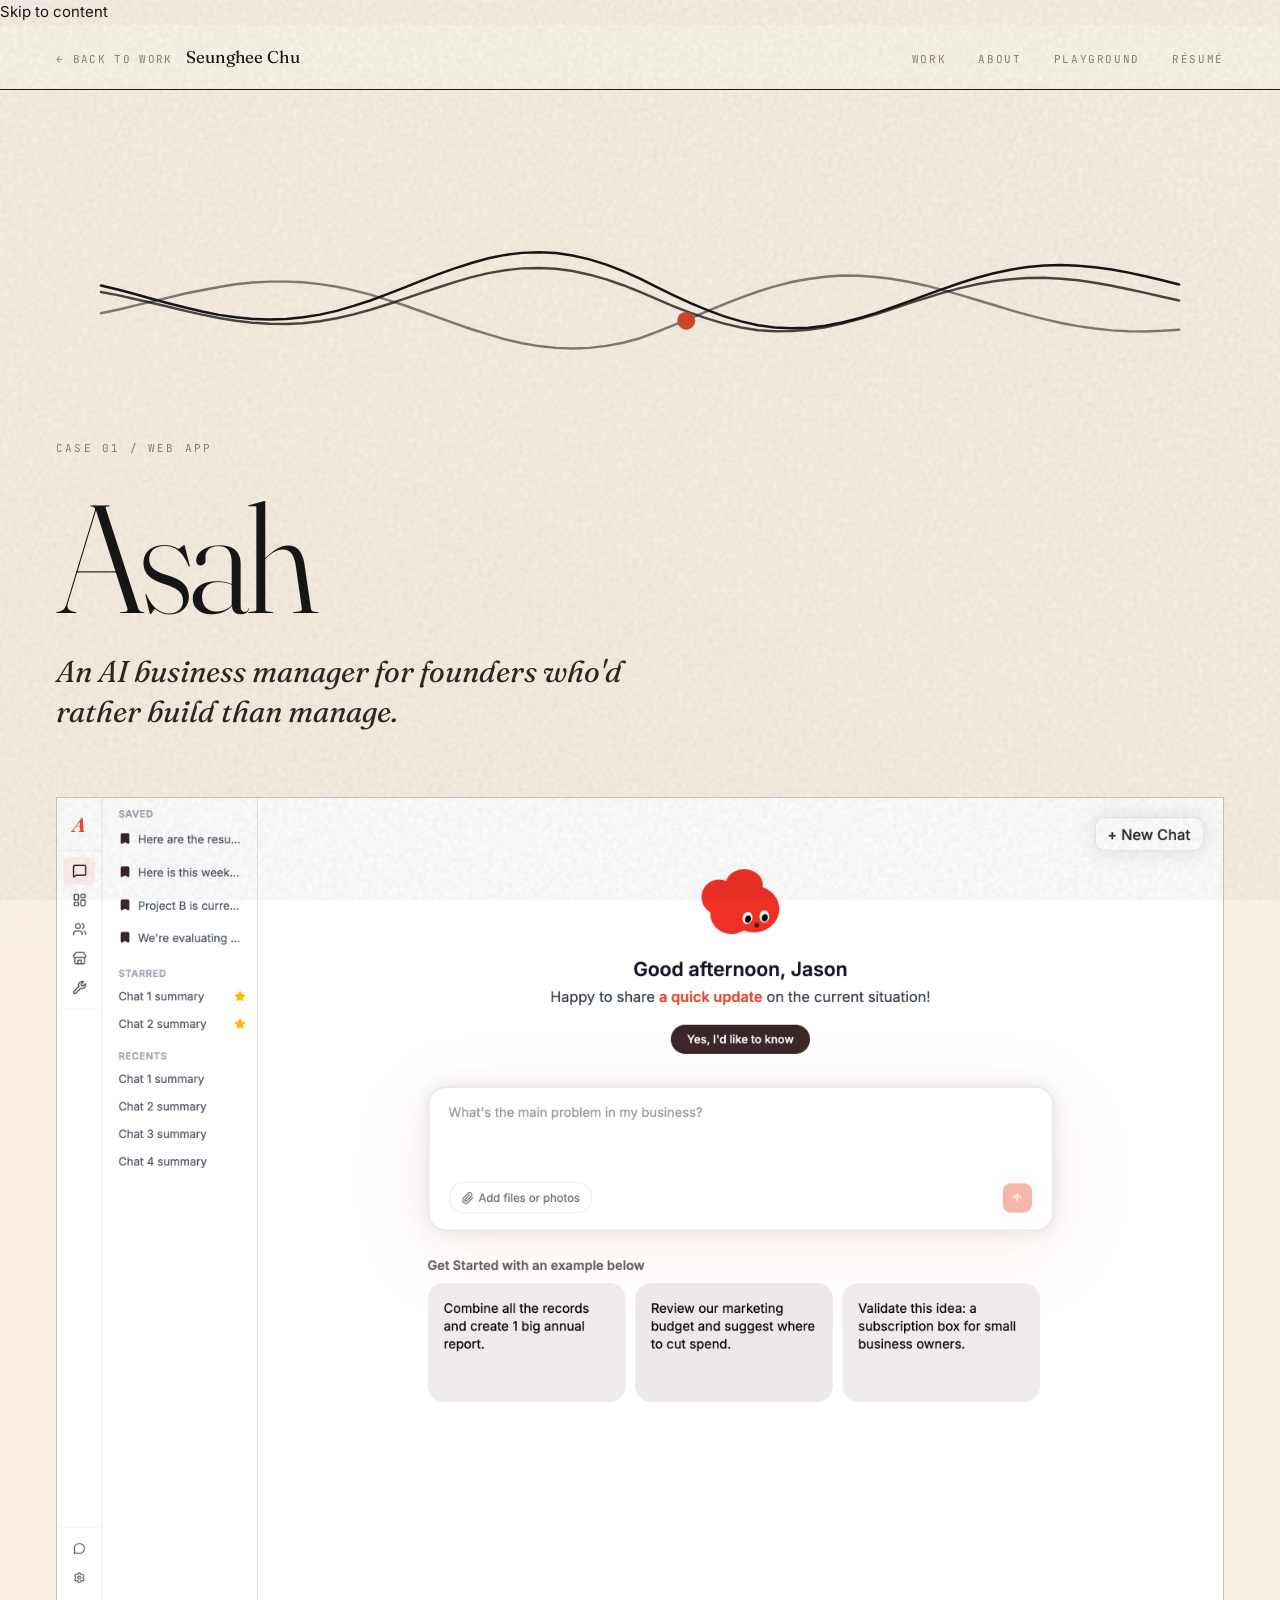
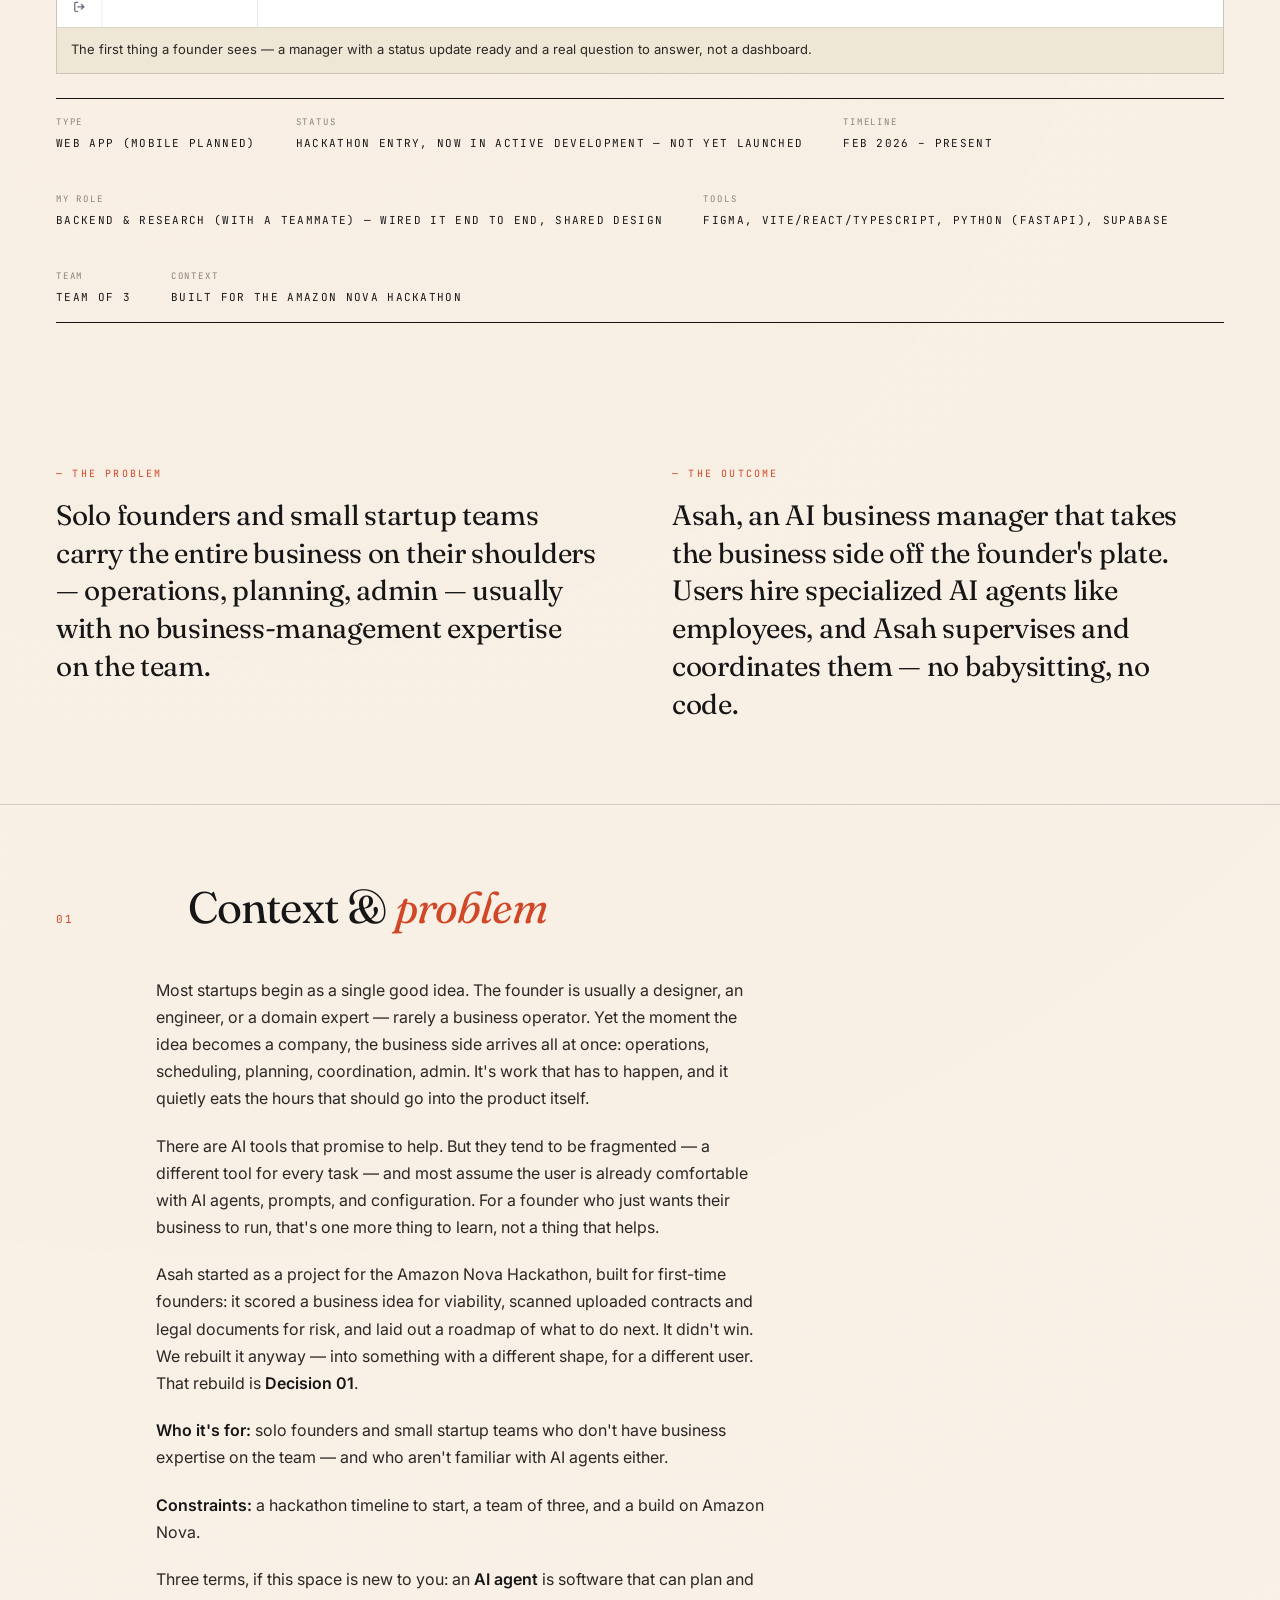
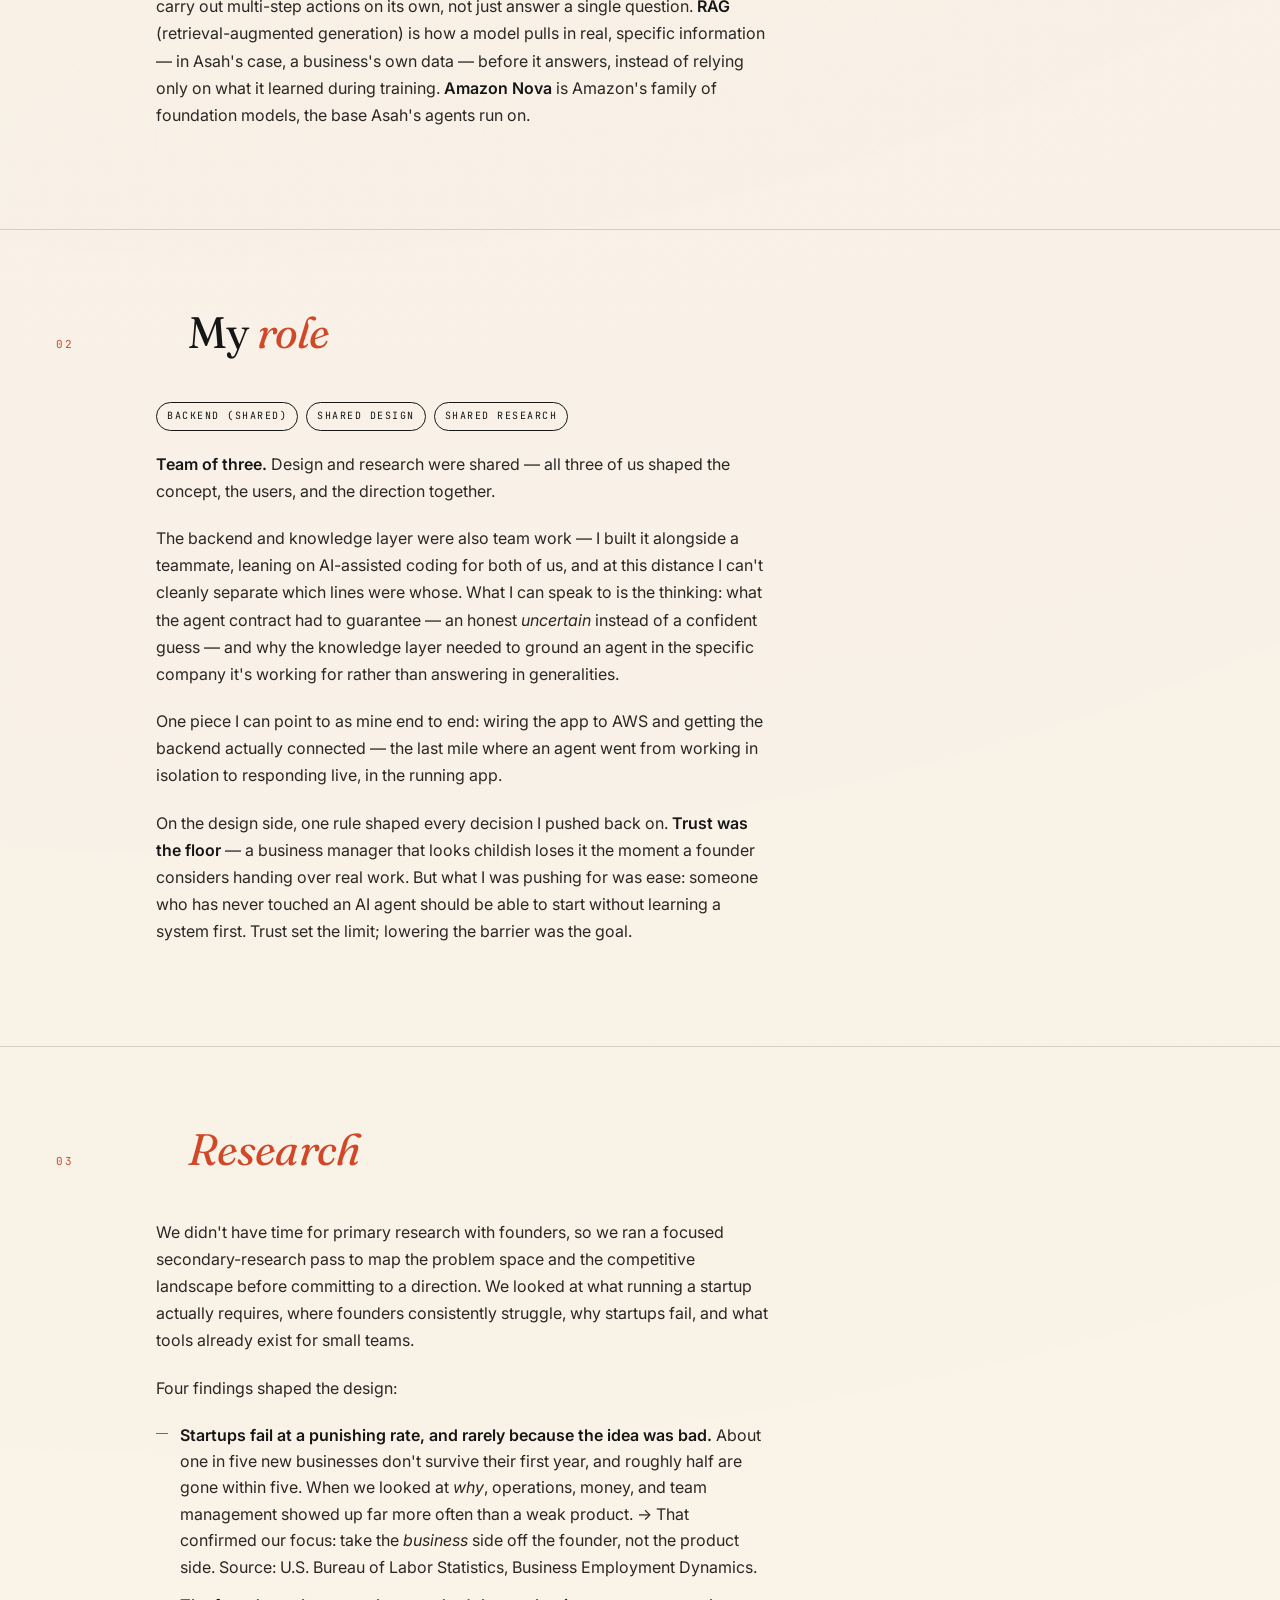
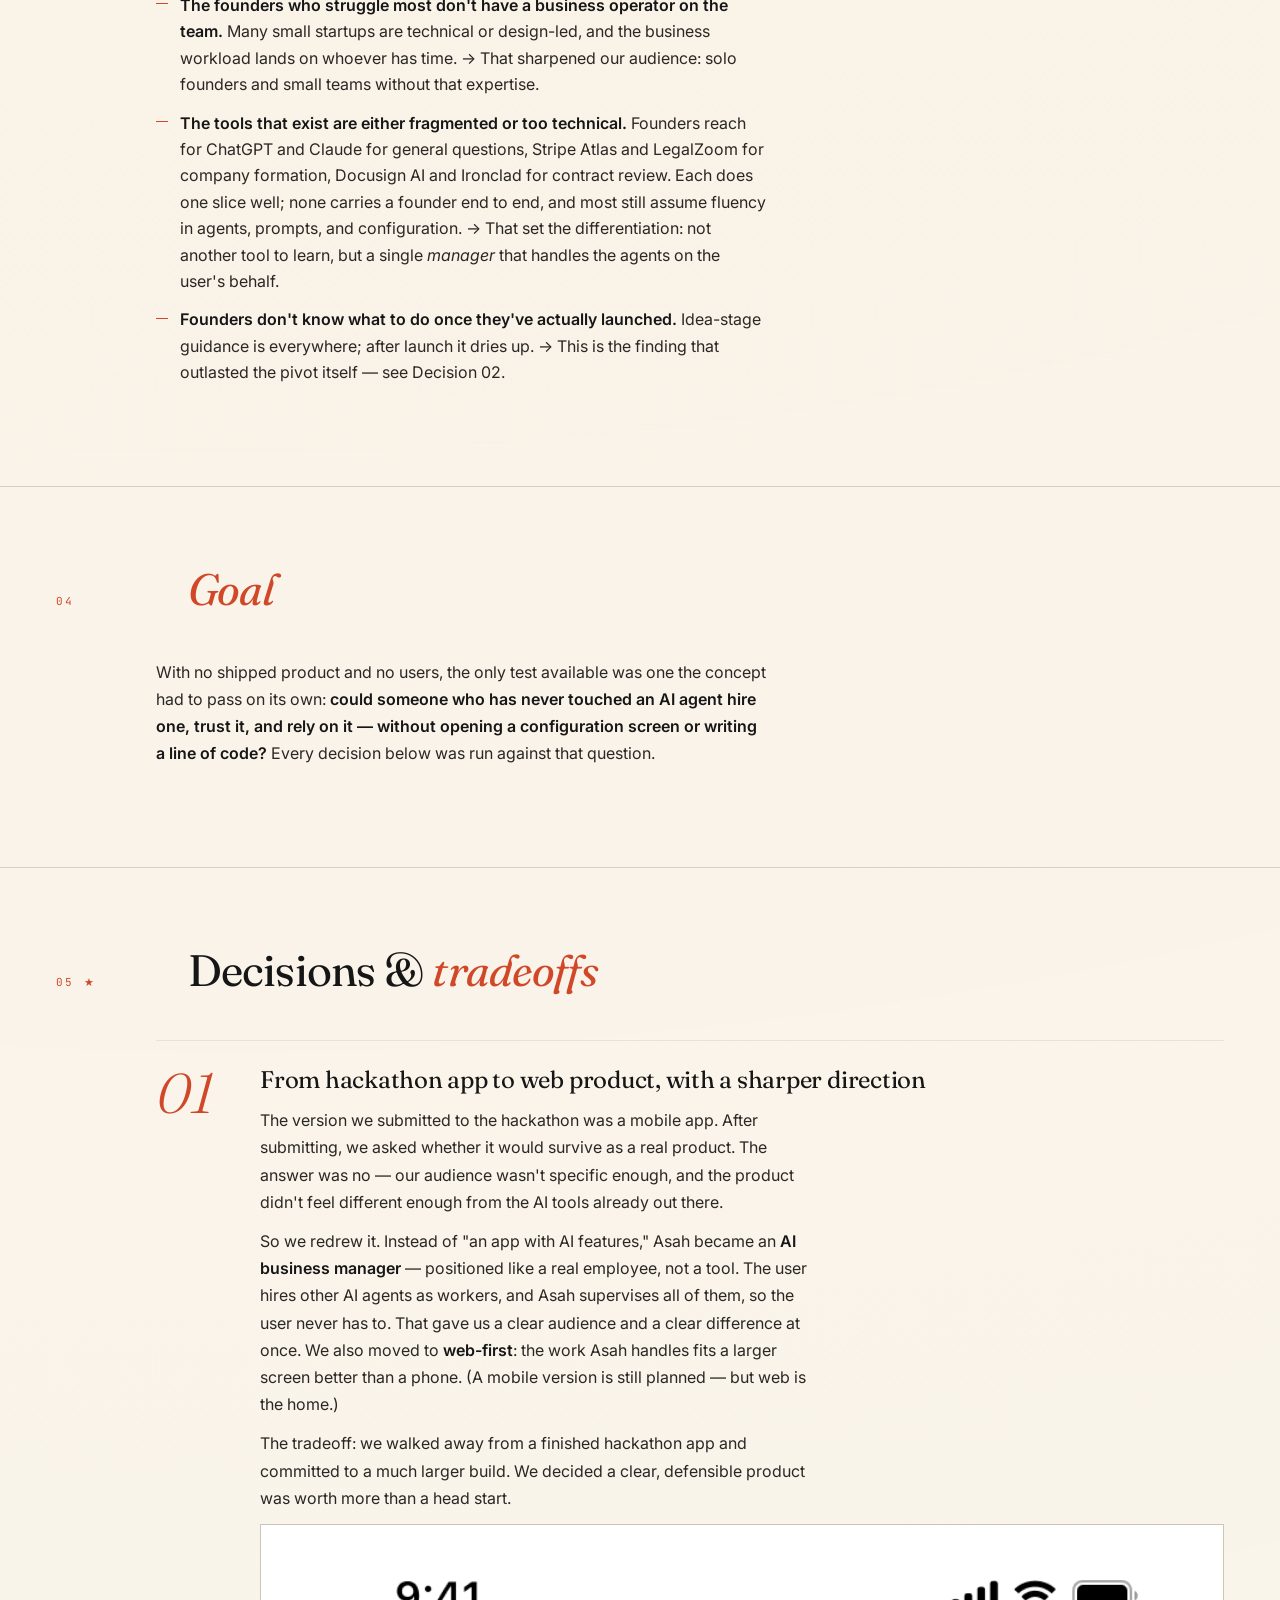
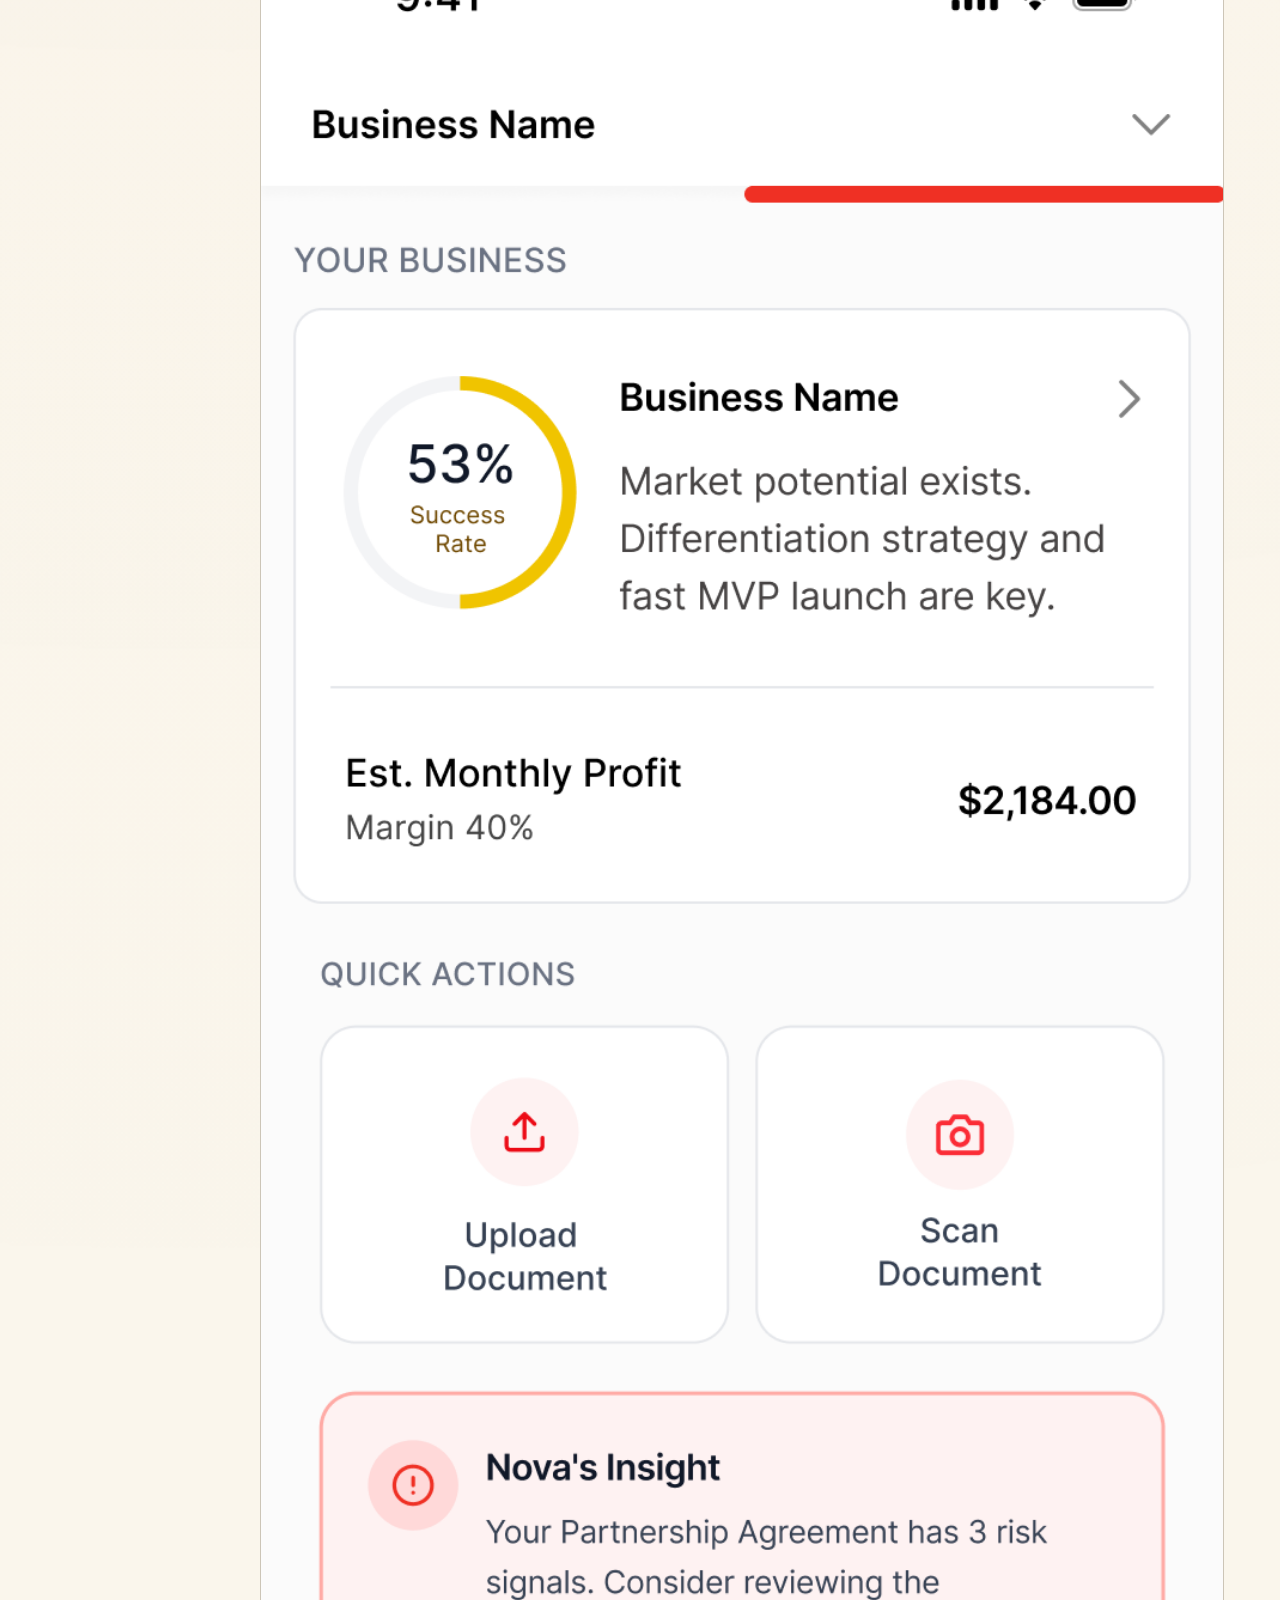
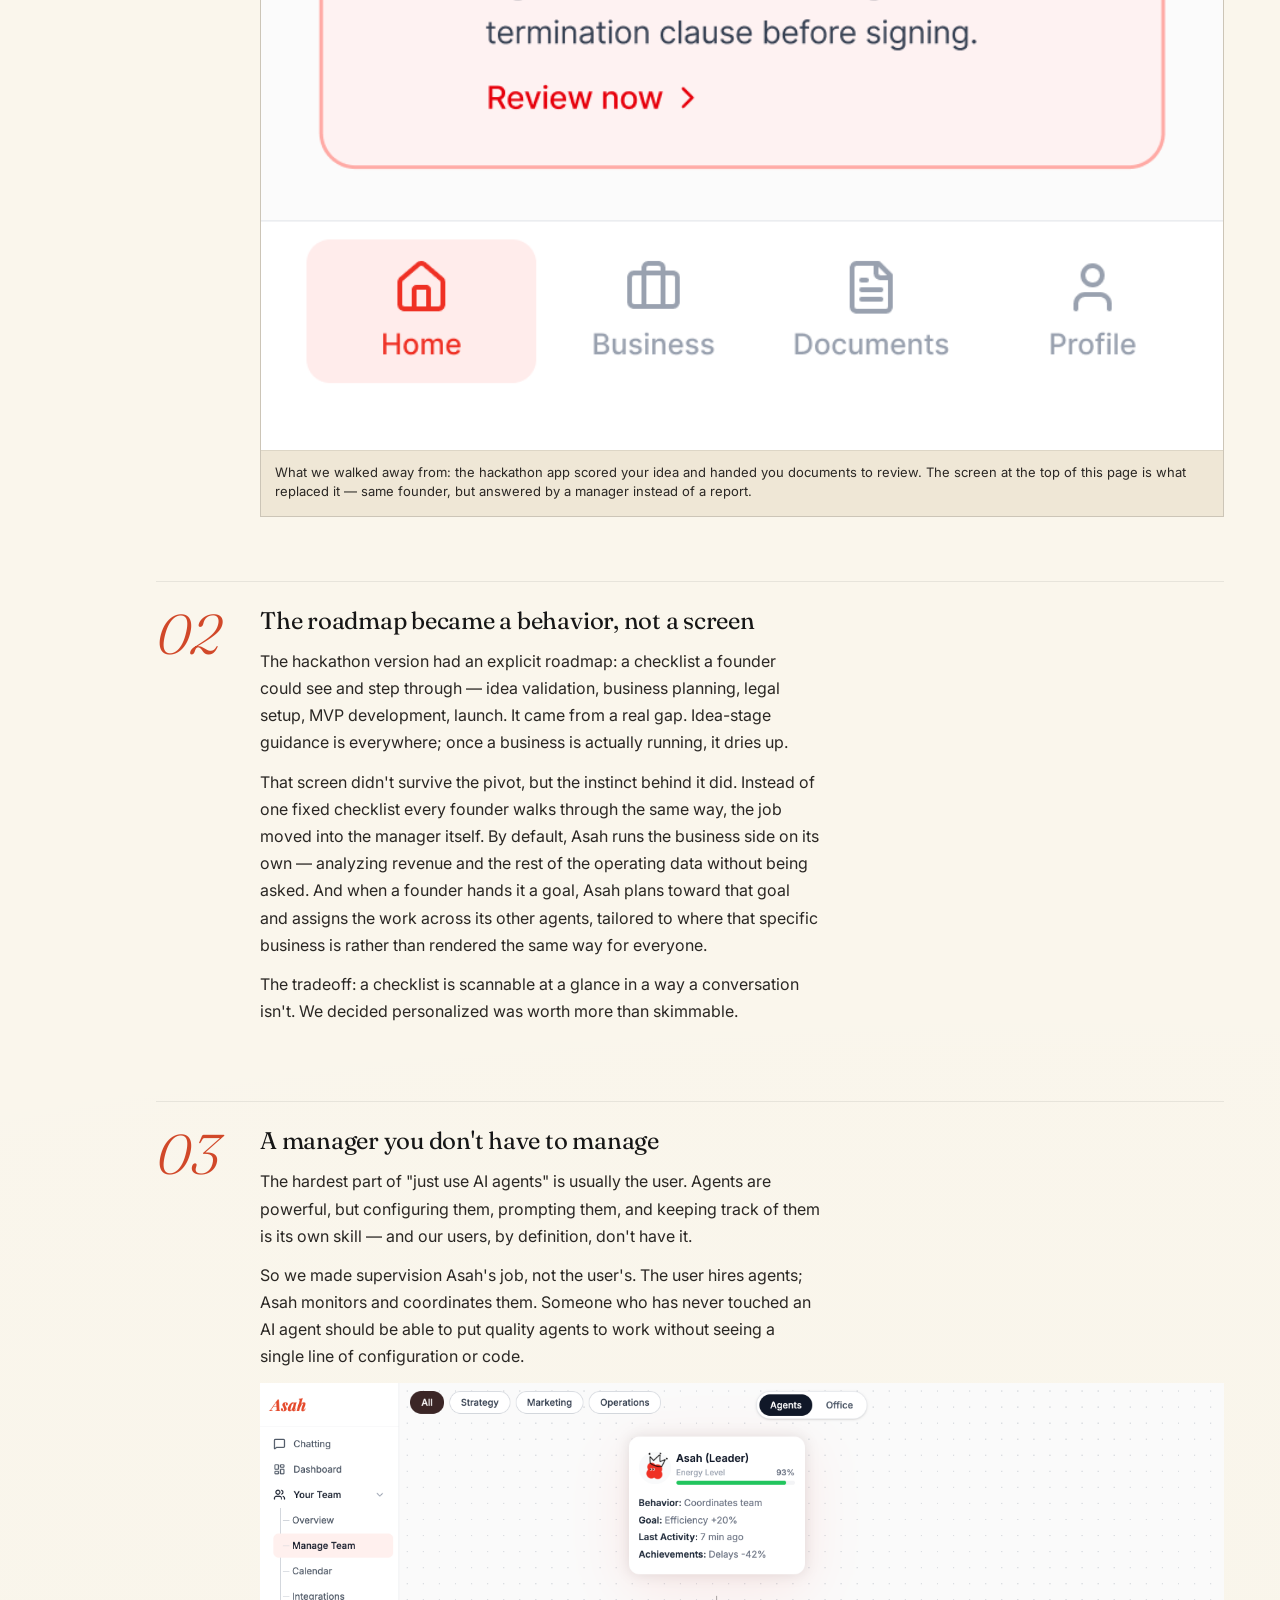
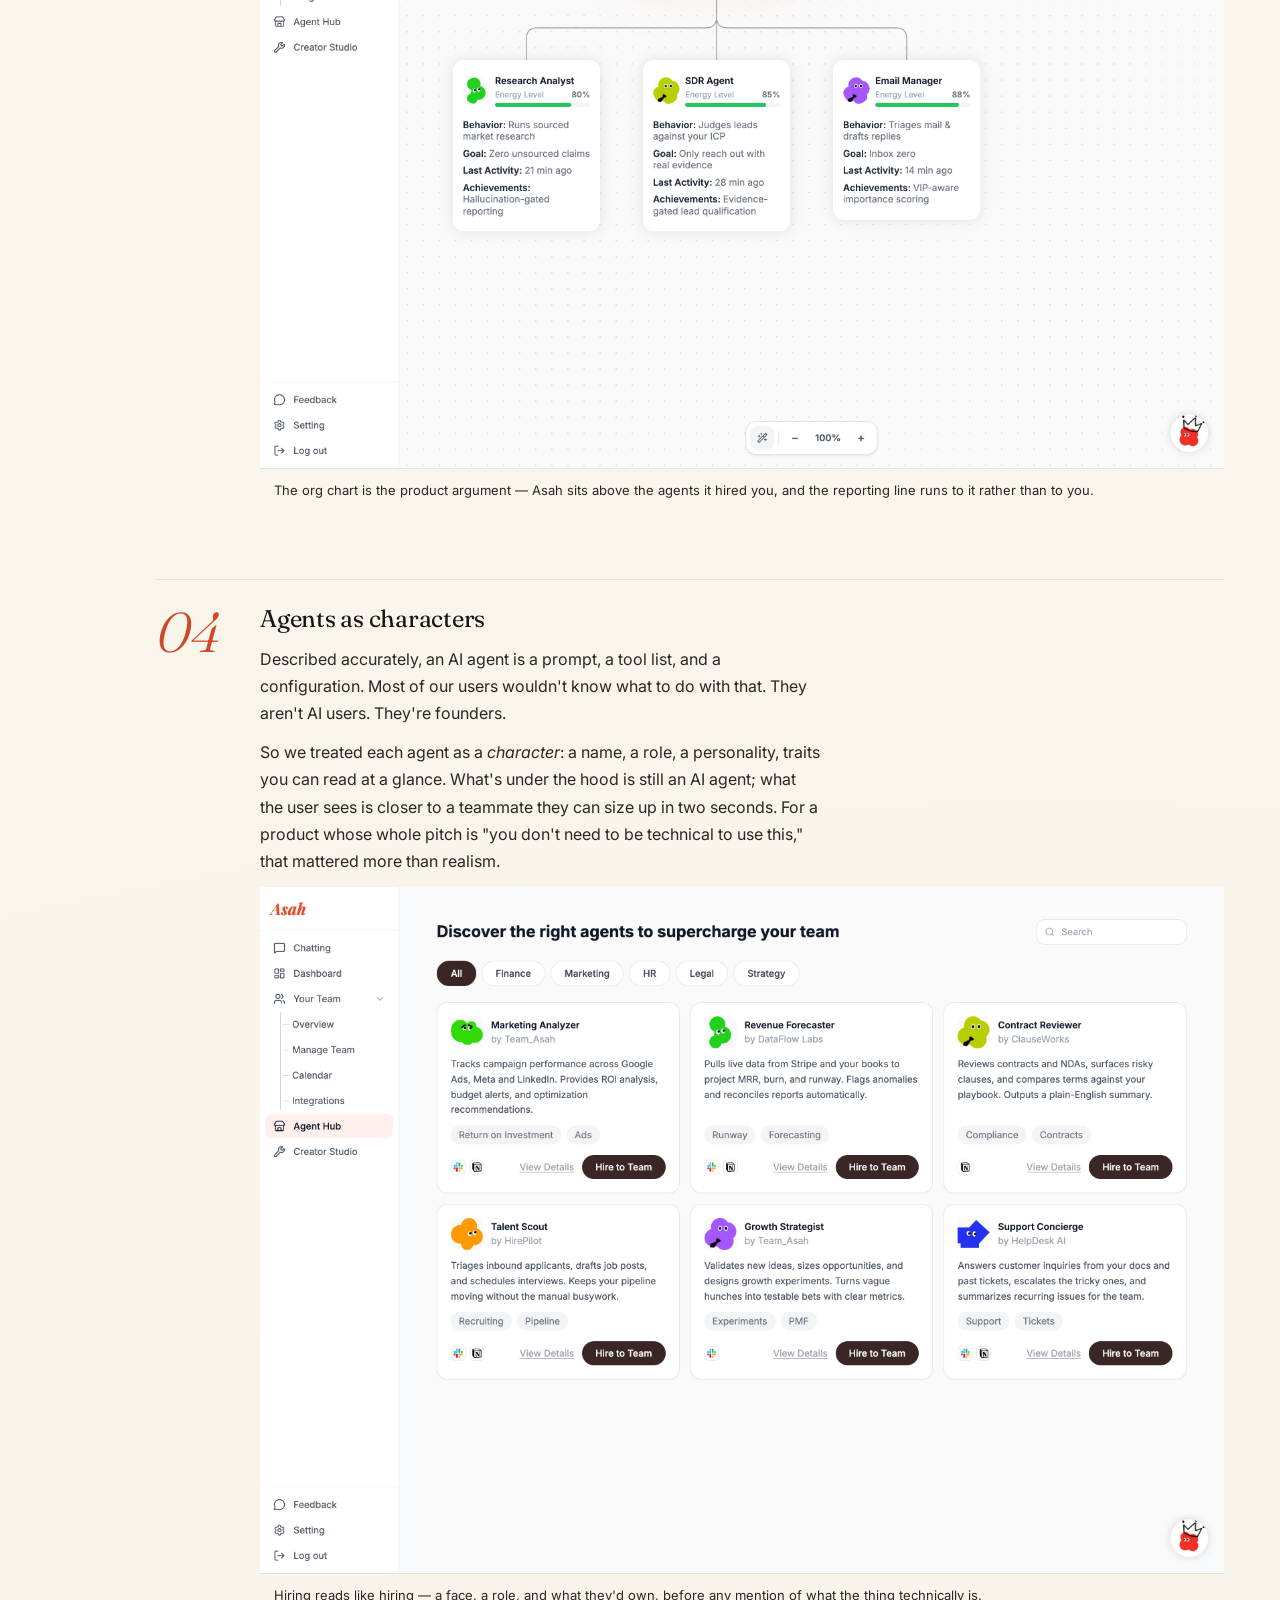
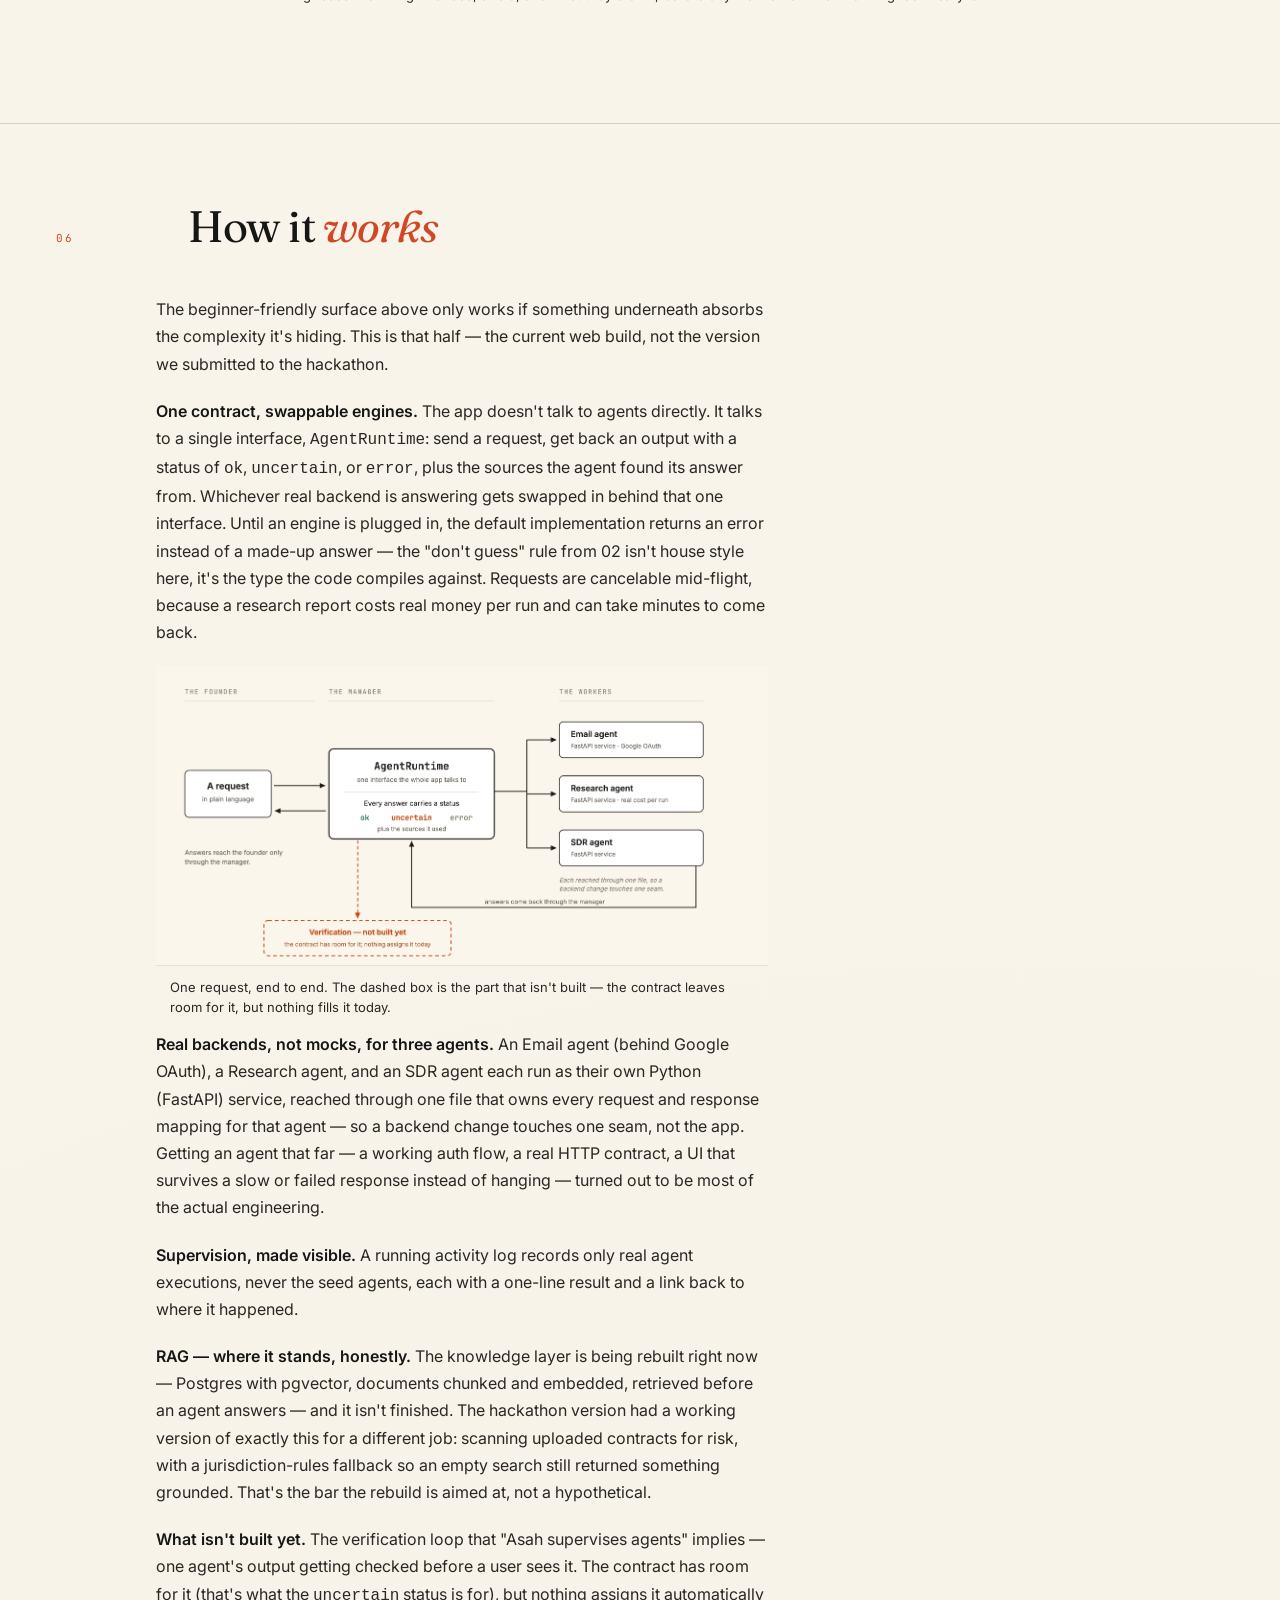
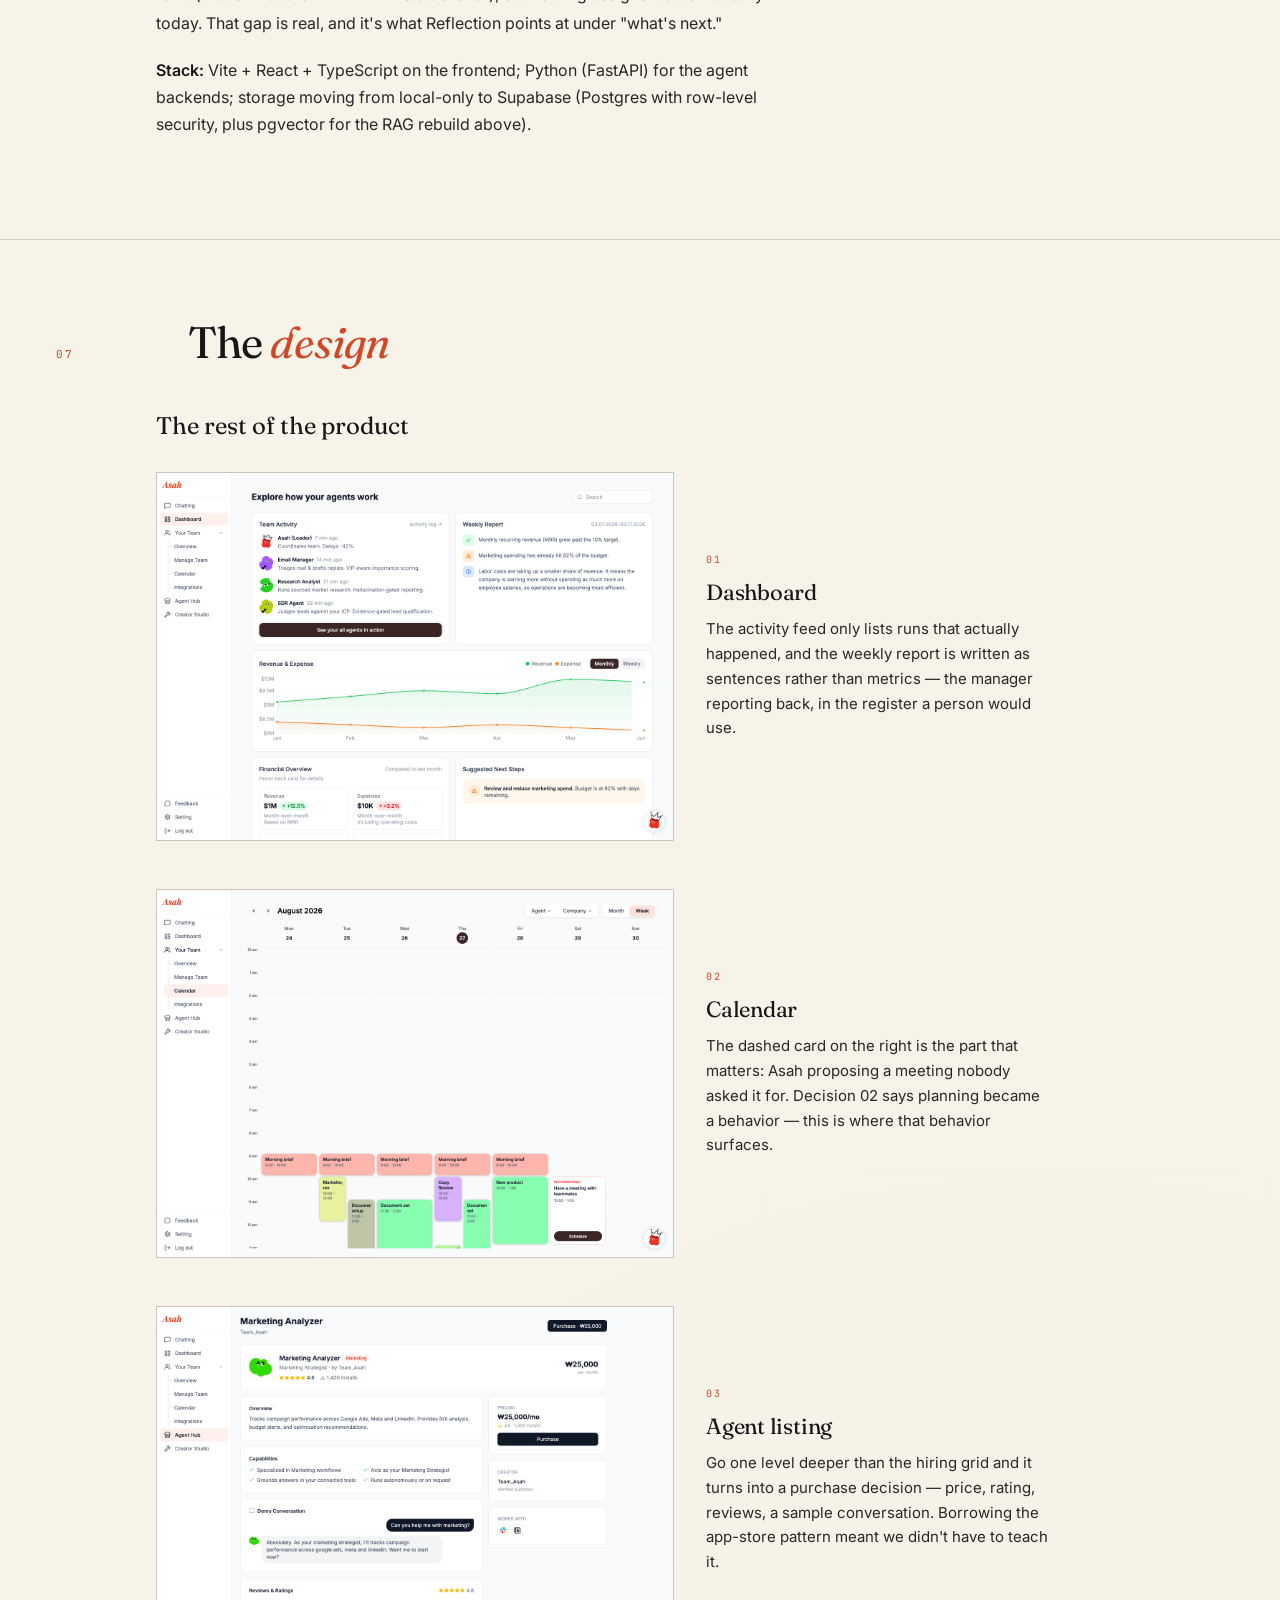
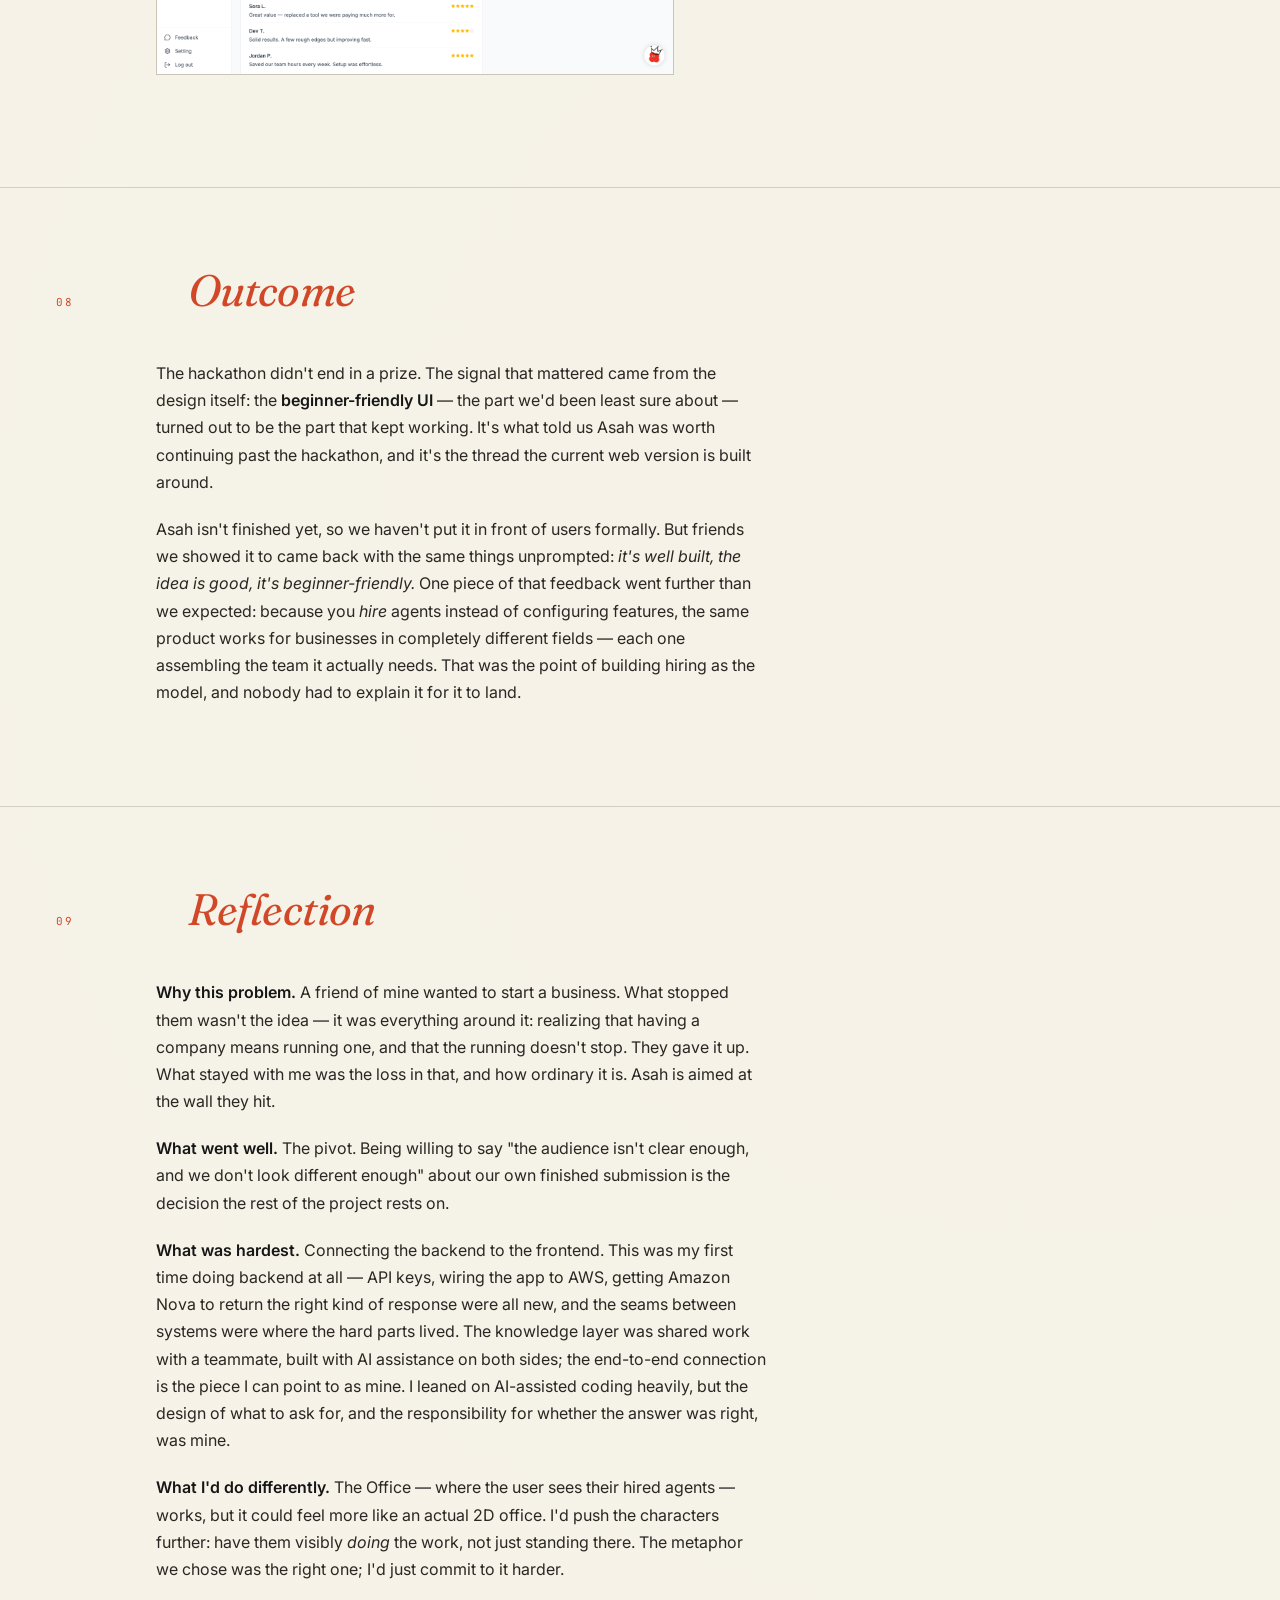
==== commit f9520db3: "Fill in Asah's real data, add generative case marks, restore Asah before/after and system diagram - " ====
--- a/asah/index.html
+++ b/asah/index.html
@@ -5,6 +5,15 @@
 <meta name="viewport" content="width=device-width, initial-scale=1.0">
 <title>Asah — Seunghee (Kelly) Chu</title>
 <meta name="description" content="Asah · AI business manager. A case study by Seunghee (Kelly) Chu.">
+<meta name="theme-color" content="#FAF6EC">
+<link rel="canonical" href="https://chuseungh2.github.io/portfolio/asah/">
+<link rel="icon" type="image/svg+xml" href="../assets/favicon.svg">
+<meta property="og:type" content="article">
+<meta property="og:title" content="Asah — Seunghee (Kelly) Chu">
+<meta property="og:description" content="Asah · AI business manager. A case study by Seunghee (Kelly) Chu.">
+<meta property="og:url" content="https://chuseungh2.github.io/portfolio/asah/">
+<meta property="og:image" content="https://chuseungh2.github.io/portfolio/assets/images/asah/asah-hero.png">
+<meta name="twitter:card" content="summary_large_image">
 
 <link rel="preconnect" href="https://fonts.googleapis.com">
 <link rel="preconnect" href="https://fonts.gstatic.com" crossorigin>
@@ -13,16 +22,18 @@
 <link rel="stylesheet" href="../assets/css/styles.css">
 </head>
 <body>
+
+<a class="skip-link" href="#main">Skip to content</a>
 
 <nav class="nav">
   <div class="nav-inner">
     <a class="nav-mark" href="../index.html#work">
       <span class="back">← Back to work</span>Seunghee Chu
     </a>
-    <button class="nav-toggle" aria-label="Toggle navigation" aria-expanded="false">
+    <button class="nav-toggle" aria-label="Toggle navigation" aria-expanded="false" aria-controls="site-nav-links">
       <span></span><span></span><span></span>
     </button>
-    <div class="nav-links">
+    <div class="nav-links" id="site-nav-links">
       <a href="../index.html#work">Work</a>
       <a href="../index.html#about">About</a>
       <a href="../index.html#playground">Playground</a>
@@ -31,23 +42,24 @@
   </div>
 </nav>
 
-<main>
+<main id="main">
 
   <section class="wrap case-hero">
+    <div class="case-mark" aria-hidden="true" data-mark="asah"></div>
     <p class="case-eyebrow">Case 01 / Web app</p>
     <h1>Asah</h1>
     <p class="tagline">An AI business manager for founders who'd rather build than manage.</p>
 
     <figure class="case-hero-visual case-image-figure">
-      <img src="../assets/images/asah/asah-hero.png" alt="The first thing a founder sees — a manager that greets you and asks what's wrong, before any dashboard." style="width:100%;height:auto">
-      <figcaption class="case-figure-caption">The first thing a founder sees — a manager that greets you and asks what's wrong, before any dashboard.</figcaption>
+      <img width="2880" height="2048" fetchpriority="high" decoding="async" src="../assets/images/asah/asah-hero.png" alt="Asah's home screen: a greeting, a status update offered, and a chat box, instead of a dashboard." style="width:100%;height:auto">
+      <figcaption class="case-figure-caption">The first thing a founder sees — a manager with a status update ready and a real question to answer, not a dashboard.</figcaption>
     </figure>
 
     <dl class="case-meta-strip">
       <div><dt>Type</dt><dd>Web app (mobile planned)</dd></div>
       <div><dt>Status</dt><dd>Hackathon entry, now in active development — not yet launched</dd></div>
       <div><dt>Timeline</dt><dd>Feb 2026 – present</dd></div>
-      <div><dt>My role</dt><dd>Backend &amp; research (with a teammate), shared design</dd></div>
+      <div><dt>My role</dt><dd>Backend &amp; research (with a teammate) — wired it end to end, shared design</dd></div>
       <div><dt>Tools</dt><dd>Figma, Vite/React/TypeScript, Python (FastAPI), Supabase</dd></div>
       <div><dt>Team</dt><dd>Team of 3</dd></div>
       <div><dt>Context</dt><dd>Built for the Amazon Nova Hackathon</dd></div>
@@ -61,7 +73,7 @@
     </div>
     <div class="snap-block">
       <p class="snap-label">— The outcome</p>
-      <p>Asah, an AI business manager that takes the business side off the founder's plate. Users hire specialized AI agents like employees, and Asah supervises and coordinates them — no babysitting, no code. <span class="inline-note">[Kelly: one line of test/feedback result, if any]</span></p>
+      <p>Asah, an AI business manager that takes the business side off the founder's plate. Users hire specialized AI agents like employees, and Asah supervises and coordinates them — no babysitting, no code.</p>
     </div>
   </section>
 
@@ -73,10 +85,9 @@
     <div class="case-body">
       <p>Most startups begin as a single good idea. The founder is usually a designer, an engineer, or a domain expert — rarely a business operator. Yet the moment the idea becomes a company, the business side arrives all at once: operations, scheduling, planning, coordination, admin. It's work that has to happen, and it quietly eats the hours that should go into the product itself.</p>
       <p>There are AI tools that promise to help. But they tend to be fragmented — a different tool for every task — and most assume the user is already comfortable with AI agents, prompts, and configuration. For a founder who just wants their business to run, that's one more thing to learn, not a thing that helps.</p>
-      <p>Asah started as a project for the Amazon Nova Hackathon. That original version was built for first-time founders specifically: it scored a business idea for viability — strengths, risks, revenue projections — scanned uploaded contracts and legal documents for risk, and laid out a roadmap of what to do next. It didn't win. But the idea resonated enough — with us, if not with the judges — that the team decided not to leave it as a hackathon entry, and rebuilt it into the web-first, agent-based product described below.</p>
+      <p>Asah started as a project for the Amazon Nova Hackathon, built for first-time founders: it scored a business idea for viability, scanned uploaded contracts and legal documents for risk, and laid out a roadmap of what to do next. It didn't win. We rebuilt it anyway — into something with a different shape, for a different user. That rebuild is <strong>Decision 01</strong>.</p>
       <p><strong>Who it's for:</strong> solo founders and small startup teams who don't have business expertise on the team — and who aren't familiar with AI agents either.</p>
       <p><strong>Constraints:</strong> a hackathon timeline to start, a team of three, and a build on Amazon Nova.</p>
-      <p>This isn't a hypothetical gap: founders already pay for the pieces of it separately — outsourced ops help, scattered business-management SaaS, sometimes a part-time hire just to keep the admin from piling up. Asah's bet is that a single manager replaces the stack, not that it invents a need nobody has. <span class="inline-note">[Kelly: if you have a real number or example from the competitor research in 03 — what founders typically spend on this today, or a specific tool people pay for — it'd land harder here than the general claim above.]</span></p>
       <p class="case-note">Three terms, if this space is new to you: an <strong>AI agent</strong> is software that can plan and carry out multi-step actions on its own, not just answer a single question. <strong>RAG</strong> (retrieval-augmented generation) is how a model pulls in real, specific information — in Asah's case, a business's own data — before it answers, instead of relying only on what it learned during training. <strong>Amazon Nova</strong> is Amazon's family of foundation models, the base Asah's agents run on.</p>
     </div>
   </section>
@@ -93,8 +104,9 @@
         <span>Shared research</span>
       </div>
       <p><strong>Team of three.</strong> Design and research were shared — all three of us shaped the concept, the users, and the direction together.</p>
-      <p>The backend and knowledge layer were also team work — I built it alongside a teammate, leaning on AI-assisted coding for both of us, and at this distance I can't cleanly separate which lines were whose. What I can speak to is the thinking: what the agent contract had to guarantee (an honest "uncertain" instead of a confident guess), and why the knowledge layer needed to ground an agent in the specific company it's working for, not answer in generalities. See <strong>06 How it works</strong> for what that actually looks like in the code.</p>
-      <p>On the design side, the line I kept pushing every team decision back to: <em>friendly enough that a first-time AI user isn't intimidated, but never so playful that it stops reading as a serious business tool.</em> A business manager that looks childish loses trust the moment a founder considers handing real work to it. That tension — warm but credible — is the rule the whole interface was tuned against, backend included.</p>
+      <p>The backend and knowledge layer were also team work — I built it alongside a teammate, leaning on AI-assisted coding for both of us, and at this distance I can't cleanly separate which lines were whose. What I can speak to is the thinking: what the agent contract had to guarantee — an honest <em>uncertain</em> instead of a confident guess — and why the knowledge layer needed to ground an agent in the specific company it's working for rather than answering in generalities.</p>
+      <p>One piece I can point to as mine end to end: wiring the app to AWS and getting the backend actually connected — the last mile where an agent went from working in isolation to responding live, in the running app.</p>
+      <p>On the design side, one rule shaped every decision I pushed back on. <strong>Trust was the floor</strong> — a business manager that looks childish loses it the moment a founder considers handing over real work. But what I was pushing for was ease: someone who has never touched an AI agent should be able to start without learning a system first. Trust set the limit; lowering the barrier was the goal.</p>
     </div>
   </section>
 
@@ -104,19 +116,13 @@
       <h2><em>Research</em></h2>
     </div>
     <div class="case-body">
-      <p>We didn't have time for primary research with founders, so we ran a focused secondary-research pass to map the problem space and the competitive landscape before committing to a direction. We looked at:</p>
-      <ul>
-        <li><strong>What running a startup actually requires</strong> — the operational, financial, and managerial workload that isn't "the product."</li>
-        <li><strong>Where founders consistently struggle</strong> — across reports, founder accounts, and post-mortems.</li>
-        <li><strong>Why startups fail</strong> — failure-rate data and the most common reasons cited.</li>
-        <li><strong>The existing tools</strong> — a competitor analysis of AI assistants and business-management tools aimed at small teams.</li>
-      </ul>
-      <p>The findings that shaped the design:</p>
+      <p>We didn't have time for primary research with founders, so we ran a focused secondary-research pass to map the problem space and the competitive landscape before committing to a direction. We looked at what running a startup actually requires, where founders consistently struggle, why startups fail, and what tools already exist for small teams.</p>
+      <p>Four findings shaped the design:</p>
       <ol class="case-ordered">
-        <li><strong>Most startups fail for reasons that have nothing to do with the idea itself.</strong> Operations, money, and team management show up far more often than a weak product. → That confirmed our focus: take the <em>business</em> side off the founder, not the product side. <span class="inline-note">[Kelly: if there's a specific number or source you remember (e.g. "X% of startups fail because of…"), drop it in.]</span></li>
-        <li><strong>The founders who struggle most don't have a business operator on the team.</strong> Many small startups are technical or design-led, and the business workload lands on whoever has time. → That sharpened our target audience: solo founders and small teams without that expertise.</li>
-        <li><strong>The tools that exist are either fragmented or too technical.</strong> Most assume the user is already fluent in AI agents, prompts, and configuration. → That set the differentiation: not another tool to learn, but a single <em>manager</em> that handles the agents on the user's behalf. <span class="inline-note">[Kelly: if there were 2-3 specific competitors you compared against, name them here — concrete names land harder than "existing tools."]</span></li>
-        <li><strong>Founders don't know what to do once they've actually launched.</strong> Idea-stage guidance is everywhere; reports and founder accounts kept surfacing the same gap: once a business is actually running, there's no clear signal for the next move. → This is the finding that outlasted the pivot itself: the hackathon version answered it with a static roadmap screen (see Decision 02); the current one answers it by having the agents plan against a founder's actual goals and surface what's next directly, instead of a checklist everyone walks through the same way.</li>
+        <li><strong>Startups fail at a punishing rate, and rarely because the idea was bad.</strong> About one in five new businesses don't survive their first year, and roughly half are gone within five. When we looked at <em>why</em>, operations, money, and team management showed up far more often than a weak product. → That confirmed our focus: take the <em>business</em> side off the founder, not the product side. <span class="case-source">Source: U.S. Bureau of Labor Statistics, Business Employment Dynamics.</span></li>
+        <li><strong>The founders who struggle most don't have a business operator on the team.</strong> Many small startups are technical or design-led, and the business workload lands on whoever has time. → That sharpened our audience: solo founders and small teams without that expertise.</li>
+        <li><strong>The tools that exist are either fragmented or too technical.</strong> Founders reach for ChatGPT and Claude for general questions, Stripe Atlas and LegalZoom for company formation, Docusign AI and Ironclad for contract review. Each does one slice well; none carries a founder end to end, and most still assume fluency in agents, prompts, and configuration. → That set the differentiation: not another tool to learn, but a single <em>manager</em> that handles the agents on the user's behalf.</li>
+        <li><strong>Founders don't know what to do once they've actually launched.</strong> Idea-stage guidance is everywhere; after launch it dries up. → This is the finding that outlasted the pivot itself — see Decision 02.</li>
       </ol>
     </div>
   </section>
@@ -127,9 +133,7 @@
       <h2><em>Goal</em></h2>
     </div>
     <div class="case-body">
-      <p>Asah didn't have a metric to hit — no shipped product yet, no user base to measure. What it needed instead was a bar the concept itself had to clear, at two different points.</p>
-      <p><strong>Right after the hackathon:</strong> was there a version of this worth building past the submission? The bar we set was two-part — a specific enough target user, and a real difference from the AI tools that already exist. Without both, continuing past the hackathon wasn't worth it.</p>
-      <p><strong>For the product itself:</strong> could someone who has never touched an AI agent hire one, trust it, and rely on it — without seeing a configuration screen or writing a line of code? That became the test every design decision below got run against.</p>
+      <p>With no shipped product and no users, the only test available was one the concept had to pass on its own: <strong>could someone who has never touched an AI agent hire one, trust it, and rely on it — without opening a configuration screen or writing a line of code?</strong> Every decision below was run against that question.</p>
       <p><span class="inline-note">[Kelly: once there's real usage, replace this with an actual measurable bar — activation rate, retention, something a number can hit.]</span></p>
     </div>
   </section>
@@ -146,27 +150,13 @@
           <span class="d-num">01</span>
           <div>
             <h3>From hackathon app to web product, with a sharper direction</h3>
-            <p>The version we submitted to the hackathon was a mobile app. After submitting, we asked an honest question: if this were a real product, would it survive? The answer was no — our target audience wasn't specific enough, and the product didn't feel different enough from the AI tools already out there.</p>
-            <p>So we redrew the idea. Instead of "an app with AI features," Asah became an <strong>AI business manager</strong> — positioned like a real employee, not a tool. The user hires other AI agents as workers, and Asah supervises all of them, so the user never has to. That gave us both a clear audience (founders without business expertise) and a clear difference from everything else. We also moved to <strong>web-first</strong>: the work Asah handles fits a larger screen better than a phone. (A mobile version is still planned — but web is the home.)</p>
+            <p>The version we submitted to the hackathon was a mobile app. After submitting, we asked whether it would survive as a real product. The answer was no — our audience wasn't specific enough, and the product didn't feel different enough from the AI tools already out there.</p>
+            <p>So we redrew it. Instead of "an app with AI features," Asah became an <strong>AI business manager</strong> — positioned like a real employee, not a tool. The user hires other AI agents as workers, and Asah supervises all of them, so the user never has to. That gave us a clear audience and a clear difference at once. We also moved to <strong>web-first</strong>: the work Asah handles fits a larger screen better than a phone. (A mobile version is still planned — but web is the home.)</p>
             <p>The tradeoff: we walked away from a finished hackathon app and committed to a much larger build. We decided a clear, defensible product was worth more than a head start.</p>
-            <!-- TODO(Kelly): the before/after pair below is commented out because
-                 assets/images/asah/asah-old-home.png has never existed in this repo —
-                 it was rendering as a broken image on the live site. Drop the
-                 hackathon-version home screen in at that exact path, then delete
-                 these two comment lines to bring the comparison back. See
-                 CASE-STUDY-TODO.md.
-            <div class="artifact-grid">
-              <figure class="artifact">
-                <img src="../assets/images/asah/asah-old-home.png" alt="The original mentor — greets you, then opens into idea validation, contract review, and a roadmap of what's next." style="width:100%;height:auto">
-                <figcaption class="case-figure-caption">The original mentor — greets you, then opens into idea validation, contract review, and a roadmap of what's next.</figcaption>
-              </figure>
-              <figure class="artifact">
-                <img src="../assets/images/asah/asah-hero.png" alt="The new manager — same greeting, but it answers as someone you can talk to." style="width:100%;height:auto">
-                <figcaption class="case-figure-caption">The new manager — same greeting, but it answers as someone you can talk to.</figcaption>
-              </figure>
-            </div>
-            -->
-            <p class="inline-note">[Kelly: drop asah-old-home.png into assets/images/asah/ and uncomment the before/after pair just above this line.]</p>
+            <figure class="artifact is-phone">
+              <img width="804" height="1776" loading="lazy" decoding="async" src="../assets/images/asah/asah-old-home.png" alt="The hackathon app's home screen on a phone: a 53% success-rate score for the business idea, estimated monthly profit, buttons to upload or scan a document, and an alert about risk signals found in a partnership agreement." style="width:100%;height:auto">
+              <figcaption class="case-figure-caption">What we walked away from: the hackathon app scored your idea and handed you documents to review. The screen at the top of this page is what replaced it — same founder, but answered by a manager instead of a report.</figcaption>
+            </figure>
           </div>
         </div>
 
@@ -174,9 +164,9 @@
           <span class="d-num">02</span>
           <div>
             <h3>The roadmap became a behavior, not a screen</h3>
-            <p>The hackathon version had an explicit roadmap: a checklist a founder could see and step through — idea validation, business planning, legal setup, MVP development, launch. It came from a real gap: founders kept saying that once a business was actually running, they didn't know what to do next (see Research). Idea-stage guidance is everywhere; after launch, it dries up.</p>
-            <p>That screen didn't survive the pivot, but the instinct behind it did. Instead of one fixed checklist every founder walks through the same way, the job moved into the manager itself: agents plan against a founder's actual goals and tell them what's next, tailored to where that specific business is — not a generic five-step list rendered the same for everyone.</p>
-            <p>The tradeoff: a checklist is scannable at a glance in a way a conversation isn't. We decided personalized was worth more than skimmable — the same call as Decision 04, just applied to planning instead of agent setup.</p>
+            <p>The hackathon version had an explicit roadmap: a checklist a founder could see and step through — idea validation, business planning, legal setup, MVP development, launch. It came from a real gap. Idea-stage guidance is everywhere; once a business is actually running, it dries up.</p>
+            <p>That screen didn't survive the pivot, but the instinct behind it did. Instead of one fixed checklist every founder walks through the same way, the job moved into the manager itself. By default, Asah runs the business side on its own — analyzing revenue and the rest of the operating data without being asked. And when a founder hands it a goal, Asah plans toward that goal and assigns the work across its other agents, tailored to where that specific business is rather than rendered the same way for everyone.</p>
+            <p>The tradeoff: a checklist is scannable at a glance in a way a conversation isn't. We decided personalized was worth more than skimmable.</p>
           </div>
         </div>
 
@@ -185,7 +175,11 @@
           <div>
             <h3>A manager you don't have to manage</h3>
             <p>The hardest part of "just use AI agents" is usually the user. Agents are powerful, but configuring them, prompting them, and keeping track of them is its own skill — and our users, by definition, don't have it.</p>
-            <p>So we made supervision Asah's job, not the user's. The user hires agents; Asah monitors and coordinates them. The interface is beginner-friendly on purpose: someone who has never touched an AI agent should be able to put quality agents to work without seeing a single line of configuration or code.</p>
+            <p>So we made supervision Asah's job, not the user's. The user hires agents; Asah monitors and coordinates them. Someone who has never touched an AI agent should be able to put quality agents to work without seeing a single line of configuration or code.</p>
+            <figure class="case-image-figure">
+              <img width="2880" height="2048" loading="lazy" decoding="async" src="../assets/images/asah/asah-manage-team.png" alt="The team view: Asah sits at the top of an org chart as leader, with three hired agents branching below it, each showing its behavior, goal, last activity, and achievements." style="width:100%;height:auto">
+              <figcaption class="case-figure-caption">The org chart is the product argument — Asah sits above the agents it hired you, and the reporting line runs to it rather than to you.</figcaption>
+            </figure>
           </div>
         </div>
 
@@ -193,8 +187,24 @@
           <span class="d-num">04</span>
           <div>
             <h3>Agents as characters</h3>
-            <p>If we described an AI agent the way it actually is — a prompt, a tool list, a configuration — most of our users wouldn't know what to do with it. They aren't AI users. They're founders.</p>
-            <p>So we treated each agent as a <em>character</em>: a name, a role, a personality, traits you can read at a glance. The thing under the hood is still an AI agent; the thing the user sees is closer to a teammate they can size up in two seconds. Characters carry meaning faster than prompts do — and for a product whose whole pitch is "you don't need to be technical to use this," that mattered more than realism.</p>
+            <p>Described accurately, an AI agent is a prompt, a tool list, and a configuration. Most of our users wouldn't know what to do with that. They aren't AI users. They're founders.</p>
+            <p>So we treated each agent as a <em>character</em>: a name, a role, a personality, traits you can read at a glance. What's under the hood is still an AI agent; what the user sees is closer to a teammate they can size up in two seconds. For a product whose whole pitch is "you don't need to be technical to use this," that mattered more than realism.</p>
+            <figure class="case-image-figure">
+              <img width="2880" height="2048" loading="lazy" decoding="async" src="../assets/images/asah/asah-agent-hub.png" alt="The agent hub: a grid of six agents, each with a coloured blob character, a name, the studio that made it, a short description of what it does, and a Hire to Team button." style="width:100%;height:auto">
+              <figcaption class="case-figure-caption">Hiring reads like hiring — a face, a role, and what they'd own, before any mention of what the thing technically is.</figcaption>
+            </figure>
+            <!-- TODO(Kelly): the trait-radar panel that belongs here isn't exported yet.
+                 It's the expanded preview that opens from "View Details" on the grid above —
+                 a five-axis radar (Domain Expertise / Autonomy Level / Human Interaction /
+                 Data Dependency / Reasoning Complexity) beside the agent's quote and tags.
+                 Capture it at 2880x2048 like the other screens, save as
+                 assets/images/asah/asah-agent-radar.png, then delete these comment lines.
+                 See CASE-STUDY-TODO.md.
+            <figure class="case-image-figure">
+              <img width="2880" height="2048" loading="lazy" decoding="async" src="../assets/images/asah/asah-agent-radar.png" alt="An agent's expanded profile: skills, strategy and workflow listed on the left, and a five-axis radar chart of its traits on the right." style="width:100%;height:auto">
+              <figcaption class="case-figure-caption">One step in, the character gets a temperament — five traits plotted, so two agents can be compared without reading either configuration.</figcaption>
+            </figure>
+            -->
           </div>
         </div>
 
@@ -208,21 +218,28 @@
       <h2>How it <em>works</em></h2>
     </div>
     <div class="case-body">
-      <p>The beginner-friendly interface in the sections above is the visible half of Decision 02. This is the half underneath it — the system that has to actually absorb the complexity for the UI to get away with hiding it. What's below describes the current web build, which has moved on from the version we submitted to the hackathon in Decision 01.</p>
-      <p><strong>One contract, swappable engines.</strong> The app doesn't talk to agents directly — it talks to a single interface, <code>AgentRuntime</code>: send a request, get back an output with a status of <code>ok</code>, <code>uncertain</code>, or <code>error</code>, plus the sources an agent found its answer from. Whichever real backend is actually answering gets swapped in behind that one interface. Until an engine is plugged in, the default implementation returns an error instead of a made-up answer — the "don't guess" rule from Decision 02 isn't just house style here, it's the type the code compiles against.</p>
-      <p><strong>Real backends, not mocks, for three agents.</strong> An Email agent (behind Google OAuth), a Research agent, and an SDR agent each run as their own Python (FastAPI) service, and each is reached through one file that owns every request and response mapping for that agent — so a backend change touches one seam, not the app. Getting an agent this far — a working auth flow, a real HTTP contract, a UI that survives a slow or failed response instead of just hanging — turned out to be most of the actual engineering, more than the chat surface itself.</p>
-      <p><strong>What "uncertain" looks like in the product:</strong> the Research agent makes this literal. Every claim in a report carries a confidence label (high / medium / low / unverified) and stays collapsed behind its own citations until a user opens it — trustworthy enough to read at a glance, the receipts one click under it if you want them. That progressive-disclosure shape is "warm but credible" (Decision 02) built into a data schema, not just a chat tone.</p>
-      <p><strong>A constraint that reshaped the interface:</strong> Research reports cost real money per request — several model calls per report — and can take anywhere from seconds to a couple of minutes to come back. That's why every request in the app is cancelable mid-flight instead of trapping the user behind a spinner they can't back out of. The backend's cost shaped a piece of the frontend contract.</p>
-      <p><strong>Supervision, made visible:</strong> a running activity log records only real agent executions — never the seed/demo agents — each with what it did and a one-line result ("3 leads from 20 reviewed"), and a link back to where it happened. It's the closest thing on the page to watching the manager actually manage.</p>
-      <p><strong>RAG — where it stands, honestly:</strong> the knowledge layer is being rebuilt right now — Postgres with pgvector, documents chunked and embedded, retrieved before an agent answers — and it isn't finished. An earlier version of Asah, the one built for the hackathon, had a working version of exactly this, built for a different job: scanning a founder's uploaded contracts and legal documents for risk. Documents were chunked at 1,000 characters with a 200-character overlap, embedded with Amazon Titan Text Embeddings V2, searched with FAISS, answered by Amazon Nova, and cited by source in the response — with a jurisdiction-rules database as a fallback so a search that came up empty still returned something grounded instead of nothing. That's the bar the current rebuild is aimed at, not a hypothetical.</p>
-      <p><strong>What isn't built yet:</strong> the verification loop "Asah supervises agents" implies — one agent's output getting checked before a user sees it. The contract has room for it (that's what the <code>uncertain</code> status is for), but nothing assigns it automatically today. That gap is real, and it's what Reflection points at under "what's next."</p>
-      <p>One small detail from the design side, because it's mine directly: in the Research agent's report cards, every number inside a claim gets pulled out and set in the brand color, so scanning a paragraph gets you the scale of a finding without reading every sentence — and each claim carries a small confidence-colored dot ahead of its text, so a low-confidence claim is flagged before you've read it, not labeled after. Small, but it's the same "warm but credible" rule from Decision 02, applied to a data table instead of a chat bubble.</p>
+      <p>The beginner-friendly surface above only works if something underneath absorbs the complexity it's hiding. This is that half — the current web build, not the version we submitted to the hackathon.</p>
+      <p><strong>One contract, swappable engines.</strong> The app doesn't talk to agents directly. It talks to a single interface, <code>AgentRuntime</code>: send a request, get back an output with a status of <code>ok</code>, <code>uncertain</code>, or <code>error</code>, plus the sources the agent found its answer from. Whichever real backend is answering gets swapped in behind that one interface. Until an engine is plugged in, the default implementation returns an error instead of a made-up answer — the "don't guess" rule from 02 isn't house style here, it's the type the code compiles against. Requests are cancelable mid-flight, because a research report costs real money per run and can take minutes to come back.</p>
+
+      <figure class="case-image-figure">
+        <img width="2550" height="1245" loading="lazy" decoding="async" src="../assets/images/asah/asah-system-diagram.png" alt="Diagram: a founder's request goes to AgentRuntime, the single interface the app talks to, which returns every answer with a status of ok, uncertain, or error plus its sources. From there it fans out to three FastAPI services — an Email agent behind Google OAuth, a Research agent that costs real money per run, and an SDR agent — whose answers come back through the manager. A dashed box below marks a verification step that is not built yet." style="width:100%;height:auto">
+        <figcaption class="case-figure-caption">One request, end to end. The dashed box is the part that isn't built — the contract leaves room for it, but nothing fills it today.</figcaption>
+      </figure>
+
+      <p><strong>Real backends, not mocks, for three agents.</strong> An Email agent (behind Google OAuth), a Research agent, and an SDR agent each run as their own Python (FastAPI) service, reached through one file that owns every request and response mapping for that agent — so a backend change touches one seam, not the app. Getting an agent that far — a working auth flow, a real HTTP contract, a UI that survives a slow or failed response instead of hanging — turned out to be most of the actual engineering.</p>
+      <p><strong>Supervision, made visible.</strong> A running activity log records only real agent executions, never the seed agents, each with a one-line result and a link back to where it happened.</p>
+      <p><strong>RAG — where it stands, honestly.</strong> The knowledge layer is being rebuilt right now — Postgres with pgvector, documents chunked and embedded, retrieved before an agent answers — and it isn't finished. The hackathon version had a working version of exactly this for a different job: scanning uploaded contracts for risk, with a jurisdiction-rules fallback so an empty search still returned something grounded. That's the bar the rebuild is aimed at, not a hypothetical.</p>
+      <p><strong>What isn't built yet.</strong> The verification loop that "Asah supervises agents" implies — one agent's output getting checked before a user sees it. The contract has room for it (that's what the <code>uncertain</code> status is for), but nothing assigns it automatically today. That gap is real, and it's what Reflection points at under "what's next."</p>
       <p><strong>Stack:</strong> Vite + React + TypeScript on the frontend; Python (FastAPI) for the agent backends; storage moving from local-only to Supabase (Postgres with row-level security, plus pgvector for the RAG rebuild above).</p>
-      <!-- TODO(Kelly): drop a system diagram at the exact path below, then uncomment
-           this figure to bring it into the page. See CASE-STUDY-TODO.md.
+      <!-- TODO(Kelly): a Research report card would show the "don't guess" rule as visible
+           interface — confidence labels (high/medium/low/unverified), the coloured dot ahead
+           of each claim, numbers set in the brand colour, and citations folded under the claim.
+           It needs the Research FastAPI backend running and a real report run, which costs
+           money per run — so this one can't be captured from the frontend alone. Save as
+           assets/images/asah/asah-research-report.png and delete these comment lines.
       <figure class="case-image-figure">
-        <img src="../assets/images/asah/asah-system-diagram.png" alt="How a request moves through Asah: user → manager (AgentRuntime) → agent backend → back through the manager." style="width:100%;height:auto">
-        <figcaption class="case-figure-caption">How a request moves through Asah — the manager stays in the loop on both ends.</figcaption>
+        <img width="2880" height="2048" loading="lazy" decoding="async" src="../assets/images/asah/asah-research-report.png" alt="A research report card: each claim carries a confidence label and a coloured dot, with its citations folded underneath." style="width:100%;height:auto">
+        <figcaption class="case-figure-caption">"Don't guess," as something you can see — every claim labelled for confidence, its receipts one click underneath.</figcaption>
       </figure>
       -->
     </div>
@@ -234,66 +251,36 @@
       <h2>The <em>design</em></h2>
     </div>
     <div class="case-body is-wide">
-      <h3 class="case-subhead">Final solution</h3>
+      <h3 class="case-subhead">The rest of the product</h3>
       <div class="screen-walkthrough">
         <div class="screen">
           <figure class="screen-frame case-screen-figure">
-            <img src="../assets/images/asah/asah-manage-team.png" alt="One manager, a team of agents — supervision is Asah's job, not yours." style="width:100%;height:auto">
+            <img width="2880" height="2048" loading="lazy" decoding="async" src="../assets/images/asah/asah-dashboard.png" alt="The dashboard: a team activity feed of recent agent runs, a weekly report written as plain sentences, a revenue and expense chart, and a suggested next step." style="width:100%;height:auto">
           </figure>
           <div class="screen-caption">
-            <p class="num">01 / Manage Team</p>
-            <h4>Manage Team</h4>
-            <p>One manager, a team of agents — supervision is Asah's job, not yours.</p>
+            <p class="num">01</p>
+            <h4>Dashboard</h4>
+            <p>The activity feed only lists runs that actually happened, and the weekly report is written as sentences rather than metrics — the manager reporting back, in the register a person would use.</p>
           </div>
         </div>
         <div class="screen">
           <figure class="screen-frame case-screen-figure">
-            <img src="../assets/images/asah/asah-office.png" alt="Agents at work across departments — the business running without the founder in the loop." style="width:100%;height:auto">
+            <img width="2880" height="2048" loading="lazy" decoding="async" src="../assets/images/asah/asah-calendar.png" alt="The week view of the calendar, with a recurring morning brief, work blocks scheduled across the week, and a dashed card recommending a meeting with teammates." style="width:100%;height:auto">
           </figure>
           <div class="screen-caption">
-            <p class="num">02 / Office</p>
-            <h4>Office</h4>
-            <p>Agents at work across departments — the business running without the founder in the loop.</p>
+            <p class="num">02</p>
+            <h4>Calendar</h4>
+            <p>The dashed card on the right is the part that matters: Asah proposing a meeting nobody asked it for. Decision 02 says planning became a behavior — this is where that behavior surfaces.</p>
           </div>
         </div>
         <div class="screen">
           <figure class="screen-frame case-screen-figure">
-            <img src="../assets/images/asah/asah-calendar.png" alt="Scheduling and coordination, handled." style="width:100%;height:auto">
+            <img width="2880" height="2048" loading="lazy" decoding="async" src="../assets/images/asah/asah-agent-detail.png" alt="An agent's full listing: monthly price, star rating and install count, capabilities, a sample conversation, and written reviews." style="width:100%;height:auto">
           </figure>
           <div class="screen-caption">
-            <p class="num">03 / Calendar &amp; Power Up</p>
-            <h4>Calendar &amp; Power Up</h4>
-            <p>Scheduling and coordination, handled.</p>
-          </div>
-        </div>
-        <div class="screen">
-          <figure class="screen-frame case-screen-figure">
-            <img src="../assets/images/asah/asah-dashboard.png" alt="The business at a glance — the context the manager is actually working from." style="width:100%;height:auto">
-          </figure>
-          <div class="screen-caption">
-            <p class="num">04 / Dashboard</p>
-            <h4>Dashboard</h4>
-            <p>The business at a glance — the context the manager is actually working from.</p>
-          </div>
-        </div>
-        <div class="screen">
-          <figure class="screen-frame case-screen-figure">
-            <img src="../assets/images/asah/asah-agent-detail.png" alt="An agent read as a character — skills and temperament at a glance, not a config screen." style="width:100%;height:auto">
-          </figure>
-          <div class="screen-caption">
-            <p class="num">05 / Agent Detail</p>
-            <h4>Agent Detail</h4>
-            <p>An agent read as a character — skills and temperament at a glance, not a config screen.</p>
-          </div>
-        </div>
-        <div class="screen">
-          <figure class="screen-frame case-screen-figure">
-            <img src="../assets/images/asah/asah-agent-hub.png" alt="Hiring an agent feels like hiring a person — browse, read the fit, add to the team." style="width:100%;height:auto">
-          </figure>
-          <div class="screen-caption">
-            <p class="num">06 / Agent Hub</p>
-            <h4>Agent Hub</h4>
-            <p>Hiring an agent feels like hiring a person — browse, read the fit, add to the team.</p>
+            <p class="num">03</p>
+            <h4>Agent listing</h4>
+            <p>Go one level deeper than the hiring grid and it turns into a purchase decision — price, rating, reviews, a sample conversation. Borrowing the app-store pattern meant we didn't have to teach it.</p>
           </div>
         </div>
       </div>
@@ -307,7 +294,8 @@
     </div>
     <div class="case-body">
       <p>The hackathon didn't end in a prize. The signal that mattered came from the design itself: the <strong>beginner-friendly UI</strong> — the part we'd been least sure about — turned out to be the part that kept working. It's what told us Asah was worth continuing past the hackathon, and it's the thread the current web version is built around.</p>
-      <p>Asah isn't finished yet, so we haven't put it in front of users formally. But friends we showed it to along the way came back with the same three things, unprompted: <em>it's well built, the idea is good, it's beginner-friendly.</em> The last one is the one we'd been most uncertain about — the fact that it kept surfacing without us asking told us the design was carrying its weight.</p>
+      <p>Asah isn't finished yet, so we haven't put it in front of users formally. But friends we showed it to came back with the same things unprompted: <em>it's well built, the idea is good, it's beginner-friendly.</em> One piece of that feedback went further than we expected: because you <em>hire</em> agents instead of configuring features, the same product works for businesses in completely different fields — each one assembling the team it actually needs. That was the point of building hiring as the model, and nobody had to explain it for it to land.</p>
+      <p><span class="inline-note">[Kelly: showing it to 3-5 real founders and writing down one thing that changed because of it is still the single strongest thing you could add to this section.]</span></p>
     </div>
   </section>
 
@@ -317,11 +305,15 @@
       <h2><em>Reflection</em></h2>
     </div>
     <div class="case-body">
-      <p><strong>What went well.</strong> The pivot. Sitting with the project after the hackathon and being willing to say "the audience isn't clear enough, and we don't look different enough" took Asah from a hackathon entry to a real product direction. The beginner-friendly UI followed from that clarity, not the other way around.</p>
-      <p><strong>What was hardest.</strong> Connecting the backend to the frontend. This was my first time doing backend at all — getting the API keys set up, building the RAG architecture from scratch, and getting Amazon Nova to actually return the right kind of response were all new to me, and the seams between systems were where the hard parts lived. I leaned on AI-assisted coding heavily, but the design of what to ask for, and the responsibility for whether the answer was right, was mine.</p>
-      <p><strong>What I'd do differently.</strong> The Office space — where the user sees their hired agents — works, but it could feel more like an actual 2D office. I'd push the characters further: have them visibly <em>doing</em> the work, not just standing there. The metaphor we chose was the right one; I'd just commit to it harder.</p>
-      <p><strong>What's next.</strong> Finishing the idea and finishing the backend, so Asah works end to end and not just on the design side. The web version is the home; the mobile version comes after.</p>
-      <p><strong>Why this problem.</strong> <span class="inline-note">[Kelly: beyond starting at the hackathon — is there a personal reason this problem stuck? Watched a founder you know drown in ops, tried to run something yourself, anything. This is the one thing missing that turns "we built an AI tool" into a story an interviewer remembers — even a sentence is enough.]</span></p>
+      <p><strong>Why this problem.</strong> A friend of mine wanted to start a business. What stopped them wasn't the idea — it was everything around it: realizing that having a company means running one, and that the running doesn't stop. They gave it up. What stayed with me was the loss in that, and how ordinary it is. Asah is aimed at the wall they hit. <span class="inline-note">[Kelly: this is your friend's story, so check the wording — I wrote it from what you told me and kept it short on purpose. Change anything that isn't right.]</span></p>
+      <p><strong>What went well.</strong> The pivot. Being willing to say "the audience isn't clear enough, and we don't look different enough" about our own finished submission is the decision the rest of the project rests on.</p>
+      <p><strong>What was hardest.</strong> Connecting the backend to the frontend. This was my first time doing backend at all — API keys, wiring the app to AWS, getting Amazon Nova to return the right kind of response were all new, and the seams between systems were where the hard parts lived. The knowledge layer was shared work with a teammate, built with AI assistance on both sides; the end-to-end connection is the piece I can point to as mine. I leaned on AI-assisted coding heavily, but the design of what to ask for, and the responsibility for whether the answer was right, was mine.</p>
+      <p><strong>What I'd do differently.</strong> The Office — where the user sees their hired agents — works, but it could feel more like an actual 2D office. I'd push the characters further: have them visibly <em>doing</em> the work, not just standing there. The metaphor we chose was the right one; I'd just commit to it harder.</p>
+      <figure class="case-image-figure">
+        <img width="2880" height="2048" loading="lazy" decoding="async" src="../assets/images/asah/asah-office.png" alt="The Office view: four department cards — Leadership, Strategy, Marketing, Operations — each holding one agent with its current task and a progress bar." style="width:100%;height:auto">
+        <figcaption class="case-figure-caption">Why this sits here and not in the section above: the departments and the work are real, but the characters are listed rather than shown working.</figcaption>
+      </figure>
+      <p><strong>What's next.</strong> Finishing the backend so Asah works end to end, not just on the design side. The web version is the home; the mobile version comes after.</p>
     </div>
   </section>
 
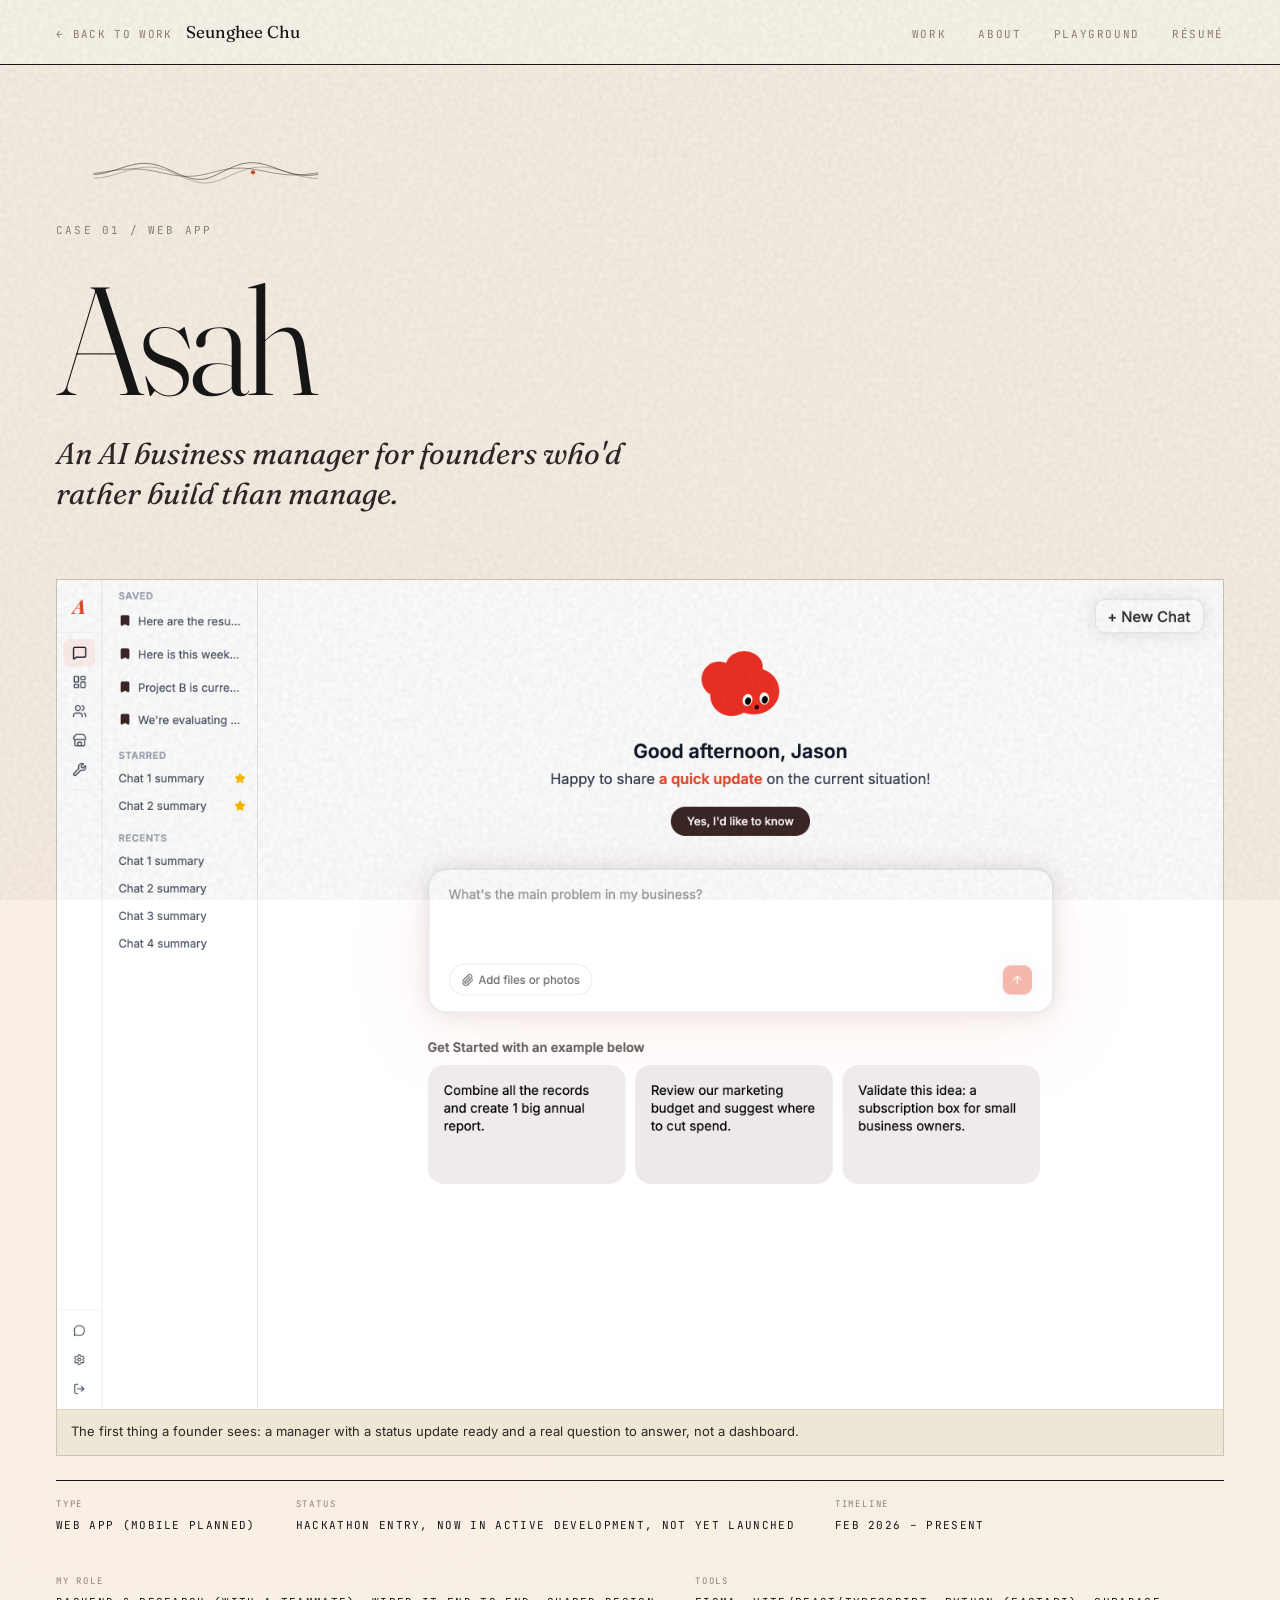
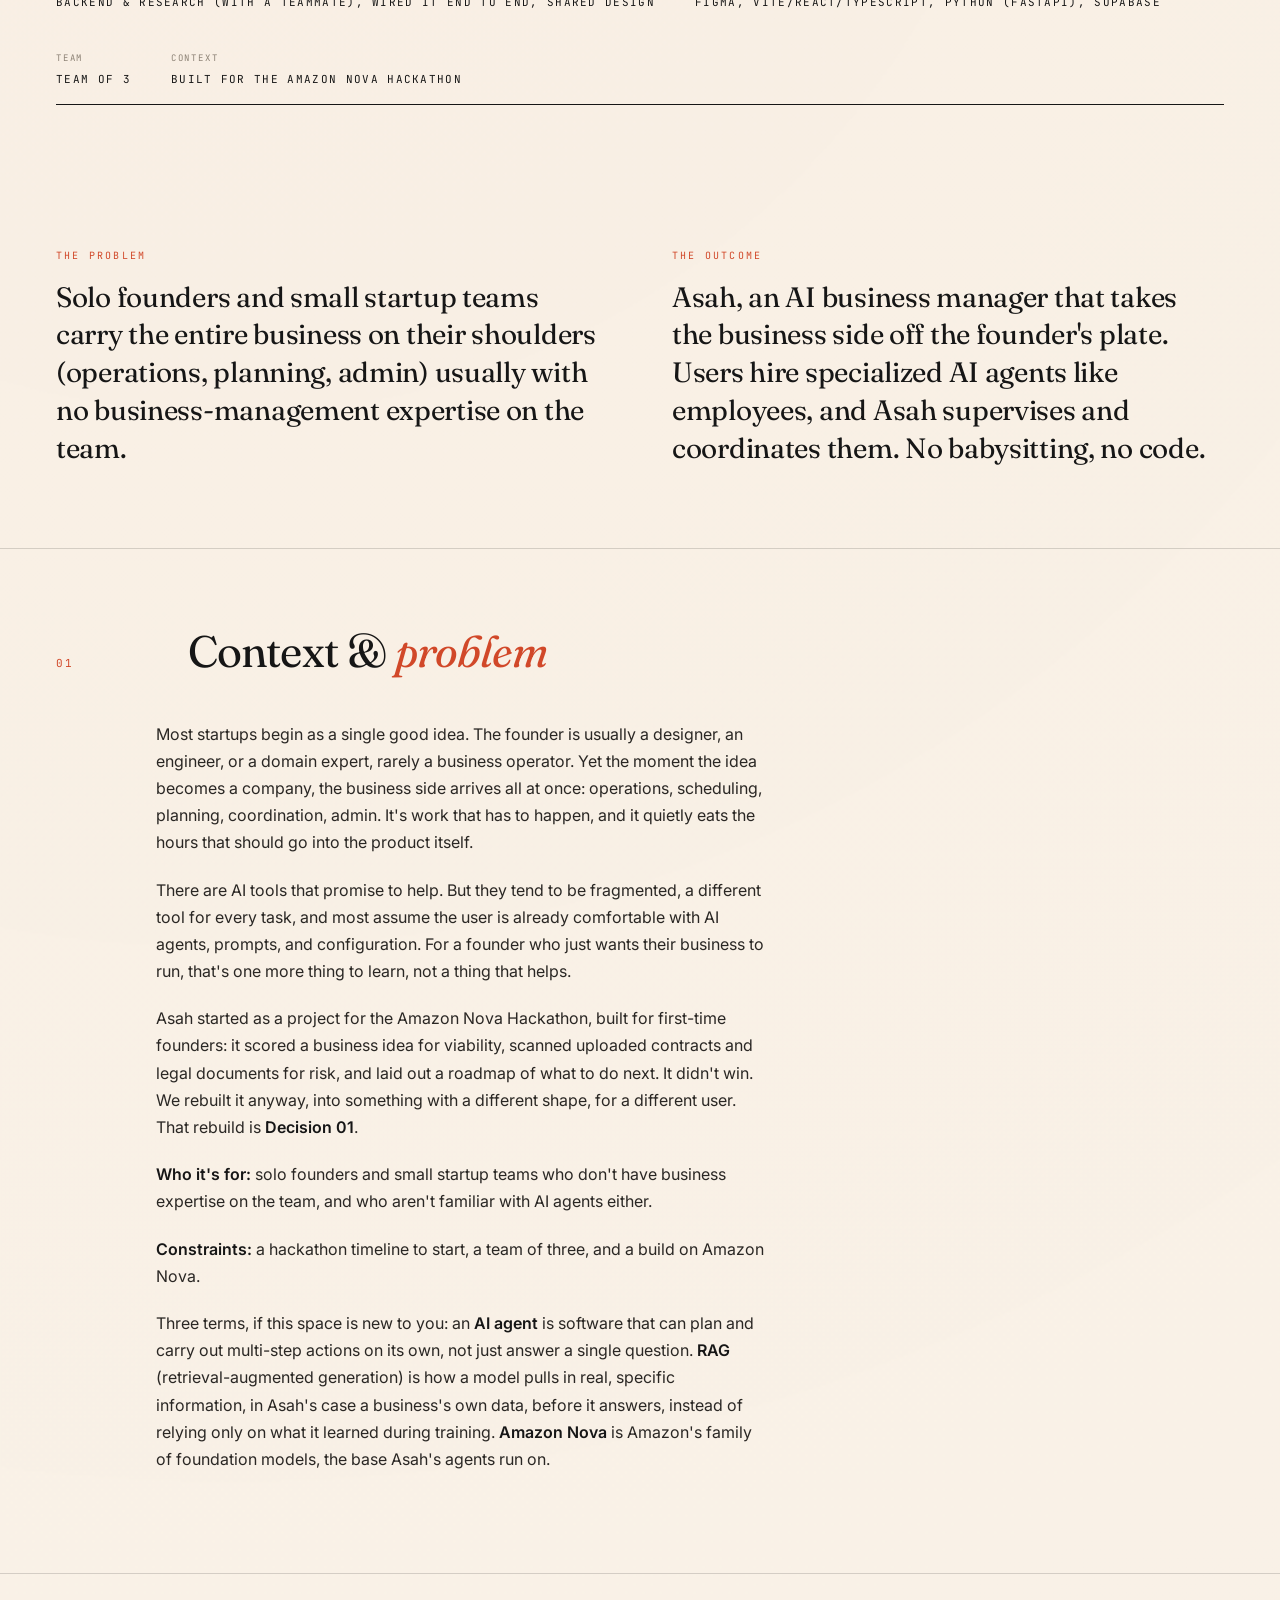
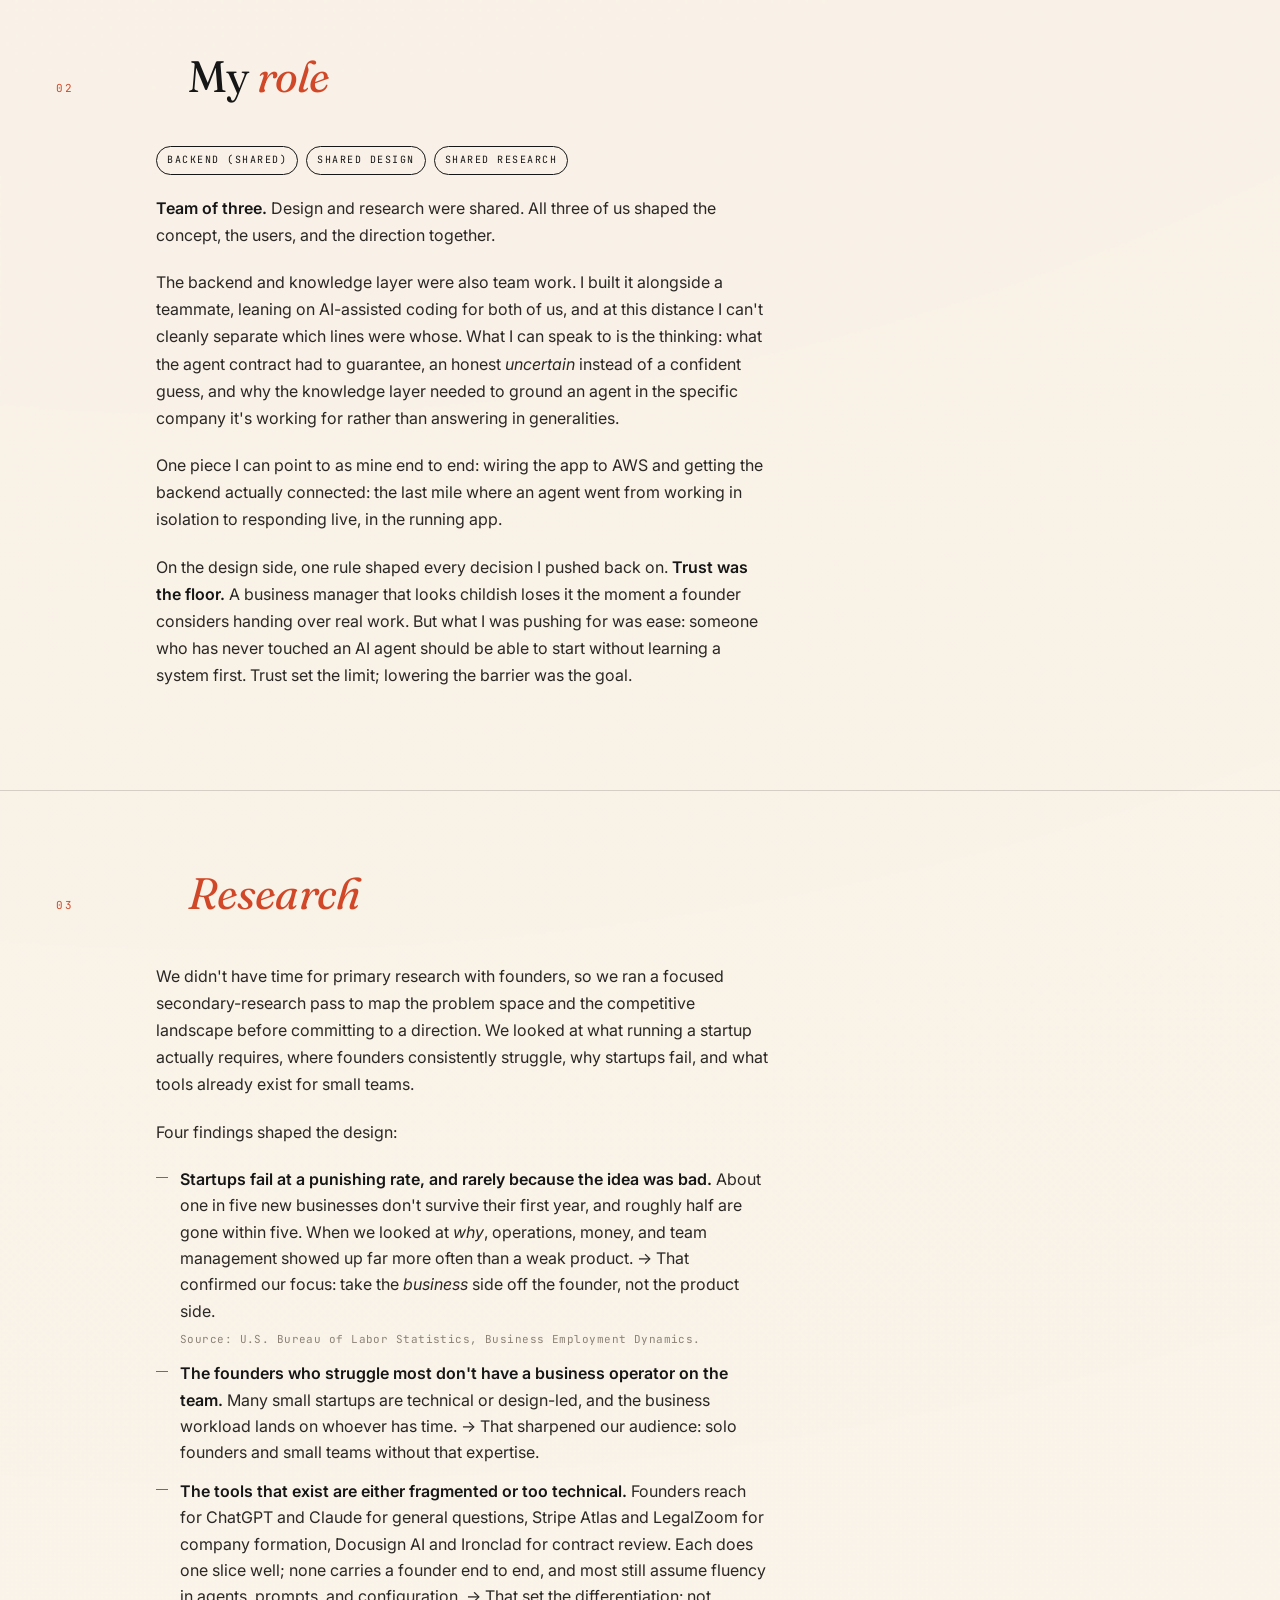
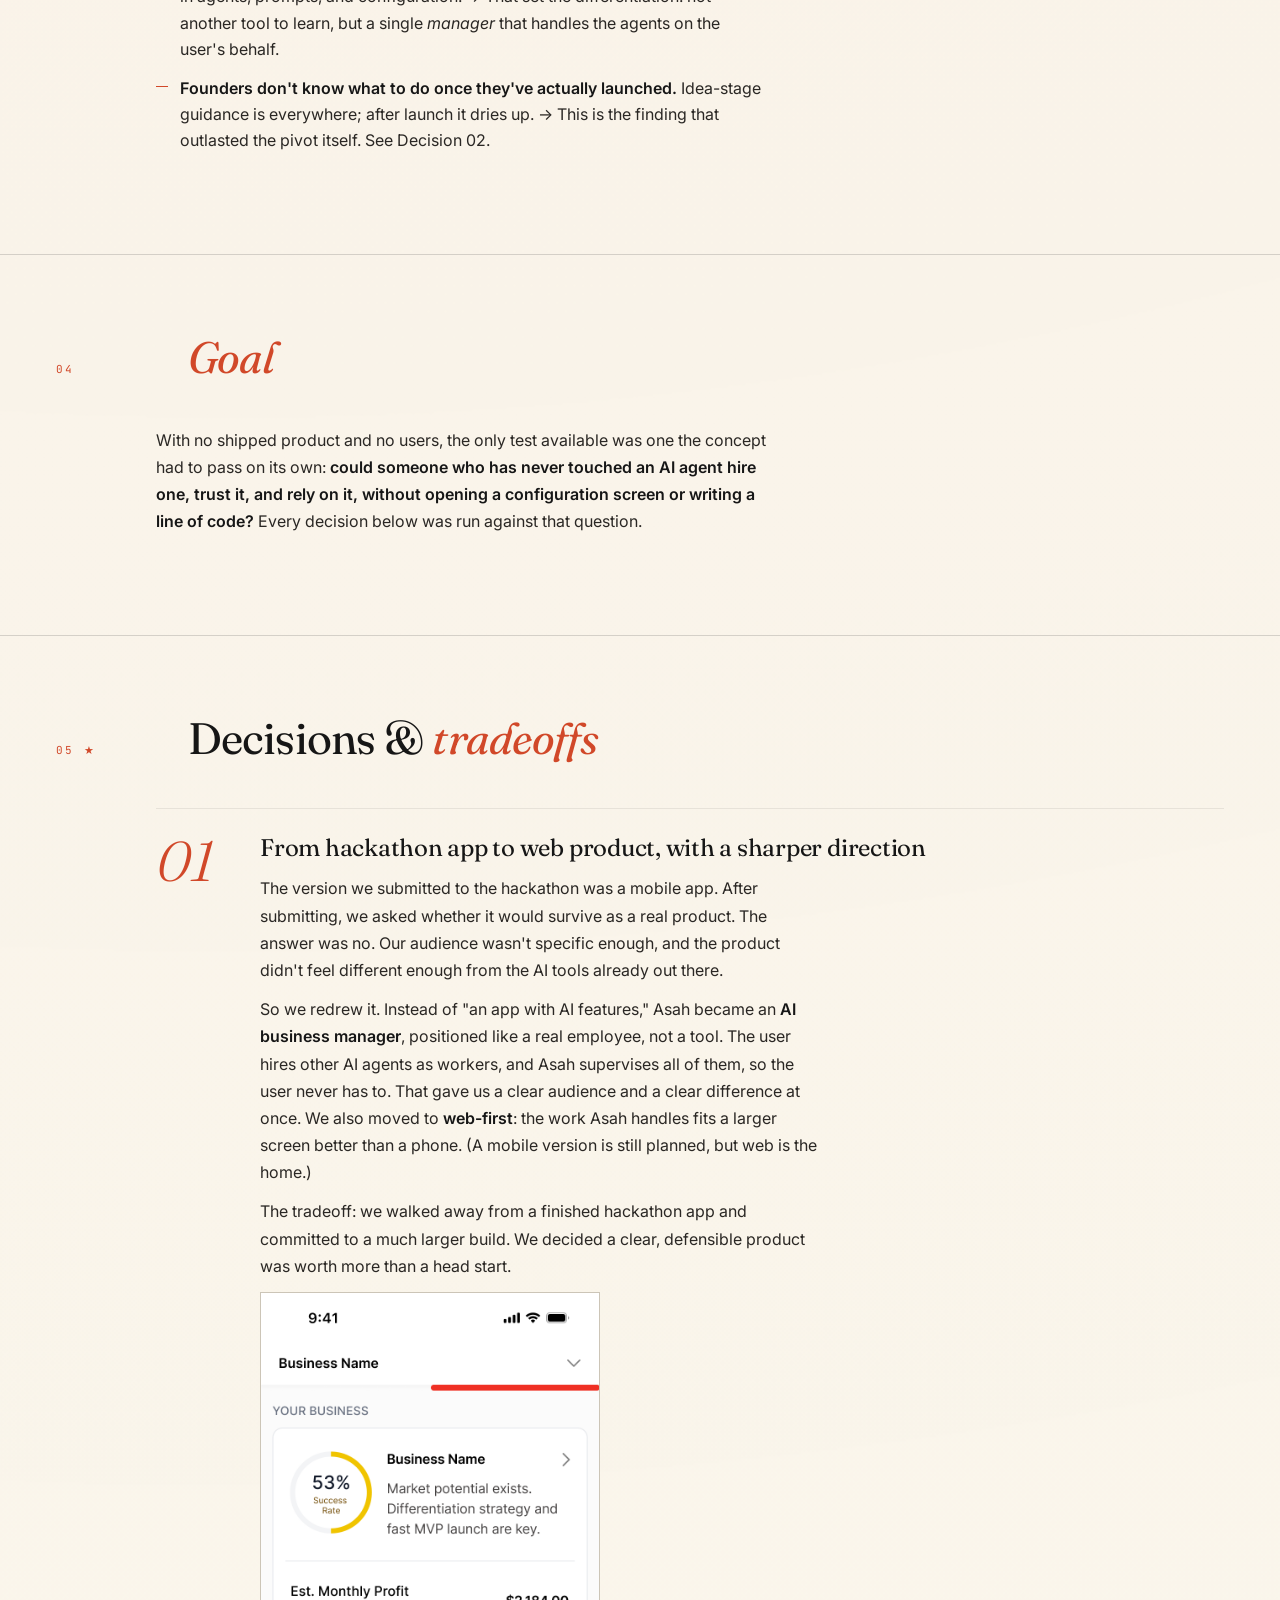
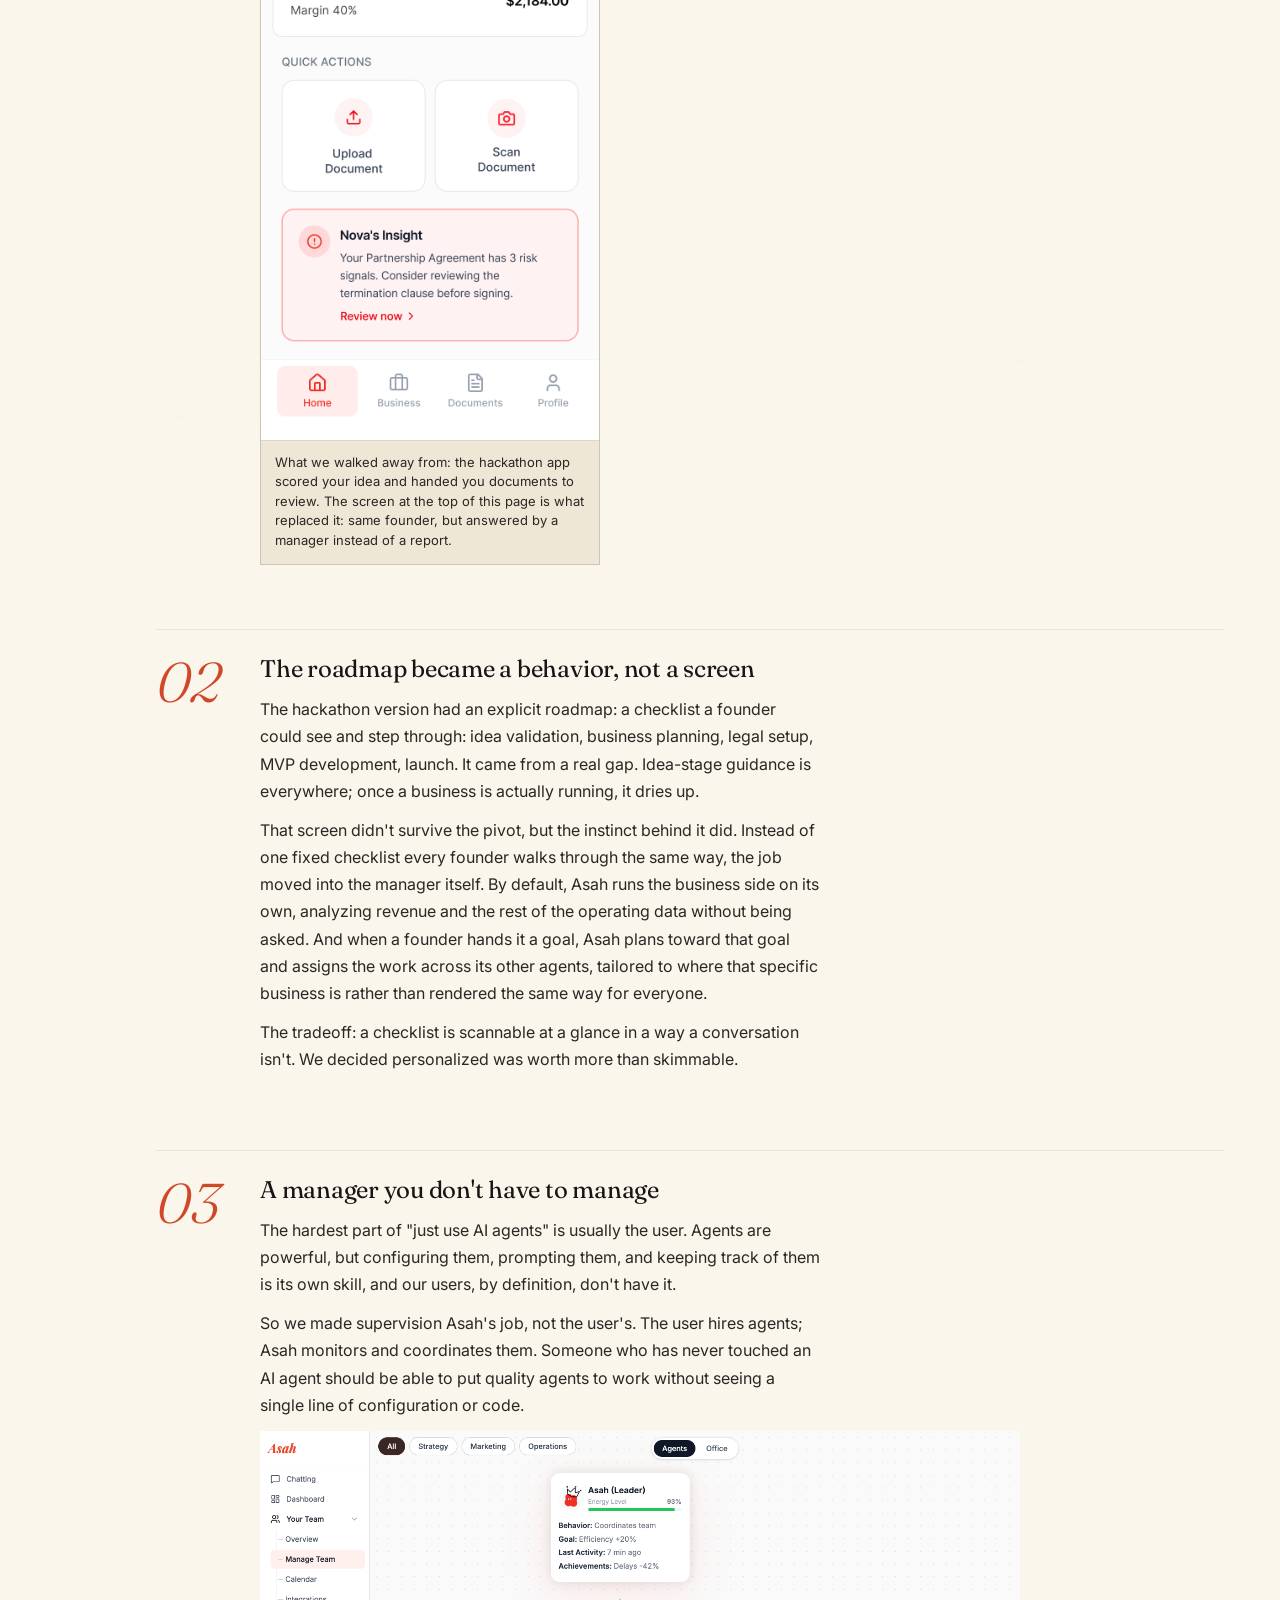
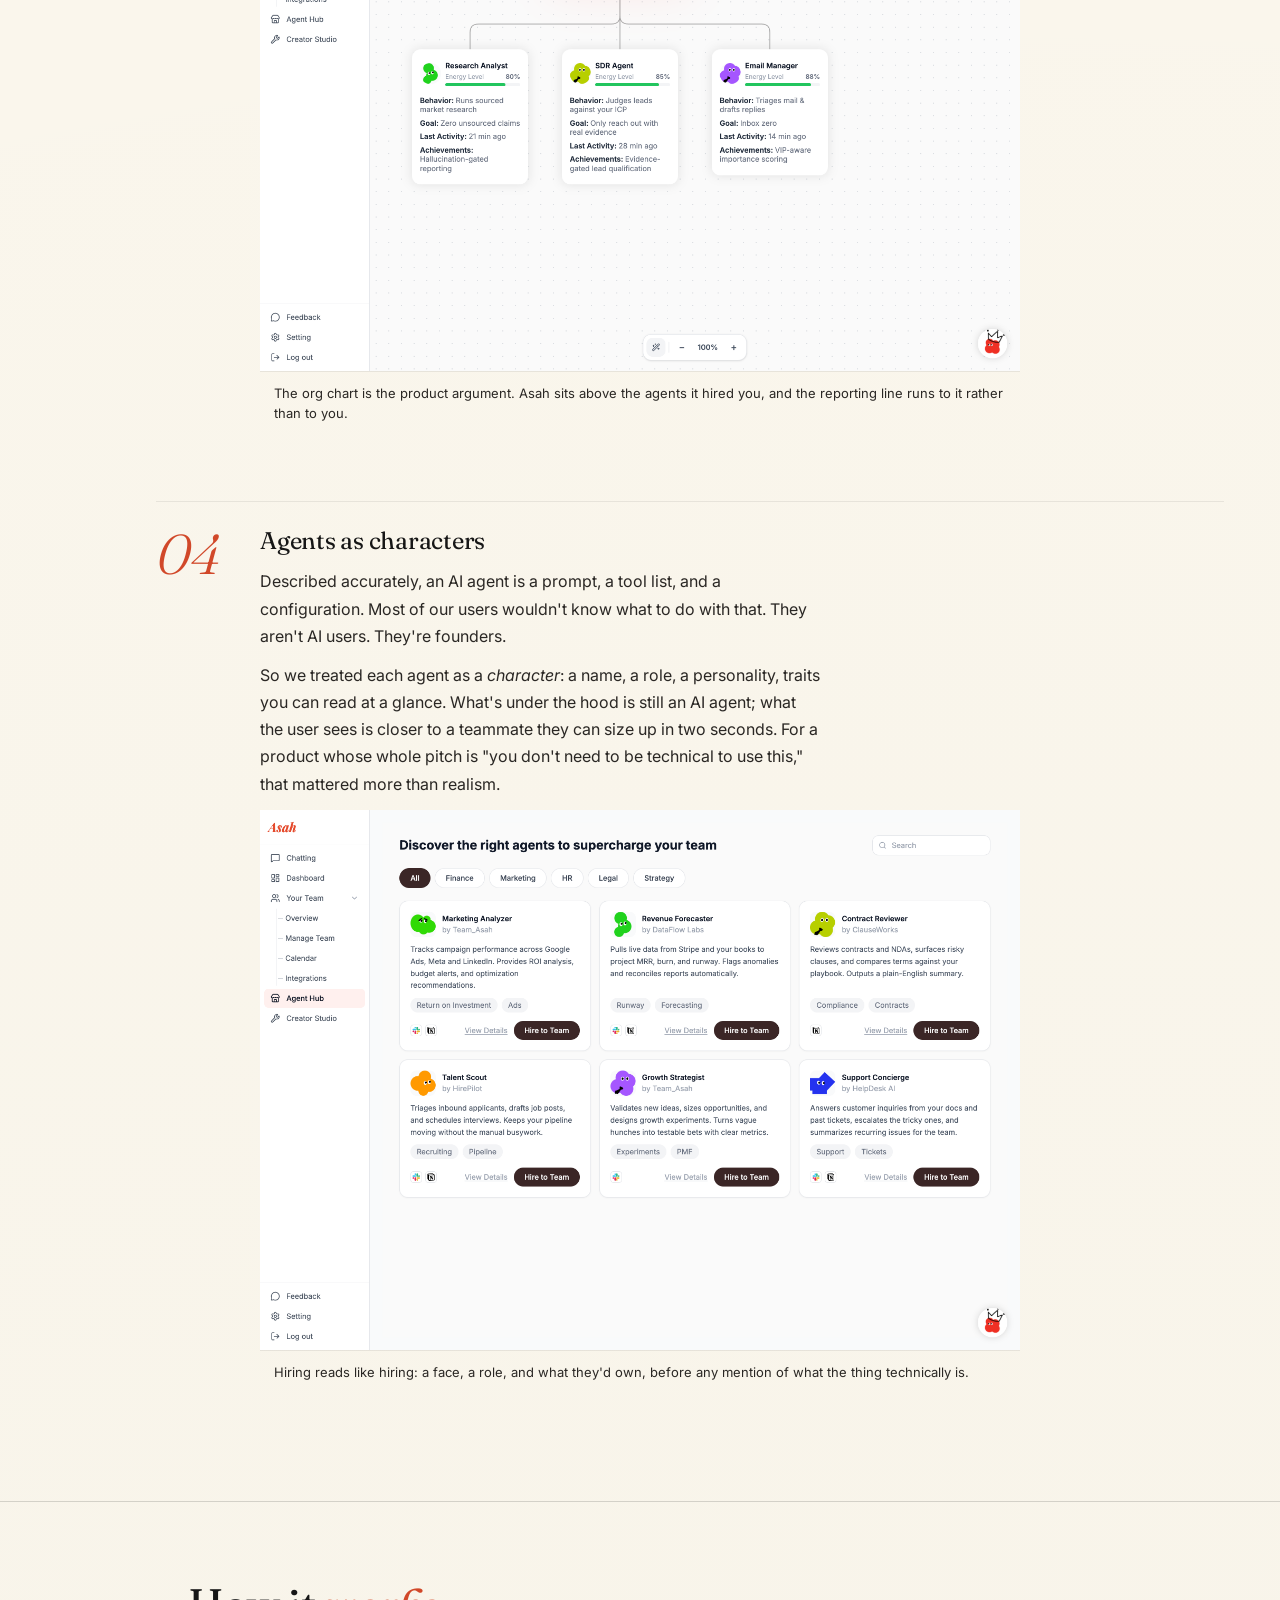
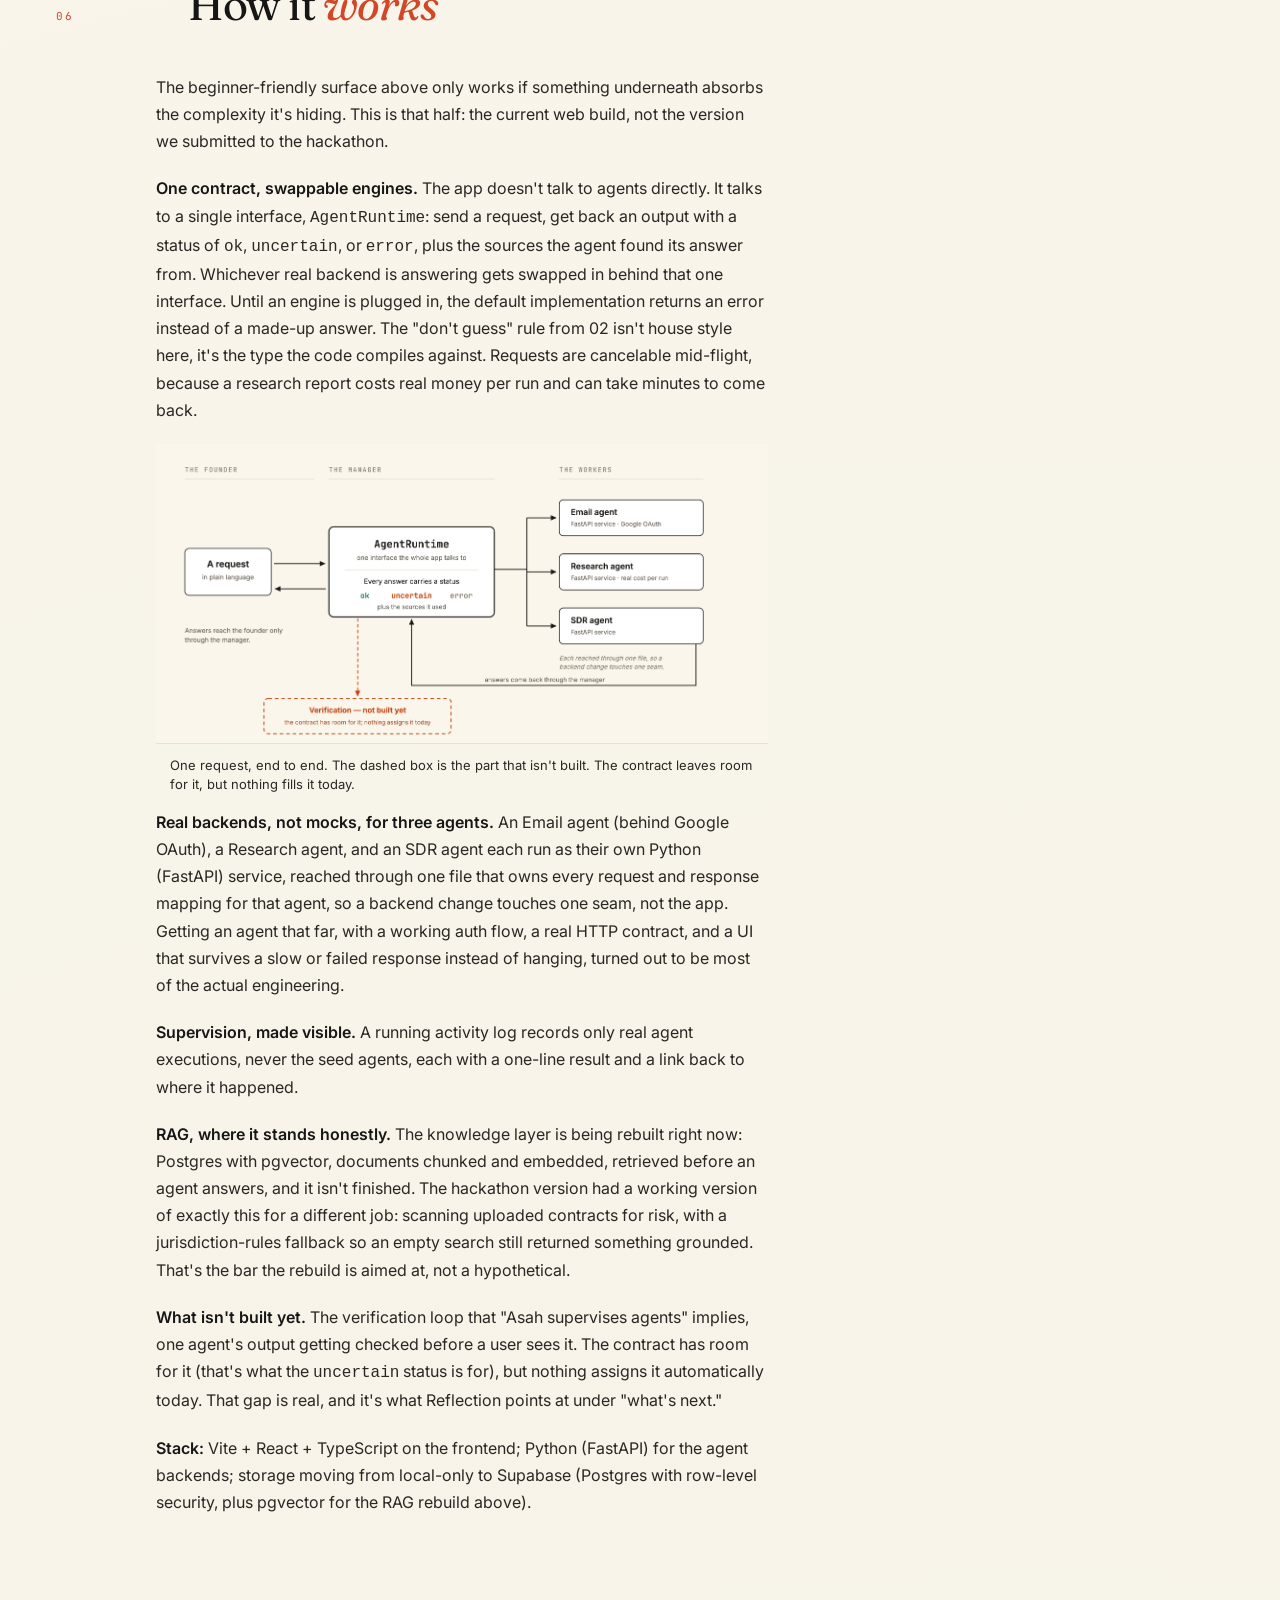
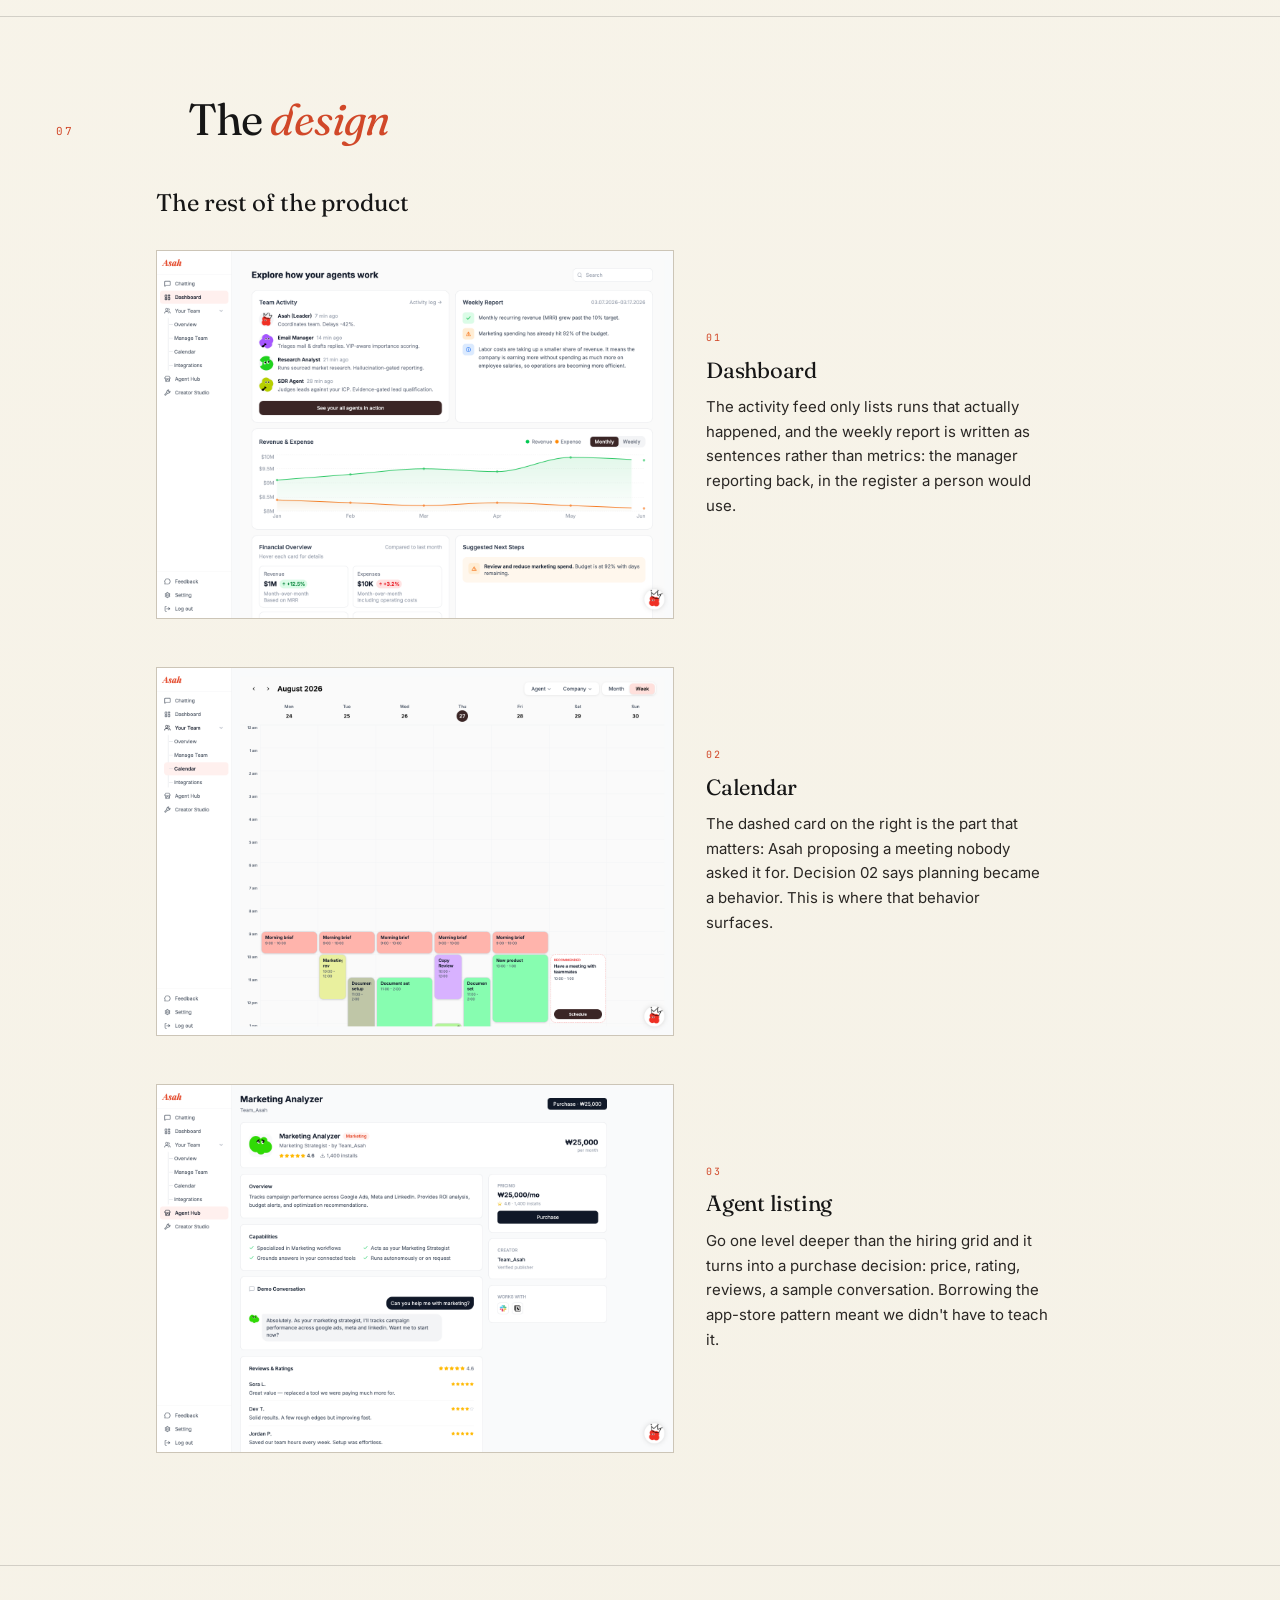
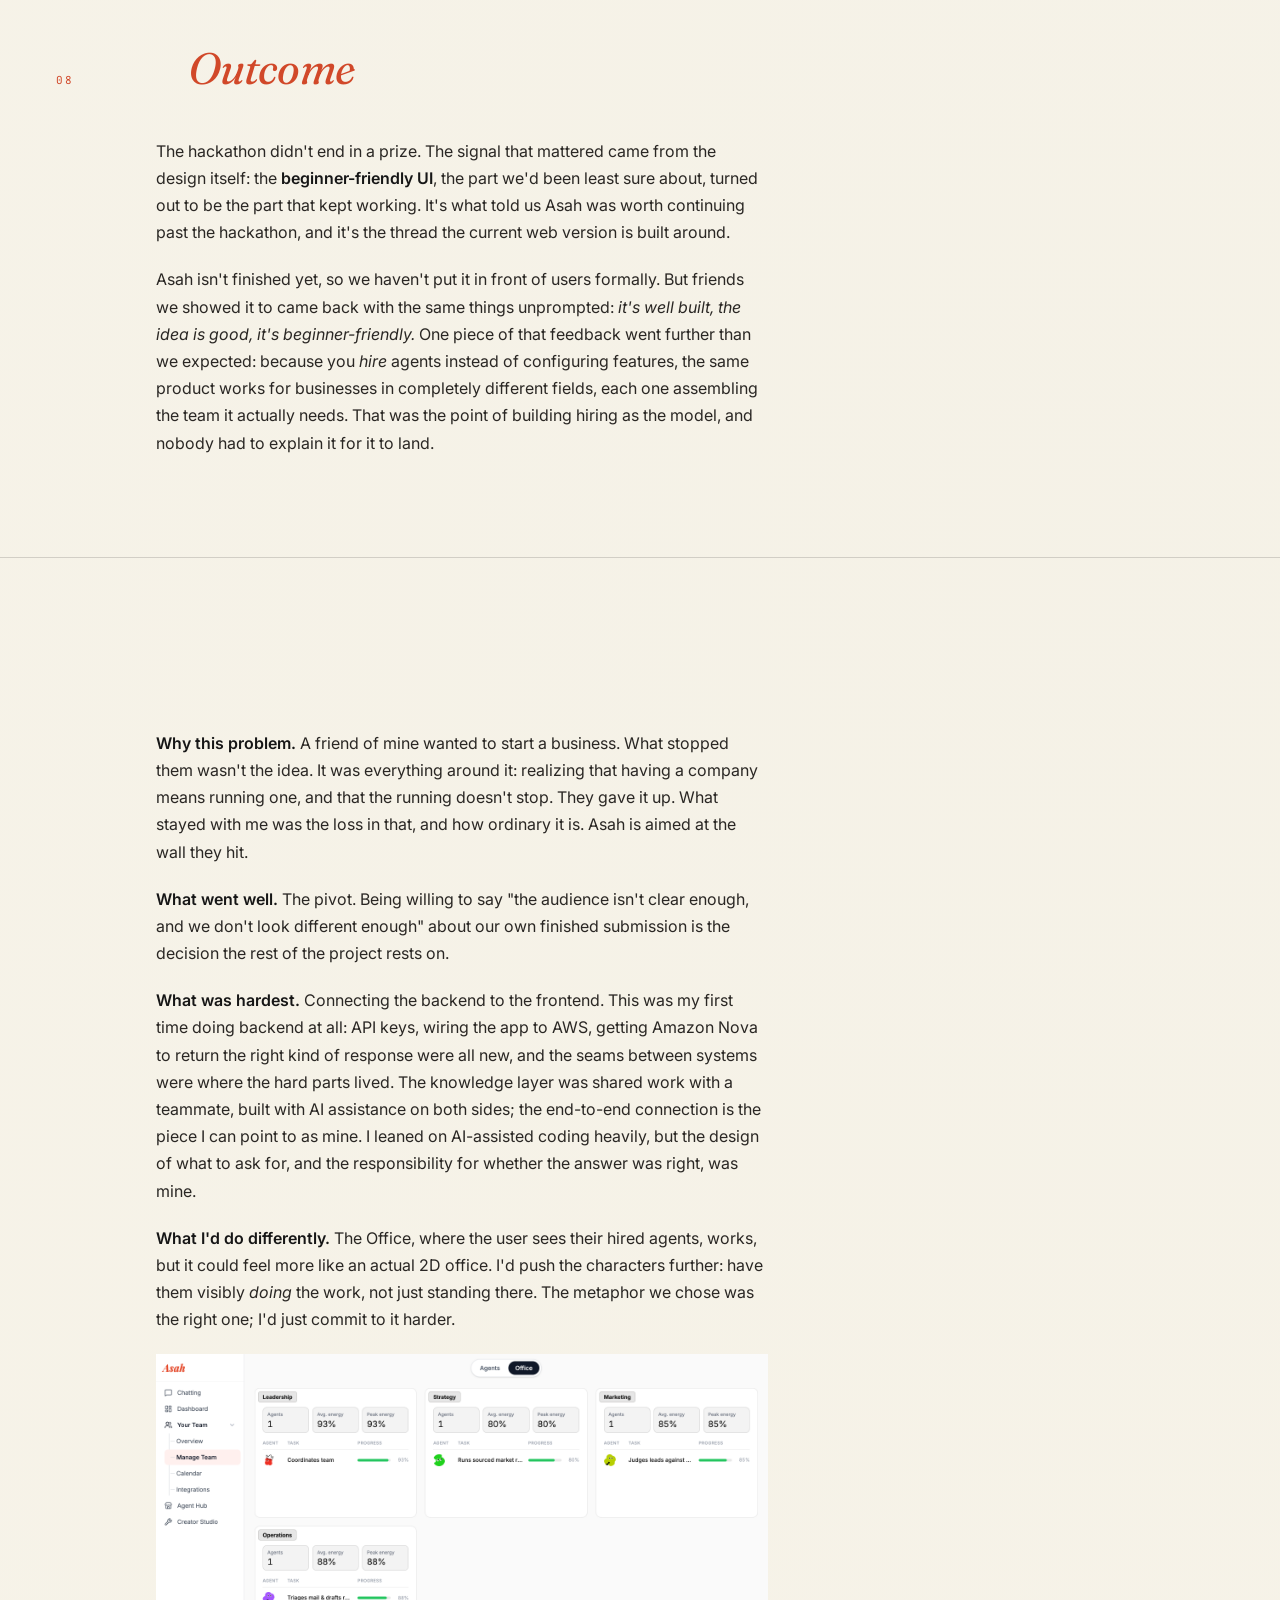
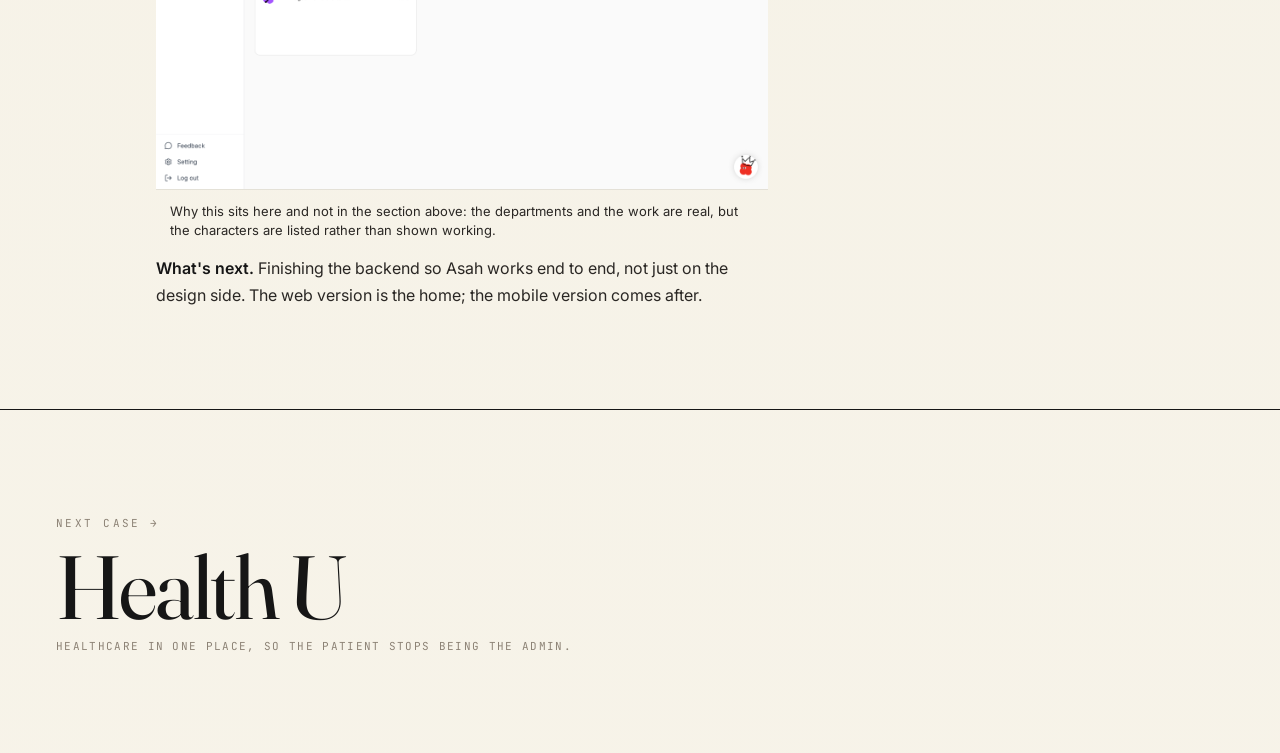
==== commit d0bf9024: "Remove every em-dash; host the client book; add five book spreads Em-dashes: all 322 removed across " ====
--- a/asah/index.html
+++ b/asah/index.html
@@ -3,13 +3,13 @@
 <head>
 <meta charset="UTF-8">
 <meta name="viewport" content="width=device-width, initial-scale=1.0">
-<title>Asah — Seunghee (Kelly) Chu</title>
+<title>Asah · Seunghee (Kelly) Chu</title>
 <meta name="description" content="Asah · AI business manager. A case study by Seunghee (Kelly) Chu.">
 <meta name="theme-color" content="#FAF6EC">
 <link rel="canonical" href="https://chuseungh2.github.io/portfolio/asah/">
 <link rel="icon" type="image/svg+xml" href="../assets/favicon.svg">
 <meta property="og:type" content="article">
-<meta property="og:title" content="Asah — Seunghee (Kelly) Chu">
+<meta property="og:title" content="Asah · Seunghee (Kelly) Chu">
 <meta property="og:description" content="Asah · AI business manager. A case study by Seunghee (Kelly) Chu.">
 <meta property="og:url" content="https://chuseungh2.github.io/portfolio/asah/">
 <meta property="og:image" content="https://chuseungh2.github.io/portfolio/assets/images/asah/asah-hero.png">
@@ -52,14 +52,14 @@
 
     <figure class="case-hero-visual case-image-figure">
       <img width="2880" height="2048" fetchpriority="high" decoding="async" src="../assets/images/asah/asah-hero.png" alt="Asah's home screen: a greeting, a status update offered, and a chat box, instead of a dashboard." style="width:100%;height:auto">
-      <figcaption class="case-figure-caption">The first thing a founder sees — a manager with a status update ready and a real question to answer, not a dashboard.</figcaption>
+      <figcaption class="case-figure-caption">The first thing a founder sees: a manager with a status update ready and a real question to answer, not a dashboard.</figcaption>
     </figure>
 
     <dl class="case-meta-strip">
       <div><dt>Type</dt><dd>Web app (mobile planned)</dd></div>
-      <div><dt>Status</dt><dd>Hackathon entry, now in active development — not yet launched</dd></div>
+      <div><dt>Status</dt><dd>Hackathon entry, now in active development, not yet launched</dd></div>
       <div><dt>Timeline</dt><dd>Feb 2026 – present</dd></div>
-      <div><dt>My role</dt><dd>Backend &amp; research (with a teammate) — wired it end to end, shared design</dd></div>
+      <div><dt>My role</dt><dd>Backend &amp; research (with a teammate), wired it end to end, shared design</dd></div>
       <div><dt>Tools</dt><dd>Figma, Vite/React/TypeScript, Python (FastAPI), Supabase</dd></div>
       <div><dt>Team</dt><dd>Team of 3</dd></div>
       <div><dt>Context</dt><dd>Built for the Amazon Nova Hackathon</dd></div>
@@ -68,12 +68,12 @@
 
   <section class="wrap snapshot">
     <div class="snap-block">
-      <p class="snap-label">— The problem</p>
-      <p>Solo founders and small startup teams carry the entire business on their shoulders — operations, planning, admin — usually with no business-management expertise on the team.</p>
+      <p class="snap-label">The problem</p>
+      <p>Solo founders and small startup teams carry the entire business on their shoulders (operations, planning, admin) usually with no business-management expertise on the team.</p>
     </div>
     <div class="snap-block">
-      <p class="snap-label">— The outcome</p>
-      <p>Asah, an AI business manager that takes the business side off the founder's plate. Users hire specialized AI agents like employees, and Asah supervises and coordinates them — no babysitting, no code.</p>
+      <p class="snap-label">The outcome</p>
+      <p>Asah, an AI business manager that takes the business side off the founder's plate. Users hire specialized AI agents like employees, and Asah supervises and coordinates them. No babysitting, no code.</p>
     </div>
   </section>
 
@@ -83,12 +83,12 @@
       <h2>Context &amp; <em>problem</em></h2>
     </div>
     <div class="case-body">
-      <p>Most startups begin as a single good idea. The founder is usually a designer, an engineer, or a domain expert — rarely a business operator. Yet the moment the idea becomes a company, the business side arrives all at once: operations, scheduling, planning, coordination, admin. It's work that has to happen, and it quietly eats the hours that should go into the product itself.</p>
-      <p>There are AI tools that promise to help. But they tend to be fragmented — a different tool for every task — and most assume the user is already comfortable with AI agents, prompts, and configuration. For a founder who just wants their business to run, that's one more thing to learn, not a thing that helps.</p>
-      <p>Asah started as a project for the Amazon Nova Hackathon, built for first-time founders: it scored a business idea for viability, scanned uploaded contracts and legal documents for risk, and laid out a roadmap of what to do next. It didn't win. We rebuilt it anyway — into something with a different shape, for a different user. That rebuild is <strong>Decision 01</strong>.</p>
-      <p><strong>Who it's for:</strong> solo founders and small startup teams who don't have business expertise on the team — and who aren't familiar with AI agents either.</p>
+      <p>Most startups begin as a single good idea. The founder is usually a designer, an engineer, or a domain expert, rarely a business operator. Yet the moment the idea becomes a company, the business side arrives all at once: operations, scheduling, planning, coordination, admin. It's work that has to happen, and it quietly eats the hours that should go into the product itself.</p>
+      <p>There are AI tools that promise to help. But they tend to be fragmented, a different tool for every task, and most assume the user is already comfortable with AI agents, prompts, and configuration. For a founder who just wants their business to run, that's one more thing to learn, not a thing that helps.</p>
+      <p>Asah started as a project for the Amazon Nova Hackathon, built for first-time founders: it scored a business idea for viability, scanned uploaded contracts and legal documents for risk, and laid out a roadmap of what to do next. It didn't win. We rebuilt it anyway, into something with a different shape, for a different user. That rebuild is <strong>Decision 01</strong>.</p>
+      <p><strong>Who it's for:</strong> solo founders and small startup teams who don't have business expertise on the team, and who aren't familiar with AI agents either.</p>
       <p><strong>Constraints:</strong> a hackathon timeline to start, a team of three, and a build on Amazon Nova.</p>
-      <p class="case-note">Three terms, if this space is new to you: an <strong>AI agent</strong> is software that can plan and carry out multi-step actions on its own, not just answer a single question. <strong>RAG</strong> (retrieval-augmented generation) is how a model pulls in real, specific information — in Asah's case, a business's own data — before it answers, instead of relying only on what it learned during training. <strong>Amazon Nova</strong> is Amazon's family of foundation models, the base Asah's agents run on.</p>
+      <p class="case-note">Three terms, if this space is new to you: an <strong>AI agent</strong> is software that can plan and carry out multi-step actions on its own, not just answer a single question. <strong>RAG</strong> (retrieval-augmented generation) is how a model pulls in real, specific information, in Asah's case a business's own data, before it answers, instead of relying only on what it learned during training. <strong>Amazon Nova</strong> is Amazon's family of foundation models, the base Asah's agents run on.</p>
     </div>
   </section>
 
@@ -103,10 +103,10 @@
         <span>Shared design</span>
         <span>Shared research</span>
       </div>
-      <p><strong>Team of three.</strong> Design and research were shared — all three of us shaped the concept, the users, and the direction together.</p>
-      <p>The backend and knowledge layer were also team work — I built it alongside a teammate, leaning on AI-assisted coding for both of us, and at this distance I can't cleanly separate which lines were whose. What I can speak to is the thinking: what the agent contract had to guarantee — an honest <em>uncertain</em> instead of a confident guess — and why the knowledge layer needed to ground an agent in the specific company it's working for rather than answering in generalities.</p>
-      <p>One piece I can point to as mine end to end: wiring the app to AWS and getting the backend actually connected — the last mile where an agent went from working in isolation to responding live, in the running app.</p>
-      <p>On the design side, one rule shaped every decision I pushed back on. <strong>Trust was the floor</strong> — a business manager that looks childish loses it the moment a founder considers handing over real work. But what I was pushing for was ease: someone who has never touched an AI agent should be able to start without learning a system first. Trust set the limit; lowering the barrier was the goal.</p>
+      <p><strong>Team of three.</strong> Design and research were shared. All three of us shaped the concept, the users, and the direction together.</p>
+      <p>The backend and knowledge layer were also team work. I built it alongside a teammate, leaning on AI-assisted coding for both of us, and at this distance I can't cleanly separate which lines were whose. What I can speak to is the thinking: what the agent contract had to guarantee, an honest <em>uncertain</em> instead of a confident guess, and why the knowledge layer needed to ground an agent in the specific company it's working for rather than answering in generalities.</p>
+      <p>One piece I can point to as mine end to end: wiring the app to AWS and getting the backend actually connected: the last mile where an agent went from working in isolation to responding live, in the running app.</p>
+      <p>On the design side, one rule shaped every decision I pushed back on. <strong>Trust was the floor.</strong> A business manager that looks childish loses it the moment a founder considers handing over real work. But what I was pushing for was ease: someone who has never touched an AI agent should be able to start without learning a system first. Trust set the limit; lowering the barrier was the goal.</p>
     </div>
   </section>
 
@@ -122,7 +122,7 @@
         <li><strong>Startups fail at a punishing rate, and rarely because the idea was bad.</strong> About one in five new businesses don't survive their first year, and roughly half are gone within five. When we looked at <em>why</em>, operations, money, and team management showed up far more often than a weak product. → That confirmed our focus: take the <em>business</em> side off the founder, not the product side. <span class="case-source">Source: U.S. Bureau of Labor Statistics, Business Employment Dynamics.</span></li>
         <li><strong>The founders who struggle most don't have a business operator on the team.</strong> Many small startups are technical or design-led, and the business workload lands on whoever has time. → That sharpened our audience: solo founders and small teams without that expertise.</li>
         <li><strong>The tools that exist are either fragmented or too technical.</strong> Founders reach for ChatGPT and Claude for general questions, Stripe Atlas and LegalZoom for company formation, Docusign AI and Ironclad for contract review. Each does one slice well; none carries a founder end to end, and most still assume fluency in agents, prompts, and configuration. → That set the differentiation: not another tool to learn, but a single <em>manager</em> that handles the agents on the user's behalf.</li>
-        <li><strong>Founders don't know what to do once they've actually launched.</strong> Idea-stage guidance is everywhere; after launch it dries up. → This is the finding that outlasted the pivot itself — see Decision 02.</li>
+        <li><strong>Founders don't know what to do once they've actually launched.</strong> Idea-stage guidance is everywhere; after launch it dries up. → This is the finding that outlasted the pivot itself. See Decision 02.</li>
       </ol>
     </div>
   </section>
@@ -133,7 +133,7 @@
       <h2><em>Goal</em></h2>
     </div>
     <div class="case-body">
-      <p>With no shipped product and no users, the only test available was one the concept had to pass on its own: <strong>could someone who has never touched an AI agent hire one, trust it, and rely on it — without opening a configuration screen or writing a line of code?</strong> Every decision below was run against that question.</p>
+      <p>With no shipped product and no users, the only test available was one the concept had to pass on its own: <strong>could someone who has never touched an AI agent hire one, trust it, and rely on it, without opening a configuration screen or writing a line of code?</strong> Every decision below was run against that question.</p>
       <p><span class="inline-note">[Kelly: once there's real usage, replace this with an actual measurable bar — activation rate, retention, something a number can hit.]</span></p>
     </div>
   </section>
@@ -150,12 +150,12 @@
           <span class="d-num">01</span>
           <div>
             <h3>From hackathon app to web product, with a sharper direction</h3>
-            <p>The version we submitted to the hackathon was a mobile app. After submitting, we asked whether it would survive as a real product. The answer was no — our audience wasn't specific enough, and the product didn't feel different enough from the AI tools already out there.</p>
-            <p>So we redrew it. Instead of "an app with AI features," Asah became an <strong>AI business manager</strong> — positioned like a real employee, not a tool. The user hires other AI agents as workers, and Asah supervises all of them, so the user never has to. That gave us a clear audience and a clear difference at once. We also moved to <strong>web-first</strong>: the work Asah handles fits a larger screen better than a phone. (A mobile version is still planned — but web is the home.)</p>
+            <p>The version we submitted to the hackathon was a mobile app. After submitting, we asked whether it would survive as a real product. The answer was no. Our audience wasn't specific enough, and the product didn't feel different enough from the AI tools already out there.</p>
+            <p>So we redrew it. Instead of "an app with AI features," Asah became an <strong>AI business manager</strong>, positioned like a real employee, not a tool. The user hires other AI agents as workers, and Asah supervises all of them, so the user never has to. That gave us a clear audience and a clear difference at once. We also moved to <strong>web-first</strong>: the work Asah handles fits a larger screen better than a phone. (A mobile version is still planned, but web is the home.)</p>
             <p>The tradeoff: we walked away from a finished hackathon app and committed to a much larger build. We decided a clear, defensible product was worth more than a head start.</p>
             <figure class="artifact is-phone">
               <img width="804" height="1776" loading="lazy" decoding="async" src="../assets/images/asah/asah-old-home.png" alt="The hackathon app's home screen on a phone: a 53% success-rate score for the business idea, estimated monthly profit, buttons to upload or scan a document, and an alert about risk signals found in a partnership agreement." style="width:100%;height:auto">
-              <figcaption class="case-figure-caption">What we walked away from: the hackathon app scored your idea and handed you documents to review. The screen at the top of this page is what replaced it — same founder, but answered by a manager instead of a report.</figcaption>
+              <figcaption class="case-figure-caption">What we walked away from: the hackathon app scored your idea and handed you documents to review. The screen at the top of this page is what replaced it: same founder, but answered by a manager instead of a report.</figcaption>
             </figure>
           </div>
         </div>
@@ -164,8 +164,8 @@
           <span class="d-num">02</span>
           <div>
             <h3>The roadmap became a behavior, not a screen</h3>
-            <p>The hackathon version had an explicit roadmap: a checklist a founder could see and step through — idea validation, business planning, legal setup, MVP development, launch. It came from a real gap. Idea-stage guidance is everywhere; once a business is actually running, it dries up.</p>
-            <p>That screen didn't survive the pivot, but the instinct behind it did. Instead of one fixed checklist every founder walks through the same way, the job moved into the manager itself. By default, Asah runs the business side on its own — analyzing revenue and the rest of the operating data without being asked. And when a founder hands it a goal, Asah plans toward that goal and assigns the work across its other agents, tailored to where that specific business is rather than rendered the same way for everyone.</p>
+            <p>The hackathon version had an explicit roadmap: a checklist a founder could see and step through: idea validation, business planning, legal setup, MVP development, launch. It came from a real gap. Idea-stage guidance is everywhere; once a business is actually running, it dries up.</p>
+            <p>That screen didn't survive the pivot, but the instinct behind it did. Instead of one fixed checklist every founder walks through the same way, the job moved into the manager itself. By default, Asah runs the business side on its own, analyzing revenue and the rest of the operating data without being asked. And when a founder hands it a goal, Asah plans toward that goal and assigns the work across its other agents, tailored to where that specific business is rather than rendered the same way for everyone.</p>
             <p>The tradeoff: a checklist is scannable at a glance in a way a conversation isn't. We decided personalized was worth more than skimmable.</p>
           </div>
         </div>
@@ -174,11 +174,11 @@
           <span class="d-num">03</span>
           <div>
             <h3>A manager you don't have to manage</h3>
-            <p>The hardest part of "just use AI agents" is usually the user. Agents are powerful, but configuring them, prompting them, and keeping track of them is its own skill — and our users, by definition, don't have it.</p>
+            <p>The hardest part of "just use AI agents" is usually the user. Agents are powerful, but configuring them, prompting them, and keeping track of them is its own skill, and our users, by definition, don't have it.</p>
             <p>So we made supervision Asah's job, not the user's. The user hires agents; Asah monitors and coordinates them. Someone who has never touched an AI agent should be able to put quality agents to work without seeing a single line of configuration or code.</p>
             <figure class="case-image-figure">
               <img width="2880" height="2048" loading="lazy" decoding="async" src="../assets/images/asah/asah-manage-team.png" alt="The team view: Asah sits at the top of an org chart as leader, with three hired agents branching below it, each showing its behavior, goal, last activity, and achievements." style="width:100%;height:auto">
-              <figcaption class="case-figure-caption">The org chart is the product argument — Asah sits above the agents it hired you, and the reporting line runs to it rather than to you.</figcaption>
+              <figcaption class="case-figure-caption">The org chart is the product argument. Asah sits above the agents it hired you, and the reporting line runs to it rather than to you.</figcaption>
             </figure>
           </div>
         </div>
@@ -191,7 +191,7 @@
             <p>So we treated each agent as a <em>character</em>: a name, a role, a personality, traits you can read at a glance. What's under the hood is still an AI agent; what the user sees is closer to a teammate they can size up in two seconds. For a product whose whole pitch is "you don't need to be technical to use this," that mattered more than realism.</p>
             <figure class="case-image-figure">
               <img width="2880" height="2048" loading="lazy" decoding="async" src="../assets/images/asah/asah-agent-hub.png" alt="The agent hub: a grid of six agents, each with a coloured blob character, a name, the studio that made it, a short description of what it does, and a Hire to Team button." style="width:100%;height:auto">
-              <figcaption class="case-figure-caption">Hiring reads like hiring — a face, a role, and what they'd own, before any mention of what the thing technically is.</figcaption>
+              <figcaption class="case-figure-caption">Hiring reads like hiring: a face, a role, and what they'd own, before any mention of what the thing technically is.</figcaption>
             </figure>
             <!-- TODO(Kelly): the trait-radar panel that belongs here isn't exported yet.
                  It's the expanded preview that opens from "View Details" on the grid above —
@@ -218,18 +218,18 @@
       <h2>How it <em>works</em></h2>
     </div>
     <div class="case-body">
-      <p>The beginner-friendly surface above only works if something underneath absorbs the complexity it's hiding. This is that half — the current web build, not the version we submitted to the hackathon.</p>
-      <p><strong>One contract, swappable engines.</strong> The app doesn't talk to agents directly. It talks to a single interface, <code>AgentRuntime</code>: send a request, get back an output with a status of <code>ok</code>, <code>uncertain</code>, or <code>error</code>, plus the sources the agent found its answer from. Whichever real backend is answering gets swapped in behind that one interface. Until an engine is plugged in, the default implementation returns an error instead of a made-up answer — the "don't guess" rule from 02 isn't house style here, it's the type the code compiles against. Requests are cancelable mid-flight, because a research report costs real money per run and can take minutes to come back.</p>
+      <p>The beginner-friendly surface above only works if something underneath absorbs the complexity it's hiding. This is that half: the current web build, not the version we submitted to the hackathon.</p>
+      <p><strong>One contract, swappable engines.</strong> The app doesn't talk to agents directly. It talks to a single interface, <code>AgentRuntime</code>: send a request, get back an output with a status of <code>ok</code>, <code>uncertain</code>, or <code>error</code>, plus the sources the agent found its answer from. Whichever real backend is answering gets swapped in behind that one interface. Until an engine is plugged in, the default implementation returns an error instead of a made-up answer. The "don't guess" rule from 02 isn't house style here, it's the type the code compiles against. Requests are cancelable mid-flight, because a research report costs real money per run and can take minutes to come back.</p>
 
       <figure class="case-image-figure">
-        <img width="2550" height="1245" loading="lazy" decoding="async" src="../assets/images/asah/asah-system-diagram.png" alt="Diagram: a founder's request goes to AgentRuntime, the single interface the app talks to, which returns every answer with a status of ok, uncertain, or error plus its sources. From there it fans out to three FastAPI services — an Email agent behind Google OAuth, a Research agent that costs real money per run, and an SDR agent — whose answers come back through the manager. A dashed box below marks a verification step that is not built yet." style="width:100%;height:auto">
-        <figcaption class="case-figure-caption">One request, end to end. The dashed box is the part that isn't built — the contract leaves room for it, but nothing fills it today.</figcaption>
+        <img width="2550" height="1245" loading="lazy" decoding="async" src="../assets/images/asah/asah-system-diagram.png" alt="Diagram: a founder's request goes to AgentRuntime, the single interface the app talks to, which returns every answer with a status of ok, uncertain, or error plus its sources. From there it fans out to three FastAPI services: an Email agent behind Google OAuth, a Research agent that costs real money per run, and an SDR agent, whose answers come back through the manager. A dashed box below marks a verification step that is not built yet." style="width:100%;height:auto">
+        <figcaption class="case-figure-caption">One request, end to end. The dashed box is the part that isn't built. The contract leaves room for it, but nothing fills it today.</figcaption>
       </figure>
 
-      <p><strong>Real backends, not mocks, for three agents.</strong> An Email agent (behind Google OAuth), a Research agent, and an SDR agent each run as their own Python (FastAPI) service, reached through one file that owns every request and response mapping for that agent — so a backend change touches one seam, not the app. Getting an agent that far — a working auth flow, a real HTTP contract, a UI that survives a slow or failed response instead of hanging — turned out to be most of the actual engineering.</p>
+      <p><strong>Real backends, not mocks, for three agents.</strong> An Email agent (behind Google OAuth), a Research agent, and an SDR agent each run as their own Python (FastAPI) service, reached through one file that owns every request and response mapping for that agent, so a backend change touches one seam, not the app. Getting an agent that far, with a working auth flow, a real HTTP contract, and a UI that survives a slow or failed response instead of hanging, turned out to be most of the actual engineering.</p>
       <p><strong>Supervision, made visible.</strong> A running activity log records only real agent executions, never the seed agents, each with a one-line result and a link back to where it happened.</p>
-      <p><strong>RAG — where it stands, honestly.</strong> The knowledge layer is being rebuilt right now — Postgres with pgvector, documents chunked and embedded, retrieved before an agent answers — and it isn't finished. The hackathon version had a working version of exactly this for a different job: scanning uploaded contracts for risk, with a jurisdiction-rules fallback so an empty search still returned something grounded. That's the bar the rebuild is aimed at, not a hypothetical.</p>
-      <p><strong>What isn't built yet.</strong> The verification loop that "Asah supervises agents" implies — one agent's output getting checked before a user sees it. The contract has room for it (that's what the <code>uncertain</code> status is for), but nothing assigns it automatically today. That gap is real, and it's what Reflection points at under "what's next."</p>
+      <p><strong>RAG, where it stands honestly.</strong> The knowledge layer is being rebuilt right now: Postgres with pgvector, documents chunked and embedded, retrieved before an agent answers, and it isn't finished. The hackathon version had a working version of exactly this for a different job: scanning uploaded contracts for risk, with a jurisdiction-rules fallback so an empty search still returned something grounded. That's the bar the rebuild is aimed at, not a hypothetical.</p>
+      <p><strong>What isn't built yet.</strong> The verification loop that "Asah supervises agents" implies, one agent's output getting checked before a user sees it. The contract has room for it (that's what the <code>uncertain</code> status is for), but nothing assigns it automatically today. That gap is real, and it's what Reflection points at under "what's next."</p>
       <p><strong>Stack:</strong> Vite + React + TypeScript on the frontend; Python (FastAPI) for the agent backends; storage moving from local-only to Supabase (Postgres with row-level security, plus pgvector for the RAG rebuild above).</p>
       <!-- TODO(Kelly): a Research report card would show the "don't guess" rule as visible
            interface — confidence labels (high/medium/low/unverified), the coloured dot ahead
@@ -260,7 +260,7 @@
           <div class="screen-caption">
             <p class="num">01</p>
             <h4>Dashboard</h4>
-            <p>The activity feed only lists runs that actually happened, and the weekly report is written as sentences rather than metrics — the manager reporting back, in the register a person would use.</p>
+            <p>The activity feed only lists runs that actually happened, and the weekly report is written as sentences rather than metrics: the manager reporting back, in the register a person would use.</p>
           </div>
         </div>
         <div class="screen">
@@ -270,7 +270,7 @@
           <div class="screen-caption">
             <p class="num">02</p>
             <h4>Calendar</h4>
-            <p>The dashed card on the right is the part that matters: Asah proposing a meeting nobody asked it for. Decision 02 says planning became a behavior — this is where that behavior surfaces.</p>
+            <p>The dashed card on the right is the part that matters: Asah proposing a meeting nobody asked it for. Decision 02 says planning became a behavior. This is where that behavior surfaces.</p>
           </div>
         </div>
         <div class="screen">
@@ -280,7 +280,7 @@
           <div class="screen-caption">
             <p class="num">03</p>
             <h4>Agent listing</h4>
-            <p>Go one level deeper than the hiring grid and it turns into a purchase decision — price, rating, reviews, a sample conversation. Borrowing the app-store pattern meant we didn't have to teach it.</p>
+            <p>Go one level deeper than the hiring grid and it turns into a purchase decision: price, rating, reviews, a sample conversation. Borrowing the app-store pattern meant we didn't have to teach it.</p>
           </div>
         </div>
       </div>
@@ -293,8 +293,8 @@
       <h2><em>Outcome</em></h2>
     </div>
     <div class="case-body">
-      <p>The hackathon didn't end in a prize. The signal that mattered came from the design itself: the <strong>beginner-friendly UI</strong> — the part we'd been least sure about — turned out to be the part that kept working. It's what told us Asah was worth continuing past the hackathon, and it's the thread the current web version is built around.</p>
-      <p>Asah isn't finished yet, so we haven't put it in front of users formally. But friends we showed it to came back with the same things unprompted: <em>it's well built, the idea is good, it's beginner-friendly.</em> One piece of that feedback went further than we expected: because you <em>hire</em> agents instead of configuring features, the same product works for businesses in completely different fields — each one assembling the team it actually needs. That was the point of building hiring as the model, and nobody had to explain it for it to land.</p>
+      <p>The hackathon didn't end in a prize. The signal that mattered came from the design itself: the <strong>beginner-friendly UI</strong>, the part we'd been least sure about, turned out to be the part that kept working. It's what told us Asah was worth continuing past the hackathon, and it's the thread the current web version is built around.</p>
+      <p>Asah isn't finished yet, so we haven't put it in front of users formally. But friends we showed it to came back with the same things unprompted: <em>it's well built, the idea is good, it's beginner-friendly.</em> One piece of that feedback went further than we expected: because you <em>hire</em> agents instead of configuring features, the same product works for businesses in completely different fields, each one assembling the team it actually needs. That was the point of building hiring as the model, and nobody had to explain it for it to land.</p>
       <p><span class="inline-note">[Kelly: showing it to 3-5 real founders and writing down one thing that changed because of it is still the single strongest thing you could add to this section.]</span></p>
     </div>
   </section>
@@ -305,12 +305,12 @@
       <h2><em>Reflection</em></h2>
     </div>
     <div class="case-body">
-      <p><strong>Why this problem.</strong> A friend of mine wanted to start a business. What stopped them wasn't the idea — it was everything around it: realizing that having a company means running one, and that the running doesn't stop. They gave it up. What stayed with me was the loss in that, and how ordinary it is. Asah is aimed at the wall they hit. <span class="inline-note">[Kelly: this is your friend's story, so check the wording — I wrote it from what you told me and kept it short on purpose. Change anything that isn't right.]</span></p>
+      <p><strong>Why this problem.</strong> A friend of mine wanted to start a business. What stopped them wasn't the idea. It was everything around it: realizing that having a company means running one, and that the running doesn't stop. They gave it up. What stayed with me was the loss in that, and how ordinary it is. Asah is aimed at the wall they hit. <span class="inline-note">[Kelly: this is your friend's story, so check the wording — I wrote it from what you told me and kept it short on purpose. Change anything that isn't right.]</span></p>
       <p><strong>What went well.</strong> The pivot. Being willing to say "the audience isn't clear enough, and we don't look different enough" about our own finished submission is the decision the rest of the project rests on.</p>
-      <p><strong>What was hardest.</strong> Connecting the backend to the frontend. This was my first time doing backend at all — API keys, wiring the app to AWS, getting Amazon Nova to return the right kind of response were all new, and the seams between systems were where the hard parts lived. The knowledge layer was shared work with a teammate, built with AI assistance on both sides; the end-to-end connection is the piece I can point to as mine. I leaned on AI-assisted coding heavily, but the design of what to ask for, and the responsibility for whether the answer was right, was mine.</p>
-      <p><strong>What I'd do differently.</strong> The Office — where the user sees their hired agents — works, but it could feel more like an actual 2D office. I'd push the characters further: have them visibly <em>doing</em> the work, not just standing there. The metaphor we chose was the right one; I'd just commit to it harder.</p>
+      <p><strong>What was hardest.</strong> Connecting the backend to the frontend. This was my first time doing backend at all: API keys, wiring the app to AWS, getting Amazon Nova to return the right kind of response were all new, and the seams between systems were where the hard parts lived. The knowledge layer was shared work with a teammate, built with AI assistance on both sides; the end-to-end connection is the piece I can point to as mine. I leaned on AI-assisted coding heavily, but the design of what to ask for, and the responsibility for whether the answer was right, was mine.</p>
+      <p><strong>What I'd do differently.</strong> The Office, where the user sees their hired agents, works, but it could feel more like an actual 2D office. I'd push the characters further: have them visibly <em>doing</em> the work, not just standing there. The metaphor we chose was the right one; I'd just commit to it harder.</p>
       <figure class="case-image-figure">
-        <img width="2880" height="2048" loading="lazy" decoding="async" src="../assets/images/asah/asah-office.png" alt="The Office view: four department cards — Leadership, Strategy, Marketing, Operations — each holding one agent with its current task and a progress bar." style="width:100%;height:auto">
+        <img width="2880" height="2048" loading="lazy" decoding="async" src="../assets/images/asah/asah-office.png" alt="The Office view: four department cards (Leadership, Strategy, Marketing, Operations) each holding one agent with its current task and a progress bar." style="width:100%;height:auto">
         <figcaption class="case-figure-caption">Why this sits here and not in the section above: the departments and the work are real, but the characters are listed rather than shown working.</figcaption>
       </figure>
       <p><strong>What's next.</strong> Finishing the backend so Asah works end to end, not just on the design side. The web version is the home; the mobile version comes after.</p>
@@ -322,7 +322,7 @@
       <div>
         <p class="next-label">Next case →</p>
         <h2>Health U</h2>
-        <p class="next-desc">Healthcare in one place — so the patient stops being the admin.</p>
+        <p class="next-desc">Healthcare in one place, so the patient stops being the admin.</p>
       </div>
     </a>
   </section>
--- a/assets/css/styles.css
+++ b/assets/css/styles.css
@@ -66,6 +66,22 @@
   text-transform: none;
   color: var(--stone);
 }
+
+/* skip link — visually hidden until keyboard focus */
+.skip-link {
+  position: absolute;
+  left: -9999px;
+  top: 0;
+  z-index: 10001;
+  background: var(--ink);
+  color: var(--paper);
+  font-family: var(--mono);
+  font-size: 11px;
+  letter-spacing: .12em;
+  text-transform: uppercase;
+  padding: 10px 16px;
+}
+.skip-link:focus { left: 0; }
 
 /* ---------- grain overlay (전역) ---------- */
 body::before {
@@ -528,16 +544,14 @@
   border: 1px solid var(--grid-strong);
   position: relative;
 }
-.about-photo::after {
-  content: "[ portrait placeholder ]";
-  position: absolute;
-  inset: 0;
-  display: grid; place-items: center;
-  font-family: var(--mono);
-  font-size: 10px;
-  letter-spacing: .2em;
-  color: var(--stone);
-}
+.about-photo img { width: 100%; height: 100%; object-fit: cover; display: block; }
+/* The "[ portrait placeholder ]" label that used to live in .about-photo::after was
+   rendering to visitors on the live site. Removed with the empty box in index.html;
+   see the restore comment there. */
+
+/* one-column variants, used while a figure slot is waiting on an asset */
+.about-grid.is-copy-only,
+.teaser-grid.is-copy-only { grid-template-columns: minmax(0, var(--read)); }
 .about-body p {
   font-family: var(--serif);
   font-style: italic;
@@ -604,6 +618,10 @@
   overflow: hidden;
 }
 .play-card:hover { transform: translateY(-6px); }
+/* a play-card with nothing to open yet — no link, so no hover lift and no link affordance */
+.play-card.is-soon { opacity: .78; }
+.play-card.is-soon:hover { transform: none; cursor: default; }
+.play-card.is-soon .play-link { border-bottom: 0; color: var(--stone); }
 .play-card .play-tag {
   font-family: var(--mono);
   font-size: 9px;
@@ -852,6 +870,28 @@
   letter-spacing: .2em;
 }
 .case-meta-strip dd { color: var(--ink); }
+/* A prototype/demo link in the meta strip is the one clickable piece of evidence on a
+   case page, so it gets the accent rather than blending into the mono meta text. */
+.case-meta-strip dd a {
+  color: var(--vermilion);
+  border-bottom: 1px solid transparent;
+}
+.case-meta-strip dd a:hover { border-bottom-color: var(--vermilion); }
+
+/* An inline link to a downloadable deliverable (the client book PDF). Set apart from
+   body links so it reads as "there is a document here," not as a citation. */
+.case-doc-link {
+  display: inline-block;
+  margin-top: 8px;
+  font-family: var(--mono);
+  font-size: 12px;
+  letter-spacing: .08em;
+  text-transform: uppercase;
+  color: var(--vermilion);
+  border-bottom: 1px solid var(--vermilion);
+  padding-bottom: 2px;
+}
+.case-doc-link:hover { color: var(--ink); border-bottom-color: var(--ink); }
 
 /* ---------- snapshot (TL;DR) ---------- */
 .snapshot {
@@ -982,6 +1022,17 @@
 .case-note {
   max-width: var(--read);
 }
+/* Attribution for a statistic, set quietly right after the claim it backs.
+   Small and grey on purpose: a reviewer should be able to check the source
+   without the citation competing with the finding it belongs to. */
+.case-source {
+  display: block;
+  margin-top: 6px;
+  font-family: var(--mono);
+  font-size: 11px;
+  letter-spacing: .04em;
+  color: var(--stone);
+}
 .case-subhead {
   font-family: var(--serif);
   font-weight: 400;
@@ -1058,6 +1109,14 @@
   display: grid;
   gap: 16px;
   grid-template-columns: repeat(2, 1fr);
+}
+/* Persona cards are dense documents, not thumbnails — at half measure inside
+   .artifact-grid their body text is unreadable. Stack them one per row instead. */
+.persona-stack {
+  margin: 32px 0;
+  display: grid;
+  gap: 24px;
+  grid-template-columns: 1fr;
 }
 .artifact {
   aspect-ratio: 4 / 3;
@@ -1140,6 +1199,16 @@
   width: 100%;
   height: auto;
 }
+/* Phone screenshots (portrait exports, ~786x1704) were rendering at full column width,
+   which made a single screen three viewport-heights tall. Cap them at a phone-ish size
+   and let the caption keep the rest of the measure. Tag: `is-phone` on the <figure>. */
+/* A screenshot inside a decision is evidence for the argument it sits under, not a
+   hero image — cap it so one screen doesn't push the next decision a viewport away. */
+.decision figure.case-image-figure { max-width: 760px; }
+figure.is-phone { max-width: 340px; }
+figure.case-hero-visual.is-phone { max-width: 400px; }
+/* Same problem, different source: a single book page is portrait too. */
+figure.is-portrait { max-width: 420px; }
 .case-figure-caption {
   border-top: 1px solid var(--grid);
   padding: 12px 14px 14px;
@@ -1230,6 +1299,129 @@
 /* =========================================================
    RESPONSIVE
    ========================================================= */
+/* =========================================================
+   Today's Stock — typeset artifacts
+   This case has no exported screens (the project deliberately
+   shipped no interface), so its "images" are typeset: a
+   forbidden/permitted vocabulary table, monospace spec blocks
+   for the prompt strings, and a numbered answer-shape list.
+   ========================================================= */
+
+/* forbidden / permitted vocabulary comparison (05 Decisions) */
+.vocab-table {
+  width: 100%;
+  border-collapse: collapse;
+  margin: 28px 0 8px;
+  text-align: left;
+}
+.vocab-table th {
+  font-family: var(--mono);
+  font-size: 10px;
+  font-weight: 500;
+  letter-spacing: .15em;
+  text-transform: uppercase;
+  color: var(--stone);
+  border-bottom: 1px solid var(--ink);
+  padding: 0 24px 10px 0;
+  vertical-align: bottom;
+  width: 50%;
+}
+.vocab-table th.is-forbidden { color: var(--vermilion); }
+.vocab-table td {
+  border-bottom: 1px solid var(--grid);
+  padding: 16px 24px 16px 0;
+  vertical-align: top;
+}
+.vocab-table th:last-child,
+.vocab-table td:last-child { padding-right: 0; }
+.vocab-table .ko {
+  display: block;
+  font-size: 15px;
+  line-height: 1.5;
+  color: var(--ink);
+  margin-bottom: 5px;
+}
+.vocab-table .en {
+  display: block;
+  font-size: 13px;
+  font-style: italic;
+  line-height: 1.5;
+  color: var(--stone);
+}
+.vocab-table td.is-forbidden .ko {
+  color: var(--stone);
+  text-decoration: line-through;
+  text-decoration-color: var(--vermilion);
+  text-decoration-thickness: 1px;
+}
+
+/* monospace spec block — prompt strings, conversation starters */
+.spec-block {
+  font-family: var(--mono);
+  font-size: 13px;
+  line-height: 1.95;
+  color: var(--ink);
+  background: rgba(140, 130, 117, .07);
+  border-left: 2px solid var(--vermilion);
+  padding: 20px 22px;
+  margin: 24px 0 12px;
+  max-width: var(--read);
+  white-space: pre-wrap;
+  overflow-x: auto;
+}
+.spec-gloss {
+  font-size: 13px;
+  font-style: italic;
+  line-height: 1.7;
+  color: var(--stone);
+  max-width: var(--read);
+  margin: 0 0 24px;
+}
+
+/* the five-beat answer shape (06 The design) */
+.answer-steps {
+  list-style: none;
+  counter-reset: beat;
+  margin: 24px 0;
+  padding: 0;
+  max-width: var(--read);
+  border-top: 1px solid var(--grid);
+}
+.answer-steps li {
+  counter-increment: beat;
+  display: grid;
+  grid-template-columns: 46px 1fr;
+  gap: 16px;
+  align-items: baseline;
+  padding: 14px 0;
+  border-bottom: 1px solid var(--grid);
+  font-size: 16px;
+  line-height: 1.6;
+  color: var(--ink-soft);
+}
+.answer-steps li::before {
+  content: counter(beat, decimal-leading-zero);
+  font-family: var(--mono);
+  font-size: 11px;
+  letter-spacing: .12em;
+  color: var(--vermilion);
+}
+
+/* bilingual quote — translation reads, original underneath as provenance */
+.case-body blockquote.is-bilingual {
+  max-width: 44ch;
+  font-size: 21px;
+}
+.case-body blockquote.is-bilingual .ko-original {
+  display: block;
+  font-family: var(--sans);
+  font-style: normal;
+  font-size: 14px;
+  line-height: 1.7;
+  color: var(--stone);
+  margin-top: 14px;
+}
+
 @media (max-width: 960px) {
   :root { --gutter: 32px; }
 
@@ -1314,6 +1506,8 @@
   .case-next .next-thumb { display: none; }
   .teaser-grid { grid-template-columns: 1fr; gap: 28px; }
   .artifact-portrait { max-width: 320px; }
+  .answer-steps li { grid-template-columns: 34px 1fr; gap: 12px; }
+  .case-body blockquote.is-bilingual { max-width: none; font-size: 19px; }
 }
 
 @media (max-width: 480px) {
@@ -1329,10 +1523,156 @@
   figure.case-hero-visual { aspect-ratio: auto; padding: 0; }
   .visual-label { left: 14px; right: 14px; }
   .contact h2 { font-size: clamp(40px, 12vw, 64px); }
+
+  /* vocabulary table stacks into labelled cards — a 2-col comparison
+     of Korean phrases plus English glosses does not survive 390px */
+  .vocab-table,
+  .vocab-table tbody,
+  .vocab-table tr,
+  .vocab-table td { display: block; width: 100%; }
+  .vocab-table thead { display: none; }
+  .vocab-table tr {
+    border-bottom: 1px solid var(--ink);
+    padding-bottom: 14px;
+    margin-bottom: 14px;
+  }
+  .vocab-table td { border-bottom: 0; padding: 12px 0 0; }
+  .vocab-table td::before {
+    content: attr(data-label);
+    display: block;
+    font-family: var(--mono);
+    font-size: 9px;
+    letter-spacing: .15em;
+    text-transform: uppercase;
+    color: var(--stone);
+    margin-bottom: 6px;
+  }
+  .vocab-table td.is-forbidden::before { color: var(--vermilion); }
+  .spec-block { font-size: 12px; padding: 16px 16px; }
+}
+
+/* =========================================================
+   living details — ink interactions
+   (landing / nav / transitions only; case body stays calm)
+   ========================================================= */
+
+/* hand-drawn hover underline (nav) */
+.nav-links a {
+  padding-bottom: 3px;
+  background-image: url("data:image/svg+xml,%3Csvg xmlns='http://www.w3.org/2000/svg' viewBox='0 0 100 8' preserveAspectRatio='none'%3E%3Cpath d='M1 5 Q12 2 25 4.5 T50 4 T75 5 T99 3.5' fill='none' stroke='%23D14829' stroke-width='1.5' stroke-linecap='round'/%3E%3C/svg%3E");
+  background-repeat: no-repeat;
+  background-position: 0 100%;
+  background-size: 0% 5px;
+  transition: color .2s, background-size .35s ease;
+}
+.nav-links a:hover { background-size: 100% 5px; }
+
+/* generative case mark (case hero signature) */
+.case-mark {
+  height: 56px;
+  max-width: 300px;
+  margin: 0 0 20px;
+}
+
+/* click ink splatter */
+.ink-splat {
+  position: fixed;
+  border-radius: 50%;
+  background: var(--vermilion);
+  pointer-events: none;
+  z-index: 9997;
+  mix-blend-mode: multiply;
+}
+
+/* work-row hover preview — floating ink signature card */
+.work-preview {
+  position: fixed;
+  top: 0; left: 0;
+  width: 220px;
+  height: 84px;
+  padding: 10px 14px;
+  background: var(--paper);
+  border: 1px solid var(--ink);
+  box-shadow: 5px 5px 0 rgba(22, 22, 22, .12);
+  pointer-events: none;
+  z-index: 9996;
+  opacity: 0;
+  transform: translate(20px, 20px) rotate(-1.2deg);
+  transition: opacity .25s ease;
+}
+.work-preview.is-visible { opacity: 1; }
+@media not all and (hover: hover) {
+  .work-preview, .ink-splat { display: none; }
+}
+
+/* page transition — ink wipe */
+.page-wipe {
+  position: fixed;
+  inset: 0;
+  background: var(--ink);
+  z-index: 10001;
+  transform: translateY(102%);
+  pointer-events: none;
+  visibility: hidden;
+}
+.page-wipe.is-in,
+.page-wipe.is-out { visibility: visible; }
+.page-wipe::before,
+.page-wipe::after {
+  content: "";
+  position: absolute;
+  left: 0; right: 0;
+  height: 26px;
+  background: url("data:image/svg+xml,%3Csvg xmlns='http://www.w3.org/2000/svg' viewBox='0 0 120 26' preserveAspectRatio='none'%3E%3Cpath d='M0 26 L0 14 Q15 4 30 12 T60 9 T90 14 T120 10 L120 26 Z' fill='%23161616'/%3E%3C/svg%3E") repeat-x;
+  background-size: 120px 26px;
+}
+.page-wipe::before { bottom: 100%; }
+.page-wipe::after  { top: 100%; transform: scaleY(-1); }
+.page-wipe.is-in {
+  transition: transform .34s cubic-bezier(.65, 0, .35, 1);
+  transform: translateY(0);
+}
+.page-wipe.is-out { transform: translateY(0); }
+.page-wipe.is-out.is-leaving {
+  transition: transform .42s cubic-bezier(.65, 0, .35, 1);
+  transform: translateY(-102%);
+}
+
+/* reading progress rule (case pages) */
+.read-progress {
+  position: fixed;
+  top: 0; left: 0;
+  width: 100%;
+  height: 3px;
+  background: var(--vermilion);
+  transform-origin: 0 50%;
+  transform: scaleX(0);
+  z-index: 10000;
+  pointer-events: none;
+}
+
+/* section heads — ink fade-in on scroll (JS adds .js-reveal) */
+.js-reveal .sec-head,
+.js-reveal .case-section-head {
+  opacity: 0;
+  transform: translateY(10px);
+  filter: blur(3px);
+  transition: opacity .7s ease, transform .7s ease, filter .7s ease;
+}
+.js-reveal .sec-head.is-inview,
+.js-reveal .case-section-head.is-inview {
+  opacity: 1;
+  transform: none;
+  filter: blur(0);
+}
+
+@media (max-width: 480px) {
+  .case-mark { height: 44px; max-width: 240px; margin-bottom: 16px; }
 }
 
 /* respect reduced motion */
 @media (prefers-reduced-motion: reduce) {
+  html { scroll-behavior: auto; }
   *, *::before, *::after {
     animation-duration: .01ms !important;
     transition-duration: .01ms !important;
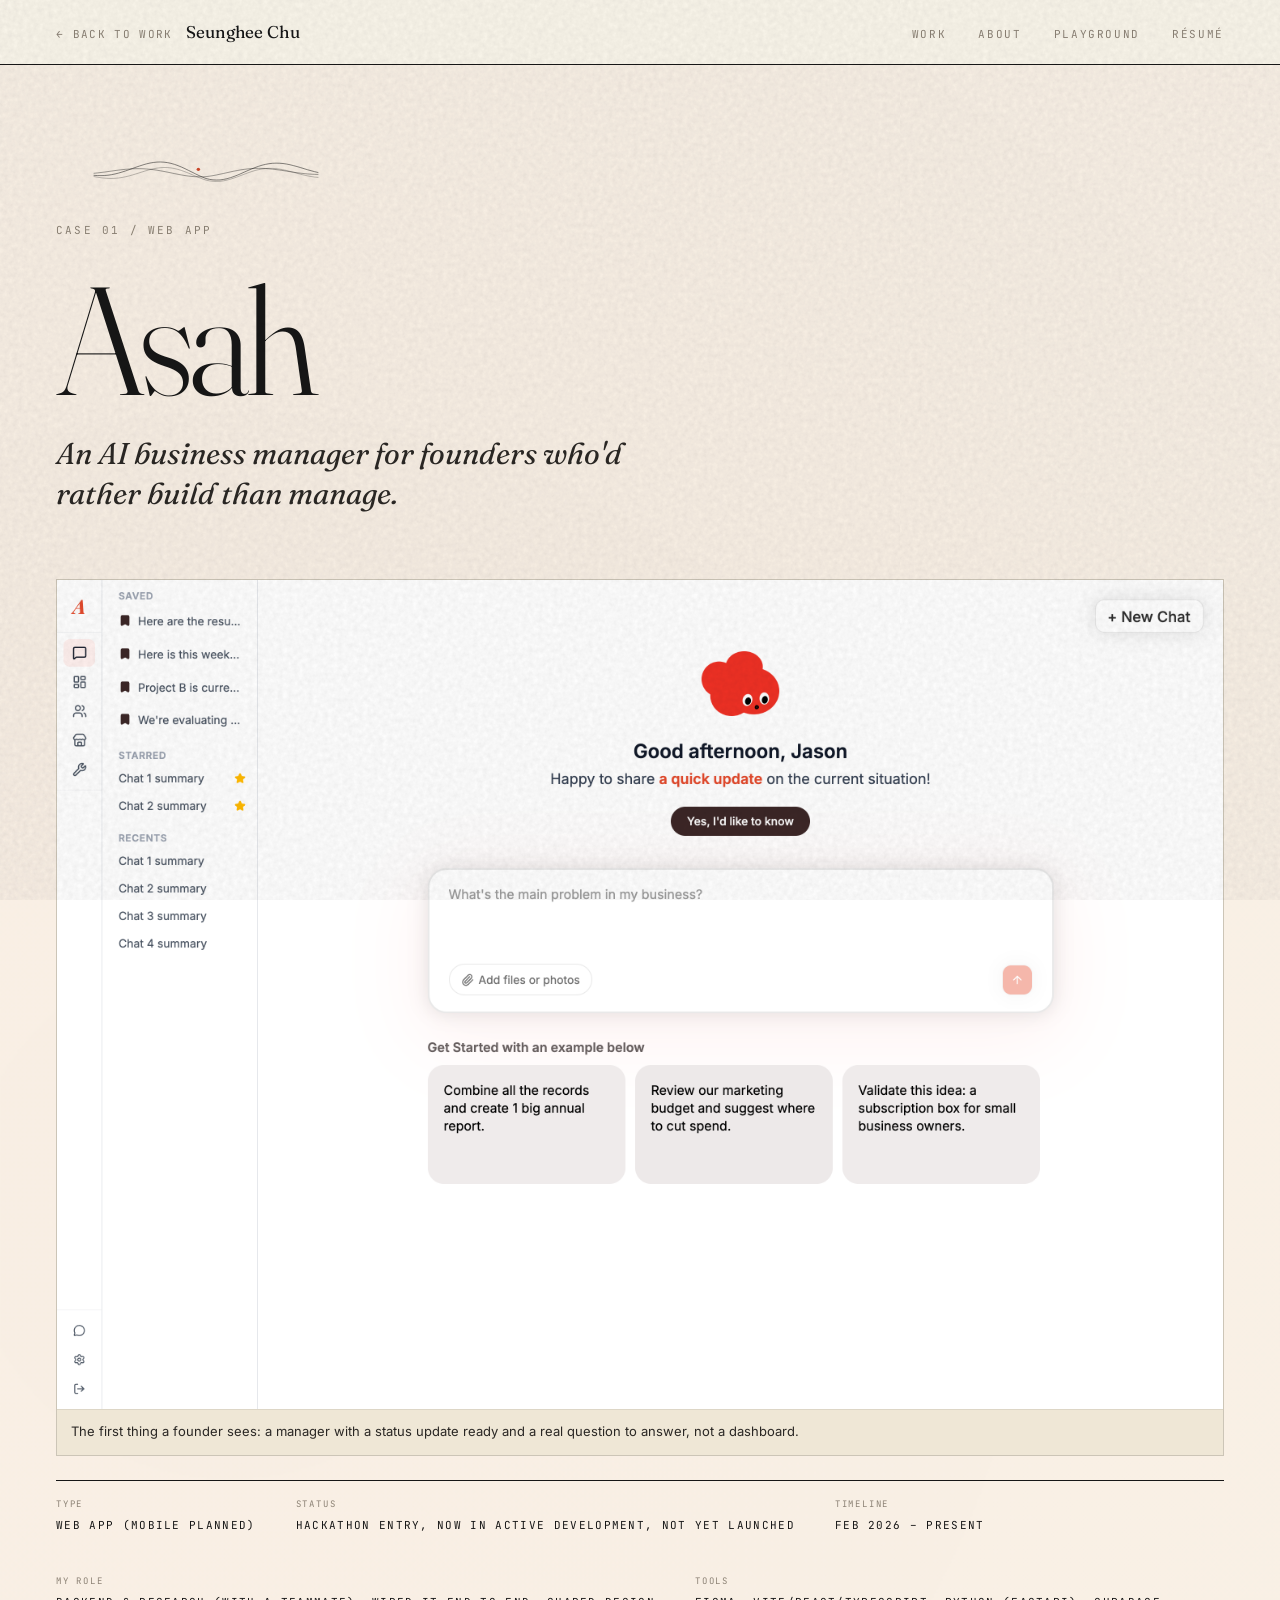
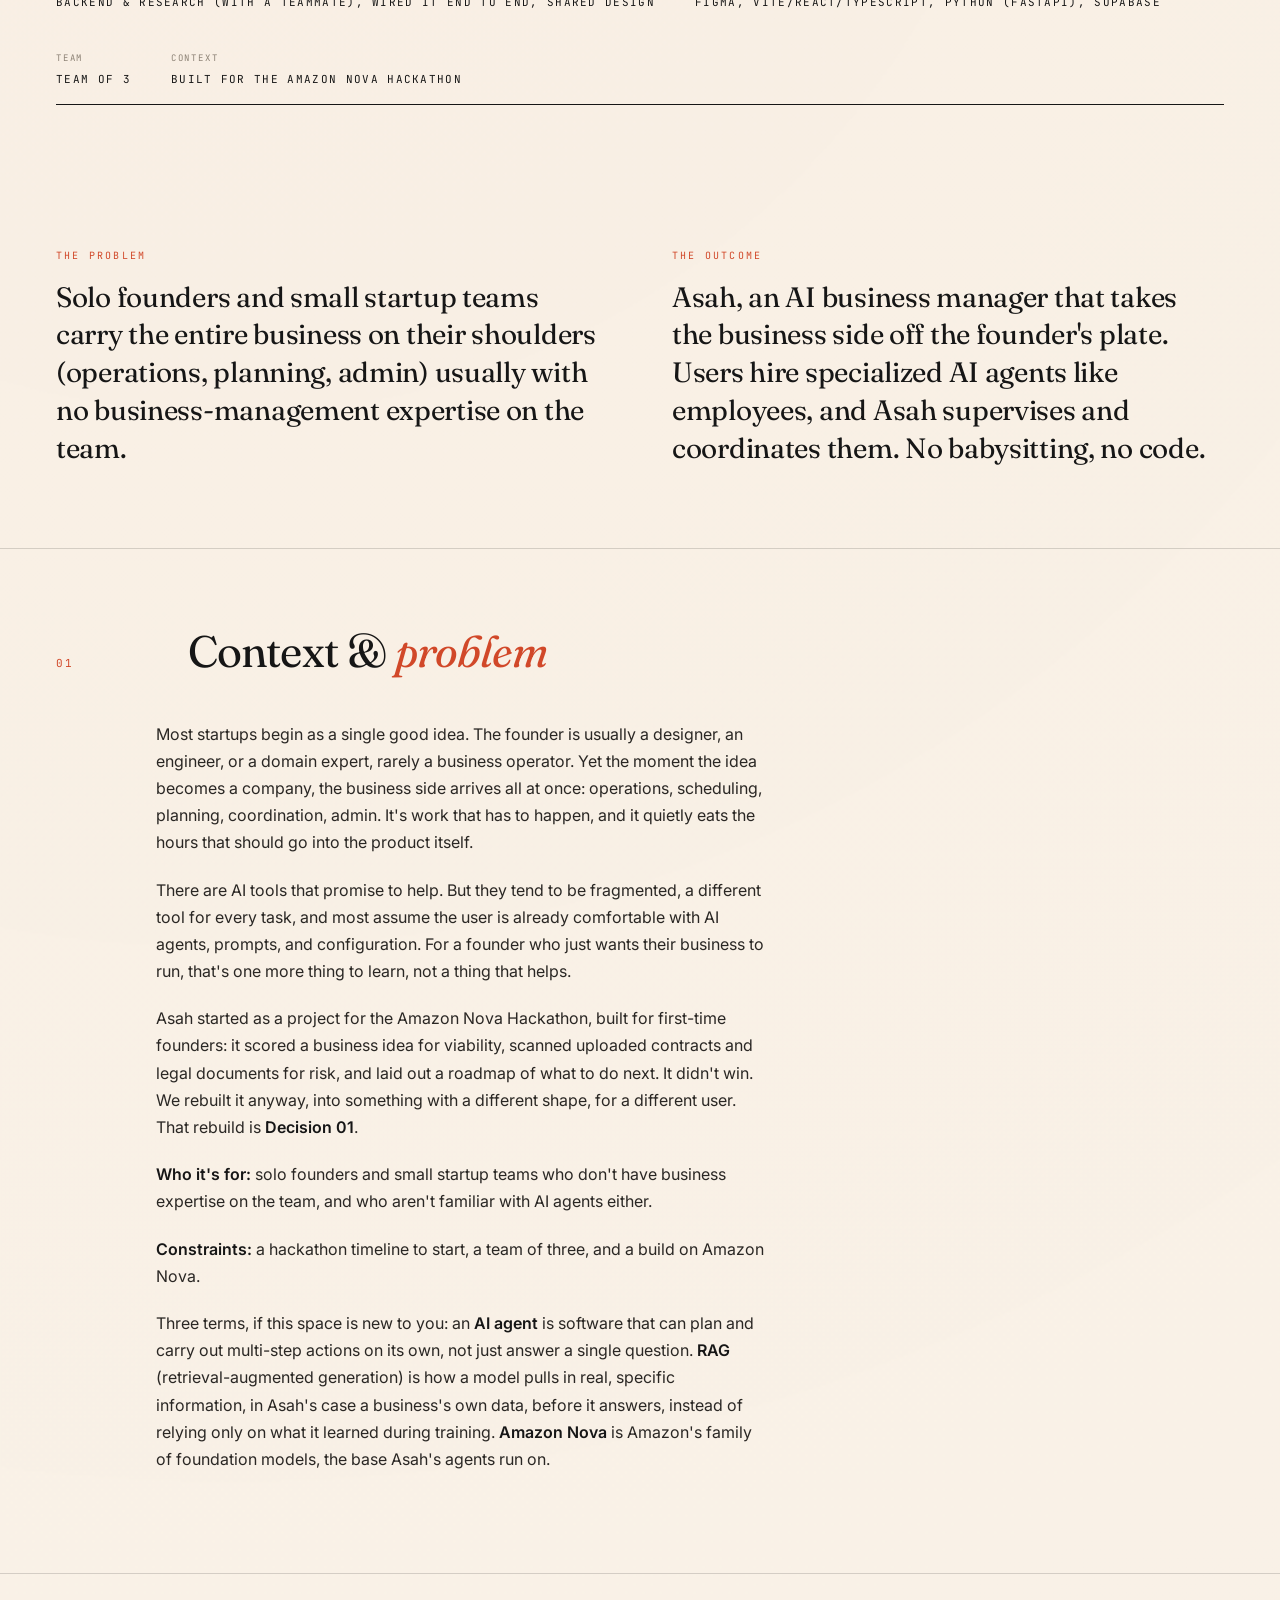
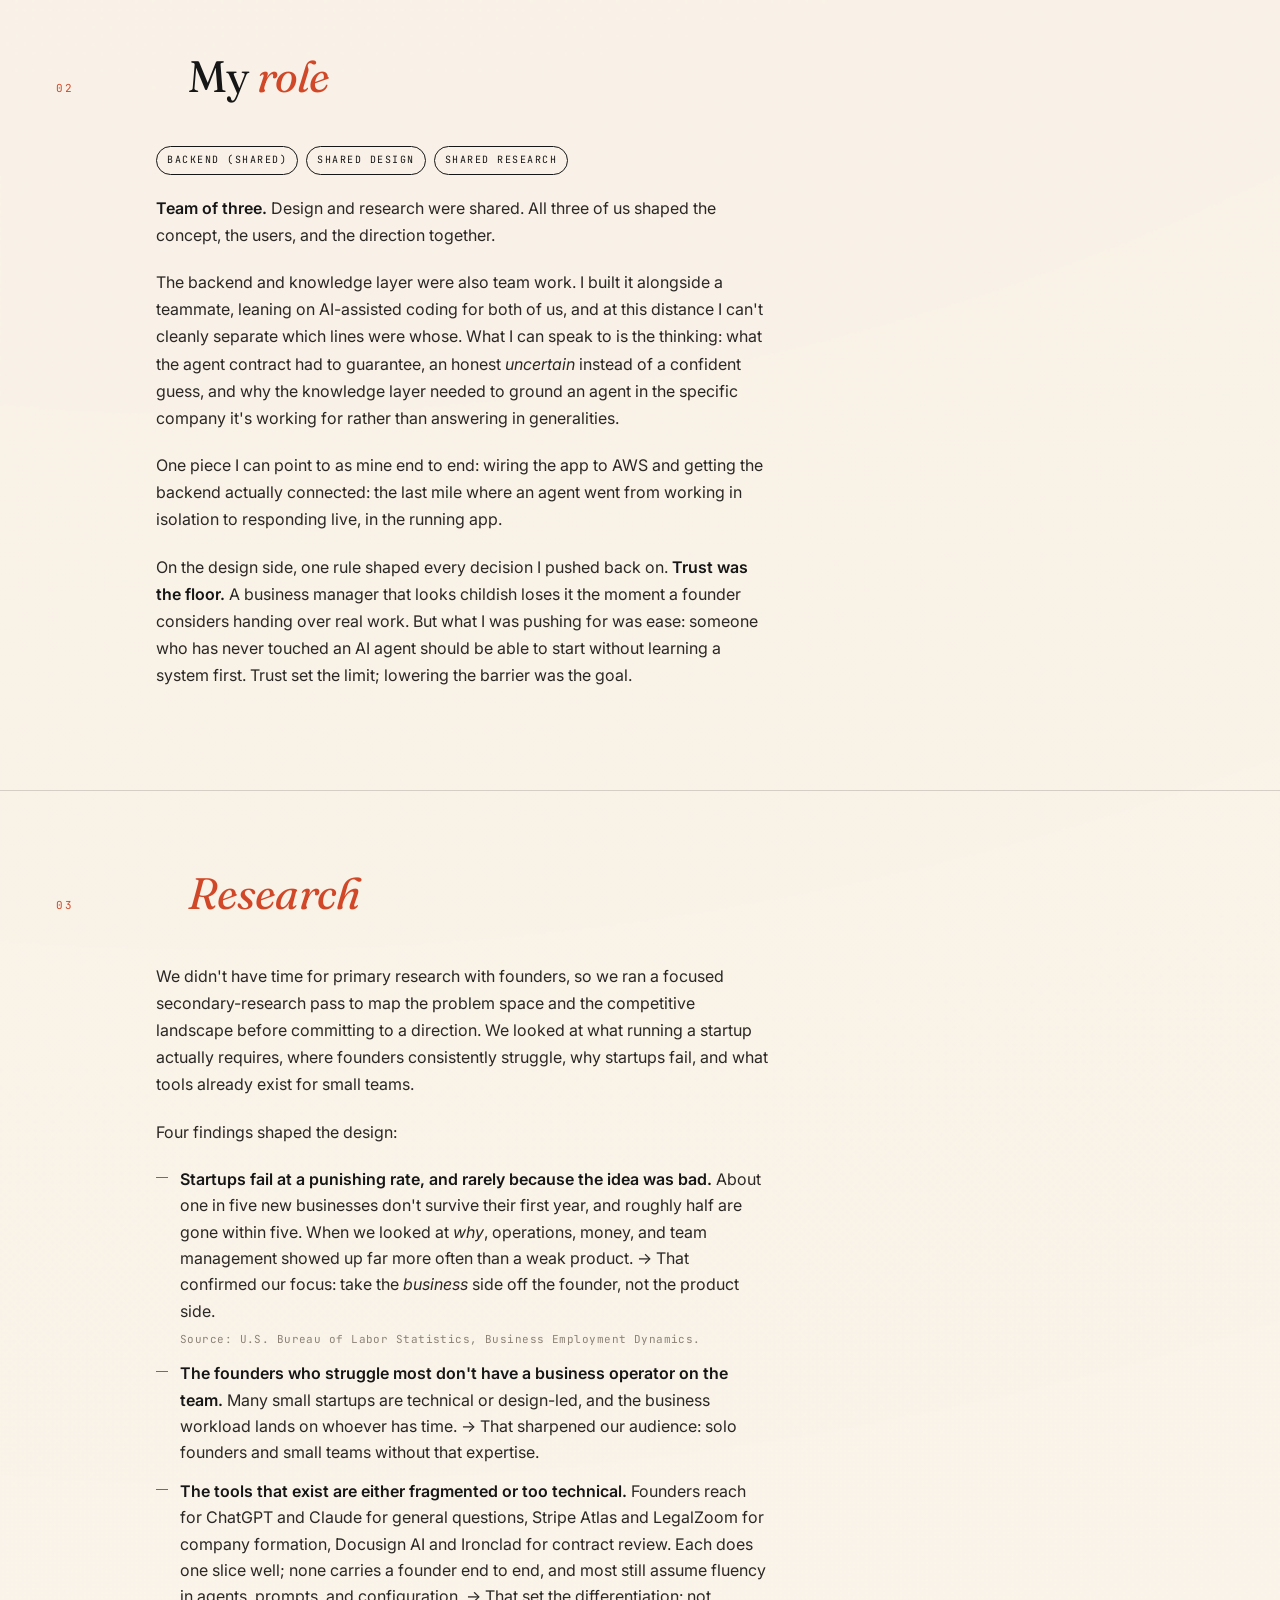
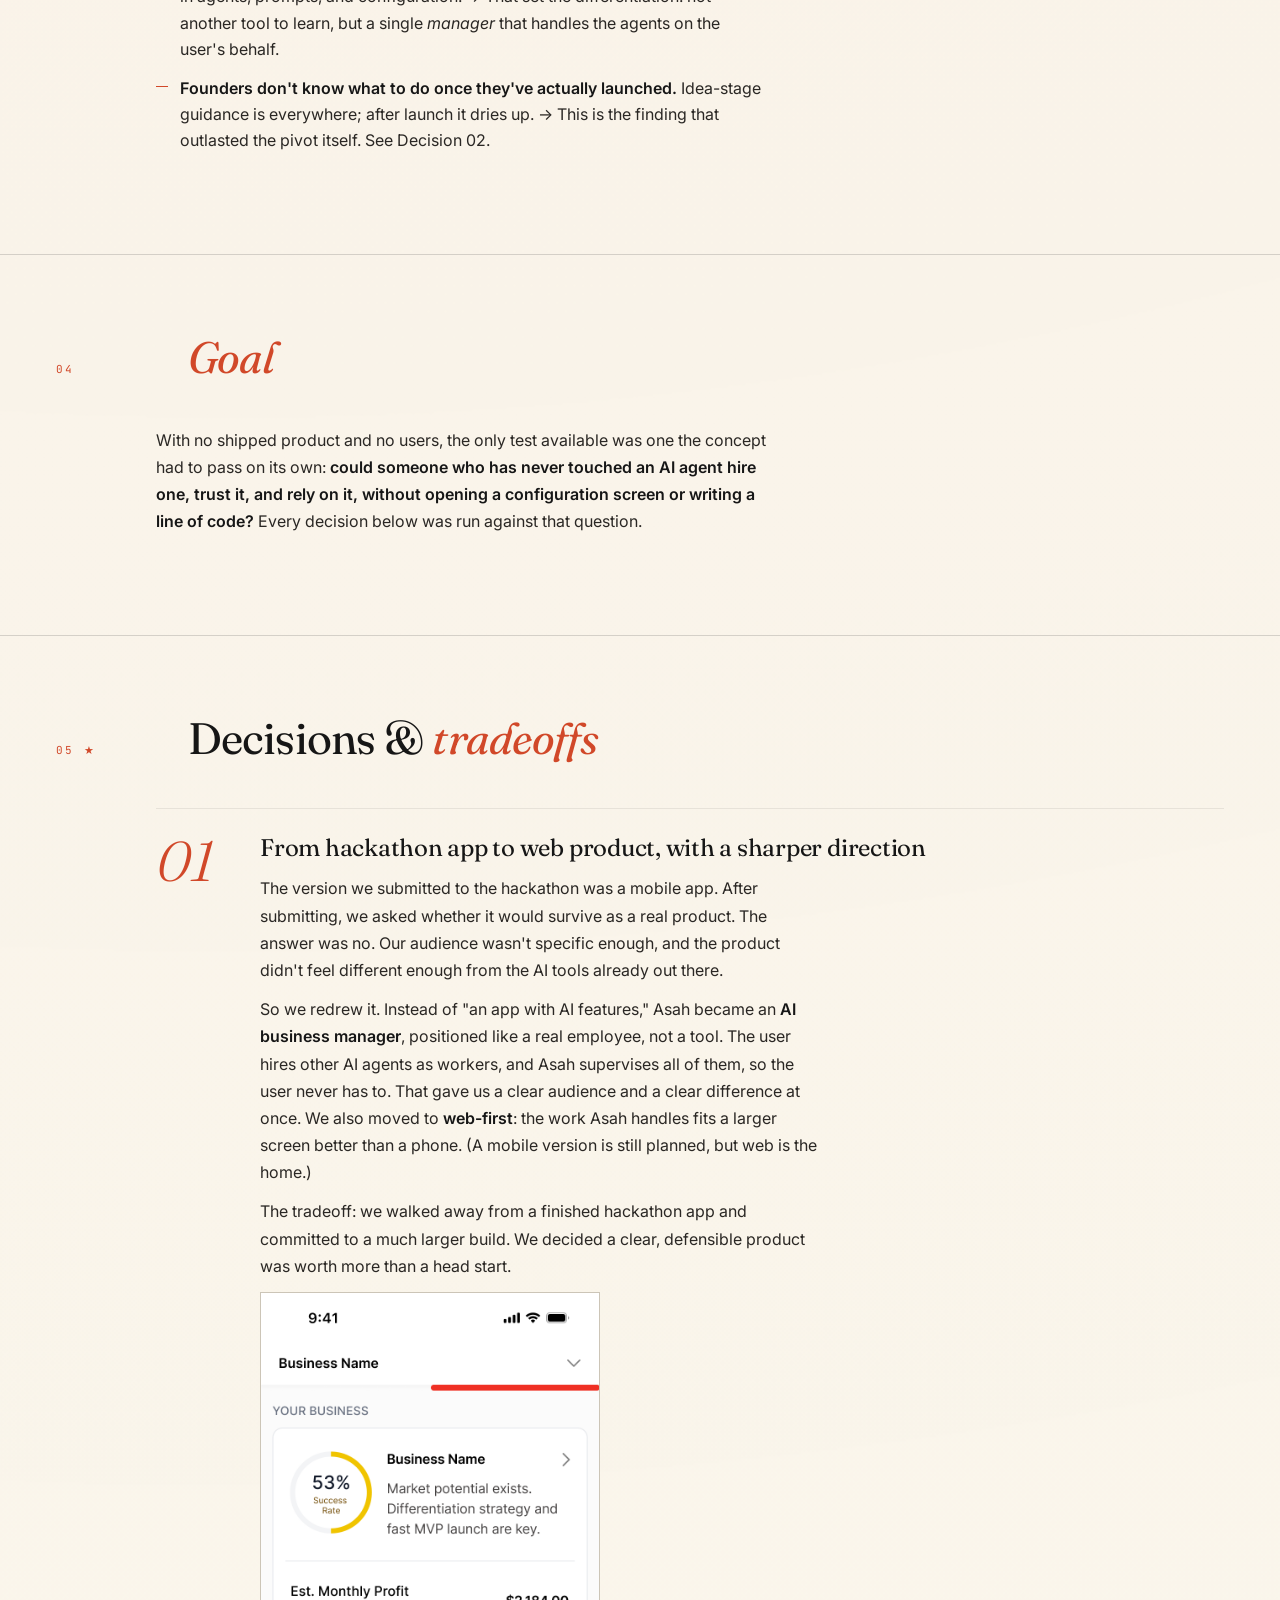
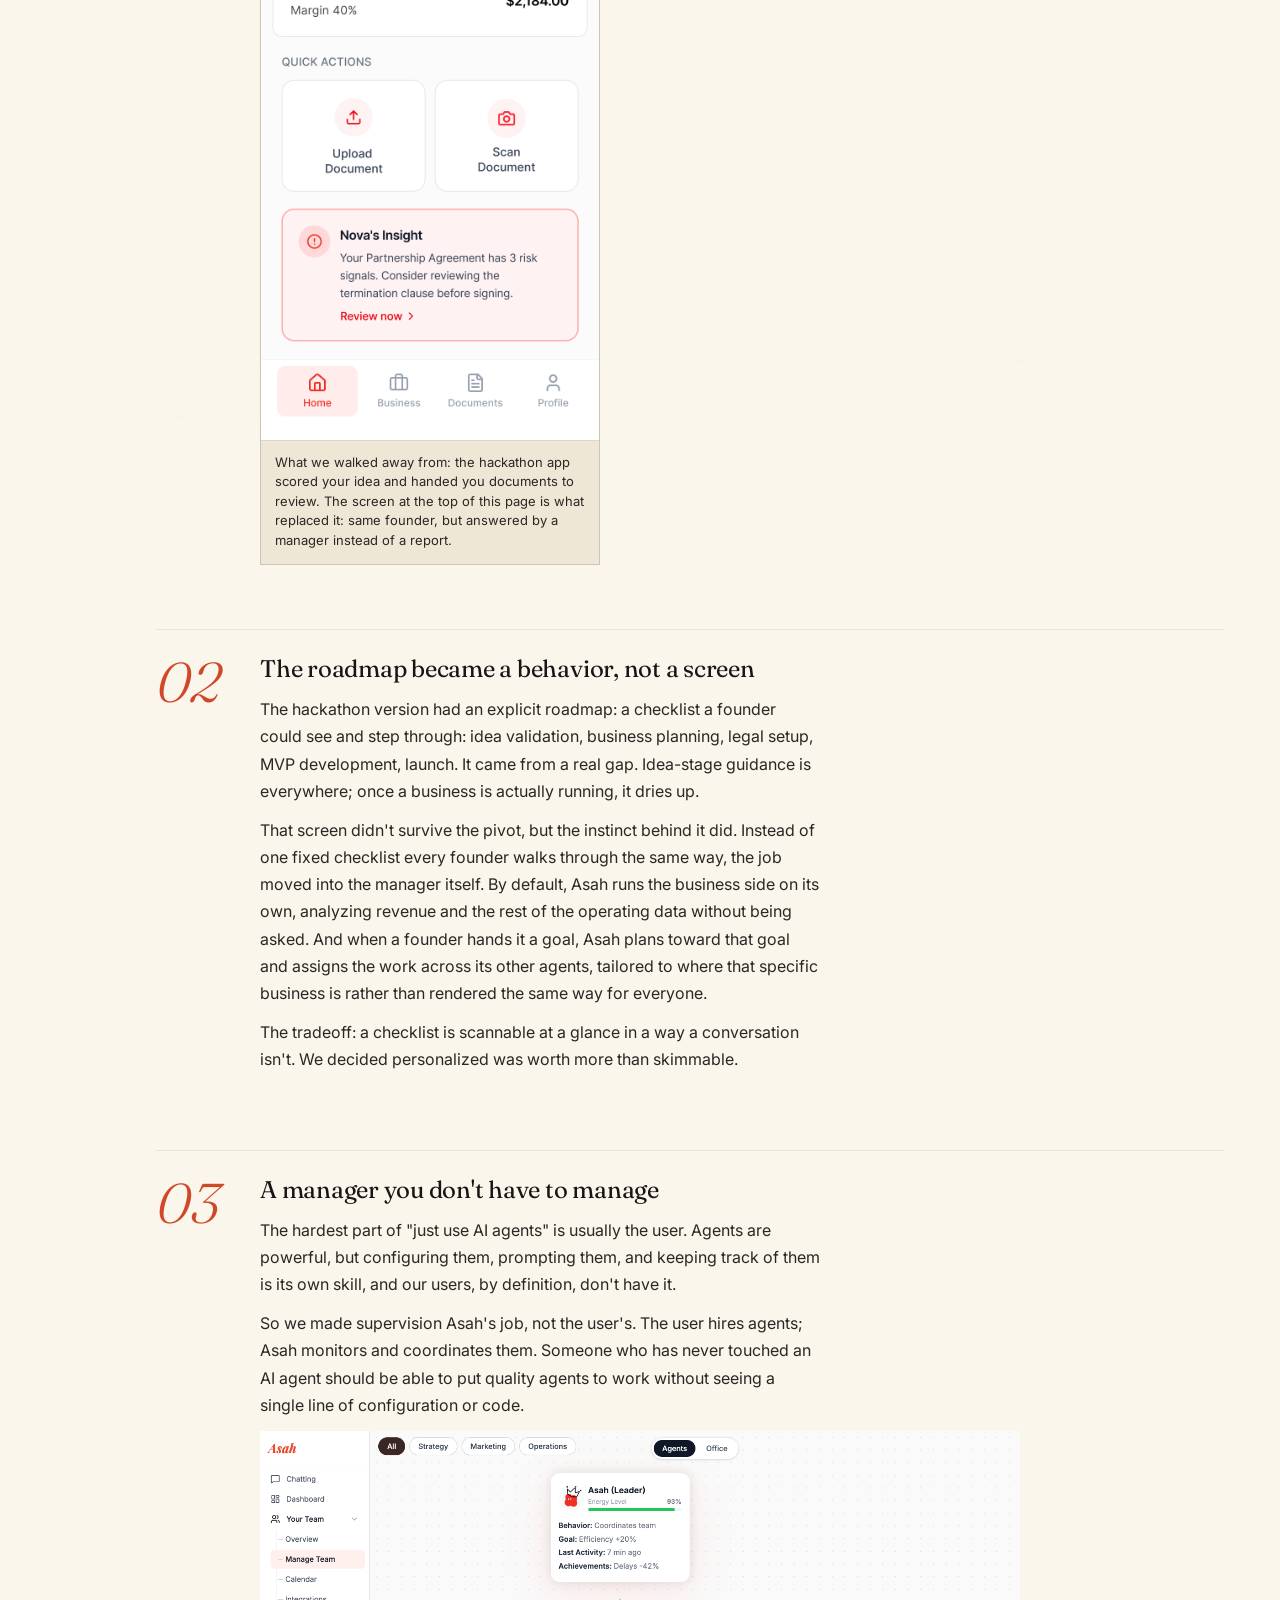
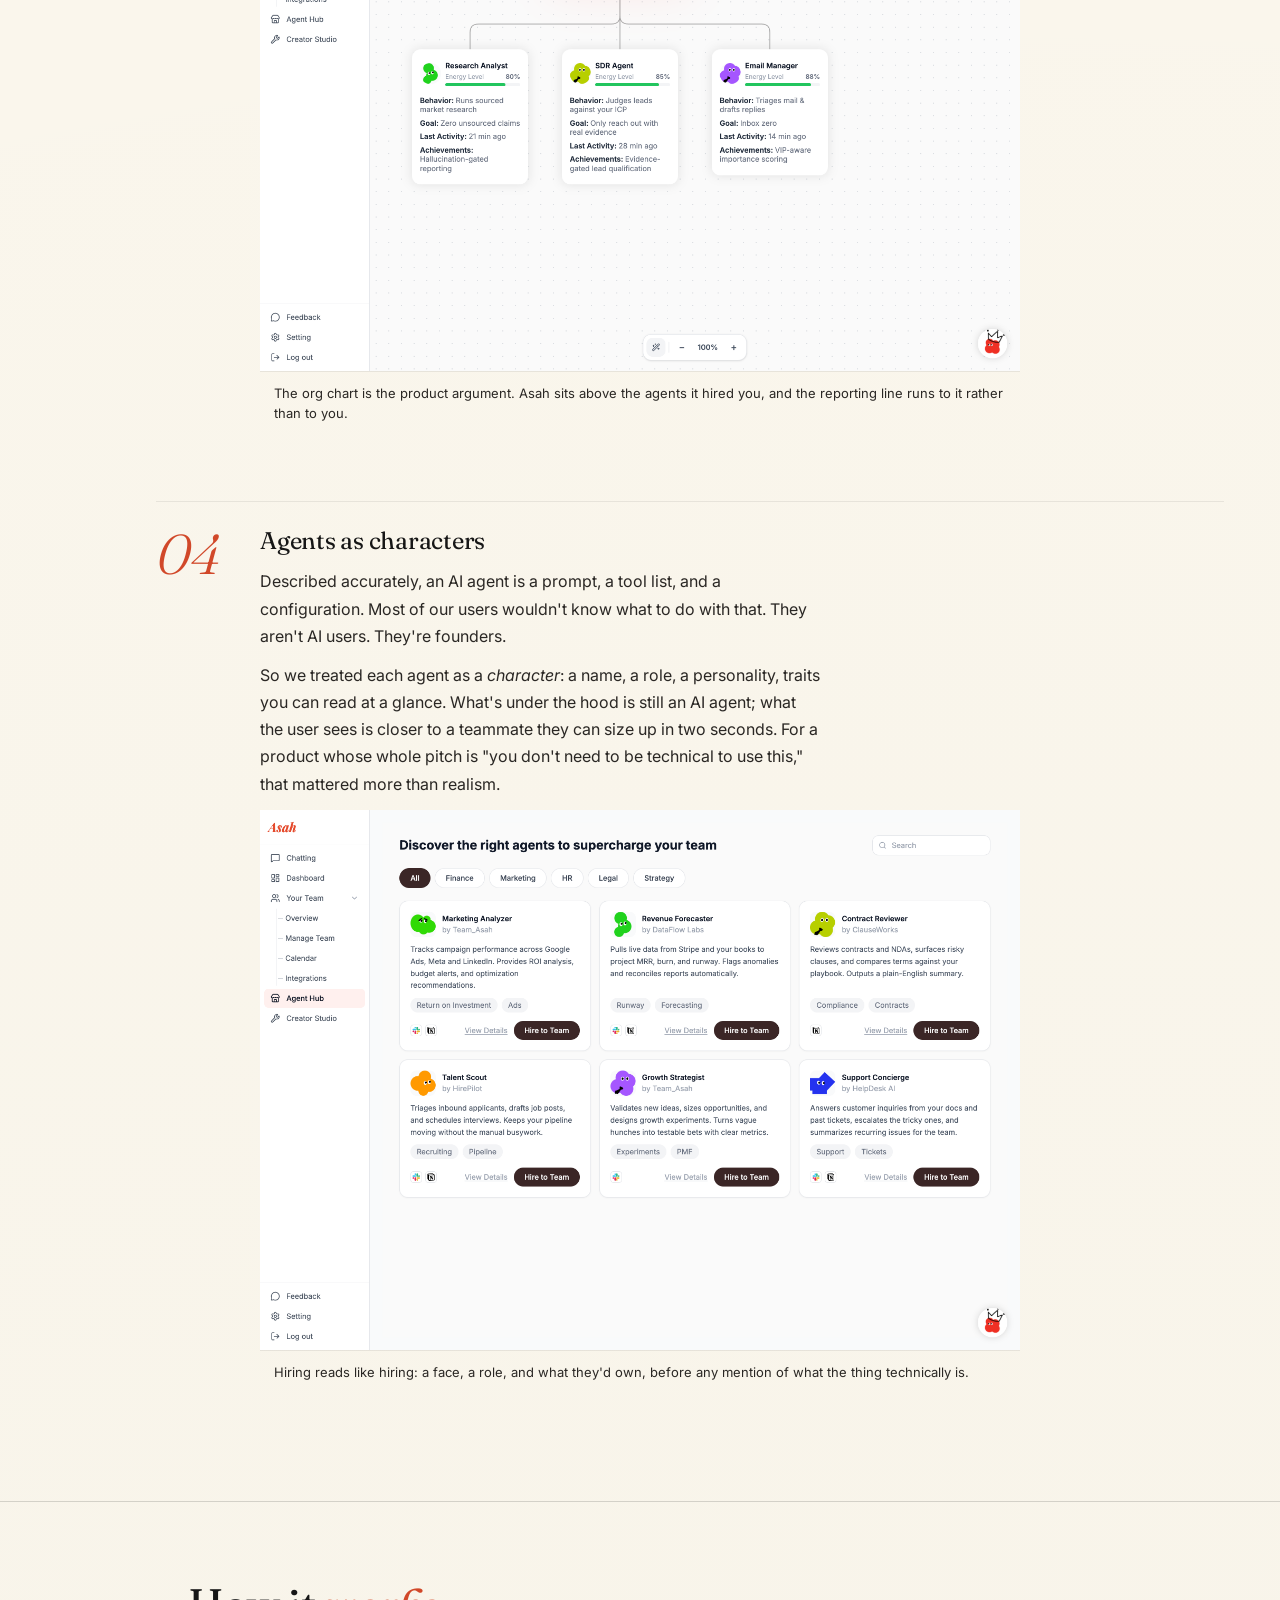
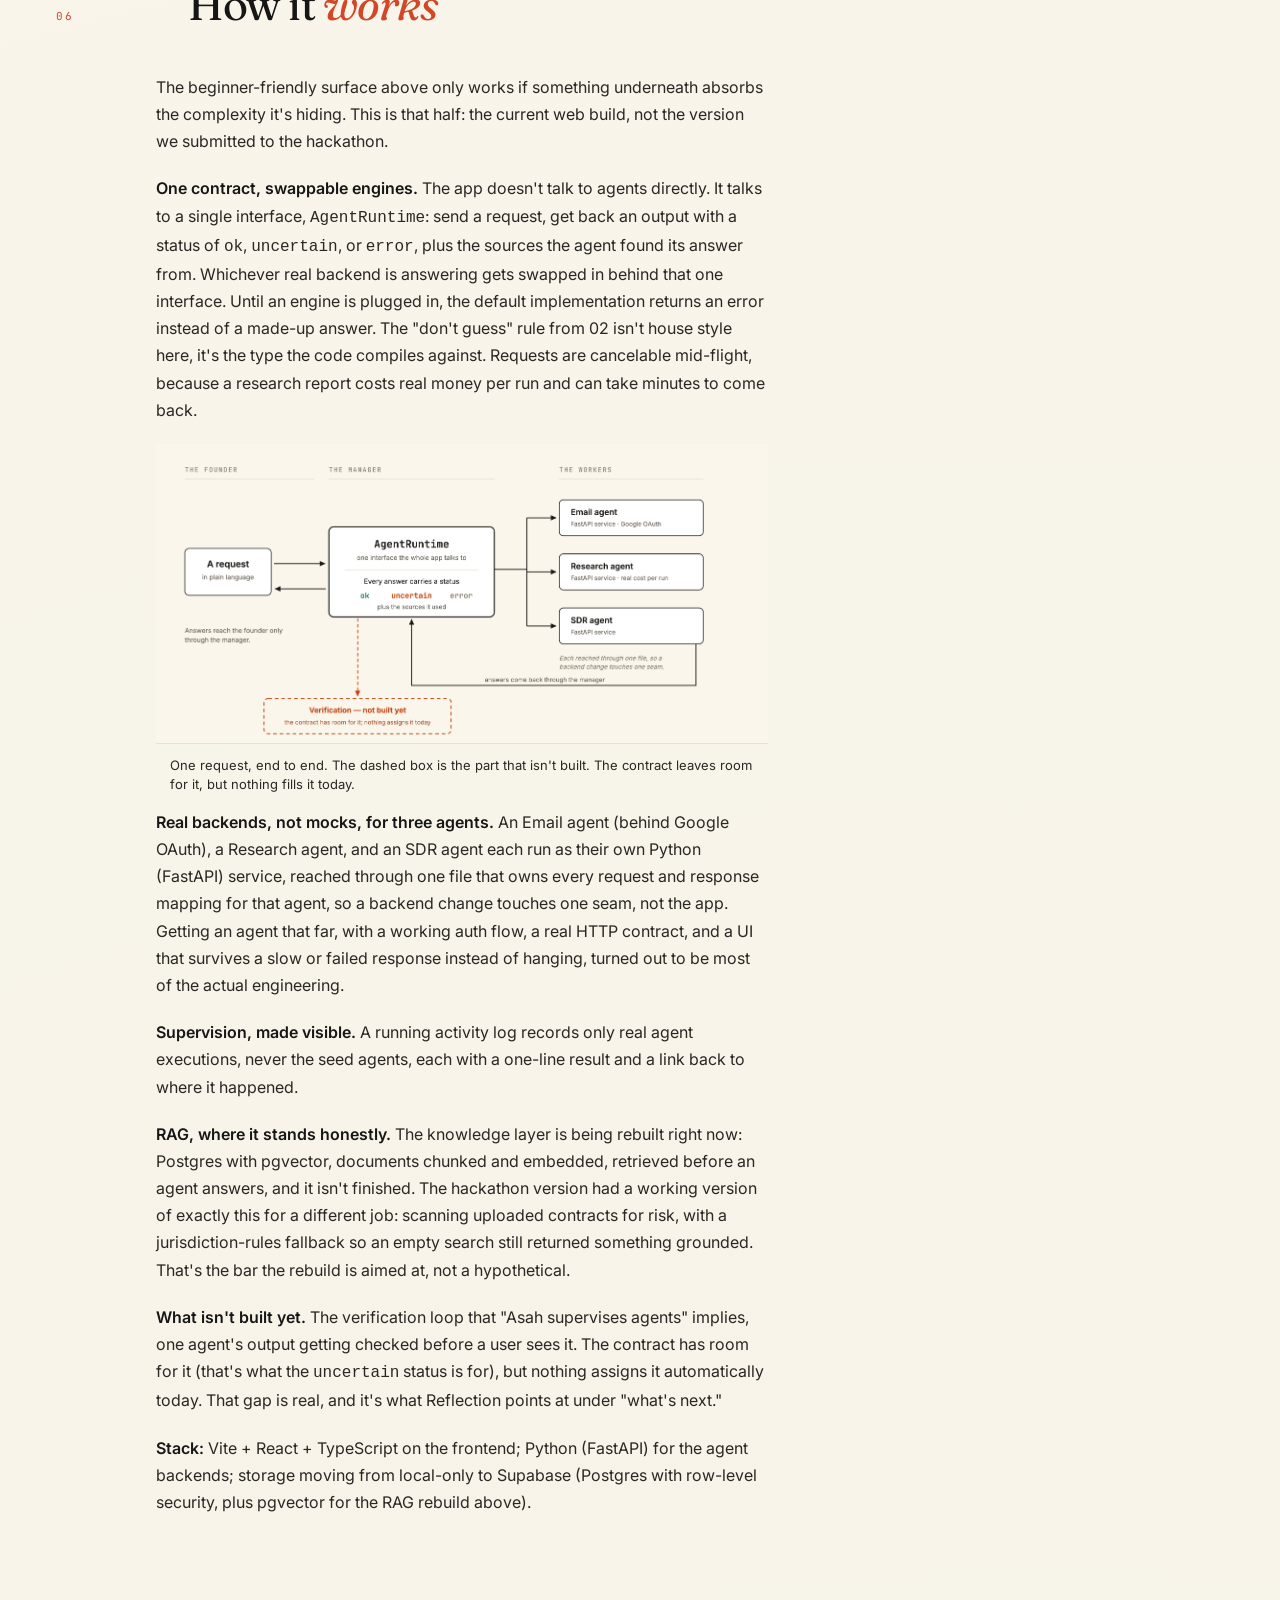
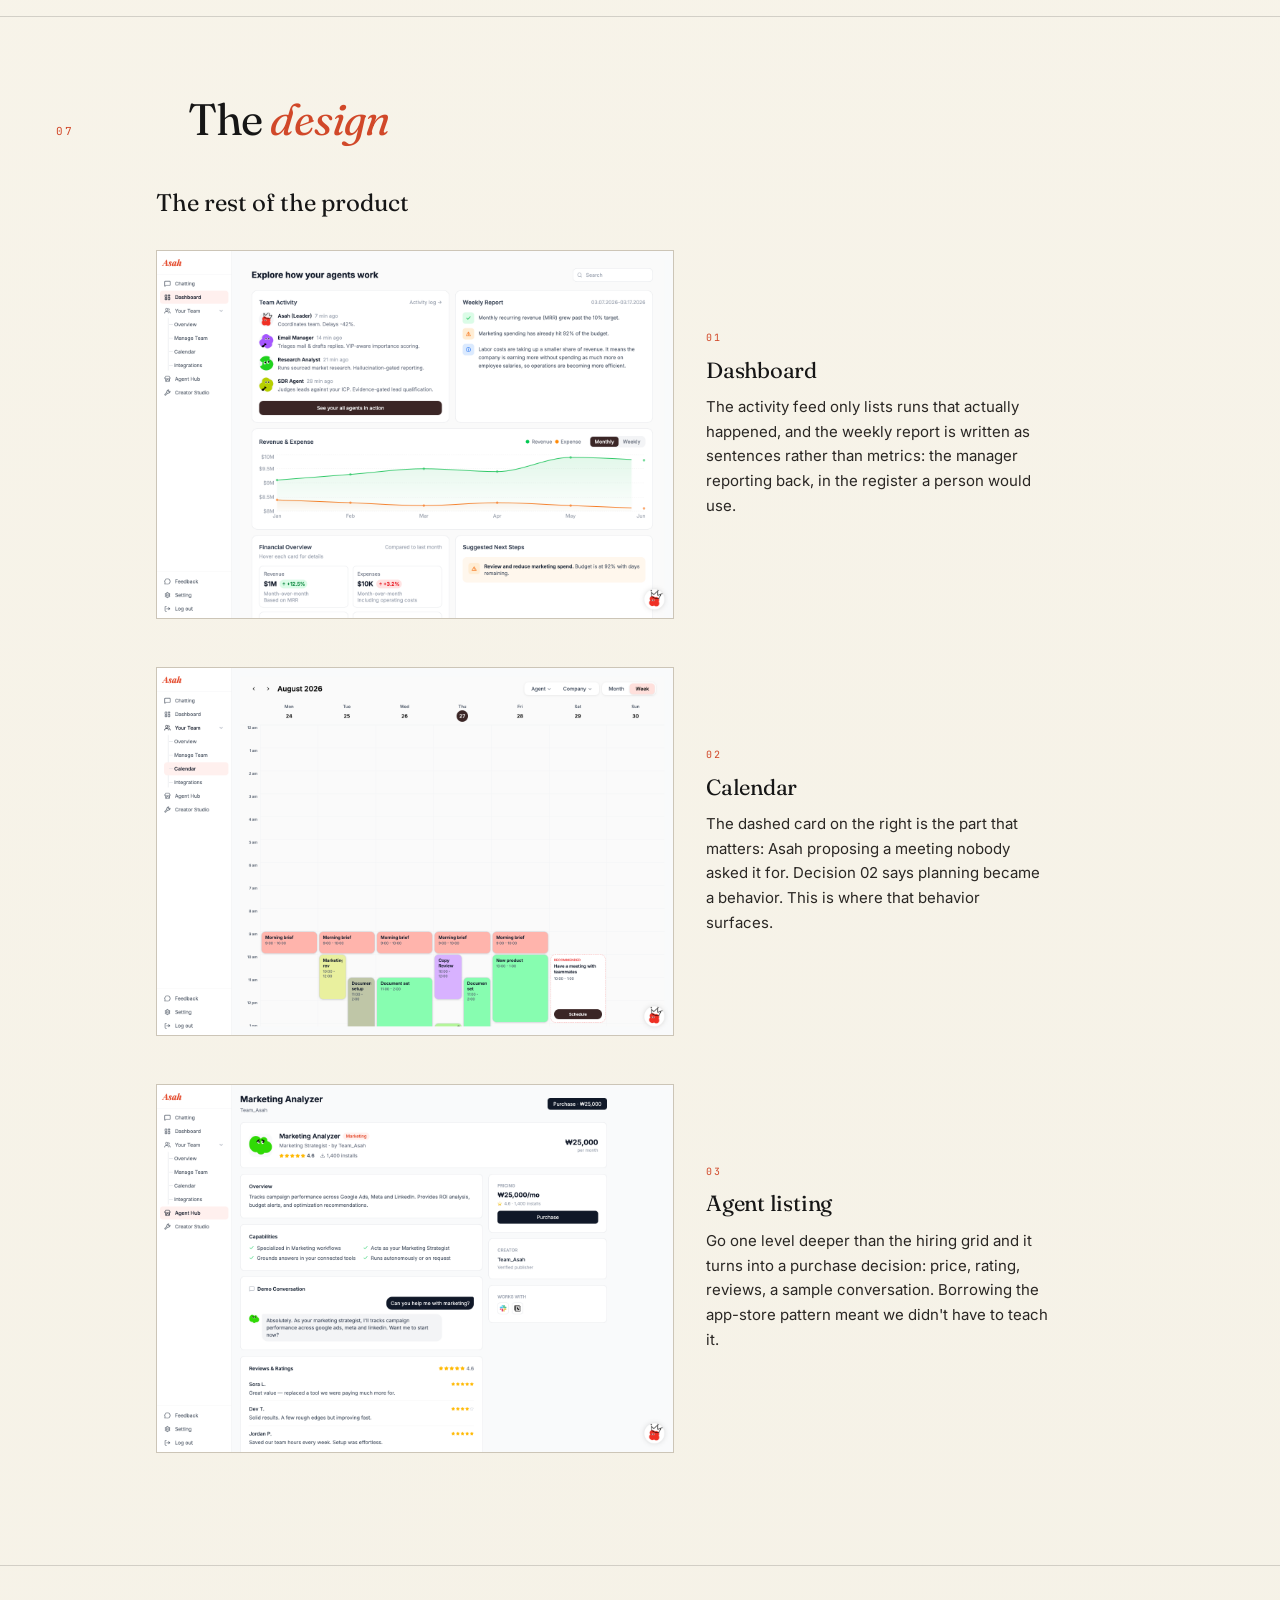
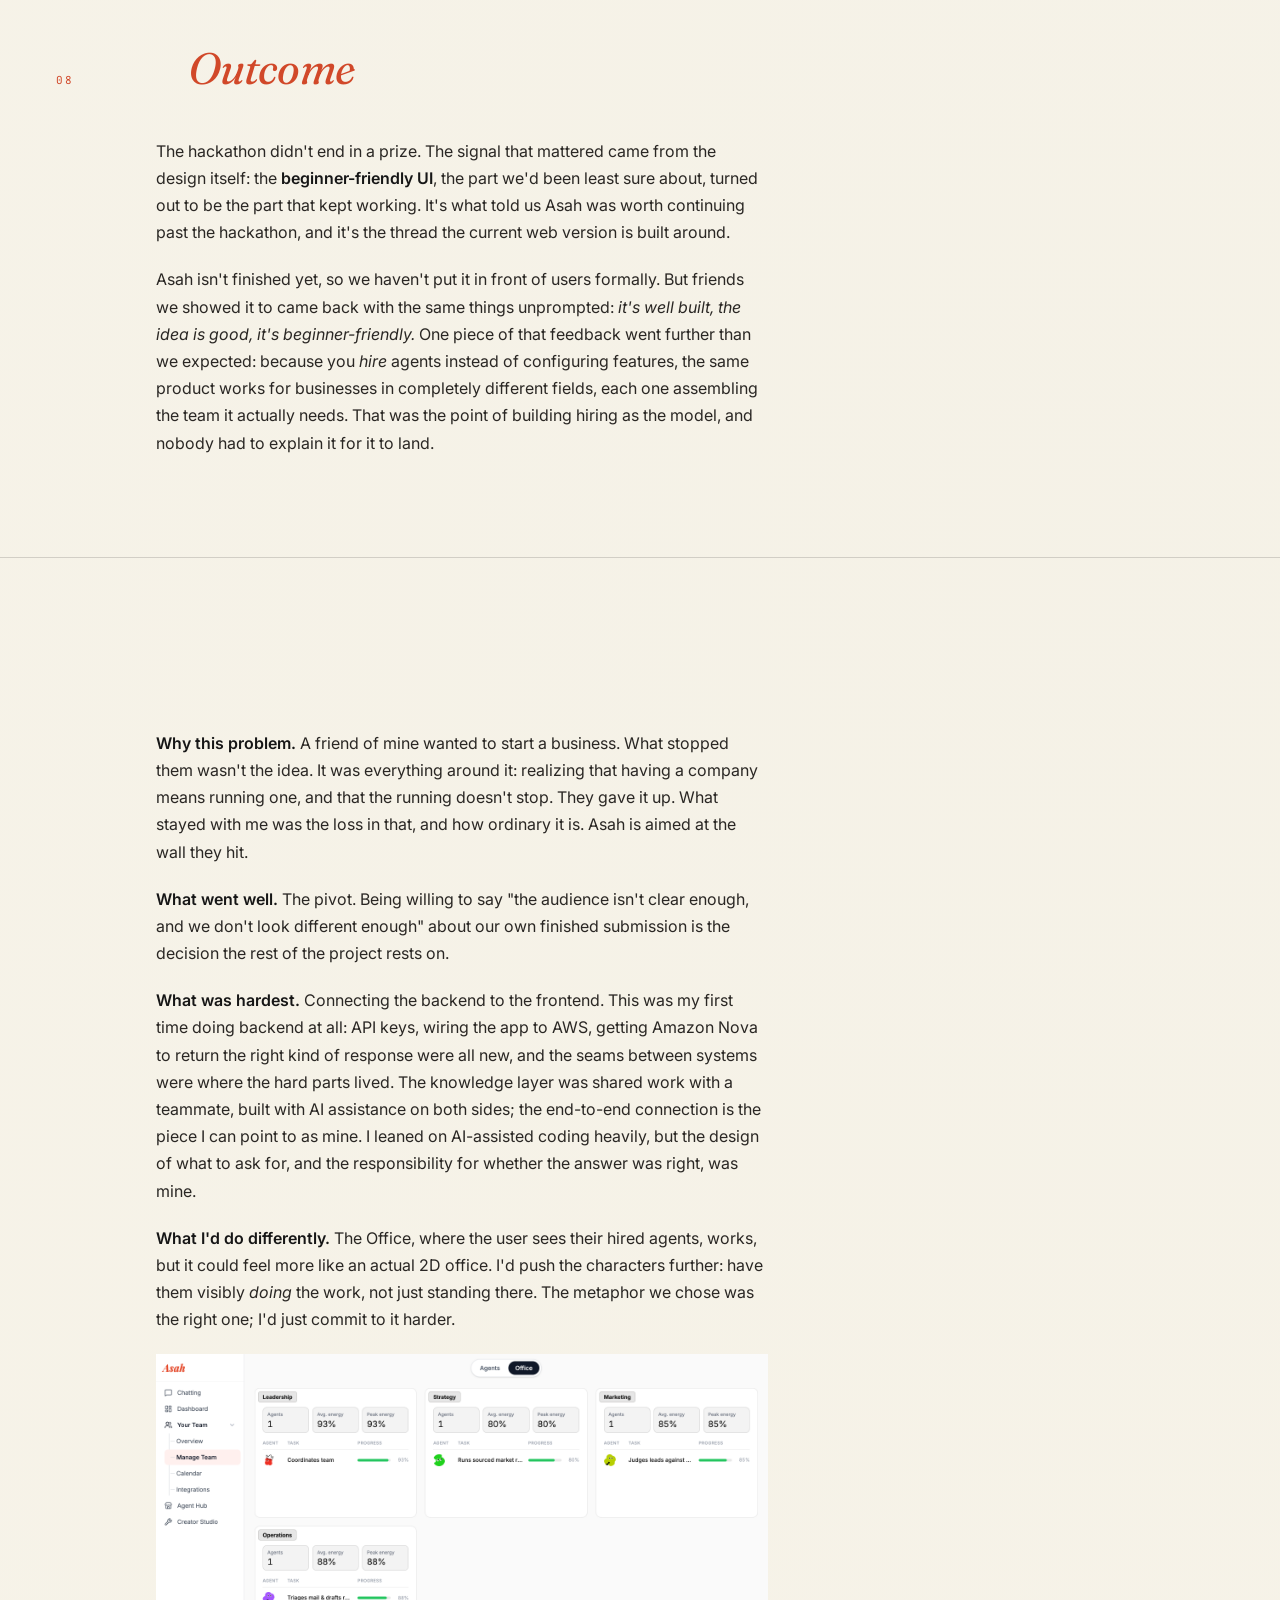
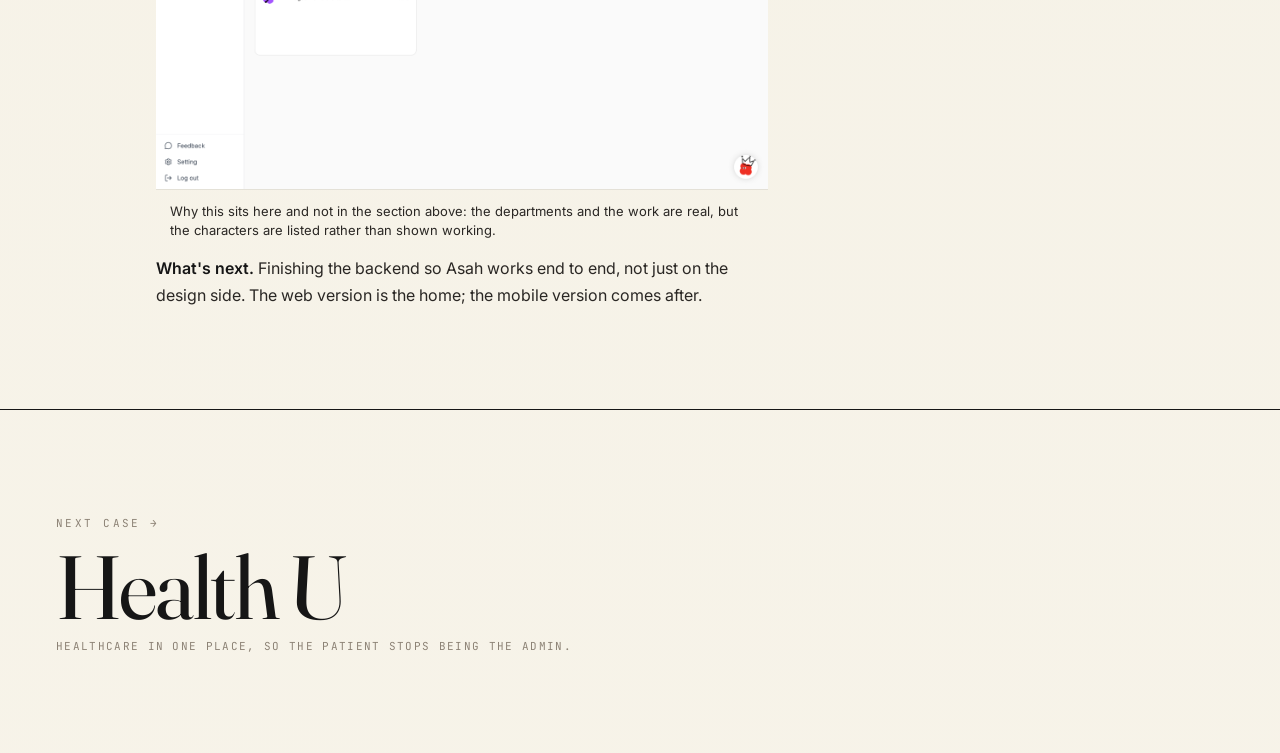
==== commit 60c6f126: "Correct the method count: behavioral analysis was not a separate method Kelly shared the proposal's " ====
--- a/asah/index.html
+++ b/asah/index.html
@@ -3,14 +3,14 @@
 <head>
 <meta charset="UTF-8">
 <meta name="viewport" content="width=device-width, initial-scale=1.0">
-<title>Asah · Seunghee (Kelly) Chu</title>
-<meta name="description" content="Asah · AI business manager. A case study by Seunghee (Kelly) Chu.">
+<title>Asah · Seunghee Chu</title>
+<meta name="description" content="Asah · AI business manager. A case study by Seunghee Chu.">
 <meta name="theme-color" content="#FAF6EC">
 <link rel="canonical" href="https://chuseungh2.github.io/portfolio/asah/">
 <link rel="icon" type="image/svg+xml" href="../assets/favicon.svg">
 <meta property="og:type" content="article">
-<meta property="og:title" content="Asah · Seunghee (Kelly) Chu">
-<meta property="og:description" content="Asah · AI business manager. A case study by Seunghee (Kelly) Chu.">
+<meta property="og:title" content="Asah · Seunghee Chu">
+<meta property="og:description" content="Asah · AI business manager. A case study by Seunghee Chu.">
 <meta property="og:url" content="https://chuseungh2.github.io/portfolio/asah/">
 <meta property="og:image" content="https://chuseungh2.github.io/portfolio/assets/images/asah/asah-hero.png">
 <meta name="twitter:card" content="summary_large_image">
